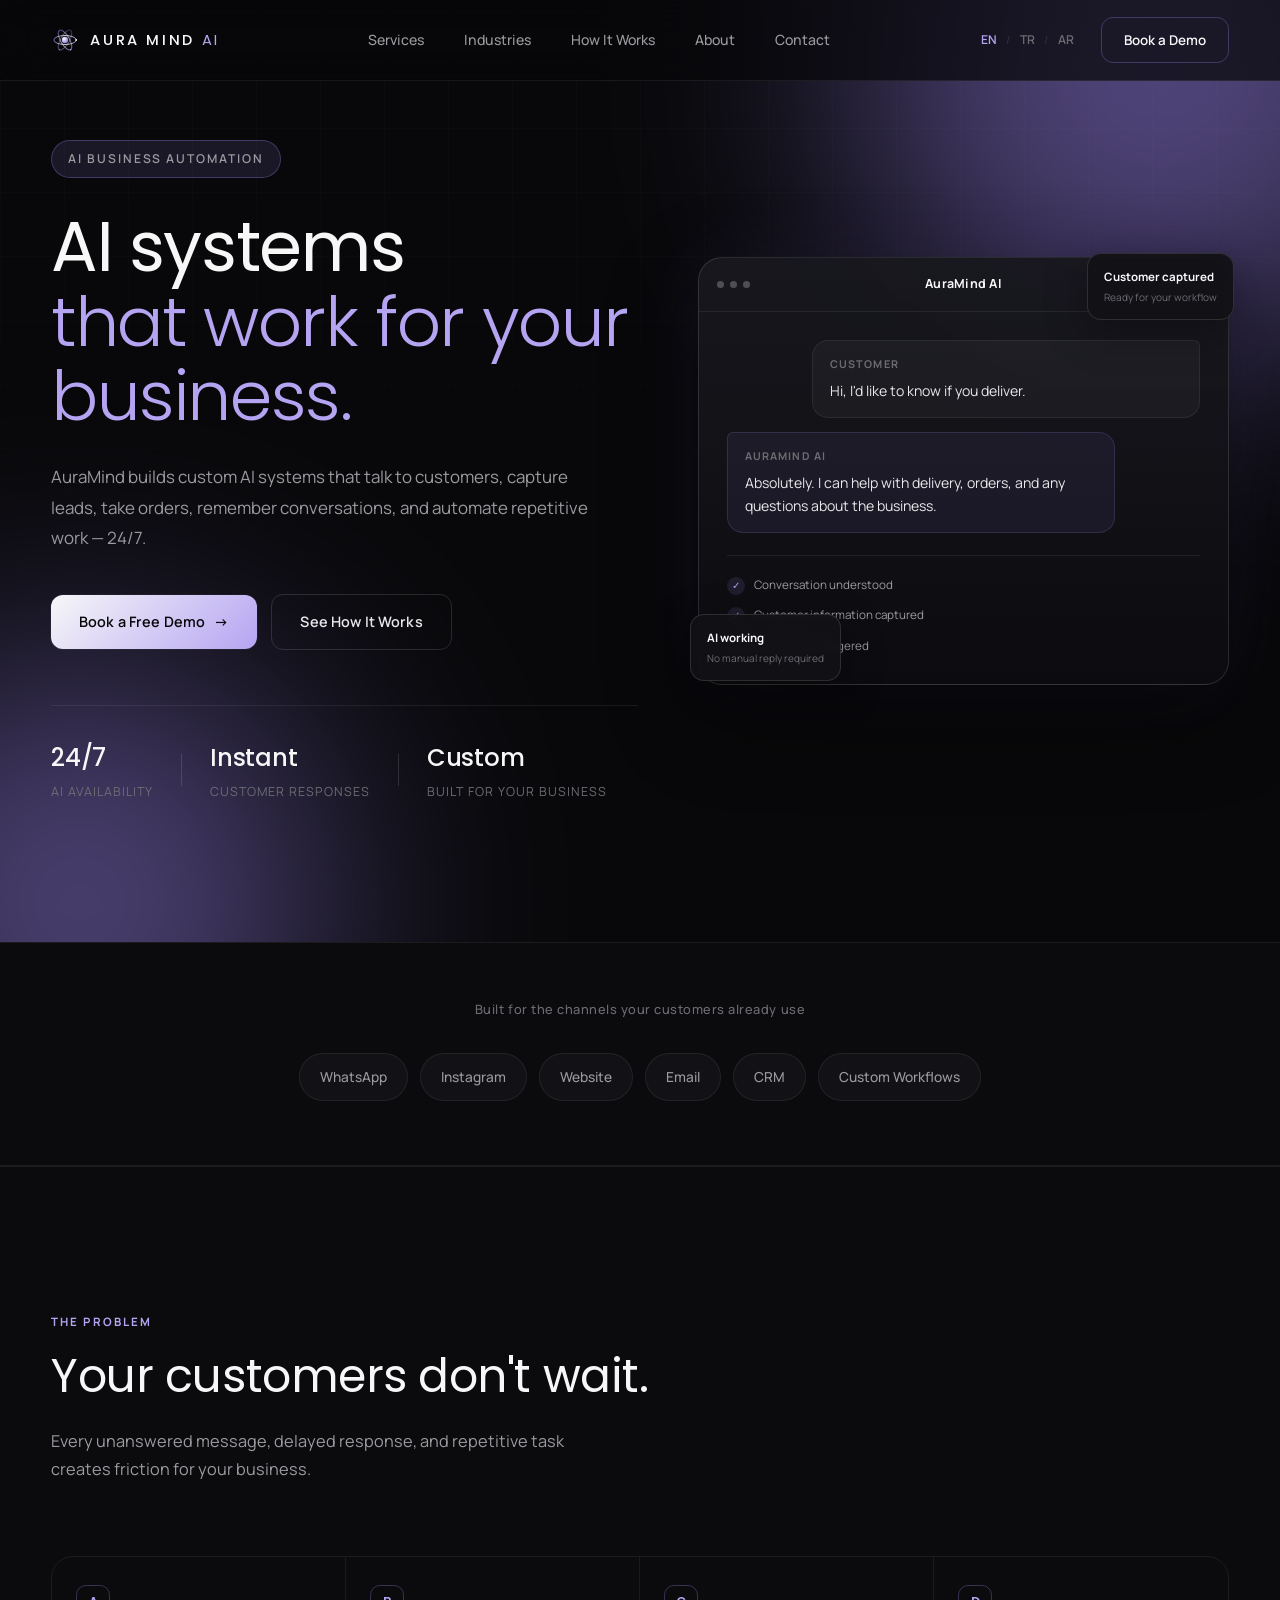
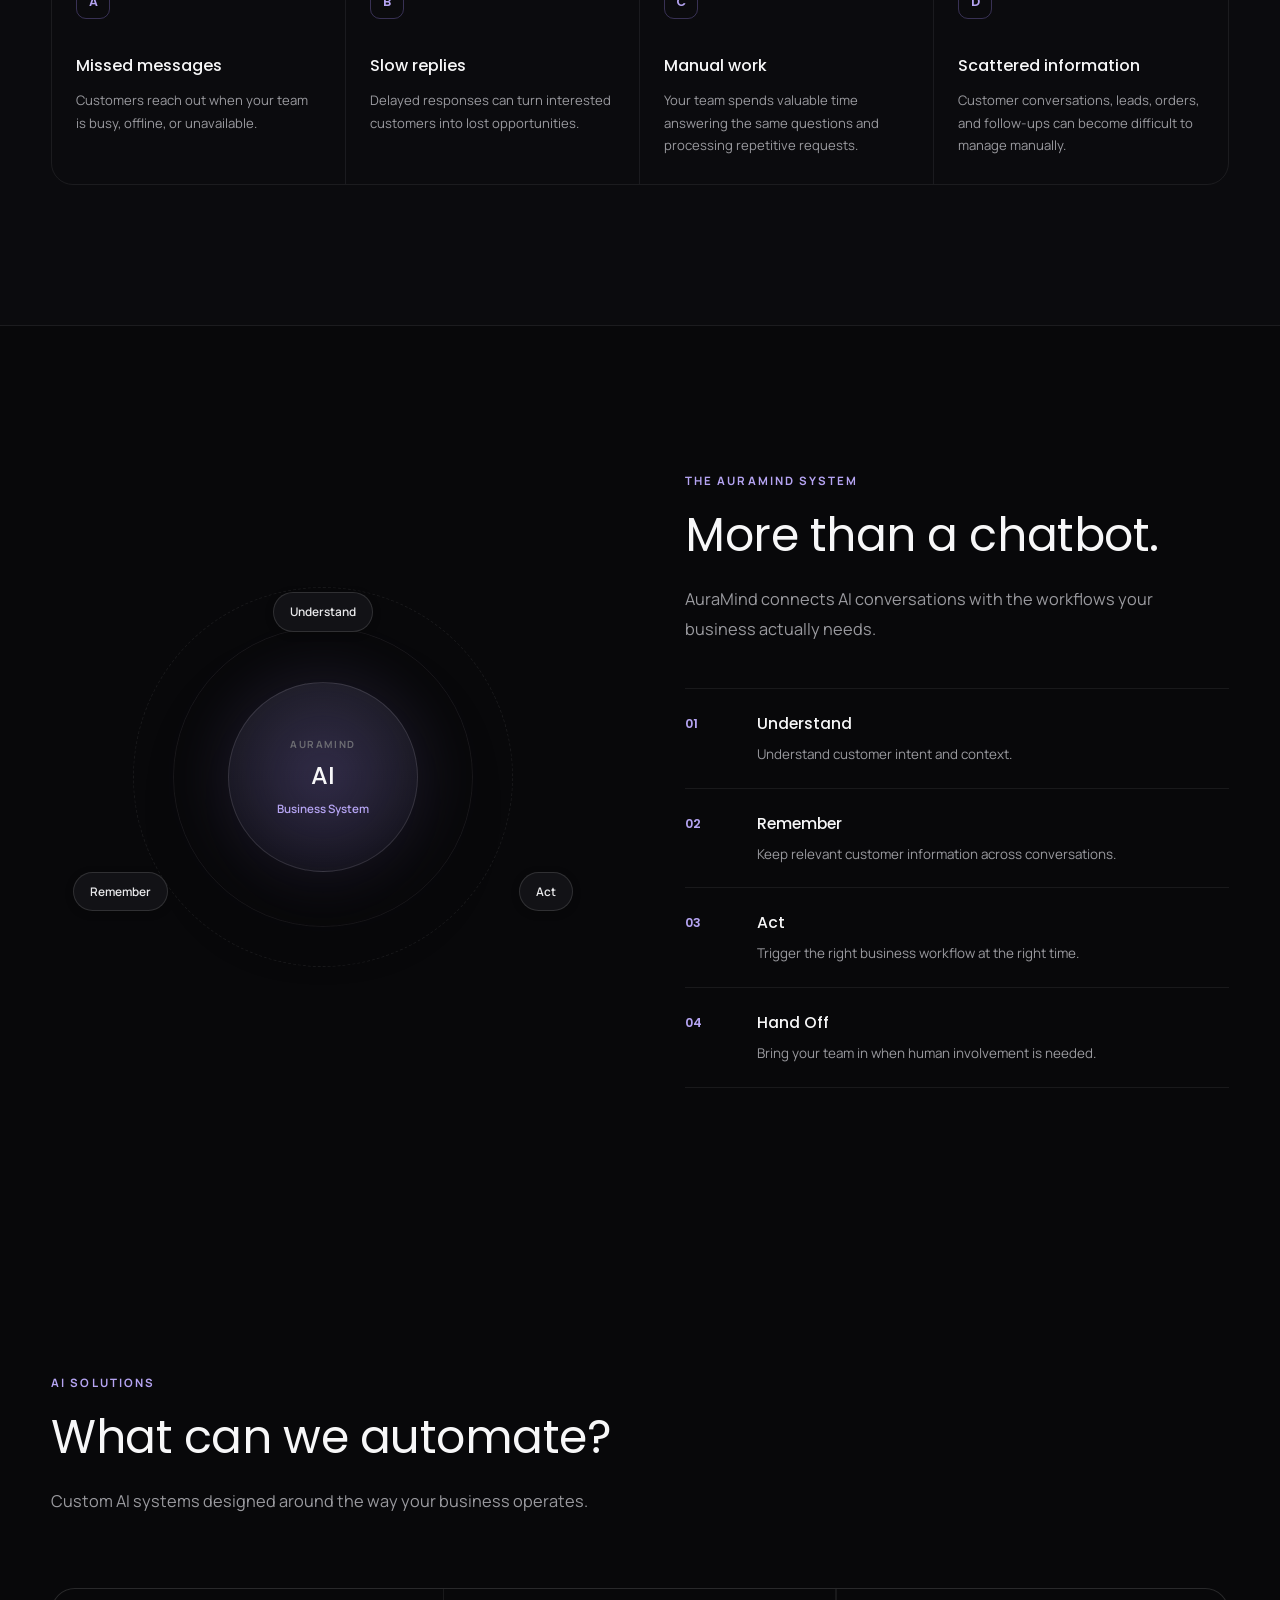
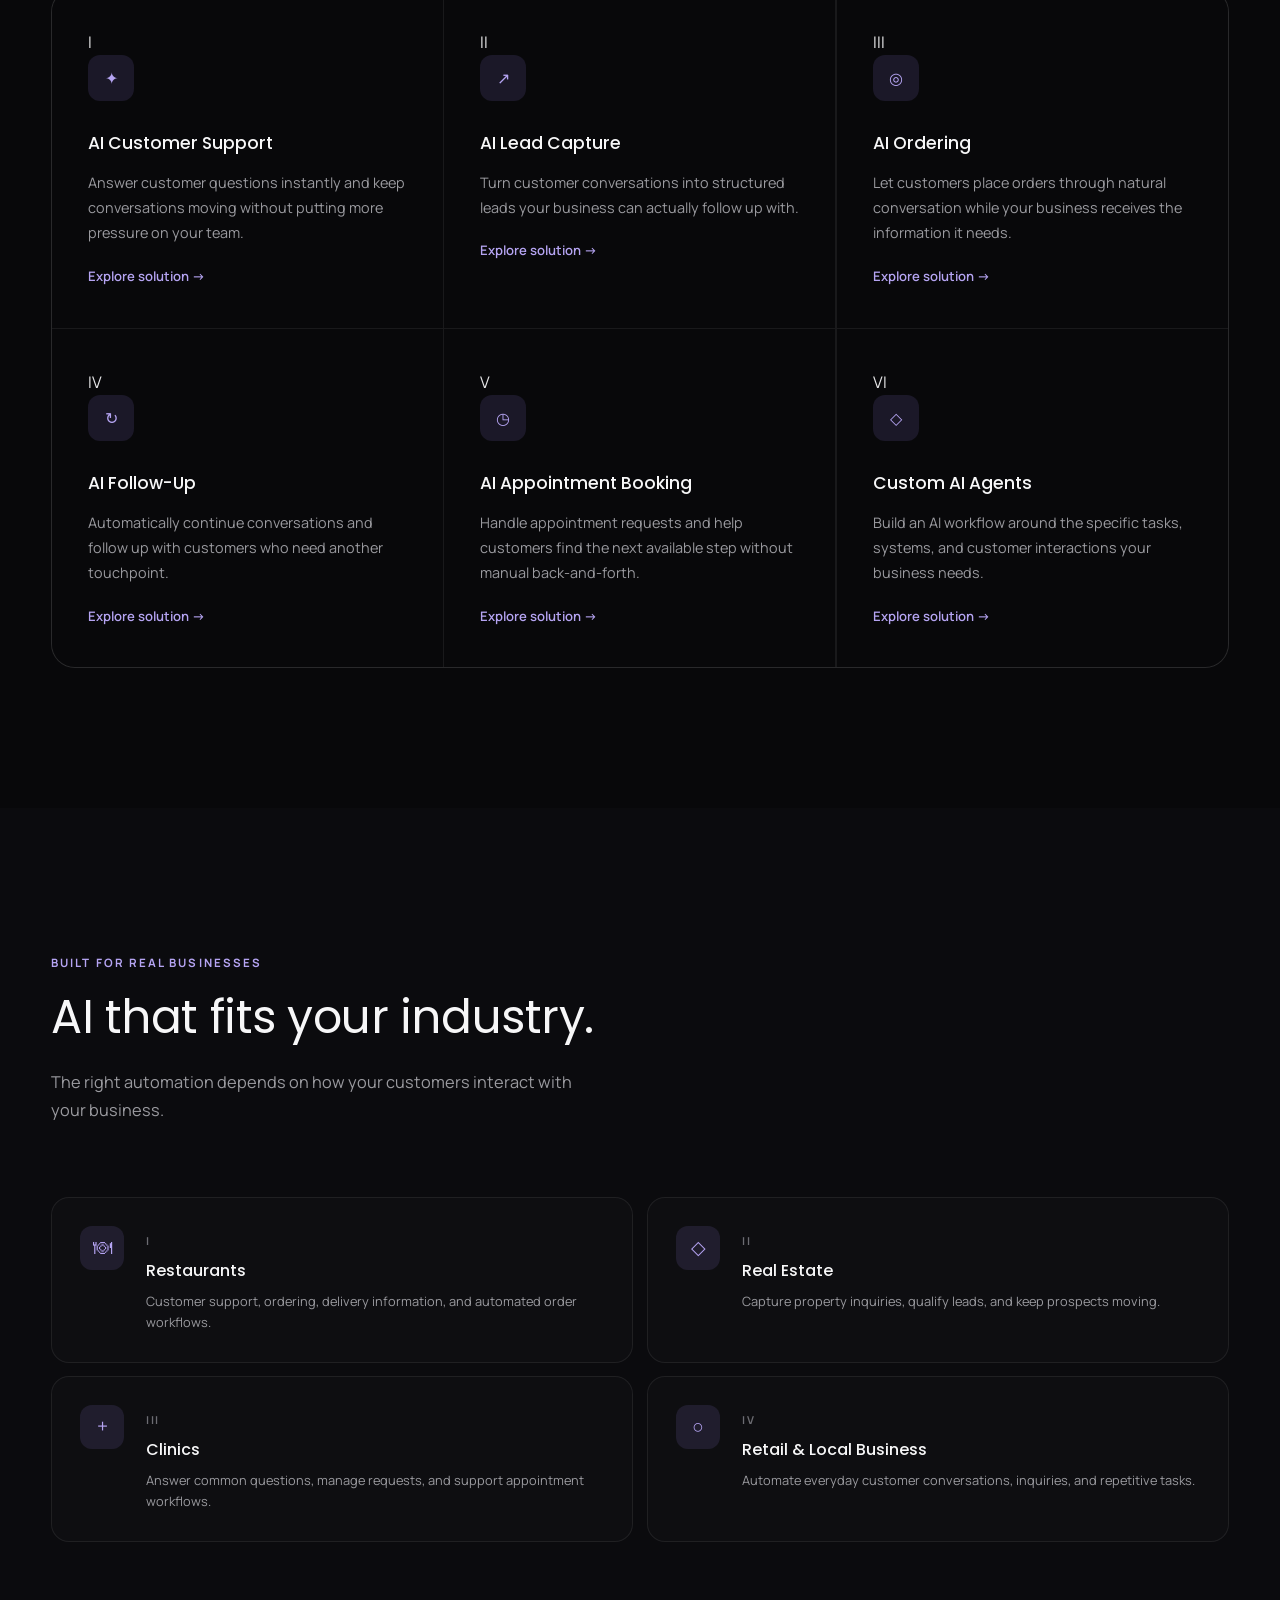
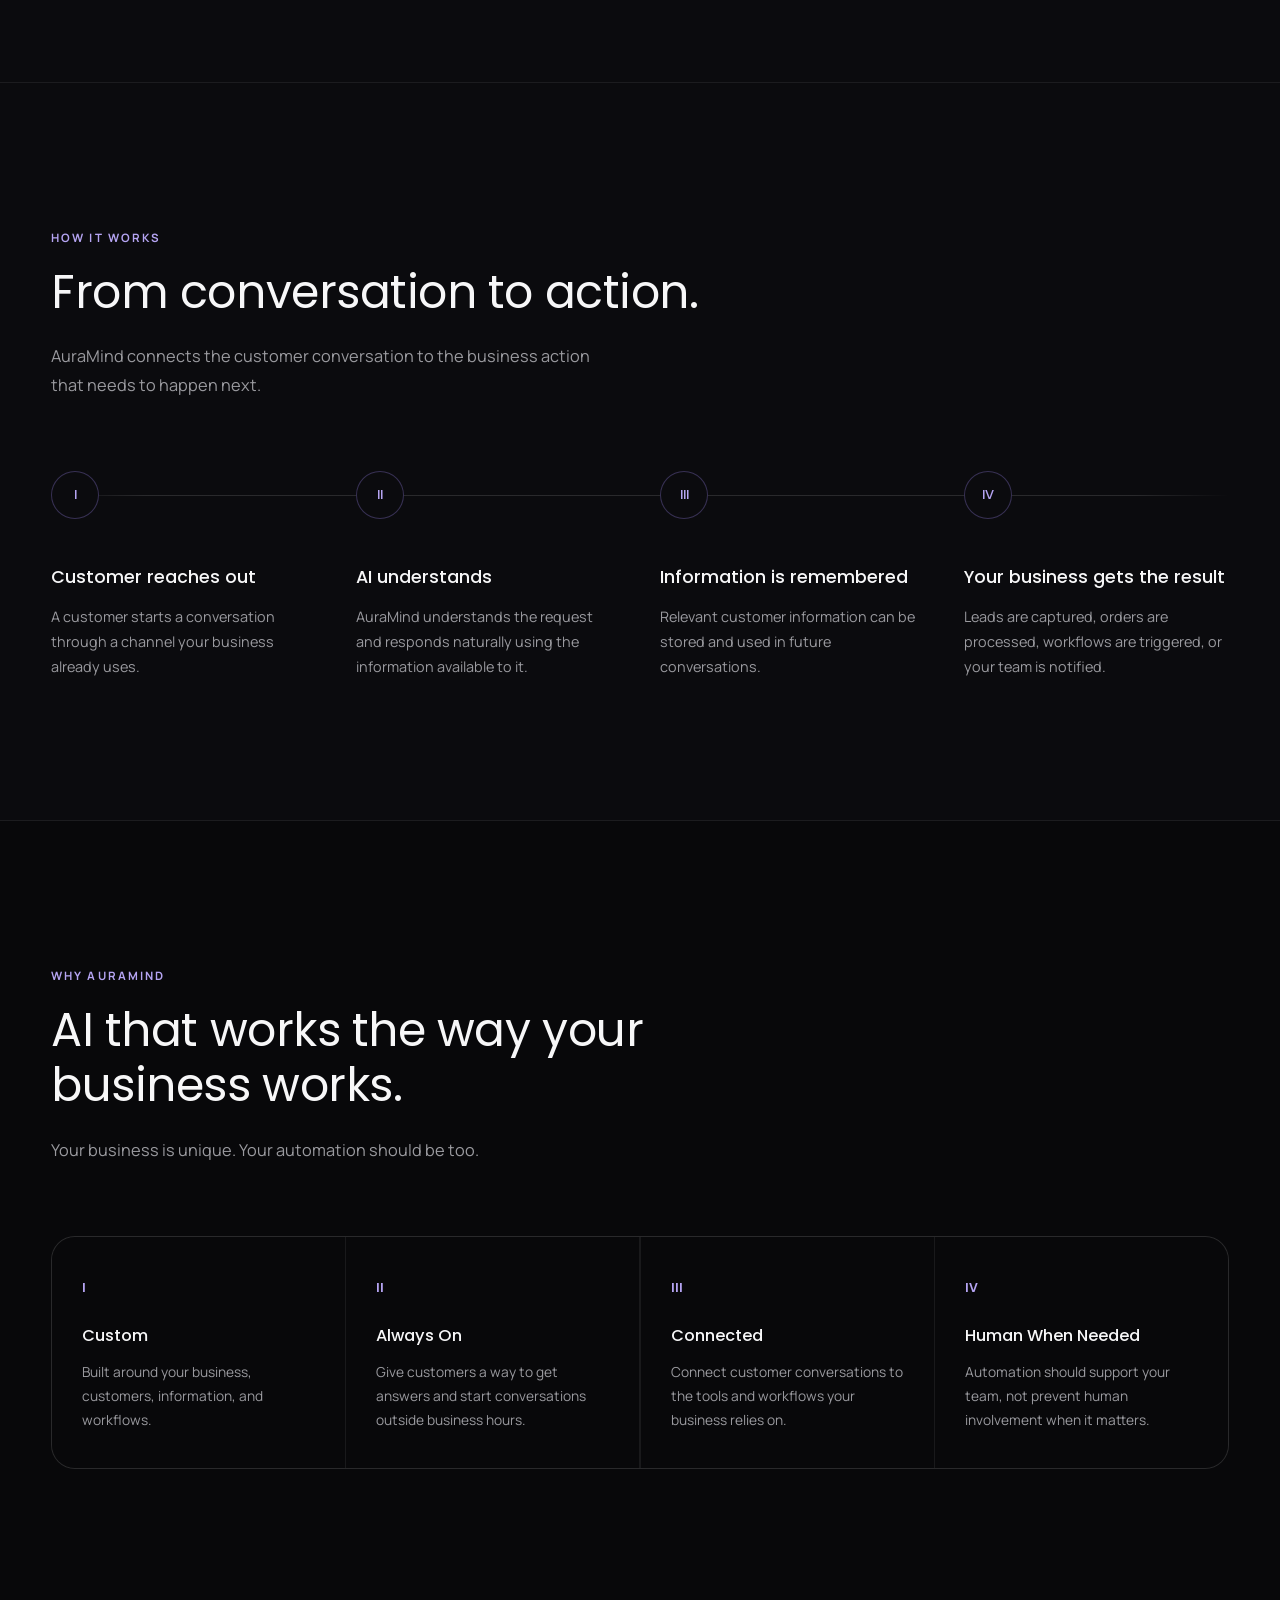
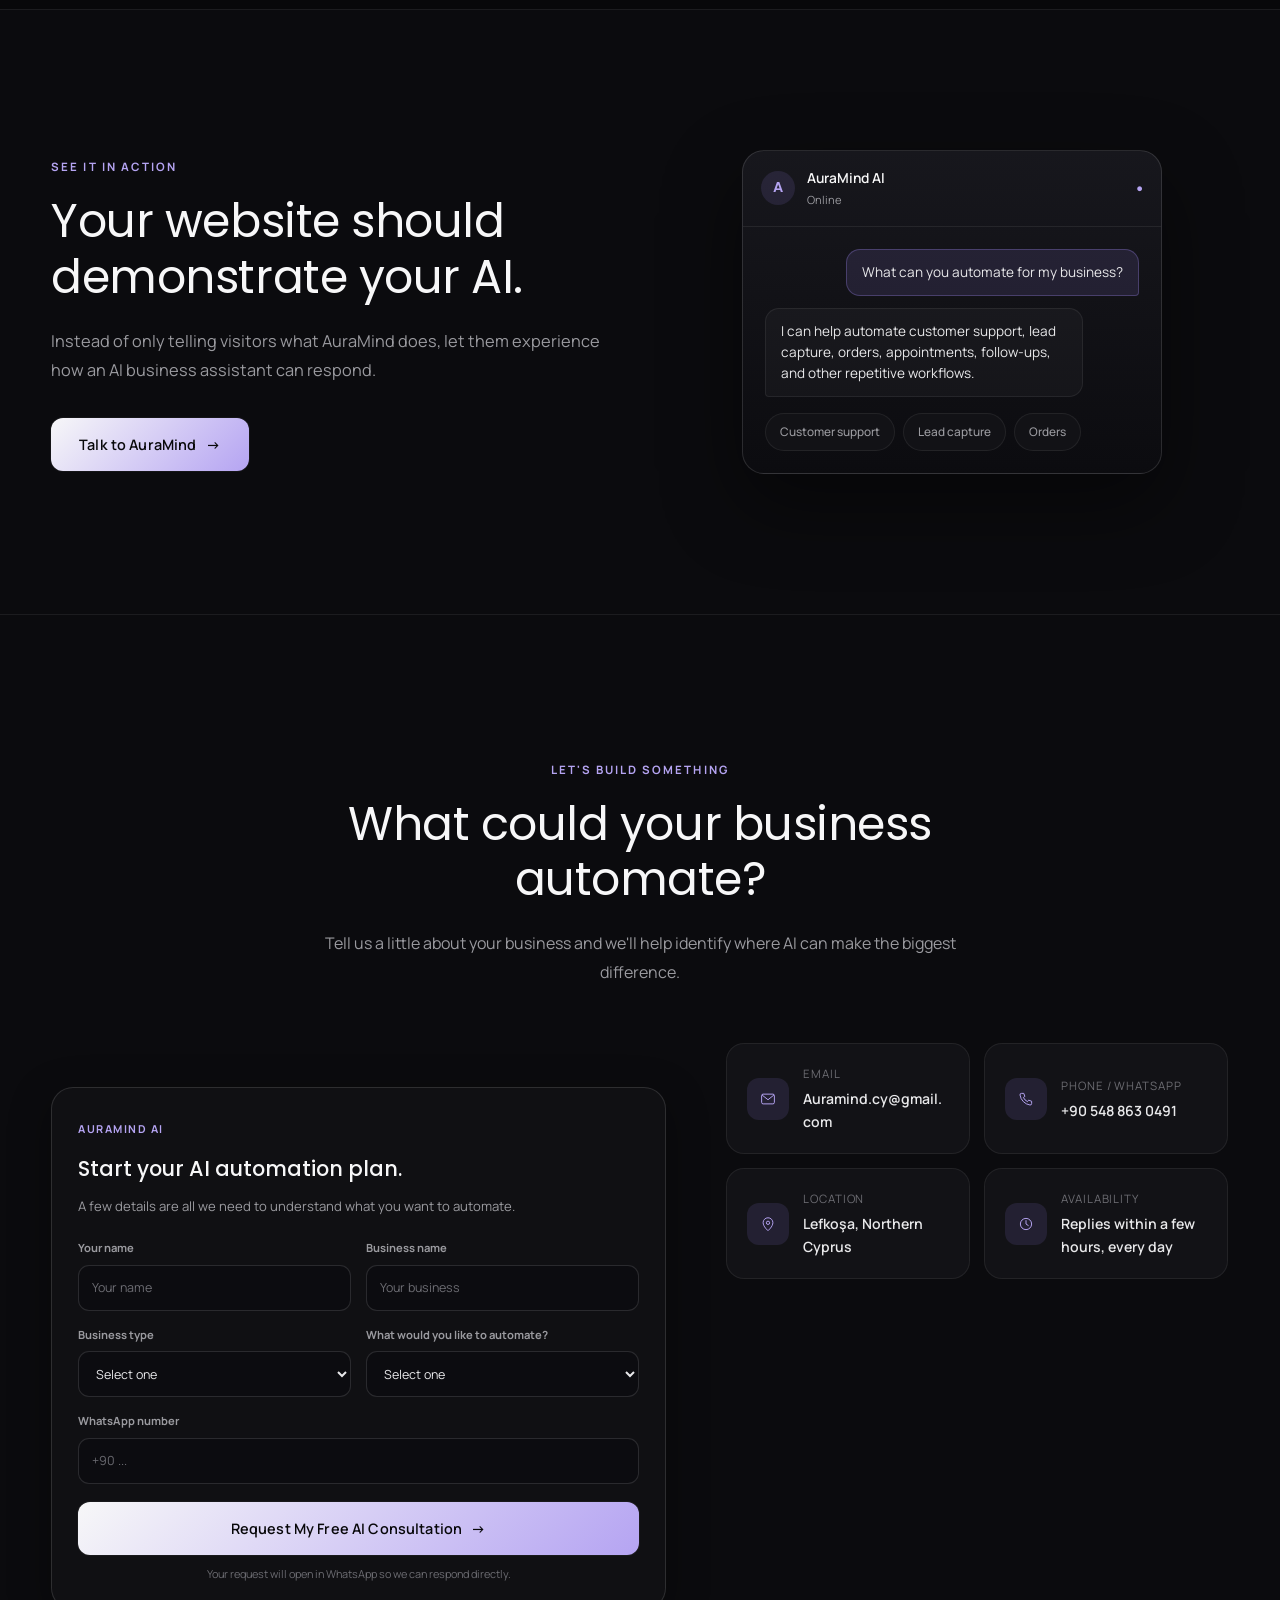
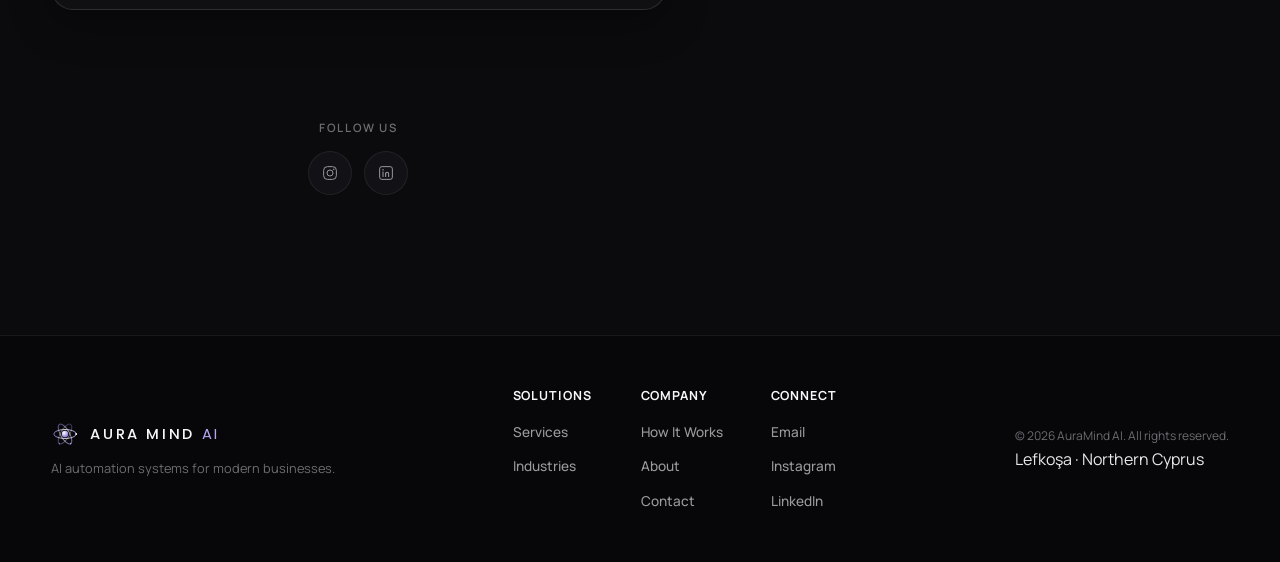
==== index.html @ 12d65007 "Add files via upload" ====
<!DOCTYPE html>
<html lang="en" dir="ltr">
<head>
    <meta charset="UTF-8">
    <meta name="viewport" content="width=device-width, initial-scale=1.0">

    <meta
        name="description"
        content="AuraMind builds custom AI systems that automate customer conversations, capture leads, take orders, and streamline business workflows."
        data-i18n="meta.description"
        data-i18n-attr="content"
    >

    <meta name="theme-color" content="#08080A">

    <title data-i18n="meta.title">AuraMind | AI Automation Agency</title>

    <link rel="preconnect" href="https://fonts.googleapis.com">
    <link rel="preconnect" href="https://fonts.gstatic.com" crossorigin>

    <link
        href="https://fonts.googleapis.com/css2?family=Manrope:wght@400;500;600;700;800&family=Poppins:wght@300;400;500;600&display=swap"
        rel="stylesheet"
    >

    <link rel="stylesheet" href="style.css">

    <meta property="og:title" content="AuraMind | AI Automation Agency">
    <meta
        property="og:description"
        content="Custom AI systems that work for your business."
    >
    <meta property="og:type" content="website">

    <meta name="twitter:card" content="summary_large_image">
</head>

<body>

<!-- =========================================================
     NAVIGATION
========================================================= -->

<header class="navbar">

    <div class="container nav-container">

        <a href="#home" class="logo" aria-label="AuraMind home">

            <svg
                class="logo-mark"
                viewBox="0 0 40 40"
                fill="none"
                aria-hidden="true"
            >
                <ellipse
                    cx="20"
                    cy="20"
                    rx="16"
                    ry="6.4"
                    stroke="url(#navRingGrad)"
                    stroke-width="1.3"
                    opacity="0.95"
                />

                <ellipse
                    cx="20"
                    cy="20"
                    rx="16"
                    ry="6.4"
                    stroke="url(#navRingGrad)"
                    stroke-width="1.3"
                    opacity="0.65"
                    transform="rotate(60 20 20)"
                />

                <ellipse
                    cx="20"
                    cy="20"
                    rx="16"
                    ry="6.4"
                    stroke="url(#navRingGrad)"
                    stroke-width="1.3"
                    opacity="0.4"
                    transform="rotate(120 20 20)"
                />

                <circle
                    cx="20"
                    cy="20"
                    r="4.6"
                    fill="url(#navCoreGrad)"
                />

                <circle
                    cx="36"
                    cy="20"
                    r="1.3"
                    fill="#F7F7F8"
                />

                <circle
                    cx="28"
                    cy="33.9"
                    r="1.1"
                    fill="#B5A4F2"
                />

                <circle
                    cx="12"
                    cy="33.9"
                    r="1"
                    fill="#8D78D8"
                />

                <defs>

                    <linearGradient
                        id="navRingGrad"
                        x1="4"
                        y1="20"
                        x2="36"
                        y2="20"
                        gradientUnits="userSpaceOnUse"
                    >
                        <stop offset="0%" stop-color="#8D78D8"/>
                        <stop offset="50%" stop-color="#F7F7F8"/>
                        <stop offset="100%" stop-color="#B5A4F2"/>
                    </linearGradient>

                    <radialGradient
                        id="navCoreGrad"
                        cx="35%"
                        cy="32%"
                        r="70%"
                    >
                        <stop offset="0%" stop-color="#FFFFFF"/>
                        <stop offset="100%" stop-color="#8D78D8"/>
                    </radialGradient>

                </defs>

            </svg>

            <span class="logo-text">
                AURA MIND<span class="accent"> AI</span>
            </span>

        </a>


        <nav
            class="nav-links"
            aria-label="Main navigation"
        >

            <a
                href="#services"
                data-i18n="nav.services"
            >
                Services
            </a>

            <a
                href="#industries"
                data-i18n="nav.industries"
            >
                Industries
            </a>

            <a
                href="#how-it-works"
                data-i18n="nav.howItWorks"
            >
                How It Works
            </a>

            <a
                href="#about"
                data-i18n="nav.about"
            >
                About
            </a>

            <a
                href="#contact"
                data-i18n="nav.contact"
            >
                Contact
            </a>

        </nav>


        <div class="nav-right">

            <div
                class="lang-switch"
                aria-label="Language selector"
            >

                <button
                    type="button"
                    class="lang-option is-active"
                    data-lang="en"
                    aria-current="true"
                >
                    EN
                </button>

                <span class="lang-divider">/</span>

                <button
                    type="button"
                    class="lang-option"
                    data-lang="tr"
                    aria-current="false"
                >
                    TR
                </button>

                <span class="lang-divider">/</span>

                <button
                    type="button"
                    class="lang-option"
                    data-lang="ar"
                    aria-current="false"
                >
                    AR
                </button>

            </div>


            <a
                href="#contact"
                class="nav-button"
                data-i18n="nav.bookDemo"
            >
                Book a Demo
            </a>

        </div>


        <button
            type="button"
            class="mobile-menu-button"
            id="mobileMenuButton"
            aria-label="Open menu"
            aria-expanded="false"
            aria-controls="mobileNavLinks"
        >
            <span></span>
            <span></span>
            <span></span>
        </button>

    </div>


    <nav
        class="mobile-nav-links"
        id="mobileNavLinks"
        aria-label="Mobile navigation"
        aria-hidden="true"
    >

        <a
            href="#services"
            data-i18n="nav.services"
        >
            Services
        </a>

        <a
            href="#industries"
            data-i18n="nav.industries"
        >
            Industries
        </a>

        <a
            href="#how-it-works"
            data-i18n="nav.howItWorks"
        >
            How It Works
        </a>

        <a
            href="#about"
            data-i18n="nav.about"
        >
            About
        </a>

        <a
            href="#contact"
            data-i18n="nav.contact"
        >
            Contact
        </a>


        <div
            class="lang-switch lang-switch-mobile"
            aria-label="Language selector"
        >

            <button
                type="button"
                class="lang-option is-active"
                data-lang="en"
                aria-current="true"
            >
                EN
            </button>

            <span class="lang-divider">/</span>

            <button
                type="button"
                class="lang-option"
                data-lang="tr"
                aria-current="false"
            >
                TR
            </button>

            <span class="lang-divider">/</span>
            <button
                type="button"
                class="lang-option"
                data-lang="ar"
                aria-current="false"
            >
                AR
            </button>

        </div>


        <a
            href="#contact"
            class="nav-button mobile-demo-button"
            data-i18n="nav.bookDemo"
        >
            Book a Demo
        </a>

    </nav>

</header>


<main>


<!-- =========================================================
     HERO
========================================================= -->

<section
    id="home"
    class="hero section"
>

    <div
        class="hero-background"
        aria-hidden="true"
    >

        <div class="grid-overlay"></div>

        <div class="glow glow-one"></div>

        <div class="glow glow-two"></div>

        <div class="particle-field">

            <span></span>
            <span></span>
            <span></span>
            <span></span>

            <span></span>
            <span></span>
            <span></span>
            <span></span>

        </div>

    </div>


    <div class="container hero-container">


        <div class="hero-content">

            <span
                class="eyebrow"
                data-animate="fade-up"
                data-i18n="hero.eyebrow"
            >
                AI BUSINESS AUTOMATION
            </span>


            <h1
                class="hero-title"
                data-animate="fade-up"
                data-animate-delay="1"
            >

                <span
                    class="hero-title-line1"
                    data-i18n="hero.h1_line1"
                >
                    AI systems
                </span>

                <span
                    class="hero-title-line2"
                    data-i18n="hero.h1_line2"
                >
                    that work for your business.
                </span>

            </h1>


            <p
                class="hero-description"
                data-i18n="hero.description"
                data-animate="fade-up"
                data-animate-delay="2"
            >
                AuraMind builds custom AI systems that talk to customers,
                capture leads, take orders, remember conversations,
                and automate repetitive work — 24/7.
            </p>


            <div
                class="hero-buttons"
                data-animate="fade-up"
                data-animate-delay="3"
            >

                <a
                    href="#contact"
                    class="btn btn-primary"
                >

                    <span data-i18n="hero.btnPrimary">
                        Book a Free Demo
                    </span>

                    <span aria-hidden="true">
                        →
                    </span>

                </a>


                <a
                    href="#how-it-works"
                    class="btn btn-secondary"
                    data-i18n="hero.btnSecondary"
                >
                    See How It Works
                </a>

            </div>


            <div
                class="hero-trust"
                data-animate="fade-up"
                data-animate-delay="4"
            >

                <div class="trust-item">

                    <strong>
                        24/7
                    </strong>

                    <small data-i18n="hero.trustAvailability">
                        AI availability
                    </small>

                </div>


                <div class="trust-divider"></div>


                <div class="trust-item">

                    <strong>
                        Instant
                    </strong>

                    <small data-i18n="hero.trustResponse">
                        Customer responses
                    </small>

                </div>


                <div class="trust-divider"></div>


                <div class="trust-item">

                    <strong>
                        Custom
                    </strong>
                    <small data-i18n="hero.trustCustom">
                        Built for your business
                    </small>

                </div>

            </div>

        </div>


        <!-- =====================================================
             HERO PRODUCT PREVIEW
        ====================================================== -->

        <div
            class="hero-visual hero-system-visual"
            data-animate="zoom-in"
            data-animate-delay="4"
        >

            <div class="system-window">

                <div class="system-window-bar">

                    <div class="window-dots">
                        <span></span>
                        <span></span>
                        <span></span>
                    </div>


                    <div class="window-title">
                        AuraMind AI
                    </div>


                    <div class="window-status">

                        <span class="status-dot"></span>

                        <span data-i18n="hero.online">
                            Online
                        </span>

                    </div>

                </div>


                <div class="system-chat">


                    <div class="system-message customer">

                        <small data-i18n="hero.previewCustomerLabel">
                            Customer
                        </small>

                        <p data-i18n="hero.previewCustomer">
                            Hi, I'd like to know if you deliver.
                        </p>

                    </div>


                    <div class="system-message ai">

                        <small data-i18n="hero.previewAiLabel">
                            AuraMind AI
                        </small>

                        <p data-i18n="hero.previewAi">
                            Absolutely. I can help with delivery,
                            orders, and any questions about the business.
                        </p>

                    </div>


                    <div class="system-actions">

                        <span>

                            <i>✓</i>

                            <span data-i18n="hero.previewAction1">
                                Conversation understood
                            </span>

                        </span>


                        <span>

                            <i>✓</i>

                            <span data-i18n="hero.previewAction2">
                                Customer information captured
                            </span>

                        </span>


                        <span>

                            <i>✓</i>

                            <span data-i18n="hero.previewAction3">
                                Next action triggered
                            </span>

                        </span>

                    </div>

                </div>

            </div>


            <div class="system-float system-float-top">

                <strong data-i18n="hero.floatTopTitle">
                    Customer captured
                </strong>

                <small data-i18n="hero.floatTopText">
                    Ready for your workflow
                </small>

            </div>


            <div class="system-float system-float-bottom">

                <strong data-i18n="hero.floatBottomTitle">
                    AI working
                </strong>

                <small data-i18n="hero.floatBottomText">
                    No manual reply required
                </small>

            </div>

        </div>

    </div>

</section>


<!-- =========================================================
     PLATFORM STRIP
========================================================= -->

<section class="platform-strip">

    <div class="container">

        <p
            class="platform-label"
            data-i18n="platforms.label"
        >
            Built for the channels your customers already use
        </p>


        <div class="platforms-row">
            <span class="platform-tag">
                WhatsApp
            </span>

            <span class="platform-tag">
                Instagram
            </span>

            <span class="platform-tag">
                Website
            </span>

            <span class="platform-tag">
                Email
            </span>

            <span class="platform-tag">
                CRM
            </span>

            <span class="platform-tag">
                Custom Workflows
            </span>

        </div>

    </div>

</section>


<!-- =========================================================
     PROBLEM
========================================================= -->

<section
    id="problem"
    class="problem-section section"
>

    <div class="container">

        <div class="section-heading">

            <span
                class="section-kicker"
                data-i18n="problem.kicker"
            >
                THE PROBLEM
            </span>


            <h2 data-i18n="problem.title">
                Your customers don't wait.
            </h2>


            <p data-i18n="problem.description">
                Every unanswered message, delayed response, and repetitive
                task creates friction for your business.
            </p>

        </div>


        <div class="problem-grid">


            <article
                class="problem-card"
                data-animate="fade-up"
            >

                <div class="problem-number">
                    A
                </div>

                <h3 data-i18n="problem.card1Title">
                    Missed messages
                </h3>

                <p data-i18n="problem.card1Text">
                    Customers reach out when your team is busy,
                    offline, or unavailable.
                </p>

            </article>


            <article
                class="problem-card"
                data-animate="fade-up"
            >

                <div class="problem-number">
                    B
                </div>

                <h3 data-i18n="problem.card2Title">
                    Slow replies
                </h3>

                <p data-i18n="problem.card2Text">
                    Delayed responses can turn interested customers
                    into lost opportunities.
                </p>

            </article>


            <article
                class="problem-card"
                data-animate="fade-up"
            >

                <div class="problem-number">
                    C
                </div>

                <h3 data-i18n="problem.card3Title">
                    Manual work
                </h3>

                <p data-i18n="problem.card3Text">
                    Your team spends valuable time answering the same
                    questions and processing repetitive requests.
                </p>

            </article>


            <article
                class="problem-card"
                data-animate="fade-up"
            >

                <div class="problem-number">
                    D
                </div>

                <h3 data-i18n="problem.card4Title">
                    Scattered information
                </h3>

                <p data-i18n="problem.card4Text">
                    Customer conversations, leads, orders, and follow-ups
                    can become difficult to manage manually.
                </p>

            </article>

        </div>

    </div>

</section>


<!-- =========================================================
     SOLUTION / AI SYSTEM
========================================================= -->

<section
    id="about"
    class="solution-section section"
>

    <div class="container solution-container">


        <div
            class="solution-visual"
            data-animate="zoom-in"
        >

            <div class="solution-core">

                <div class="solution-core-glow"></div>

                <div class="solution-core-content">

                    <span class="solution-core-label">
                        AURAMIND
                    </span>

                    <strong>
                        AI
                    </strong>

                    <small data-i18n="solution.coreText">
                        Business System
                    </small>

                </div>

            </div>


            <div class="solution-orbit solution-orbit-one"></div>

            <div class="solution-orbit solution-orbit-two"></div>

            <div class="solution-node solution-node-one">
                <span data-i18n="solution.item1Title">Understand</span>
            </div>

            <div class="solution-node solution-node-two">
                <span data-i18n="solution.item2Title">Remember</span>
            </div>

            <div class="solution-node solution-node-three">
                <span data-i18n="solution.item3Title">Act</span>
            </div>

        </div>


        <div class="solution-content">

            <span
                class="section-kicker"
                data-i18n="solution.kicker"
            >
                THE AURAMIND SYSTEM
            </span>


            <h2 data-i18n="solution.title">
                More than a chatbot.
            </h2>


            <p data-i18n="solution.description">
                AuraMind connects AI conversations with the workflows
                your business actually needs.
            </p>


            <div class="capability-list">


                <div class="capability-item">

                    <span class="capability-icon">
                        01
                    </span>

                    <div>

                        <h3 data-i18n="solution.item1Title">
                            Understand
                        </h3>

                        <p data-i18n="solution.item1Text">
                            Understand customer intent and context.
                        </p>

                    </div>

                </div>


                <div class="capability-item">

                    <span class="capability-icon">
                        02
                    </span>

                    <div>

                        <h3 data-i18n="solution.item2Title">
                            Remember
                        </h3>

                        <p data-i18n="solution.item2Text">
                            Keep relevant customer information across conversations.
                        </p>

                    </div>

                </div>


                <div class="capability-item">

                    <span class="capability-icon">
                        03
                    </span>

                    <div>

                        <h3 data-i18n="solution.item3Title">
                            Act
                        </h3>

                        <p data-i18n="solution.item3Text">
                            Trigger the right business workflow at the right time.
                        </p>

                    </div>

                </div>


                <div class="capability-item">

                    <span class="capability-icon">
                        04
                    </span>

                    <div>

                        <h3 data-i18n="solution.item4Title">
                            Hand Off
                        </h3>

                        <p data-i18n="solution.item4Text">
                            Bring your team in when human involvement is needed.
                        </p>

                    </div>

                </div>

            </div>

        </div>

    </div>

</section>


<!-- =========================================================
     SERVICES
========================================================= -->

<section
    id="services"
    class="services-section section"
>

    <div class="container">


        <div class="section-heading">

            <span
                class="section-kicker"
                data-i18n="services.kicker"
            >
                AI SOLUTIONS
            </span>


            <h2 data-i18n="services.title">
                What can we automate?
            </h2>
            <p data-i18n="services.description">
                Custom AI systems designed around the way your business operates.
            </p>

        </div>


        <div class="services-grid">


            <article
                class="service-card featured"
                data-animate="fade-up"
            >

                <div class="service-card-top">

                    <span class="service-index">
                        I
                    </span>

                    <div class="service-icon">
                        <span>✦</span>
                    </div>

                </div>


                <h3 data-i18n="services.card1Title">
                    AI Customer Support
                </h3>

                <p data-i18n="services.card1Text">
                    Answer customer questions instantly and keep conversations
                    moving without putting more pressure on your team.
                </p>


                <a
                    href="#contact"
                    class="service-link"
                    data-i18n="services.learnMore"
                >
                    Explore solution →
                </a>

            </article>


            <article
                class="service-card"
                data-animate="fade-up"
            >

                <div class="service-card-top">

                    <span class="service-index">
                        II
                    </span>

                    <div class="service-icon">
                        <span>↗</span>
                    </div>

                </div>


                <h3 data-i18n="services.card2Title">
                    AI Lead Capture
                </h3>

                <p data-i18n="services.card2Text">
                    Turn customer conversations into structured leads
                    your business can actually follow up with.
                </p>


                <a
                    href="#contact"
                    class="service-link"
                    data-i18n="services.learnMore"
                >
                    Explore solution →
                </a>

            </article>


            <article
                class="service-card"
                data-animate="fade-up"
            >

                <div class="service-card-top">

                    <span class="service-index">
                        III
                    </span>

                    <div class="service-icon">
                        <span>◎</span>
                    </div>

                </div>


                <h3 data-i18n="services.card3Title">
                    AI Ordering
                </h3>

                <p data-i18n="services.card3Text">
                    Let customers place orders through natural conversation
                    while your business receives the information it needs.
                </p>


                <a
                    href="#contact"
                    class="service-link"
                    data-i18n="services.learnMore"
                >
                    Explore solution →
                </a>

            </article>


            <article
                class="service-card"
                data-animate="fade-up"
            >

                <div class="service-card-top">

                    <span class="service-index">
                        IV
                    </span>

                    <div class="service-icon">
                        <span>↻</span>
                    </div>

                </div>


                <h3 data-i18n="services.card4Title">
                    AI Follow-Up
                </h3>

                <p data-i18n="services.card4Text">
                    Automatically continue conversations and follow up
                    with customers who need another touchpoint.
                </p>


                <a
                    href="#contact"
                    class="service-link"
                    data-i18n="services.learnMore"
                >
                    Explore solution →
                    </a>

            </article>


            <article
                class="service-card"
                data-animate="fade-up"
            >

                <div class="service-card-top">

                    <span class="service-index">
                        V
                    </span>

                    <div class="service-icon">
                        <span>◷</span>
                    </div>

                </div>


                <h3 data-i18n="services.card5Title">
                    AI Appointment Booking
                </h3>

                <p data-i18n="services.card5Text">
                    Handle appointment requests and help customers
                    find the next available step without manual back-and-forth.
                </p>


                <a
                    href="#contact"
                    class="service-link"
                    data-i18n="services.learnMore"
                >
                    Explore solution →
                </a>

            </article>


            <article
                class="service-card"
                data-animate="fade-up"
            >

                <div class="service-card-top">

                    <span class="service-index">
                        VI
                    </span>

                    <div class="service-icon">
                        <span>◇</span>
                    </div>

                </div>


                <h3 data-i18n="services.card6Title">
                    Custom AI Agents
                </h3>

                <p data-i18n="services.card6Text">
                    Build an AI workflow around the specific tasks,
                    systems, and customer interactions your business needs.
                </p>


                <a
                    href="#contact"
                    class="service-link"
                    data-i18n="services.learnMore"
                >
                    Explore solution →
                </a>

            </article>

        </div>

    </div>

</section>


<!-- =========================================================
     INDUSTRIES
========================================================= -->

<section
    id="industries"
    class="industries-section section"
>

    <div class="container">


        <div class="section-heading">

            <span
                class="section-kicker"
                data-i18n="industries.kicker"
            >
                BUILT FOR REAL BUSINESSES
            </span>


            <h2 data-i18n="industries.title">
                AI that fits your industry.
            </h2>


            <p data-i18n="industries.description">
                The right automation depends on how your customers
                interact with your business.
            </p>

        </div>


        <div class="industries-grid">


            <article
                class="industry-card"
                data-animate="fade-up"
            >

                <div class="industry-icon">
                    🍽
                </div>

                <div>

                    <span class="industry-label">
                        I
                    </span>

                    <h3 data-i18n="industries.restaurantTitle">
                        Restaurants
                    </h3>

                    <p data-i18n="industries.restaurantText">
                        Customer support, ordering, delivery information,
                        and automated order workflows.
                    </p>

                </div>

            </article>


            <article
                class="industry-card"
                data-animate="fade-up"
            >

                <div class="industry-icon">
                    ◇
                </div>

                <div>

                    <span class="industry-label">
                        II
                    </span>

                    <h3 data-i18n="industries.realEstateTitle">
                        Real Estate
                    </h3>
                    <p data-i18n="industries.realEstateText">
                        Capture property inquiries, qualify leads,
                        and keep prospects moving.
                    </p>

                </div>

            </article>


            <article
                class="industry-card"
                data-animate="fade-up"
            >

                <div class="industry-icon">
                    +
                </div>

                <div>

                    <span class="industry-label">
                        III
                    </span>

                    <h3 data-i18n="industries.clinicTitle">
                        Clinics
                    </h3>

                    <p data-i18n="industries.clinicText">
                        Answer common questions, manage requests,
                        and support appointment workflows.
                    </p>

                </div>

            </article>


            <article
                class="industry-card"
                data-animate="fade-up"
            >

                <div class="industry-icon">
                    ○
                </div>

                <div>

                    <span class="industry-label">
                        IV
                    </span>

                    <h3 data-i18n="industries.retailTitle">
                        Retail & Local Business
                    </h3>

                    <p data-i18n="industries.retailText">
                        Automate everyday customer conversations,
                        inquiries, and repetitive tasks.
                    </p>

                </div>

            </article>

        </div>

    </div>

</section>


<!-- =========================================================
     HOW IT WORKS
========================================================= -->

<section
    id="how-it-works"
    class="steps-section section"
>

    <div class="container">


        <div class="section-heading">

            <span
                class="section-kicker"
                data-i18n="steps.kicker"
            >
                HOW IT WORKS
            </span>


            <h2 data-i18n="steps.title">
                From conversation to action.
            </h2>


            <p data-i18n="steps.description">
                AuraMind connects the customer conversation to the
                business action that needs to happen next.
            </p>

        </div>


        <div class="steps-grid">


            <article
                class="step-card"
                data-animate="fade-up"
            >

                <div class="step-marker">
                    <span>I</span>
                </div>

                <div class="step-content">

                    <h3 data-i18n="steps.step1Title">
                        Customer reaches out
                    </h3>

                    <p data-i18n="steps.step1Text">
                        A customer starts a conversation through a channel
                        your business already uses.
                    </p>

                </div>

            </article>


            <article
                class="step-card"
                data-animate="fade-up"
            >

                <div class="step-marker">
                    <span>II</span>
                </div>

                <div class="step-content">

                    <h3 data-i18n="steps.step2Title">
                        AI understands
                    </h3>

                    <p data-i18n="steps.step2Text">
                        AuraMind understands the request and responds
                        naturally using the information available to it.
                    </p>

                </div>

            </article>


            <article
                class="step-card"
                data-animate="fade-up"
            >

                <div class="step-marker">
                    <span>III</span>
                </div>

                <div class="step-content">

                    <h3 data-i18n="steps.step3Title">
                        Information is remembered
                    </h3>

                    <p data-i18n="steps.step3Text">
                        Relevant customer information can be stored
                        and used in future conversations.
                    </p>

                </div>

            </article>


            <article
                class="step-card"
                data-animate="fade-up"
            >

                <div class="step-marker">
                    <span>IV</span>
                </div>

                <div class="step-content">

                    <h3 data-i18n="steps.step4Title">
                        Your business gets the result
                    </h3>

                    <p data-i18n="steps.step4Text">
                        Leads are captured, orders are processed,
                        workflows are triggered, or your team is notified.
                    </p>

                </div>

            </article>

        </div>

    </div>

</section>


<!-- =========================================================
     WHY AURAMIND
========================================================= -->

<section
    class="why-section section"
>

    <div class="container">


        <div class="section-heading">

            <span
                class="section-kicker"
                data-i18n="why.kicker"
            >
                WHY AURAMIND
            </span>


            <h2 data-i18n="why.title">
                AI that works the way your business works.
            </h2>


            <p data-i18n="why.description">
                Your business is unique. Your automation should be too.
            </p>

        </div>


        <div class="why-grid">


            <article
                class="why-card"
                data-animate="fade-up"
            >

                <span class="why-index">
                    I
                </span>

                <h3 data-i18n="why.card1Title">
                    Custom
                </h3>

                <p data-i18n="why.card1Text">
                    Built around your business, customers,
                    information, and workflows.
                </p>

            </article>


            <article
                class="why-card"
                data-animate="fade-up"
            >

                <span class="why-index">
                    II
                </span>

                <h3 data-i18n="why.card2Title">
                    Always On
                </h3>

                <p data-i18n="why.card2Text">
                    Give customers a way to get answers
                    and start conversations outside business hours.
                </p>

            </article>


            <article
                class="why-card"
                data-animate="fade-up"
            >

                <span class="why-index">
                    III
                </span>

                <h3 data-i18n="why.card3Title">
                    Connected
                </h3>

                <p data-i18n="why.card3Text">
                    Connect customer conversations to the tools
                    and workflows your business relies on.
                </p>

            </article>


            <article
                class="why-card"
                data-animate="fade-up"
            >

                <span class="why-index">
                    IV
                </span>

                <h3 data-i18n="why.card4Title">
                    Human When Needed
                </h3>

                <p data-i18n="why.card4Text">
                    Automation should support your team,
                    not prevent human involvement when it matters.
                </p>

            </article>

        </div>

    </div>

</section>


<!-- =========================================================
     AI DEMO
========================================================= -->

<section
    class="demo-section section"
>

    <div class="container">


        <div class="demo-panel">
            <div class="demo-copy">

                <span
                    class="section-kicker"
                    data-i18n="demo.kicker"
                >
                    SEE IT IN ACTION
                </span>


                <h2 data-i18n="demo.title">
                    Your website should demonstrate your AI.
                </h2>


                <p data-i18n="demo.description">
                    Instead of only telling visitors what AuraMind does,
                    let them experience how an AI business assistant can respond.
                </p>


                <a
                    href="#contact"
                    class="btn btn-primary"
                >

                    <span data-i18n="demo.button">
                        Talk to AuraMind
                    </span>

                    <span aria-hidden="true">
                        →
                    </span>

                </a>

            </div>


            <div class="demo-preview">

                <div class="demo-window">

                    <div class="demo-window-header">

                        <div class="demo-window-brand">
                            <span class="demo-avatar">
                                A
                            </span>

                            <div>

                                <strong>
                                    AuraMind AI
                                </strong>

                                <small data-i18n="demo.online">
                                    Online
                                </small>

                            </div>

                        </div>

                        <span class="demo-status">
                            ●
                        </span>

                    </div>


                    <div class="demo-messages">

                        <div class="demo-message visitor">

                            <span data-i18n="demo.message1">
                                What can you automate for my business?
                            </span>

                        </div>


                        <div class="demo-message assistant">

                            <span data-i18n="demo.message2">
                                I can help automate customer support,
                                lead capture, orders, appointments,
                                follow-ups, and other repetitive workflows.
                            </span>

                        </div>


                        <div class="demo-suggestion-row">

                            <span data-i18n="demo.suggestion1">
                                Customer support
                            </span>

                            <span data-i18n="demo.suggestion2">
                                Lead capture
                            </span>

                            <span data-i18n="demo.suggestion3">
                                Orders
                            </span>

                        </div>

                    </div>

                </div>

            </div>

        </div>

    </div>

</section>


<!-- =========================================================
     CONTACT
========================================================= -->

<section
    id="contact"
    class="contact-section section"
>

    <div class="container">


        <div class="contact-header">

            <span
                class="section-kicker"
                data-i18n="contact.kicker"
            >
                LET'S BUILD SOMETHING
            </span>


            <h2 data-i18n="contact.title">
                What could your business automate?
            </h2>


            <p data-i18n="contact.description">
                Tell us a little about your business and we'll help
                identify where AI can make the biggest difference.
            </p>

        </div>


        <div class="contact-container">


            <form
                class="lead-form"
                id="leadForm"
            >
            <div class="lead-form-header">

                    <span class="form-label">
                        AURAMIND AI
                    </span>

                    <h3 data-i18n="contact.formTitle">
                        Start your AI automation plan.
                    </h3>

                    <small data-i18n="contact.formSubtitle">
                        A few details are all we need to understand
                        what you want to automate.
                    </small>

                </div>


                <div class="lead-form-grid">


                    <label>

                        <span data-i18n="contact.formName">
                            Your name
                        </span>

                        <input
                            type="text"
                            name="name"
                            required
                            autocomplete="name"
                            placeholder="Your name"
                            data-i18n-placeholder="contact.formNamePlaceholder"
                        >

                    </label>


                    <label>

                        <span data-i18n="contact.formBusiness">
                            Business name
                        </span>

                        <input
                            type="text"
                            name="business"
                            required
                            autocomplete="organization"
                            placeholder="Your business"
                            data-i18n-placeholder="contact.formBusinessPlaceholder"
                        >

                    </label>


                    <label>

                        <span data-i18n="contact.formType">
                            Business type
                        </span>

                        <select
                            name="type"
                            required
                        >

                            <option
                                value=""
                                data-i18n="contact.formTypePlaceholder"
                            >
                                Select one
                            </option>

                            <option
                                value="Restaurant"
                                data-i18n="contact.typeRestaurant"
                            >
                                Restaurant
                            </option>

                            <option
                                value="Real Estate"
                                data-i18n="contact.typeRealEstate"
                            >
                                Real Estate
                            </option>

                            <option
                                value="Clinic"
                                data-i18n="contact.typeClinic"
                            >
                                Clinic
                            </option>

                            <option
                                value="Retail / Local Business"
                                data-i18n="contact.typeRetail"
                            >
                                Retail / Local Business
                            </option>

                            <option
                                value="Other"
                                data-i18n="contact.typeOther"
                            >
                                Other
                            </option>

                        </select>

                    </label>


                    <label>

                        <span data-i18n="contact.formGoal">
                            What would you like to automate?
                        </span>

                        <select
                            name="goal"
                            required
                        >

                            <option
                                value=""
                                data-i18n="contact.formGoalPlaceholder"
                            >
                                Select one
                            </option>

                            <option
                                value="Customer support"
                                data-i18n="contact.goalSupport"
                            >
                                Customer support
                            </option>

                            <option
                                value="Lead capture"
                                data-i18n="contact.goalLeads"
                            >
                                Lead capture
                            </option>

                            <option
                                value="Orders"
                                data-i18n="contact.goalOrders"
                            >
                                Orders
                            </option>

                            <option
                                value="Appointments"
                                data-i18n="contact.goalAppointments"
                            >
                                Appointments
                            </option>

                            <option
                                value="Other"
                                data-i18n="contact.goalOther"
                            >
                                Other
                            </option>

                        </select>

                    </label>


                    <label class="full">

                        <span data-i18n="contact.formWhatsapp">
                            WhatsApp number
                        </span>

                        <input
                            type="tel"
                            name="phone"
                            required
                            autocomplete="tel"
                            placeholder="+90 ..."
                            data-i18n-placeholder="contact.formWhatsappPlaceholder"
                        >

                    </label>

                </div>


                <button
                    type="submit"
                    class="btn btn-primary form-submit"
                >

                    <span data-i18n="contact.formSubmit">
                        Request My Free AI Consultation
                    </span>

                    <span aria-hidden="true">
                        →
                    </span>

                </button>


                <p
                    class="form-note"
                    data-i18n="contact.formNote"
                >
                    Your request will open in WhatsApp so we can respond directly.
                </p>

            </form>


            <div class="contact-info-grid">


                <a
                    href="mailto:Auramind.cy@gmail.com"
                    class="contact-info-item"
                    data-animate="fade-up"
                >

                    <div class="contact-info-icon">

                        <svg
                            viewBox="0 0 24 24"
                            fill="none"
                        >

                            <rect
                                x="3.5"
                                y="5.5"
                                width="17"
                                height="13"
                                rx="2"
                                stroke="currentColor"
                                stroke-width="1.3"
                            />

                            <path
                                d="M4.5 7l7.5 6 7.5-6"
                                stroke="currentColor"
                                stroke-width="1.3"
                                stroke-linecap="round"
                                stroke-linejoin="round"
                            />

                        </svg>

                    </div>


                    <div class="contact-info-text">
                        <small data-i18n="contact.emailLabel">
                            Email
                        </small>

                        <strong>
                            Auramind.cy@gmail.com
                        </strong>

                    </div>

                </a>


                <a
                    href="tel:+905488630491"
                    class="contact-info-item"
                    data-animate="fade-up"
                >

                    <div class="contact-info-icon">

                        <svg
                            viewBox="0 0 24 24"
                            fill="none"
                        >

                            <path
                                d="M6 4.5h3l1.5 4-2 1.5a11 11 0 0 0 5.5 5.5l1.5-2 4 1.5v3a2 2 0 0 1-2.2 2A16 16 0 0 1 4 6.7 2 2 0 0 1 6 4.5Z"
                                stroke="currentColor"
                                stroke-width="1.3"
                                stroke-linejoin="round"
                            />

                        </svg>

                    </div>


                    <div class="contact-info-text">

                        <small data-i18n="contact.phoneLabel">
                            Phone / WhatsApp
                        </small>

                        <strong>
                            +90 548 863 0491
                        </strong>

                    </div>

                </a>


                <div
                    class="contact-info-item"
                    data-animate="fade-up"
                >

                    <div class="contact-info-icon">

                        <svg
                            viewBox="0 0 24 24"
                            fill="none"
                        >

                            <path
                                d="M12 21s-6.5-5.6-6.5-10.8A6.5 6.5 0 0 1 12 3.7a6.5 6.5 0 0 1 6.5 6.5C18.5 15.4 12 21 12 21Z"
                                stroke="currentColor"
                                stroke-width="1.3"
                                stroke-linejoin="round"
                            />

                            <circle
                                cx="12"
                                cy="10.4"
                                r="2.2"
                                stroke="currentColor"
                                stroke-width="1.3"
                            />

                        </svg>

                    </div>


                    <div class="contact-info-text">

                        <small data-i18n="contact.locationLabel">
                            Location
                        </small>

                        <strong data-i18n="contact.locationValue">
                            Lefkoşa, Northern Cyprus
                        </strong>

                    </div>

                </div>


                <div
                    class="contact-info-item"
                    data-animate="fade-up"
                >

                    <div class="contact-info-icon">

                        <svg
                            viewBox="0 0 24 24"
                            fill="none"
                        >

                            <circle
                                cx="12"
                                cy="12"
                                r="7.5"
                                stroke="currentColor"
                                stroke-width="1.3"
                            />

                            <path
                                d="M12 7.5V12l3 2"
                                stroke="currentColor"
                                stroke-width="1.3"
                                stroke-linecap="round"
                                stroke-linejoin="round"
                            />

                        </svg>

                    </div>


                    <div class="contact-info-text">

                        <small data-i18n="contact.availabilityLabel">
                            Availability
                            </small>

                        <strong data-i18n="contact.availabilityValue">
                            Replies within a few hours, every day
                        </strong>

                    </div>

                </div>

            </div>


            <div
                class="contact-socials"
                data-animate="fade-up"
            >

                <span
                    class="contact-socials-label"
                    data-i18n="contact.followLabel"
                >
                    Follow us
                </span>


                <div class="contact-socials-icons">


                    <a
                        href="https://www.instagram.com/auramind.cy"
                        target="_blank"
                        rel="noopener noreferrer"
                        aria-label="AuraMind on Instagram"
                        class="social-icon"
                    >

                        <svg
                            viewBox="0 0 24 24"
                            fill="none"
                        >

                            <rect
                                x="3.5"
                                y="3.5"
                                width="17"
                                height="17"
                                rx="5"
                                stroke="currentColor"
                                stroke-width="1.3"
                            />

                            <circle
                                cx="12"
                                cy="12"
                                r="4"
                                stroke="currentColor"
                                stroke-width="1.3"
                            />

                            <circle
                                cx="17"
                                cy="7"
                                r="1"
                                fill="currentColor"
                            />

                        </svg>

                    </a>


                    <a
                        href="https://www.linkedin.com/in/auramind-ai-49ab6a429/"
                        target="_blank"
                        rel="noopener noreferrer"
                        aria-label="AuraMind on LinkedIn"
                        class="social-icon"
                    >

                        <svg
                            viewBox="0 0 24 24"
                            fill="none"
                        >

                            <rect
                                x="3.5"
                                y="3.5"
                                width="17"
                                height="17"
                                rx="3"
                                stroke="currentColor"
                                stroke-width="1.3"
                            />

                            <path
                                d="M8 10.5V16.5"
                                stroke="currentColor"
                                stroke-width="1.4"
                                stroke-linecap="round"
                            />

                            <circle
                                cx="8"
                                cy="7.6"
                                r="1"
                                fill="currentColor"
                            />

                            <path
                                d="M11.5 16.5V13a2 2 0 0 1 4 0v3.5"
                                stroke="currentColor"
                                stroke-width="1.4"
                                stroke-linecap="round"
                            />

                            <path
                                d="M11.5 13.2v-0.4"
                                stroke="currentColor"
                                stroke-width="1.4"
                                stroke-linecap="round"
                            />

                        </svg>

                    </a>

                </div>

            </div>
            </div>

    </div>

</section>


</main>


<!-- =========================================================
     FOOTER
========================================================= -->

<footer class="footer">

    <div class="container footer-container">


        <div class="footer-brand">

            <a
                href="#home"
                class="logo"
                aria-label="AuraMind home"
            >

                <svg
                    class="logo-mark"
                    viewBox="0 0 40 40"
                    fill="none"
                    aria-hidden="true"
                >

                    <ellipse
                        cx="20"
                        cy="20"
                        rx="16"
                        ry="6.4"
                        stroke="url(#footerRingGrad)"
                        stroke-width="1.3"
                        opacity="0.95"
                    />

                    <ellipse
                        cx="20"
                        cy="20"
                        rx="16"
                        ry="6.4"
                        stroke="url(#footerRingGrad)"
                        stroke-width="1.3"
                        opacity="0.65"
                        transform="rotate(60 20 20)"
                    />

                    <ellipse
                        cx="20"
                        cy="20"
                        rx="16"
                        ry="6.4"
                        stroke="url(#footerRingGrad)"
                        stroke-width="1.3"
                        opacity="0.4"
                        transform="rotate(120 20 20)"
                    />

                    <circle
                        cx="20"
                        cy="20"
                        r="4.6"
                        fill="url(#footerCoreGrad)"
                    />

                    <circle
                        cx="36"
                        cy="20"
                        r="1.3"
                        fill="#F7F7F8"
                    />

                    <circle
                        cx="28"
                        cy="33.9"
                        r="1.1"
                        fill="#B5A4F2"
                    />

                    <circle
                        cx="12"
                        cy="33.9"
                        r="1"
                        fill="#8D78D8"
                    />

                    <defs>

                        <linearGradient
                            id="footerRingGrad"
                            x1="4"
                            y1="20"
                            x2="36"
                            y2="20"
                            gradientUnits="userSpaceOnUse"
                        >

                            <stop
                                offset="0%"
                                stop-color="#8D78D8"
                            />

                            <stop
                                offset="50%"
                                stop-color="#F7F7F8"
                            />

                            <stop
                                offset="100%"
                                stop-color="#B5A4F2"
                            />

                        </linearGradient>


                        <radialGradient
                            id="footerCoreGrad"
                            cx="35%"
                            cy="32%"
                            r="70%"
                        >

                            <stop
                                offset="0%"
                                stop-color="#FFFFFF"
                            />

                            <stop
                                offset="100%"
                                stop-color="#8D78D8"
                            />

                        </radialGradient>

                    </defs>

                </svg>


                <span class="logo-text">
                    AURA MIND<span class="accent"> AI</span>
                    </span>

            </a>


            <p data-i18n="footer.tagline">
                AI automation systems for modern businesses.
            </p>

        </div>


        <div class="footer-links">

            <div class="footer-link-group">

                <strong data-i18n="footer.solutions">
                    Solutions
                </strong>

                <a
                    href="#services"
                    data-i18n="nav.services"
                >
                    Services
                </a>

                <a
                    href="#industries"
                    data-i18n="nav.industries"
                >
                    Industries
                </a>

            </div>


            <div class="footer-link-group">

                <strong data-i18n="footer.company">
                    Company
                </strong>

                <a
                    href="#how-it-works"
                    data-i18n="nav.howItWorks"
                >
                    How It Works
                </a>

                <a
                    href="#about"
                    data-i18n="nav.about"
                >
                    About
                </a>

                <a
                    href="#contact"
                    data-i18n="nav.contact"
                >
                    Contact
                </a>

            </div>


            <div class="footer-link-group">

                <strong data-i18n="footer.connect">
                    Connect
                </strong>

                <a href="mailto:Auramind.cy@gmail.com">
                    Email
                </a>

                <a href="https://www.instagram.com/auramind.cy" target="_blank" rel="noopener noreferrer">
                    Instagram
                </a>

                <a href="https://www.linkedin.com/in/auramind-ai-49ab6a429/" target="_blank" rel="noopener noreferrer">
                    LinkedIn
                </a>

            </div>

        </div>


        <div class="footer-bottom">

            <p data-i18n="footer.copyright">
                © 2026 AuraMind AI. All rights reserved.
            </p>

            <span data-i18n="footer.location">
                Lefkoşa · Northern Cyprus
            </span>

        </div>

    </div>

</footer>


<script
    type="module"
    src="script.js"
></script>

</body>
</html>
---- style.css ----
/* =========================================================
   AURAMIND — GLOBAL STYLES
   Professional AI company aesthetic
   Brand colors preserved: deep charcoal + violet accent
========================================================= */

:root {
    --bg: #08080A;
    --bg-soft: #0B0B0E;
    --surface: #121216;
    --surface-hover: #17171C;
    --surface-elevated: #1A1A20;

    --primary: #8D78D8;
    --primary-light: #B5A4F2;
    --primary-dim: rgba(141, 120, 216, 0.14);
    --primary-glow: rgba(141, 120, 216, 0.28);

    --white: #F7F7F8;
    --text: #E8E8EA;
    --muted: #9A9A9F;
    --faint: #6C6C72;

    --border: rgba(247, 247, 248, 0.07);
    --border-strong: rgba(247, 247, 248, 0.13);
    --border-primary: rgba(141, 120, 216, 0.35);

    --container: 1200px;

    --radius-sm: 12px;
    --radius: 18px;
    --radius-lg: 24px;
    --radius-xl: 32px;

    --transition: 0.3s cubic-bezier(0.16, 1, 0.3, 1);
    --transition-slow: 0.6s cubic-bezier(0.16, 1, 0.3, 1);

    --shadow-sm: 0 2px 8px rgba(0, 0, 0, 0.2);
    --shadow: 0 12px 40px rgba(0, 0, 0, 0.35);
    --shadow-lg: 0 30px 80px rgba(0, 0, 0, 0.45);
    --shadow-primary: 0 12px 40px rgba(141, 120, 216, 0.22);
}


/* =========================================================
   RESET
========================================================= */

* {
    margin: 0;
    padding: 0;
    box-sizing: border-box;
}

html {
    scroll-behavior: smooth;
    scroll-padding-top: 90px;
}

body {
    font-family: "Manrope", sans-serif;
    background: var(--bg);
    color: var(--text);
    line-height: 1.65;
    overflow-x: hidden;
    -webkit-font-smoothing: antialiased;
    text-rendering: optimizeLegibility;
}

body.menu-open {
    overflow: hidden;
}

a {
    color: inherit;
    text-decoration: none;
    transition:
        color var(--transition),
        border-color var(--transition),
        background var(--transition),
        transform var(--transition);
}

button {
    border: 0;
    cursor: pointer;
    font: inherit;
}

::selection {
    background: var(--primary-dim);
    color: var(--white);
}

:focus-visible {
    outline: 1.5px solid var(--primary-light);
    outline-offset: 3px;
}


/* =========================================================
   SCROLL / ENTRANCE ANIMATIONS
========================================================= */

[data-animate] {
    opacity: 0;
    transform: translateY(30px);
    transition:
        opacity 0.9s cubic-bezier(0.16, 1, 0.3, 1),
        transform 0.9s cubic-bezier(0.16, 1, 0.3, 1);
    will-change: opacity, transform;
}

[data-animate].is-revealed {
    opacity: 1;
    transform: translateY(0);
}

[data-animate="zoom-in"] {
    transform: scale(0.94);
}

[data-animate="zoom-in"].is-revealed {
    transform: scale(1);
}

[data-animate][data-animate-delay="1"] { transition-delay: 0.12s; }
[data-animate][data-animate-delay="2"] { transition-delay: 0.24s; }
[data-animate][data-animate-delay="3"] { transition-delay: 0.36s; }
[data-animate][data-animate-delay="4"] { transition-delay: 0.48s; }

.services-grid .service-card:nth-child(1) { transition-delay: 0s; }
.services-grid .service-card:nth-child(2) { transition-delay: 0.08s; }
.services-grid .service-card:nth-child(3) { transition-delay: 0.16s; }
.services-grid .service-card:nth-child(4) { transition-delay: 0.24s; }
.services-grid .service-card:nth-child(5) { transition-delay: 0.32s; }
.services-grid .service-card:nth-child(6) { transition-delay: 0.4s; }

.steps-grid .step-card:nth-child(1) { transition-delay: 0s; }
.steps-grid .step-card:nth-child(2) { transition-delay: 0.1s; }
.steps-grid .step-card:nth-child(3) { transition-delay: 0.2s; }
.steps-grid .step-card:nth-child(4) { transition-delay: 0.3s; }

.platforms-row .platform-tag:nth-child(1) { transition-delay: 0s; }
.platforms-row .platform-tag:nth-child(2) { transition-delay: 0.06s; }
.platforms-row .platform-tag:nth-child(3) { transition-delay: 0.12s; }
.platforms-row .platform-tag:nth-child(4) { transition-delay: 0.18s; }
.platforms-row .platform-tag:nth-child(5) { transition-delay: 0.24s; }
.platforms-row .platform-tag:nth-child(6) { transition-delay: 0.3s; }

.contact-info-grid .contact-info-item:nth-child(1) { transition-delay: 0s; }
.contact-info-grid .contact-info-item:nth-child(2) { transition-delay: 0.08s; }
.contact-info-grid .contact-info-item:nth-child(3) { transition-delay: 0.16s; }
.contact-info-grid .contact-info-item:nth-child(4) { transition-delay: 0.24s; }

.navbar {
    transition:
        background var(--transition),
        box-shadow var(--transition),
        border-color var(--transition);
}

.navbar.is-scrolled {
    background: rgba(8, 8, 10, 0.92);
    box-shadow: 0 12px 30px rgba(0, 0, 0, 0.4);
    border-bottom-color: var(--border-strong);
}

.nav-links a.is-active {
    color: var(--white);
}

.nav-links a.is-active::after {
    width: 100%;
}

.btn:active {
    transform: scale(0.97);
}

@keyframes pulseGlow {
    0%, 100% {
        box-shadow:
            0 0 60px rgba(141, 120, 216, 0.12),
            inset 0 0 30px rgba(141, 120, 216, 0.08);
    }
    50% {
        box-shadow:
            0 0 100px rgba(141, 120, 216, 0.24),
            inset 0 0 45px rgba(141, 120, 216, 0.16);
    }
}

.hero-core {
    animation: pulseGlow 5s ease-in-out infinite;
}


/* =========================================================
   RTL
========================================================= */

html[dir="rtl"] body {
    font-family: "Manrope", "Arial", sans-serif;
}

html[dir="rtl"] .hero-description,
html[dir="rtl"] .section-heading p,
html[dir="rtl"] .solution-content p,
html[dir="rtl"] .service-card p,
html[dir="rtl"] .step-card p,
html[dir="rtl"] .why-card p,
html[dir="rtl"] .industry-card p,
html[dir="rtl"] .demo-copy p,
html[dir="rtl"] .contact-header p {
    line-height: 1.9;
}

html[dir="rtl"] .hero-buttons,
html[dir="rtl"] .solution-container,
html[dir="rtl"] .floating-card,
html[dir="rtl"] .service-link,
html[dir="rtl"] .contact-info-item,
html[dir="rtl"] .contact-socials,
html[dir="rtl"] .demo-panel {
    direction: rtl;
}

html[dir="rtl"] .contact-info-item {
    text-align: right;
}

html[dir="rtl"] .demo-message.visitor {
    margin-right: auto;
    margin-left: 0;
}

html[dir="rtl"] .demo-message.assistant {
    margin-left: auto;
    margin-right: 0;
}


/* =========================================================
   CONTAINER
========================================================= */

.container {
    width: min(92%, var(--container));
    margin-inline: auto;
}


/* =========================================================
   NAVBAR
========================================================= */

.navbar {
    position: fixed;
    top: 0;
    left: 0;
    width: 100%;
    z-index: 1000;
    background: rgba(8, 8, 10, 0.72);
    backdrop-filter: blur(20px);
    -webkit-backdrop-filter: blur(20px);
    border-bottom: 1px solid var(--border);
}

.nav-container {
    height: 80px;
    display: flex;
    align-items: center;
    justify-content: space-between;
    gap: 24px;
}


/* =========================================================
   LOGO
========================================================= */

.logo {
    display: flex;
    align-items: center;
    gap: 11px;
    flex-shrink: 0;
}

.logo-mark {
    width: 28px;
    height: 28px;
    flex-shrink: 0;
    transition: transform 0.6s cubic-bezier(0.16, 1, 0.3, 1);
}

.logo:hover .logo-mark {
    transform: rotate(25deg) scale(1.1);
}

.logo-text {
    font-family: "Poppins", sans-serif;
    font-weight: 500;
    font-size: 0.92rem;
    letter-spacing: 0.18em;
    color: var(--white);
    white-space: nowrap;
}

.logo-text .accent {
    color: var(--primary-light);
    font-weight: 400;
}


/* =========================================================
   DESKTOP NAV
========================================================= */

.nav-links {
    display: flex;
    align-items: center;
    gap: 40px;
    margin-inline: auto;
}

.nav-links a {
    position: relative;
    color: var(--muted);
    font-size: 0.88rem;
    font-weight: 500;
}

.nav-links a::after {
    content: "";
    position: absolute;
    left: 0;
    bottom: -7px;
    width: 0;
    height: 1.5px;
    background: var(--primary-light);
    border-radius: 2px;
    transition: width var(--transition);
}

.nav-links a:hover {
    color: var(--white);
}

.nav-links a:hover::after {
    width: 100%;
}


/* =========================================================
   NAV RIGHT
========================================================= */

.nav-right {
    display: flex;
    align-items: center;
    gap: 24px;
    flex-shrink: 0;
}


/* =========================================================
   LANGUAGE SWITCH
========================================================= */

.lang-switch {
    display: flex;
    align-items: center;
    gap: 6px;
    font-size: 0.76rem;
    letter-spacing: 0.06em;
}

.lang-option {
    padding: 4px 3px;
    color: var(--faint);
    background: transparent;
    font-weight: 600;
    transition: color var(--transition);
}

.lang-option:hover {
    color: var(--muted);
}

.lang-option.is-active {
    color: var(--primary-light);
}

.lang-divider {
    color: var(--border-strong);
    font-size: 0.7rem;
}


/* =========================================================
   NAV BUTTON
========================================================= */

.nav-button {
    padding: 11px 22px;
    border-radius: var(--radius-sm);
    background: transparent;
    border: 1px solid var(--border-primary);
    color: var(--white);
    font-size: 0.84rem;
    font-weight: 600;
    white-space: nowrap;
    transition:
        background var(--transition),
        border-color var(--transition),
        transform var(--transition);
}

.nav-button:hover {
    background: var(--primary-dim);
    border-color: var(--primary-light);
    transform: translateY(-1px);
}


/* =========================================================
   MOBILE MENU
========================================================= */

.mobile-menu-button {
    display: none;
    flex-direction: column;
    justify-content: center;
    align-items: center;
    width: 40px;
    height: 40px;
    background: transparent;
}

.mobile-menu-button span {
    display: block;
    width: 20px;
    height: 1.5px;
    margin: 3px auto;
    background: var(--text);
    transition: transform var(--transition), opacity var(--transition);
}

.mobile-menu-button.is-active span:nth-child(1) {
    transform: translateY(7px) rotate(45deg);
}
.mobile-menu-button.is-active span:nth-child(2) {
    opacity: 0;
}
.mobile-menu-button.is-active span:nth-child(3) {
    transform: translateY(-7px) rotate(-45deg);
}

.mobile-nav-links {
    display: none;
    flex-direction: column;
    gap: 2px;
    padding: 8px 0 24px;
    background: rgba(8, 8, 10, 0.98);
    backdrop-filter: blur(20px);
    -webkit-backdrop-filter: blur(20px);
    border-bottom: 1px solid var(--border);
}

.mobile-nav-links.open {
    display: flex;
}

.mobile-nav-links a {
    padding: 14px 6%;
    color: var(--muted);
    font-size: 0.95rem;
    font-weight: 500;
}

.mobile-nav-links a:hover {
    color: var(--white);
}

.mobile-demo-button {
    margin: 10px 6% 0;
    width: fit-content;
}

.lang-switch-mobile {
    padding: 12px 6% 4px;
}


/* =========================================================
   BUTTONS
========================================================= */

.btn {
    display: inline-flex;
    align-items: center;
    justify-content: center;
    gap: 9px;
    padding: 15px 28px;
    border-radius: var(--radius-sm);
    font-size: 0.9rem;
    font-weight: 600;
    letter-spacing: 0.01em;
    transition:
        transform var(--transition),
        box-shadow var(--transition),
        background var(--transition),
        border-color var(--transition);
}

.btn > span:last-child {
    transition: transform var(--transition);
}

.btn:hover > span:last-child {
    transform: translateX(4px);
}

html[dir="rtl"] .btn:hover > span:last-child {
    transform: translateX(-4px);
}

.btn-primary {
    position: relative;
    overflow: hidden;
    color: var(--bg);
    background: linear-gradient(135deg, var(--white), var(--primary-light));
    box-shadow: 0 0 0 1px rgba(255, 255, 255, 0.04);
}

.btn-primary::before {
    content: "";
    position: absolute;
    inset: 0;
    background: linear-gradient(115deg, transparent 40%, rgba(255, 255, 255, 0.55) 50%, transparent 60%);
    transform: translateX(-120%);
}

.btn-primary:hover::before {
    transform: translateX(120%);
    transition: transform 0.9s cubic-bezier(0.16, 1, 0.3, 1);
}

.btn-primary:hover {
    box-shadow: var(--shadow-primary);
    transform: translateY(-3px);
}

.btn-secondary {
    color: var(--text);
    background: transparent;
    border: 1px solid var(--border-strong);
}

.btn-secondary:hover {
    border-color: var(--border-primary);
    background: rgba(247, 247, 248, 0.02);
    transform: translateY(-3px);
}


/* =========================================================
   HERO
========================================================= */

.hero {
    position: relative;
    min-height: 100vh;
    display: flex;
    align-items: center;
    padding-top: 140px;
    padding-bottom: 100px;
    overflow: hidden;
}

.hero-background {
    position: absolute;
    inset: 0;
    pointer-events: none;
}

.grid-overlay {
    position: absolute;
    inset: 0;
    background-image:
        linear-gradient(rgba(247, 247, 248, 0.022) 1px, transparent 1px),
        linear-gradient(90deg, rgba(247, 247, 248, 0.022) 1px, transparent 1px);
    background-size: 64px 64px;
    mask-image: linear-gradient(to bottom, black, transparent 72%);
    -webkit-mask-image: linear-gradient(to bottom, black, transparent 72%);
}

.glow {
    position: absolute;
    width: 600px;
    height: 600px;
    border-radius: 50%;
    filter: blur(130px);
    opacity: 0.16;
    background: var(--primary);
}

.glow-one {
    top: -240px;
    right: -180px;
}

.glow-two {
    bottom: -200px;
    left: -160px;
    width: 480px;
    height: 480px;
    opacity: 0.1;
}

.particle-field {
    position: absolute;
    inset: 0;
    overflow: hidden;
}

.particle-field span {
    position: absolute;
    width: 3px;
    height: 3px;
    border-radius: 50%;
    background: var(--primary-light);
    box-shadow: 0 0 6px 1px rgba(181, 164, 242, 0.7);
    opacity: 0;
    animation: particleDrift 9s ease-in-out infinite;
}

.particle-field span:nth-child(1) { top: 14%; left: 16%; animation-delay: 0s; }
.particle-field span:nth-child(2) { top: 68%; left: 9%; animation-delay: 1.1s; }
.particle-field span:nth-child(3) { top: 28%; left: 40%; animation-delay: 2.2s; }
.particle-field span:nth-child(4) { top: 80%; left: 34%; animation-delay: 3.3s; }
.particle-field span:nth-child(5) { top: 18%; left: 60%; animation-delay: 4.4s; }
.particle-field span:nth-child(6) { top: 54%; left: 70%; animation-delay: 5.5s; }
.particle-field span:nth-child(7) { top: 86%; left: 56%; animation-delay: 6.6s; }
.particle-field span:nth-child(8) { top: 40%; left: 86%; animation-delay: 7.7s; }

.hero-container {
    position: relative;
    display: grid;
    grid-template-columns: minmax(0, 1.05fr) minmax(360px, 0.95fr);
    align-items: center;
    gap: 60px;
}

.hero-content {
    position: relative;
    z-index: 2;
}

.eyebrow {
    display: inline-flex;
    align-items: center;
    margin-bottom: 32px;
    padding: 8px 16px;
    border-radius: 100px;
    background: var(--primary-dim);
    border: 1px solid var(--border-primary);
    color: var(--muted);
    font-size: 0.76rem;
    font-weight: 600;
    text-transform: uppercase;
    letter-spacing: 0.16em;
}

.eyebrow .dot {
    color: var(--primary-light);
    margin-inline: 2px;
}

.eyebrow em {
    font-style: normal;
    color: var(--primary-light);
}

.hero-title {
    max-width: 760px;
    font-family: "Poppins", sans-serif;
    font-size: clamp(2.7rem, 5.4vw, 4.6rem);
    line-height: 1.08;
    letter-spacing: -0.02em;
    font-weight: 400;
    color: var(--white);
}

.hero-title-line1,
.hero-title-line2 {
    display: block;
}

.hero-title-line2 {
    color: var(--primary-light);
    font-weight: 300;
}

.hero-description {
    max-width: 560px;
    margin-top: 28px;
    color: var(--muted);
    font-size: 1.06rem;
    line-height: 1.8;
}

.hero-buttons {
    display: flex;
    align-items: center;
    gap: 14px;
    margin-top: 40px;
}

.hero-trust {
    display: flex;
    align-items: center;
    gap: 28px;
    margin-top: 56px;
    padding-top: 32px;
    border-top: 1px solid var(--border);
}

.trust-item {
    display: flex;
    flex-direction: column;
    gap: 4px;
}

.trust-item strong {
    font-family: "Poppins", sans-serif;
    font-size: 1.5rem;
    font-weight: 500;
    color: var(--white);
    letter-spacing: -0.01em;
}

.trust-item small {
    font-size: 0.78rem;
    color: var(--faint);
    text-transform: uppercase;
    letter-spacing: 0.08em;
}

.trust-divider {
    width: 1px;
    height: 32px;
    background: var(--border-strong);
}


/* =========================================================
   HERO VISUAL
========================================================= */

.hero-visual {
    position: relative;
    min-height: 480px;
    display: grid;
    place-items: center;
}

.hero-rings {
    position: absolute;
    inset: 0;
    display: grid;
    place-items: center;
}

.ring {
    position: absolute;
    border-radius: 50%;
    border: 1px solid var(--border);
}

.ring-one {
    width: 300px;
    height: 300px;
}

.ring-two {
    width: 400px;
    height: 400px;
    border-color: rgba(141, 120, 216, 0.14);
    animation: spin 60s linear infinite;
}

.ring-three {
    width: 500px;
    height: 500px;
    border-style: dashed;
    border-color: rgba(247, 247, 248, 0.06);
    animation: spin 90s linear infinite reverse;
}

.ring-tick {
    position: absolute;
    width: 5px;
    height: 5px;
    border-radius: 50%;
    background: var(--primary-light);
    box-shadow: 0 0 8px rgba(181, 164, 242, 0.6);
}

.tick-a {
    top: calc(50% - 200px);
    left: 50%;
    animation: spin 60s linear infinite;
    transform-origin: 0 200px;
}

.tick-b {
    top: 50%;
    left: calc(50% + 250px);
    animation: spin 90s linear infinite reverse;
    transform-origin: -250px 0;
}

.tick-c {
    top: calc(50% + 150px);
    left: calc(50% - 100px);
    opacity: 0.7;
}

.hero-core {
    position: relative;
    width: 180px;
    height: 180px;
    display: grid;
    place-items: center;
    border-radius: 50%;
    background: radial-gradient(circle at 35% 30%, var(--surface-hover), var(--bg) 70%);
    border: 1px solid var(--border-strong);
    z-index: 2;
}

.hero-core svg {
    width: 52px;
    height: 52px;
    animation: spin 34s linear infinite;
}

.floating-card {
    position: absolute;
    display: flex;
    align-items: center;
    gap: 11px;
    padding: 12px 16px;
    min-width: 195px;
    border-radius: var(--radius-sm);
    background: rgba(18, 18, 22, 0.92);
    border: 1px solid var(--border);
    box-shadow: var(--shadow);
    backdrop-filter: blur(14px);
    z-index: 5;
}

.floating-card strong {
    display: block;
    color: var(--white);
    font-size: 0.76rem;
    font-weight: 600;
}

.floating-card small {
    display: block;
    color: var(--faint);
    font-size: 0.68rem;
    margin-top: 2px;
}

.card-icon {
    width: 30px;
    height: 30px;
    display: grid;
    place-items: center;
    border-radius: 8px;
    background: var(--primary-dim);
    color: var(--primary-light);
    flex-shrink: 0;
}

.card-icon svg {
    width: 14px;
    height: 14px;
}

.card-top {
    top: 40px;
    right: -10px;
    animation: float 6s ease-in-out infinite;
}

.card-bottom {
    bottom: 55px;
    left: -10px;
    animation: float 6s ease-in-out infinite reverse;
}


/* =========================================================
   PLATFORMS
========================================================= */

.platform-strip {
    padding: 56px 0 64px;
    border-top: 1px solid var(--border);
    border-bottom: 1px solid var(--border);
    background: var(--bg-soft);
}

.platform-label {
    text-align: center;
    color: var(--faint);
    font-size: 0.8rem;
    font-weight: 500;
    letter-spacing: 0.04em;
    margin-bottom: 32px;
}

.platforms-row {
    display: flex;
    flex-wrap: wrap;
    justify-content: center;
    gap: 12px;
}

.platform-tag {
    display: inline-flex;
    align-items: center;
    gap: 10px;
    padding: 12px 20px;
    border-radius: 100px;
    background: var(--surface);
    border: 1px solid var(--border);
    color: var(--muted);
    font-size: 0.86rem;
    font-weight: 500;
    transition:
        color var(--transition),
        border-color var(--transition),
        background var(--transition),
        transform var(--transition);
}

.platform-tag:hover {
    color: var(--white);
    border-color: var(--border-primary);
    background: var(--surface-hover);
    transform: translateY(-2px);
}

.platform-tag svg {
    width: 18px;
    height: 18px;
    flex-shrink: 0;
}


/* =========================================================
   SECTIONS
========================================================= */

.section {
    padding: 140px 0;
}

.section-heading {
    max-width: 680px;
    margin-bottom: 72px;
}

.section-kicker {
    display: inline-block;
    margin-bottom: 18px;
    color: var(--primary-light);
    font-size: 0.72rem;
    font-weight: 700;
    text-transform: uppercase;
    letter-spacing: 0.18em;
}

.section-heading h2,
.solution-content h2,
.contact-header h2,
.demo-copy h2 {
    font-family: "Poppins", sans-serif;
    font-size: clamp(2rem, 3.6vw, 3.1rem);
    line-height: 1.2;
    letter-spacing: -0.01em;
    font-weight: 400;
    color: var(--white);
}

.heading-line {
    display: block;
}

.heading-muted {
    color: var(--muted);
    font-weight: 300;
}

.section-heading p {
    margin-top: 22px;
    color: var(--muted);
    font-size: 1.02rem;
    max-width: 540px;
    line-height: 1.75;
}


/* =========================================================
   SERVICES
========================================================= */

.services {
    background: var(--bg);
}

.services-grid {
    display: grid;
    grid-template-columns: repeat(3, 1fr);
    gap: 1px;
    background: var(--border);
    border: 1px solid var(--border);
    border-radius: var(--radius-lg);
    overflow: hidden;
}

.service-card {
    padding: 40px 36px;
    min-height: 250px;
    background: var(--bg);
    transition:
        background var(--transition-slow),
        transform var(--transition);
}

.service-card:hover {
    background: var(--surface);
    transform: translateY(-4px);
}

.service-icon {
    width: 46px;
    height: 46px;
    display: grid;
    place-items: center;
    margin-bottom: 28px;
    border-radius: var(--radius-sm);
    background: var(--primary-dim);
    color: var(--primary-light);
    transition:
        background var(--transition),
        transform var(--transition);
}

.service-card:hover .service-icon {
    background: rgba(141, 120, 216, 0.22);
    transform: scale(1.08) rotate(-6deg);
}

.service-icon svg {
    width: 22px;
    height: 22px;
}

.service-card h3 {
    font-family: "Poppins", sans-serif;
    font-weight: 500;
    font-size: 1.08rem;
    color: var(--white);
    margin-bottom: 12px;
}

.service-card p {
    color: var(--muted);
    font-size: 0.9rem;
    line-height: 1.75;
}

.service-link {
    display: inline-flex;
    align-items: center;
    gap: 6px;
    margin-top: 20px;
    color: var(--primary-light);
    font-size: 0.82rem;
    font-weight: 600;
}

.service-link > span:last-child {
    transition: transform var(--transition);
}

.service-link:hover > span:last-child {
    transform: translateX(3px);
}

html[dir="rtl"] .service-link:hover > span:last-child {
    transform: translateX(-3px);
}


/* =========================================================
   HOW IT WORKS
========================================================= */

.how-it-works {
    background: var(--bg-soft);
    border-top: 1px solid var(--border);
    border-bottom: 1px solid var(--border);
}

.steps-grid {
    position: relative;
    display: grid;
    grid-template-columns: repeat(4, 1fr);
    gap: 40px;
}

.steps-grid::before {
    content: "";
    position: absolute;
    top: 24px;
    left: 0;
    right: 0;
    height: 1px;
    background: linear-gradient(90deg, transparent, var(--border-strong) 8%, var(--border-strong) 92%, transparent);
}

.step-card {
    position: relative;
}

.step-number {
    position: relative;
    display: inline-flex;
    align-items: center;
    justify-content: center;
    width: 48px;
    height: 48px;
    margin-bottom: 28px;
    border-radius: 50%;
    background: var(--bg-soft);
    border: 1px solid var(--border-primary);
    color: var(--primary-light);
    font-family: "Poppins", sans-serif;
    font-size: 0.82rem;
    font-weight: 500;
    transition:
        border-color var(--transition),
        box-shadow var(--transition);
}

.step-card:hover .step-number {
    border-color: var(--primary-light);
    box-shadow: 0 0 24px rgba(141, 120, 216, 0.25);
}

.step-card h3 {
    font-family: "Poppins", sans-serif;
    font-weight: 500;
    font-size: 1.1rem;
    color: var(--white);
    margin-bottom: 12px;
}

.step-card p {
    color: var(--muted);
    font-size: 0.9rem;
    line-height: 1.75;
}


/* =========================================================
   ABOUT
========================================================= */

.about {
    background: var(--bg);
}

.about-container {
    display: grid;
    grid-template-columns: 1fr 1fr;
    gap: 90px;
    align-items: center;
}

.about-content p {
    margin-top: 24px;
    color: var(--muted);
    line-height: 1.85;
    font-size: 0.98rem;
}

.about-content .btn {
    margin-top: 36px;
}

.about-visual {
    display: flex;
    justify-content: center;
}

.about-card {
    width: 100%;
    max-width: 400px;
    padding: 26px;
    border-radius: var(--radius-lg);
    background: var(--surface);
    border: 1px solid var(--border);
    box-shadow: var(--shadow-lg);
}

.about-card-header {
    display: flex;
    align-items: center;
    gap: 12px;
    padding-bottom: 18px;
    margin-bottom: 18px;
    border-bottom: 1px solid var(--border);
}

.mini-icon {
    width: 30px;
    height: 30px;
    flex-shrink: 0;
}

.about-card-header strong {
    display: block;
    color: var(--white);
    font-size: 0.86rem;
    font-weight: 600;
}

.about-card-header small {
    display: flex;
    align-items: center;
    gap: 6px;
    margin-top: 3px;
    color: var(--muted);
    font-size: 0.72rem;
}

.status-dot {
    width: 6px;
    height: 6px;
    border-radius: 50%;
    background: var(--primary-light);
    box-shadow: 0 0 8px rgba(181, 164, 242, 0.7);
    animation: pulseDot 2s ease-in-out infinite;
}

@keyframes pulseDot {
    0%, 100% { opacity: 1; }
    50% { opacity: 0.5; }
}

.conversation {
    display: flex;
    flex-direction: column;
    gap: 11px;
}

.message {
    max-width: 85%;
    padding: 12px 15px;
    border-radius: 14px;
    font-size: 0.85rem;
    line-height: 1.55;
}

.customer-message {
    align-self: flex-end;
    background: var(--primary-dim);
    border: 1px solid var(--border-primary);
    color: var(--text);
    border-bottom-right-radius: 4px;
}

.ai-message {
    align-self: flex-start;
    background: rgba(247, 247, 248, 0.03);
    border: 1px solid var(--border);
    color: var(--text);
    border-bottom-left-radius: 4px;
}

html[dir="rtl"] .customer-message {
    border-bottom-right-radius: 14px;
    border-bottom-left-radius: 4px;
}

html[dir="rtl"] .ai-message {
    border-bottom-left-radius: 14px;
    border-bottom-right-radius: 4px;
}


/* =========================================================
   CONTACT
========================================================= */

.contact {
    position: relative;
    background: var(--bg-soft);
    overflow: hidden;
    border-top: 1px solid var(--border);
}

.contact-glow {
    position: absolute;
    top: 50%;
    left: 50%;
    width: 700px;
    height: 700px;
    transform: translate(-50%, -50%);
    background: radial-gradient(circle, rgba(141, 120, 216, 0.14), transparent 65%);
    filter: blur(20px);
    pointer-events: none;
}

.contact-container {
    position: relative;
    display: flex;
    justify-content: center;
}

.contact-content {
    max-width: 640px;
    text-align: center;
}

.contact-content p {
    margin-top: 22px;
    color: var(--muted);
    line-height: 1.8;
}

.contact-accent {
    color: var(--primary-light);
    font-weight: 300;
}

.contact-content .btn {
    margin-top: 0;
}

.contact-buttons {
    display: flex;
    align-items: center;
    justify-content: center;
    flex-wrap: wrap;
    gap: 14px;
    margin-top: 36px;
}

.contact-info-grid {
    display: grid;
    grid-template-columns: repeat(2, 1fr);
    gap: 14px;
    margin-top: 56px;
    text-align: left;
}

html[dir="rtl"] .contact-info-grid {
    text-align: right;
}

.contact-info-item {
    display: flex;
    align-items: center;
    gap: 14px;
    padding: 20px;
    border-radius: var(--radius);
    background: var(--surface);
    border: 1px solid var(--border);
    transition:
        border-color var(--transition),
        background var(--transition),
        transform var(--transition);
}

a.contact-info-item:hover {
    border-color: var(--border-primary);
    background: var(--surface-hover);
    transform: translateY(-3px);
}

.contact-info-icon {
    width: 42px;
    height: 42px;
    flex-shrink: 0;
    display: grid;
    place-items: center;
    border-radius: var(--radius-sm);
    background: var(--primary-dim);
    color: var(--primary-light);
}

.contact-info-icon svg {
    width: 18px;
    height: 18px;
}

.contact-info-text {
    min-width: 0;
}

.contact-info-text small {
    display: block;
    color: var(--faint);
    font-size: 0.72rem;
    text-transform: uppercase;
    letter-spacing: 0.08em;
    margin-bottom: 4px;
}

.contact-info-text strong {
    display: block;
    color: var(--text);
    font-size: 0.88rem;
    font-weight: 600;
    overflow-wrap: anywhere;
}

.contact-socials {
    display: flex;
    flex-direction: column;
    align-items: center;
    gap: 14px;
    margin-top: 48px;
}

.contact-socials-label {
    color: var(--faint);
    font-size: 0.72rem;
    font-weight: 600;
    text-transform: uppercase;
    letter-spacing: 0.14em;
}

.contact-socials-icons {
    display: flex;
    align-items: center;
    gap: 12px;
}

.social-icon {
    width: 44px;
    height: 44px;
    display: grid;
    place-items: center;
    border-radius: 50%;
    background: var(--surface);
    border: 1px solid var(--border);
    color: var(--muted);
    transition:
        color var(--transition),
        border-color var(--transition),
        background var(--transition),
        transform var(--transition);
}

.social-icon svg {
    width: 18px;
    height: 18px;
}

.social-icon:hover {
    color: var(--primary-light);
    border-color: var(--border-primary);
    background: var(--surface-hover);
    transform: translateY(-3px);
}


/* =========================================================
   FOOTER
========================================================= */

.footer {
    padding: 50px 0;
    border-top: 1px solid var(--border);
    background: var(--bg);
}

.footer-container {
    display: flex;
    align-items: center;
    justify-content: space-between;
    flex-wrap: wrap;
    gap: 20px;
}

.footer-brand p {
    margin-top: 10px;
    color: var(--faint);
    font-size: 0.8rem;
}

.footer-links {
    display: flex;
    align-items: center;
    gap: 28px;
    flex-wrap: wrap;
}

.footer-links a {
    color: var(--muted);
    font-size: 0.85rem;
    font-weight: 500;
}

.footer-links a:hover {
    color: var(--white);
}

.footer-bottom p {
    color: var(--faint);
    font-size: 0.75rem;
}


/* =========================================================
   ANIMATIONS
========================================================= */

@keyframes float {
    0%, 100% { transform: translateY(0); }
    50% { transform: translateY(-10px); }
}

@keyframes particleDrift {
    0% { opacity: 0; transform: translateY(0) scale(0.6); }
    15% { opacity: 0.75; }
    50% { opacity: 0.35; transform: translateY(-26px) scale(1); }
    85% { opacity: 0.6; }
    100% { opacity: 0; transform: translateY(-52px) scale(0.6); }
}

@keyframes spin {
    from { transform: rotate(0deg); }
    to { transform: rotate(360deg); }
}

@media (prefers-reduced-motion: reduce) {
    *, *::before, *::after {
        animation-duration: 0.01ms !important;
        animation-iteration-count: 1 !important;
        transition-duration: 0.01ms !important;
        scroll-behavior: auto !important;
    }
}


/* =========================================================
   TABLET
========================================================= */

@media (max-width: 950px) {
    .nav-links,
    .nav-right {
        display: none;
    }

    .mobile-menu-button {
        display: flex;
    }

    .hero-container {
        grid-template-columns: 1fr;
        text-align: center;
    }

    .hero-content {
        display: flex;
        flex-direction: column;
        align-items: center;
    }

    .hero-description {
        max-width: 600px;
    }

    .hero-trust {
        justify-content: center;
    }

    .hero-visual {
        min-height: 400px;
        margin-top: 20px;
    }

    .services-grid {
        grid-template-columns: repeat(2, 1fr);
    }

    .steps-grid {
        grid-template-columns: repeat(2, 1fr);
        gap: 46px 30px;
    }

    .steps-grid::before {
        display: none;
    }

    .about-container {
        grid-template-columns: 1fr;
        gap: 54px;
    }

    .about-content {
        text-align: center;
    }

    .about-content p {
        max-width: 520px;
        margin-inline: auto;
    }

    .about-visual {
        width: 100%;
    }
}


/* =========================================================
   MOBILE
========================================================= */

@media (max-width: 600px) {
    .nav-container {
        height: 70px;
    }

    .logo-text {
        font-size: 0.78rem;
    }

    .hero {
        padding-top: 110px;
    }

    .hero-title {
        font-size: 2.5rem;
    }

    .hero-description {
        font-size: 0.96rem;
    }

    .hero-buttons {
        flex-direction: column;
        width: 100%;
    }

    .hero-buttons .btn {
        width: 100%;
    }

    .hero-trust {
        gap: 20px;
    }

    .trust-item strong {
        font-size: 1.25rem;
    }

    .trust-item small {
        font-size: 0.7rem;
    }

    .hero-visual {
        min-height: 320px;
    }

    .hero-core {
        width: 130px;
        height: 130px;
    }

    .hero-core svg {
        width: 40px;
        height: 40px;
    }

    .ring-one {
        width: 220px;
        height: 220px;
    }

    .ring-two {
        width: 290px;
        height: 290px;
    }

    .ring-three {
        width: 360px;
        height: 360px;
    }

    .floating-card {
        min-width: 160px;
        padding: 10px 12px;
    }

    .card-top {
        right: -8px;
        top: 18px;
    }

    .card-bottom {
        left: -8px;
        bottom: 24px;
    }

    .section {
        padding: 100px 0;
    }

    .section-heading {
        margin-bottom: 52px;
    }

    .services-grid {
        grid-template-columns: 1fr;
        border-radius: var(--radius);
    }

    .steps-grid {
        grid-template-columns: 1fr;
        gap: 40px;
    }

    .about-card {
        padding: 22px;
    }

    .contact-buttons {
        flex-direction: column;
        width: 100%;
    }

    .contact-buttons .btn {
        width: 100%;
    }

    .contact-info-grid {
        grid-template-columns: 1fr;
        margin-top: 40px;
    }

    .footer-container {
        flex-direction: column;
        text-align: center;
        justify-content: center;
    }

    .footer-links {
        justify-content: center;
    }

    .footer-brand .logo {
        justify-content: center;
    }
}


/* =========================================================
   SMALL MOBILE
========================================================= */

@media (max-width: 380px) {
    .logo-text {
        font-size: 0.7rem;
        letter-spacing: 0.13em;
    }

    .hero-title {
        font-size: 2.2rem;
    }

    .floating-card {
        min-width: 145px;
    }

    .floating-card strong {
        font-size: 0.68rem;
    }

    .floating-card small {
        font-size: 0.61rem;
    }

    .hero-trust {
        flex-wrap: wrap;
        gap: 16px 24px;
    }
}


/* =========================================================
   AURAMIND — PROFESSIONAL AI BUSINESS REDESIGN
   Product-led visuals, restrained effects, stronger hierarchy
========================================================= */

.hero-background .particle-field { opacity: 0.18; }
.hero-background .glow { opacity: 0.55; }

.hero-system-visual {
    min-height: 560px;
    display: flex;
    align-items: center;
    justify-content: center;
    position: relative;
}

.system-window {
    width: min(100%, 560px);
    border: 1px solid var(--border-strong);
    background: linear-gradient(180deg, rgba(24,24,30,.96), rgba(12,12,16,.98));
    border-radius: 24px;
    box-shadow: 0 30px 90px rgba(0,0,0,.48), 0 0 80px rgba(141,120,216,.10);
    overflow: hidden;
    position: relative;
    z-index: 2;
}

.system-window-bar {
    height: 54px;
    padding: 0 18px;
    border-bottom: 1px solid var(--border);
    display: grid;
    grid-template-columns: 1fr auto 1fr;
    align-items: center;
    gap: 12px;
}
.window-dots { display:flex; gap:6px; }
.window-dots span { width:7px; height:7px; border-radius:50%; background:rgba(247,247,248,.25); }
.window-title { font-size:.78rem; font-weight:700; letter-spacing:.02em; color:var(--white); }
.window-status { justify-self:end; display:flex; align-items:center; gap:7px; color:var(--muted); font-size:.68rem; }
.system-chat { padding: 28px; }
.system-message { max-width: 82%; padding: 15px 17px; border:1px solid var(--border); border-radius:16px; margin-bottom:14px; }
.system-message.customer { margin-left:auto; background:rgba(255,255,255,.035); border-top-right-radius:6px; }
.system-message.ai { background:rgba(141,120,216,.09); border-color:rgba(141,120,216,.20); border-top-left-radius:6px; }
.system-message small { display:block; color:var(--faint); font-size:.67rem; font-weight:700; text-transform:uppercase; letter-spacing:.1em; margin-bottom:6px; }
.system-message p { color:var(--text); font-size:.88rem; line-height:1.6; }
.system-actions { margin-top:22px; padding-top:20px; border-top:1px solid var(--border); display:grid; gap:11px; }
.system-actions span { display:flex; align-items:center; gap:9px; color:var(--muted); font-size:.73rem; }
.system-actions i { width:18px; height:18px; display:grid; place-items:center; border-radius:50%; background:var(--primary-dim); color:var(--primary-light); font-style:normal; font-size:.65rem; }
.system-float { position:absolute; z-index:3; padding:13px 16px; background:rgba(18,18,22,.92); border:1px solid var(--border-strong); border-radius:14px; box-shadow:var(--shadow); backdrop-filter:blur(12px); }
.system-float strong { display:block; font-size:.72rem; color:var(--white); }
.system-float small { display:block; margin-top:3px; color:var(--faint); font-size:.63rem; }
.system-float-top { top:62px; right:-5px; }
.system-float-bottom { bottom:70px; left:-8px; }

.problem { background: var(--bg-soft); border-top:1px solid var(--border); border-bottom:1px solid var(--border); }
.problem-grid { display:grid; grid-template-columns:repeat(4,1fr); border:1px solid var(--border); border-radius:22px; overflow:hidden; }
.problem-card { padding:28px 24px; border-right:1px solid var(--border); min-height:210px; }
.problem-card:last-child { border-right:0; }
.problem-card > span { color:var(--primary-light); font-size:.7rem; font-weight:800; letter-spacing:.12em; }
.problem-card strong { display:block; margin-top:34px; color:var(--white); font-size:1rem; }
.problem-card p { margin-top:10px; color:var(--muted); font-size:.82rem; line-height:1.7; }

.ai-system { background:var(--bg); }
.ai-system-container { display:grid; grid-template-columns:1fr 1fr; gap:90px; align-items:center; }
.ai-system-copy p { max-width:590px; color:var(--muted); margin-top:26px; }
.ai-capabilities { border-top:1px solid var(--border); }
.capability { display:grid; grid-template-columns:52px 1fr; gap:20px; padding:22px 0; border-bottom:1px solid var(--border); }
.capability > span { color:var(--primary-light); font-size:.72rem; font-weight:800; letter-spacing:.08em; padding-top:3px; }
.capability strong { color:var(--white); font-size:.95rem; }
.capability p { color:var(--muted); font-size:.78rem; margin-top:5px; }

.industries { background:var(--bg-soft); }
.industries-grid { display:grid; grid-template-columns:repeat(2,1fr); gap:14px; }
.industry-card { display:flex; gap:22px; align-items:flex-start; padding:28px; border:1px solid var(--border); border-radius:18px; background:rgba(255,255,255,.015); transition:transform var(--transition), border-color var(--transition), background var(--transition); }
.industry-card:hover { transform:translateY(-3px); border-color:var(--border-primary); background:rgba(141,120,216,.045); }
.industry-index { flex:0 0 auto; width:34px; height:34px; display:grid; place-items:center; border:1px solid var(--border-primary); border-radius:10px; color:var(--primary-light); font-size:.7rem; font-weight:800; }
.industry-card h3 { color:var(--white); font-size:1rem; }
.industry-card p { color:var(--muted); font-size:.8rem; margin-top:7px; }

.step-number { font-family:"Manrope",sans-serif; font-size:2.1rem; font-weight:700; color:var(--primary-light); letter-spacing:.03em; opacity:.95; }
.step-card h3 { margin-top:20px; }

.about { background:var(--bg); }
.about-card { box-shadow:0 24px 70px rgba(0,0,0,.30); }

.lead-form { margin-top:44px; padding:26px; border:1px solid var(--border-strong); border-radius:22px; background:rgba(255,255,255,.025); box-shadow:var(--shadow); }
.lead-form-heading span { display:block; color:var(--white); font-weight:700; font-size:.95rem; }
.lead-form-heading small { display:block; margin-top:6px; color:var(--muted); font-size:.75rem; }
.lead-form-grid { display:grid; grid-template-columns:repeat(2,1fr); gap:15px; margin-top:22px; }
.lead-form label { display:block; }
.lead-form label.full { grid-column:1 / -1; }
.lead-form label > span { display:block; margin-bottom:7px; color:var(--muted); font-size:.7rem; font-weight:700; }
.lead-form input, .lead-form select { width:100%; height:46px; border:1px solid var(--border-strong); border-radius:11px; background:#0c0c10; color:var(--text); padding:0 13px; font:inherit; font-size:.78rem; outline:none; transition:border-color var(--transition), box-shadow var(--transition); }
.lead-form input::placeholder { color:var(--faint); }
.lead-form input:focus, .lead-form select:focus { border-color:var(--border-primary); box-shadow:0 0 0 3px var(--primary-dim); }
.form-submit { margin-top:18px; width:100%; justify-content:center; }
.form-note { margin-top:10px; color:var(--faint); font-size:.68rem; text-align:center; }

.footer { background:#070709; }

@media (max-width: 950px) {
    .problem-grid { grid-template-columns:repeat(2,1fr); }
    .problem-card:nth-child(2) { border-right:0; }
    .problem-card:nth-child(-n+2) { border-bottom:1px solid var(--border); }
    .ai-system-container { grid-template-columns:1fr; gap:55px; }
    .industries-grid { grid-template-columns:1fr 1fr; }
    .system-float-top { right:8px; }
    .system-float-bottom { left:8px; }
}

@media (max-width: 600px) {
    .hero-system-visual { min-height:420px; margin-top:10px; }
    .system-window { border-radius:18px; }
    .system-chat { padding:20px; }
    .system-message { max-width:92%; }
    .system-message p { font-size:.78rem; }
    .system-float { padding:10px 12px; }
    .system-float-top { top:30px; right:-4px; }
    .system-float-bottom { bottom:25px; left:-4px; }
    .problem-grid { grid-template-columns:1fr; }
    .problem-card, .problem-card:nth-child(2) { border-right:0; border-bottom:1px solid var(--border); }
    .problem-card:last-child { border-bottom:0; }
    .problem-card { min-height:auto; }
    .industries-grid { grid-template-columns:1fr; }
    .lead-form { padding:20px; }
    .lead-form-grid { grid-template-columns:1fr; }
    .lead-form label.full { grid-column:auto; }
}


/* =========================================================
   COMPATIBILITY FIXES & NEW SECTION STYLES
   Added to match the current HTML structure — the sections
   below (solution/about, why, demo, industries, contact
   header, footer link groups) previously had no matching
   CSS because the markup had moved on from older selectors.
========================================================= */

/* ---- Section background wrappers (class names now match
   the actual "<name>-section" classes used in the HTML) ---- */

.problem-section {
    background: var(--bg-soft);
    border-top: 1px solid var(--border);
    border-bottom: 1px solid var(--border);
}

.services-section {
    background: var(--bg);
}

.industries-section {
    background: var(--bg-soft);
}

.steps-section {
    background: var(--bg-soft);
    border-top: 1px solid var(--border);
    border-bottom: 1px solid var(--border);
}

.solution-section {
    background: var(--bg);
}

.why-section {
    background: var(--bg);
}

.demo-section {
    background: var(--bg-soft);
    border-top: 1px solid var(--border);
    border-bottom: 1px solid var(--border);
}

.contact-section {
    position: relative;
    background: var(--bg-soft);
    overflow: hidden;
}

.contact-header {
    max-width: 640px;
    margin: 0 auto 56px;
    text-align: center;
}

.contact-header p {
    margin-top: 22px;
    color: var(--muted);
    line-height: 1.8;
}


/* ---- Problem cards: number badge ---- */

.problem-number {
    display: inline-flex;
    align-items: center;
    justify-content: center;
    width: 34px;
    height: 34px;
    border-radius: 10px;
    border: 1px solid var(--border-primary);
    color: var(--primary-light);
    font-family: "Poppins", sans-serif;
    font-size: 0.78rem;
    font-weight: 600;
}

.problem-card h3 {
    margin-top: 34px;
    color: var(--white);
    font-family: "Poppins", sans-serif;
    font-weight: 500;
    font-size: 1rem;
}


/* ---- Solution / "about" section: orbit graphic + capability list ---- */

.solution-container {
    display: grid;
    grid-template-columns: 1fr 1fr;
    gap: 90px;
    align-items: center;
}

.solution-visual {
    position: relative;
    min-height: 420px;
    display: flex;
    align-items: center;
    justify-content: center;
}

.solution-core {
    position: relative;
    width: 190px;
    height: 190px;
    border-radius: 50%;
    display: grid;
    place-items: center;
    background: linear-gradient(180deg, rgba(24, 24, 30, 0.96), rgba(12, 12, 16, 0.98));
    border: 1px solid var(--border-strong);
    box-shadow: var(--shadow-lg);
    z-index: 2;
}

.solution-core-glow {
    position: absolute;
    inset: -40px;
    border-radius: 50%;
    background: radial-gradient(circle, var(--primary-glow), transparent 70%);
    filter: blur(20px);
    animation: pulseGlow 5s ease-in-out infinite;
    z-index: -1;
}

.solution-core-content {
    display: flex;
    flex-direction: column;
    align-items: center;
    text-align: center;
    gap: 2px;
}

.solution-core-label {
    color: var(--faint);
    font-size: 0.62rem;
    font-weight: 700;
    letter-spacing: 0.16em;
}

.solution-core-content strong {
    font-family: "Poppins", sans-serif;
    font-size: 1.5rem;
    font-weight: 500;
    color: var(--white);
    margin: 2px 0;
}

.solution-core-content small {
    color: var(--primary-light);
    font-size: 0.72rem;
    font-weight: 600;
}

.solution-orbit {
    position: absolute;
    border-radius: 50%;
    border: 1px solid var(--border);
    animation: spin 30s linear infinite;
}

.solution-orbit-one {
    width: 300px;
    height: 300px;
}

.solution-orbit-two {
    width: 380px;
    height: 380px;
    border-style: dashed;
    animation-duration: 46s;
    animation-direction: reverse;
}

.solution-node {
    position: absolute;
    display: inline-flex;
    align-items: center;
    padding: 9px 16px;
    border-radius: 100px;
    background: var(--surface);
    border: 1px solid var(--border-strong);
    color: var(--text);
    font-size: 0.74rem;
    font-weight: 600;
    box-shadow: var(--shadow-sm);
    z-index: 3;
}

.solution-node-one {
    top: 6%;
    left: 50%;
    transform: translateX(-50%);
}

.solution-node-two {
    bottom: 18%;
    left: 4%;
}

.solution-node-three {
    bottom: 18%;
    right: 4%;
}

.solution-content .section-kicker {
    margin-bottom: 18px;
}

.solution-content p {
    margin-top: 22px;
    color: var(--muted);
    font-size: 1.02rem;
    line-height: 1.8;
    max-width: 540px;
}

.capability-list {
    margin-top: 44px;
    border-top: 1px solid var(--border);
}

.capability-item {
    display: grid;
    grid-template-columns: 52px 1fr;
    gap: 20px;
    padding: 22px 0;
    border-bottom: 1px solid var(--border);
}

.capability-icon {
    padding-top: 3px;
    color: var(--primary-light);
    font-family: "Poppins", sans-serif;
    font-size: 0.78rem;
    font-weight: 600;
    letter-spacing: 0.04em;
}

.capability-item h3 {
    font-family: "Poppins", sans-serif;
    font-weight: 500;
    font-size: 0.98rem;
    color: var(--white);
}

.capability-item p {
    margin-top: 6px;
    color: var(--muted);
    font-size: 0.84rem;
    line-height: 1.7;
}


/* ---- Industries: icon + roman-numeral label ---- */

.industry-icon {
    flex: 0 0 auto;
    width: 44px;
    height: 44px;
    display: grid;
    place-items: center;
    border-radius: var(--radius-sm);
    background: var(--primary-dim);
    color: var(--primary-light);
    font-size: 1.2rem;
}

.industry-label {
    display: inline-block;
    margin-bottom: 8px;
    color: var(--faint);
    font-size: 0.68rem;
    font-weight: 700;
    letter-spacing: 0.14em;
}

.industry-card h3 {
    font-family: "Poppins", sans-serif;
    font-weight: 500;
    font-size: 1rem;
    color: var(--white);
}


/* ---- Steps: marker circle (replaces old .step-number,
   which no longer has a matching element in the HTML) ---- */

.step-marker {
    position: relative;
    display: inline-flex;
    align-items: center;
    justify-content: center;
    width: 48px;
    height: 48px;
    margin-bottom: 24px;
    border-radius: 50%;
    background: var(--bg-soft);
    border: 1px solid var(--border-primary);
    color: var(--primary-light);
    font-family: "Poppins", sans-serif;
    font-size: 0.82rem;
    font-weight: 500;
    transition:
        border-color var(--transition),
        box-shadow var(--transition);
}

.step-card:hover .step-marker {
    border-color: var(--primary-light);
    box-shadow: 0 0 24px rgba(141, 120, 216, 0.25);
}


/* ---- Why AuraMind cards ---- */

.why-grid {
    display: grid;
    grid-template-columns: repeat(4, 1fr);
    gap: 1px;
    background: var(--border);
    border: 1px solid var(--border);
    border-radius: var(--radius-lg);
    overflow: hidden;
}

.why-card {
    padding: 36px 30px;
    min-height: 220px;
    background: var(--bg);
    transition:
        background var(--transition-slow),
        transform var(--transition);
}

.why-card:hover {
    background: var(--surface);
    transform: translateY(-4px);
}

.why-index {
    display: inline-block;
    margin-bottom: 24px;
    color: var(--primary-light);
    font-family: "Poppins", sans-serif;
    font-size: 0.78rem;
    font-weight: 600;
}

.why-card h3 {
    font-family: "Poppins", sans-serif;
    font-weight: 500;
    font-size: 1.02rem;
    color: var(--white);
    margin-bottom: 10px;
}

.why-card p {
    color: var(--muted);
    font-size: 0.86rem;
    line-height: 1.75;
}


/* ---- Demo / "see it in action" section ---- */

.demo-panel {
    display: grid;
    grid-template-columns: 1fr 1fr;
    gap: 70px;
    align-items: center;
}

.demo-copy p {
    margin-top: 22px;
    color: var(--muted);
    font-size: 1.02rem;
    line-height: 1.8;
}

.demo-copy .btn {
    margin-top: 32px;
}

.demo-preview {
    display: flex;
    justify-content: center;
}

.demo-window {
    width: 100%;
    max-width: 420px;
    border: 1px solid var(--border-strong);
    background: linear-gradient(180deg, rgba(24, 24, 30, 0.96), rgba(12, 12, 16, 0.98));
    border-radius: 22px;
    box-shadow: var(--shadow-lg);
    overflow: hidden;
}

.demo-window-header {
    display: flex;
    align-items: center;
    justify-content: space-between;
    padding: 16px 18px;
    border-bottom: 1px solid var(--border);
}

.demo-window-brand {
    display: flex;
    align-items: center;
    gap: 12px;
}

.demo-avatar {
    width: 34px;
    height: 34px;
    display: grid;
    place-items: center;
    border-radius: 50%;
    background: var(--primary-dim);
    color: var(--primary-light);
    font-family: "Poppins", sans-serif;
    font-weight: 600;
    font-size: 0.9rem;
}

.demo-window-brand strong {
    display: block;
    color: var(--white);
    font-size: 0.86rem;
    font-weight: 600;
}

.demo-window-brand small {
    display: block;
    margin-top: 2px;
    color: var(--muted);
    font-size: 0.7rem;
}

.demo-status {
    color: var(--primary-light);
    font-size: 0.7rem;
    animation: pulseDot 2s ease-in-out infinite;
}

.demo-messages {
    padding: 22px;
    display: flex;
    flex-direction: column;
    gap: 12px;
}

.demo-message {
    max-width: 85%;
    padding: 12px 15px;
    border-radius: 14px;
    font-size: 0.85rem;
    line-height: 1.55;
    color: var(--text);
}

.demo-message.visitor {
    align-self: flex-end;
    margin-left: auto;
    background: var(--primary-dim);
    border: 1px solid var(--border-primary);
    border-bottom-right-radius: 4px;
}

.demo-message.assistant {
    align-self: flex-start;
    background: rgba(247, 247, 248, 0.03);
    border: 1px solid var(--border);
    border-bottom-left-radius: 4px;
}

.demo-suggestion-row {
    display: flex;
    flex-wrap: wrap;
    gap: 8px;
    margin-top: 4px;
}

.demo-suggestion-row span {
    padding: 8px 14px;
    border-radius: 100px;
    background: var(--surface);
    border: 1px solid var(--border);
    color: var(--muted);
    font-size: 0.74rem;
    font-weight: 500;
}


/* ---- Contact / lead form ---- */

.contact-container {
    position: relative;
    display: grid;
    grid-template-columns: 1.1fr 0.9fr;
    gap: 60px;
    align-items: start;
}

.lead-form-header .form-label {
    display: inline-block;
    margin-bottom: 14px;
    color: var(--primary-light);
    font-size: 0.68rem;
    font-weight: 700;
    letter-spacing: 0.14em;
}

.lead-form-header h3 {
    font-family: "Poppins", sans-serif;
    font-weight: 500;
    font-size: 1.3rem;
    color: var(--white);
}

.lead-form-header small {
    display: block;
    margin-top: 10px;
    color: var(--muted);
    font-size: 0.82rem;
    line-height: 1.6;
}

.contact-info-grid {
    margin-top: 0;
}


/* ---- Footer link group spacing ---- */

.footer-link-group {
    display: flex;
    flex-direction: column;
    gap: 12px;
}

.footer-link-group strong {
    color: var(--white);
    font-size: 0.78rem;
    font-weight: 700;
    text-transform: uppercase;
    letter-spacing: 0.08em;
    margin-bottom: 2px;
}

.footer-links {
    align-items: flex-start;
    gap: 48px;
}


/* ---- Responsive adjustments for the new sections ---- */

@media (max-width: 950px) {
    .solution-container {
        grid-template-columns: 1fr;
        gap: 54px;
        text-align: center;
    }

    .solution-visual {
        order: -1;
    }

    .solution-content p {
        margin-inline: auto;
    }

    .capability-item {
        text-align: left;
    }

    .why-grid {
        grid-template-columns: repeat(2, 1fr);
    }

    .demo-panel {
        grid-template-columns: 1fr;
        gap: 48px;
        text-align: center;
    }

    .demo-copy p {
        margin-inline: auto;
        max-width: 520px;
    }

    .demo-preview {
        order: -1;
    }

    .contact-container {
        grid-template-columns: 1fr;
        gap: 48px;
    }
}

@media (max-width: 600px) {
    .why-grid {
        grid-template-columns: 1fr;
        border-radius: var(--radius);
    }

    .industries-grid {
        grid-template-columns: 1fr;
    }

    .solution-visual {
        min-height: 340px;
        transform: scale(0.85);
    }

    .demo-messages {
        padding: 18px;
    }

    .footer-links {
        gap: 32px;
    }
}
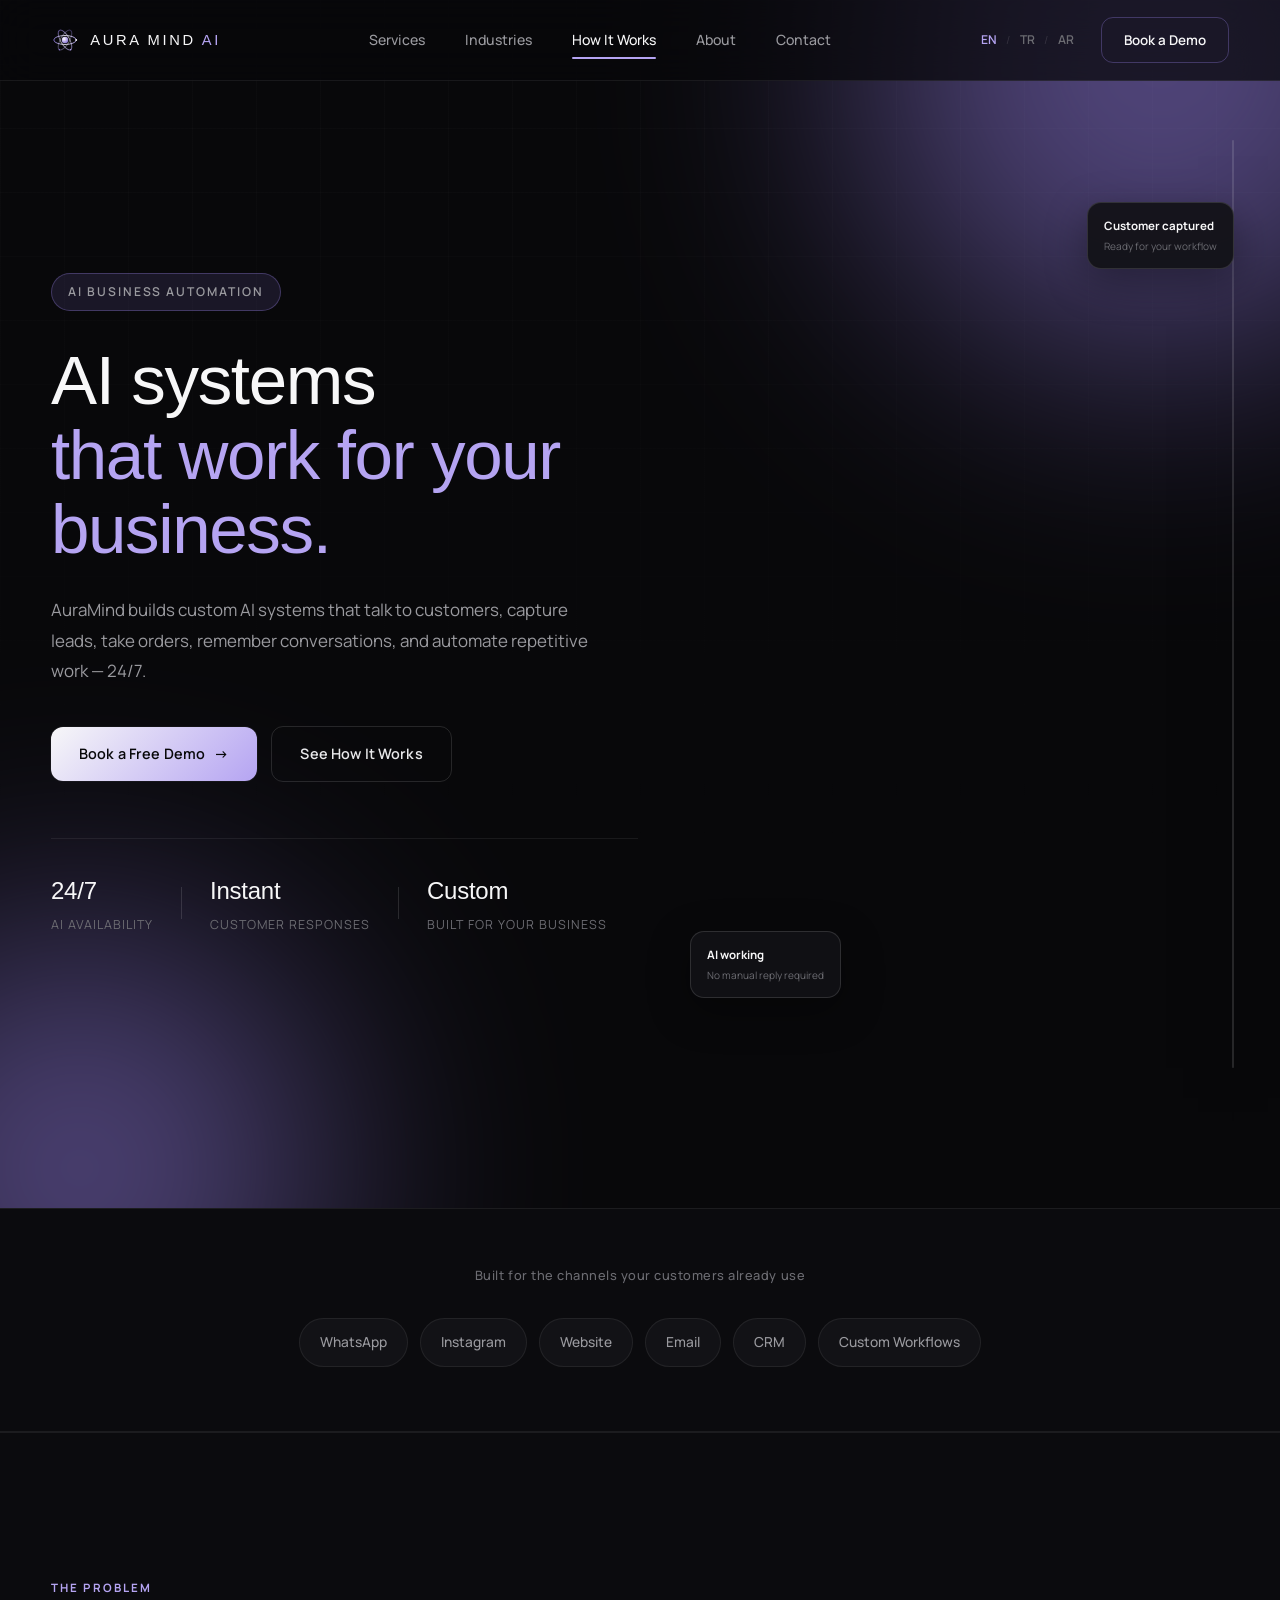
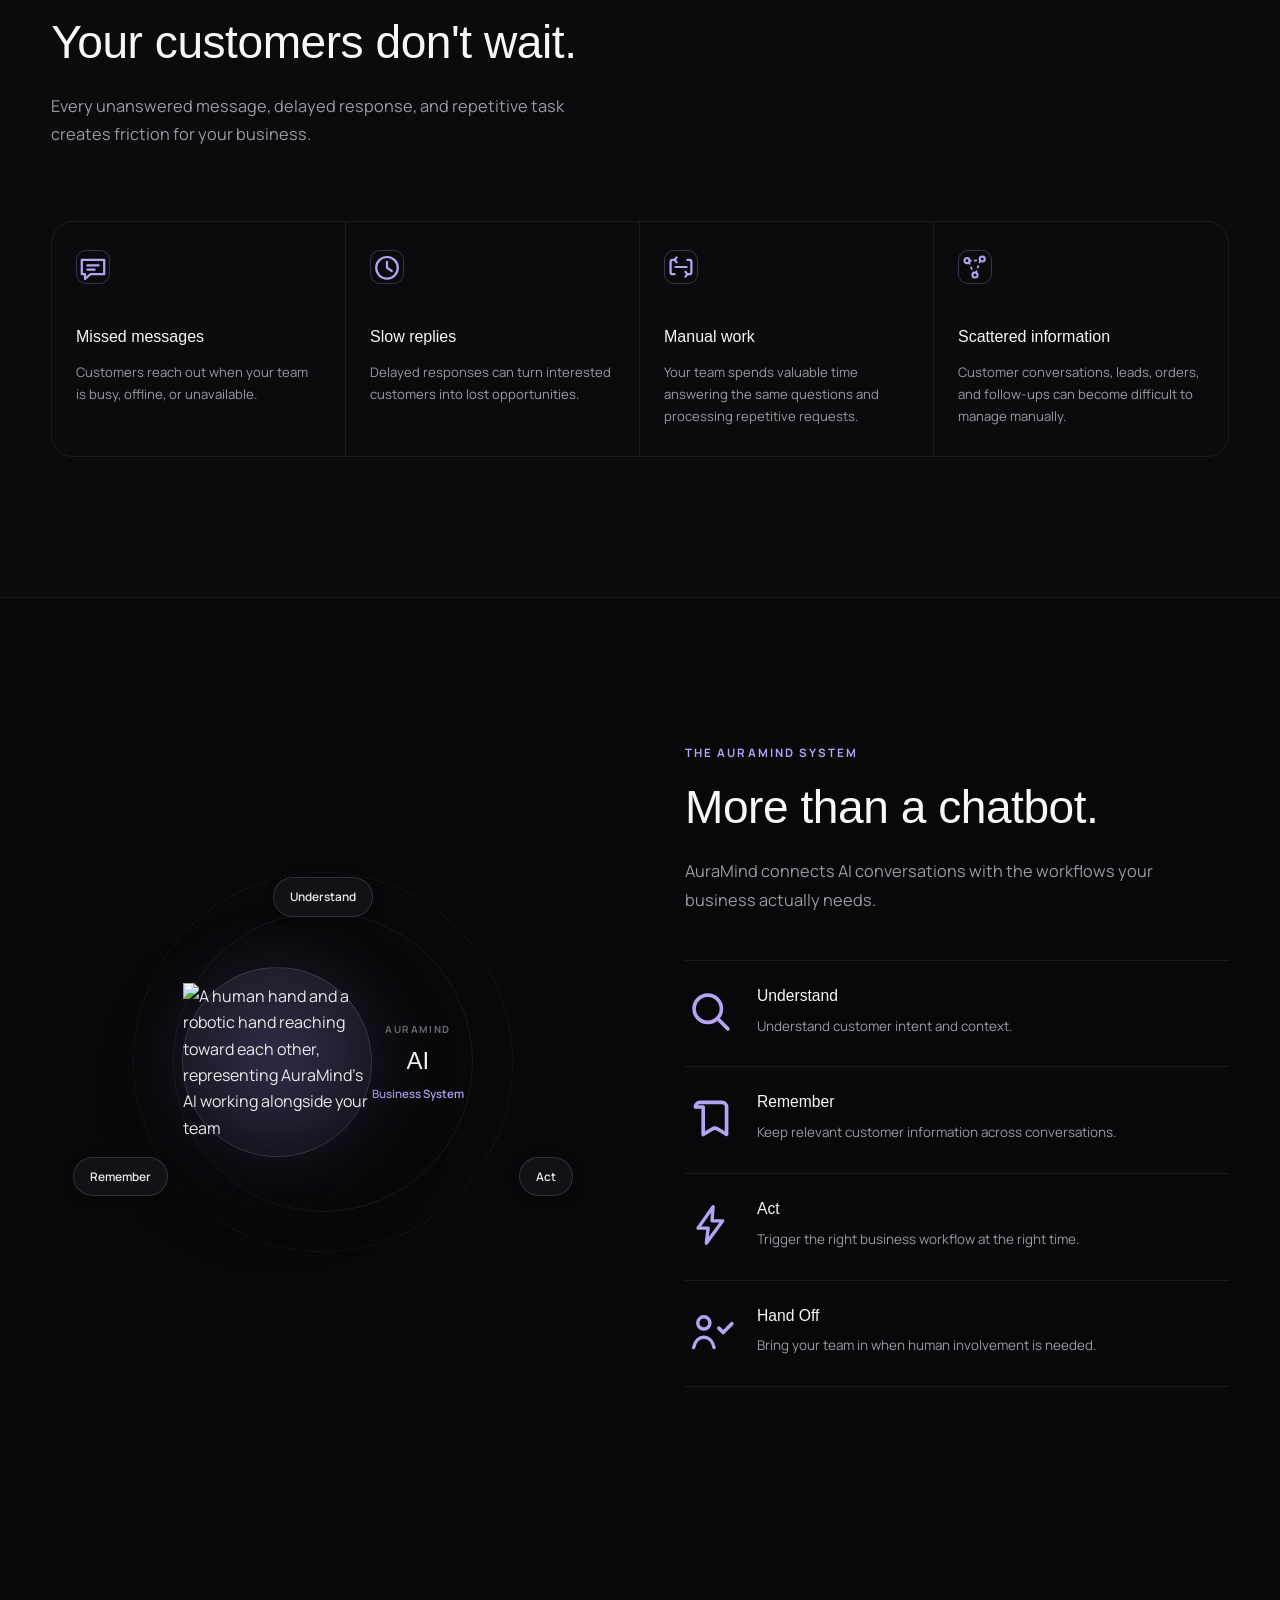
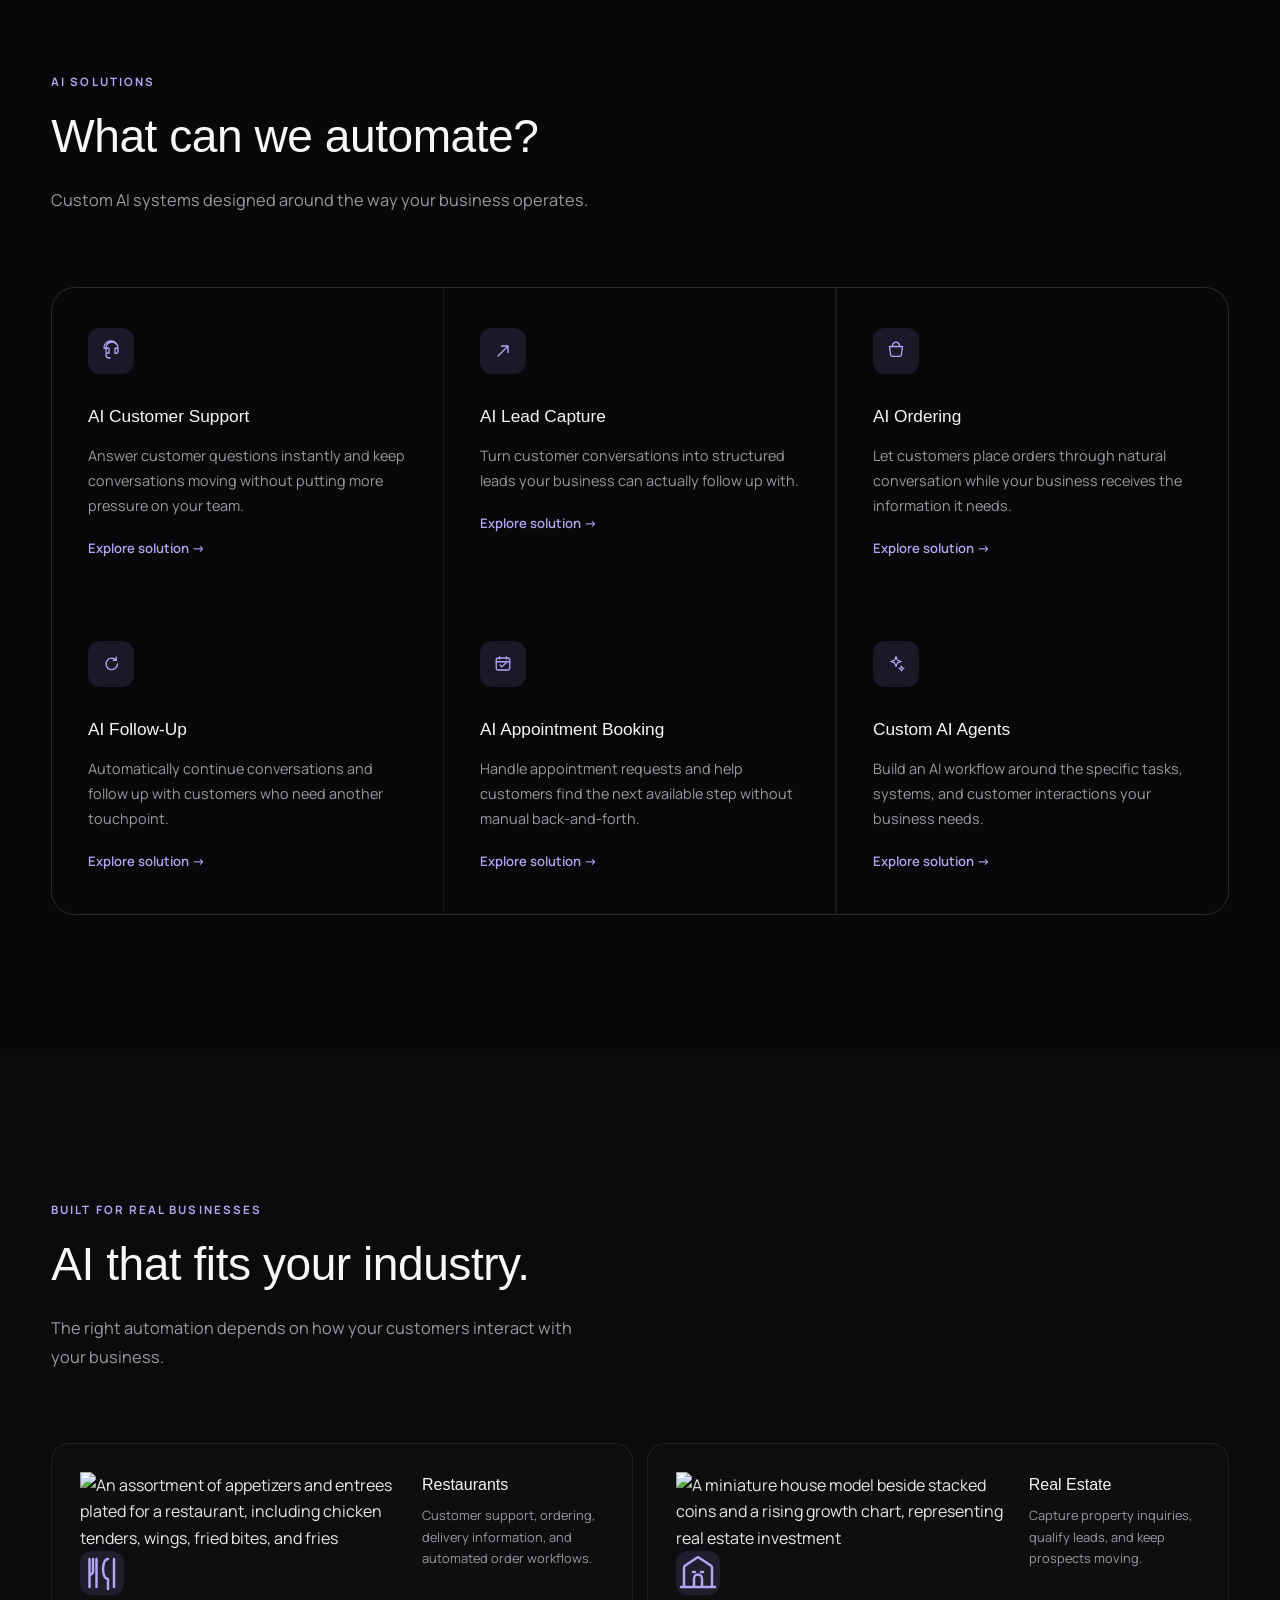
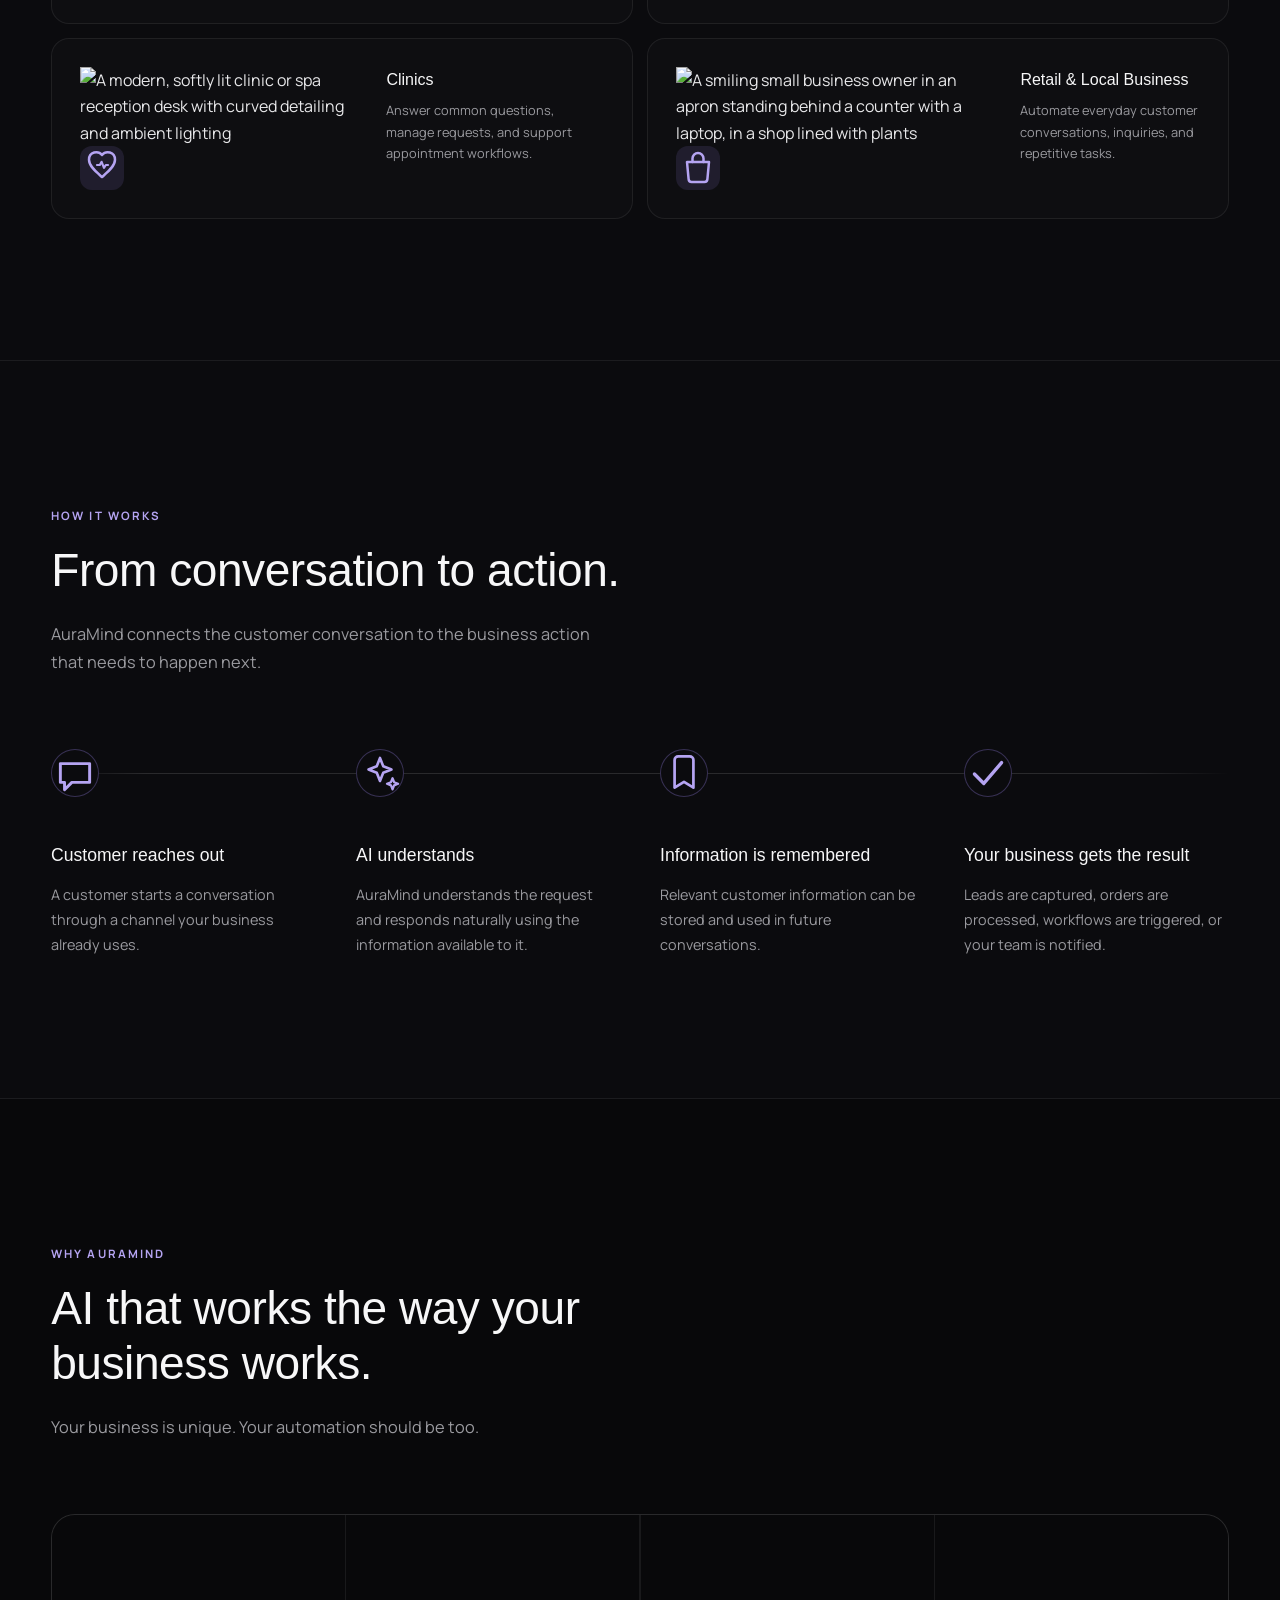
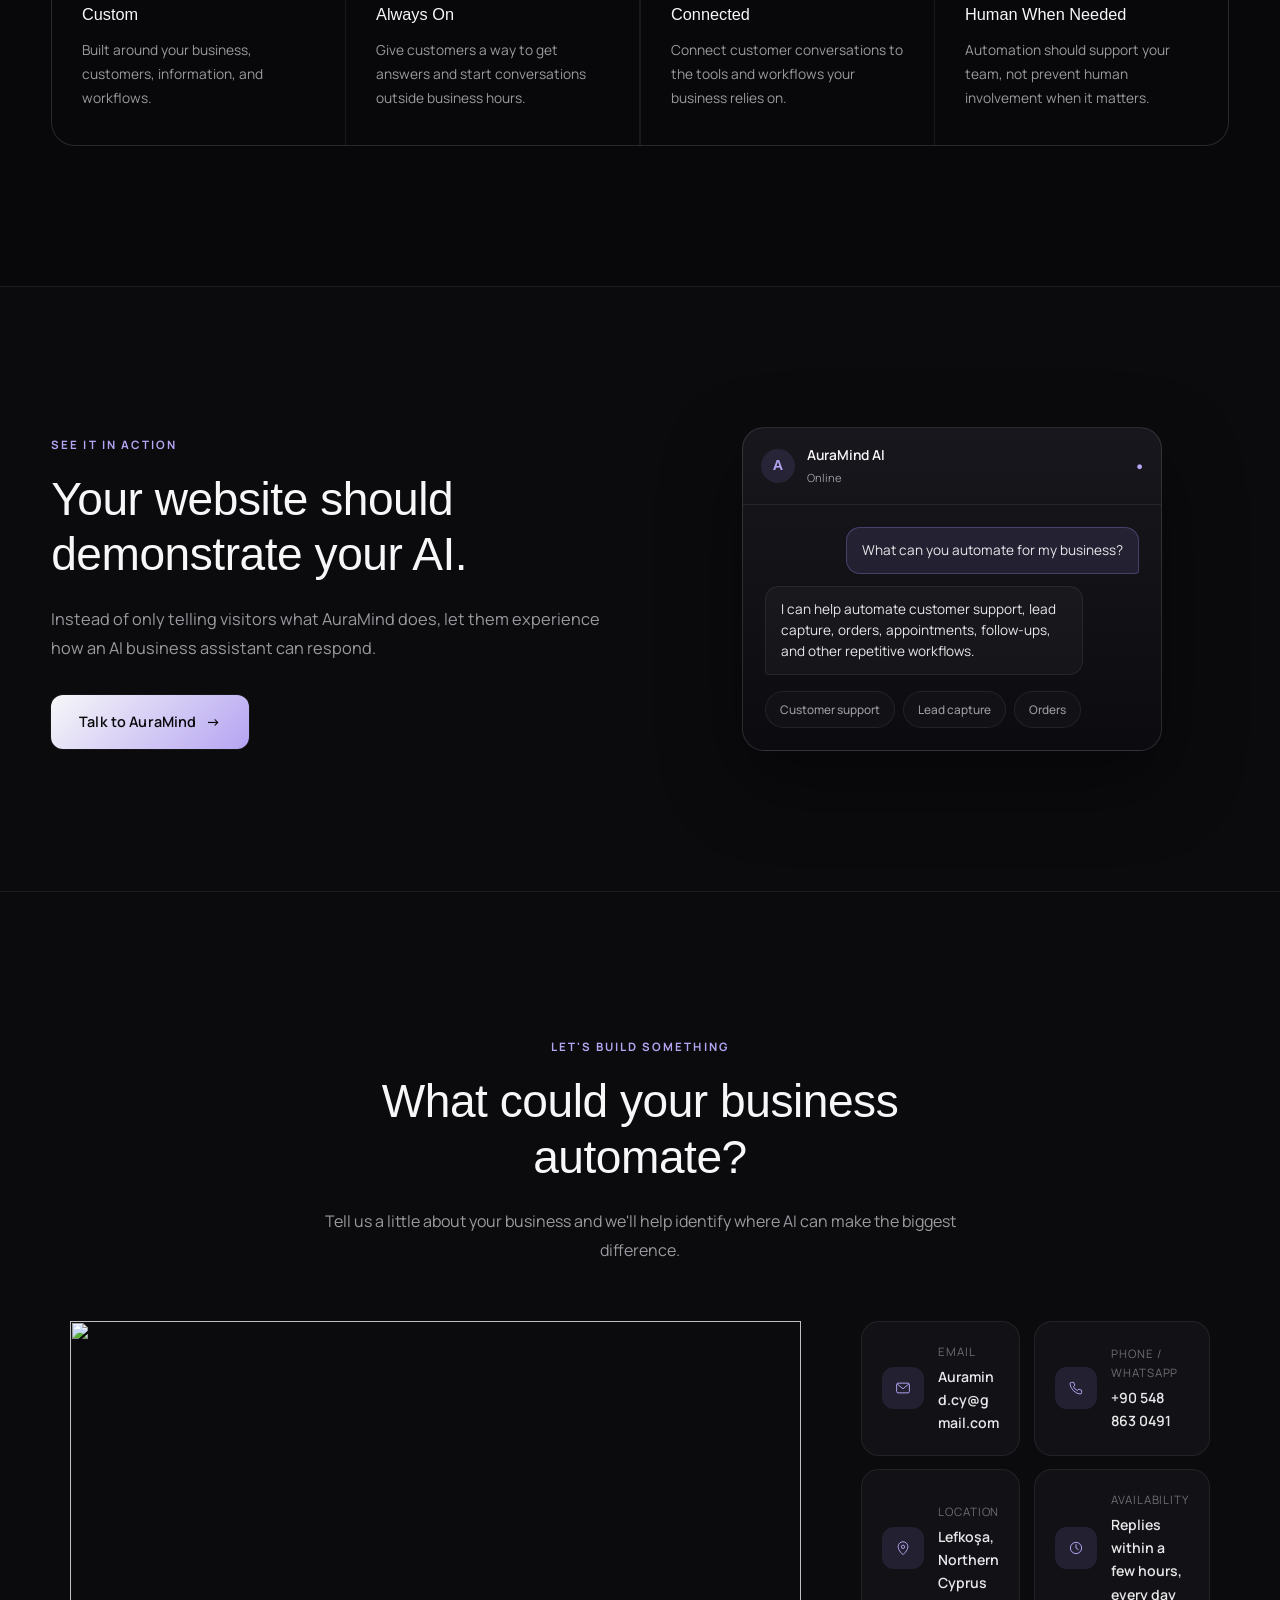
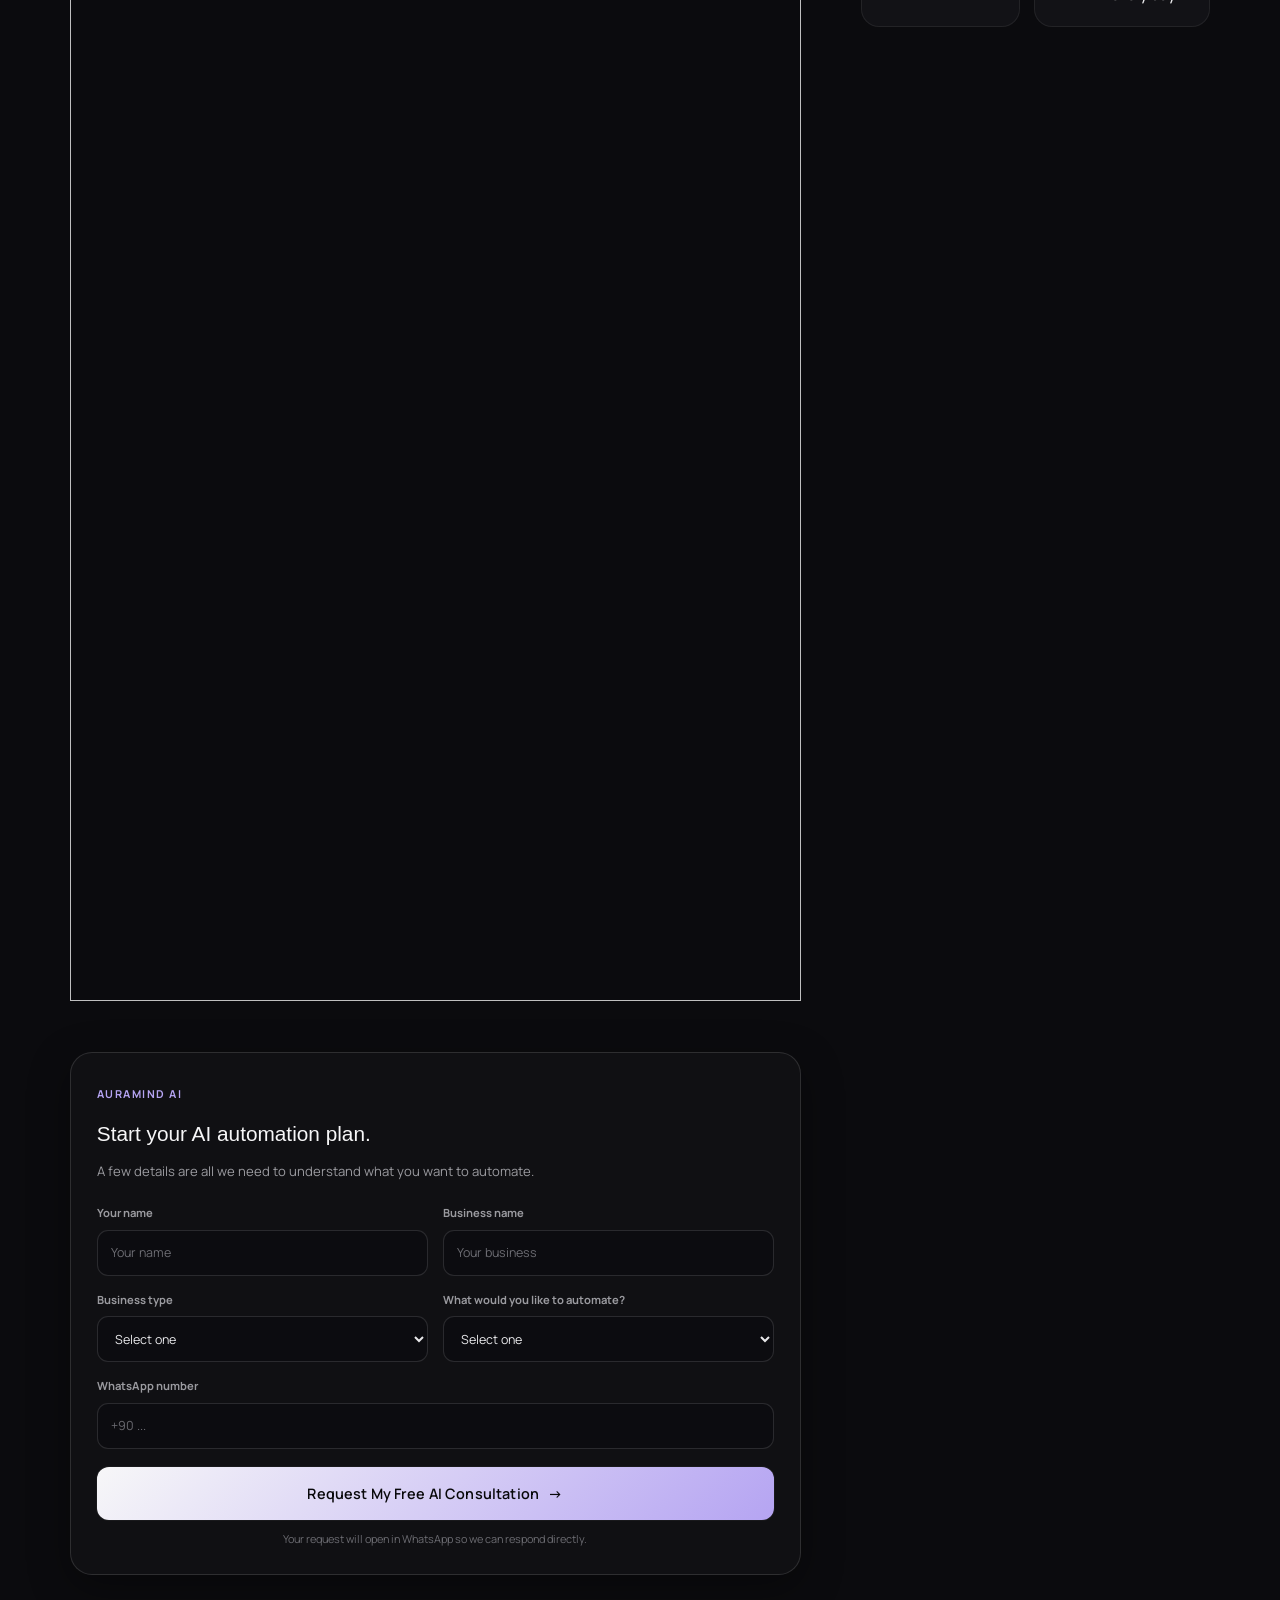
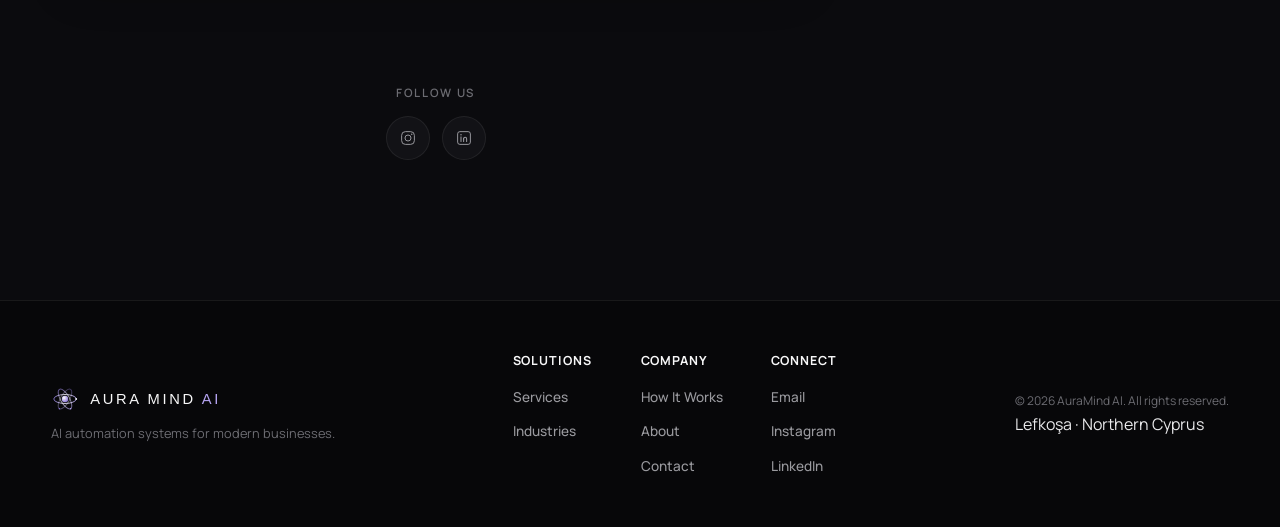
==== commit 73bcf350: "Update print statement from 'Hello' to 'Goodbye'" ====
--- a/index.html
+++ b/index.html
@@ -19,7 +19,7 @@
     <link rel="preconnect" href="https://fonts.gstatic.com" crossorigin>
 
     <link
-        href="https://fonts.googleapis.com/css2?family=Manrope:wght@400;500;600;700;800&family=Poppins:wght@300;400;500;600&display=swap"
+        href="https://fonts.googleapis.com/css2?family=Manrope:wght@400;500;600;700;800&family=Fraunces:ital,opsz,wght@0,9..144,400;0,9..144,500;0,9..144,600;1,9..144,500&family=IBM+Plex+Mono:wght@500;600&family=IBM+Plex+Sans+Arabic:wght@400;500;600;700&display=swap"
         rel="stylesheet"
     >
 
@@ -148,7 +148,6 @@
 
         </a>
 
-
         <nav
             class="nav-links"
             aria-label="Main navigation"
@@ -190,7 +189,6 @@
             </a>
 
         </nav>
-
 
         <div class="nav-right">
 
@@ -232,7 +230,6 @@
 
             </div>
 
-
             <a
                 href="#contact"
                 class="nav-button"
@@ -242,7 +239,6 @@
             </a>
 
         </div>
-
 
         <button
             type="button"
@@ -259,7 +255,6 @@
 
     </div>
 
-
     <nav
         class="mobile-nav-links"
         id="mobileNavLinks"
@@ -302,7 +297,6 @@
             Contact
         </a>
 
-
         <div
             class="lang-switch lang-switch-mobile"
             aria-label="Language selector"
@@ -339,7 +333,6 @@
             </button>
 
         </div>
-
 
         <a
             href="#contact"
@@ -353,9 +346,7 @@
 
 </header>
 
-
 <main>
-
 
 <!-- =========================================================
      HERO
@@ -377,25 +368,9 @@
 
         <div class="glow glow-two"></div>
 
-        <div class="particle-field">
-
-            <span></span>
-            <span></span>
-            <span></span>
-            <span></span>
-
-            <span></span>
-            <span></span>
-            <span></span>
-            <span></span>
-
-        </div>
-
     </div>
 
-
     <div class="container hero-container">
-
 
         <div class="hero-content">
 
@@ -406,7 +381,6 @@
             >
                 AI BUSINESS AUTOMATION
             </span>
-
 
             <h1
                 class="hero-title"
@@ -418,18 +392,17 @@
                     class="hero-title-line1"
                     data-i18n="hero.h1_line1"
                 >
-                    AI systems
+                    AI that answers customers
                 </span>
 
                 <span
                     class="hero-title-line2"
                     data-i18n="hero.h1_line2"
                 >
-                    that work for your business.
+                    so your team can focus on growth.
                 </span>
 
             </h1>
-
 
             <p
                 class="hero-description"
@@ -442,7 +415,6 @@
                 and automate repetitive work — 24/7.
             </p>
 
-
             <div
                 class="hero-buttons"
                 data-animate="fade-up"
@@ -463,7 +435,6 @@
                     </span>
 
                 </a>
-
 
                 <a
                     href="#how-it-works"
@@ -475,7 +446,6 @@
 
             </div>
 
-
             <div
                 class="hero-trust"
                 data-animate="fade-up"
@@ -494,9 +464,7 @@
 
                 </div>
 
-
                 <div class="trust-divider"></div>
-
 
                 <div class="trust-item">
 
@@ -510,9 +478,7 @@
 
                 </div>
 
-
                 <div class="trust-divider"></div>
-
 
                 <div class="trust-item">
 
@@ -529,7 +495,6 @@
 
         </div>
 
-
         <!-- =====================================================
              HERO PRODUCT PREVIEW
         ====================================================== -->
@@ -540,6 +505,19 @@
             data-animate-delay="4"
         >
 
+            <div class="hero-artifact" aria-hidden="true">
+                <video
+                    src="images/hero-nebula.mp4"
+                    autoplay
+                    muted
+                    loop
+                    playsinline
+                    preload="auto"
+                    width="540"
+                    height="540"
+                ></video>
+            </div>
+
             <div class="system-window">
 
                 <div class="system-window-bar">
@@ -550,12 +528,10 @@
                         <span></span>
                     </div>
 
-
                     <div class="window-title">
                         AuraMind AI
                     </div>
 
-
                     <div class="window-status">
 
                         <span class="status-dot"></span>
@@ -568,9 +544,7 @@
 
                 </div>
 
-
                 <div class="system-chat">
-
 
                     <div class="system-message customer">
 
@@ -583,7 +557,6 @@
                         </p>
 
                     </div>
-
 
                     <div class="system-message ai">
 
@@ -598,7 +571,6 @@
 
                     </div>
 
-
                     <div class="system-actions">
 
                         <span>
@@ -611,7 +583,6 @@
 
                         </span>
 
-
                         <span>
 
                             <i>✓</i>
@@ -622,7 +593,6 @@
 
                         </span>
 
-
                         <span>
 
                             <i>✓</i>
@@ -639,7 +609,6 @@
 
             </div>
 
-
             <div class="system-float system-float-top">
 
                 <strong data-i18n="hero.floatTopTitle">
@@ -652,7 +621,6 @@
 
             </div>
 
-
             <div class="system-float system-float-bottom">
 
                 <strong data-i18n="hero.floatBottomTitle">
@@ -670,7 +638,6 @@
     </div>
 
 </section>
-
 
 <!-- =========================================================
      PLATFORM STRIP
@@ -687,7 +654,6 @@
             Built for the channels your customers already use
         </p>
 
-
         <div class="platforms-row">
             <span class="platform-tag">
                 WhatsApp
@@ -719,7 +685,6 @@
 
 </section>
 
-
 <!-- =========================================================
      PROBLEM
 ========================================================= -->
@@ -740,11 +705,9 @@
                 THE PROBLEM
             </span>
 
-
             <h2 data-i18n="problem.title">
                 Your customers don't wait.
             </h2>
-
 
             <p data-i18n="problem.description">
                 Every unanswered message, delayed response, and repetitive
@@ -753,9 +716,7 @@
 
         </div>
 
-
         <div class="problem-grid">
-
 
             <article
                 class="problem-card"
@@ -763,7 +724,10 @@
             >
 
                 <div class="problem-number">
-                    A
+                    <svg viewBox="0 0 20 20" fill="none" aria-hidden="true">
+                        <path d="M3 5.5h14v9H8.5L5 17.5v-3H3v-9Z" stroke="currentColor" stroke-width="1.4" stroke-linejoin="round"/>
+                        <path d="M6.5 9h7M6.5 11.7h4.5" stroke="currentColor" stroke-width="1.4" stroke-linecap="round"/>
+                    </svg>
                 </div>
 
                 <h3 data-i18n="problem.card1Title">
@@ -777,14 +741,16 @@
 
             </article>
 
-
             <article
                 class="problem-card"
                 data-animate="fade-up"
             >
 
                 <div class="problem-number">
-                    B
+                    <svg viewBox="0 0 20 20" fill="none" aria-hidden="true">
+                        <circle cx="10" cy="10.5" r="6.75" stroke="currentColor" stroke-width="1.4"/>
+                        <path d="M10 6.75V10.5l3 2" stroke="currentColor" stroke-width="1.4" stroke-linecap="round" stroke-linejoin="round"/>
+                    </svg>
                 </div>
 
                 <h3 data-i18n="problem.card2Title">
@@ -798,14 +764,17 @@
 
             </article>
 
-
             <article
                 class="problem-card"
                 data-animate="fade-up"
             >
 
                 <div class="problem-number">
-                    C
+                    <svg viewBox="0 0 20 20" fill="none" aria-hidden="true">
+                        <path d="M6 5.5H4.75A1.25 1.25 0 0 0 3.5 6.75v6.5a1.25 1.25 0 0 0 1.25 1.25H6M14 5.5h1.25a1.25 1.25 0 0 1 1.25 1.25v6.5a1.25 1.25 0 0 1-1.25 1.25H14" stroke="currentColor" stroke-width="1.4" stroke-linecap="round"/>
+                        <path d="M7.25 4 6 5.5l1.25 1.5M12.75 16l1.25-1.5-1.25-1.5" stroke="currentColor" stroke-width="1.4" stroke-linecap="round" stroke-linejoin="round"/>
+                        <path d="M6.5 10h7" stroke="currentColor" stroke-width="1.4" stroke-linecap="round"/>
+                    </svg>
                 </div>
 
                 <h3 data-i18n="problem.card3Title">
@@ -819,14 +788,18 @@
 
             </article>
 
-
             <article
                 class="problem-card"
                 data-animate="fade-up"
             >
 
                 <div class="problem-number">
-                    D
+                    <svg viewBox="0 0 20 20" fill="none" aria-hidden="true">
+                        <circle cx="5" cy="6" r="1.6" stroke="currentColor" stroke-width="1.3"/>
+                        <circle cx="14.5" cy="5" r="1.6" stroke="currentColor" stroke-width="1.3"/>
+                        <circle cx="10" cy="15" r="1.6" stroke="currentColor" stroke-width="1.3"/>
+                        <path d="M6.3 7.1 9 13.6M13.2 6.2 10.7 13.4M6.4 6.3l7-.6" stroke="currentColor" stroke-width="1.1" stroke-linecap="round" stroke-dasharray="1 2.4"/>
+                    </svg>
                 </div>
 
                 <h3 data-i18n="problem.card4Title">
@@ -846,7 +819,6 @@
 
 </section>
 
-
 <!-- =========================================================
      SOLUTION / AI SYSTEM
 ========================================================= -->
@@ -858,7 +830,6 @@
 
     <div class="container solution-container">
 
-
         <div
             class="solution-visual"
             data-animate="zoom-in"
@@ -868,28 +839,37 @@
 
                 <div class="solution-core-glow"></div>
 
-                <div class="solution-core-content">
-
-                    <span class="solution-core-label">
-                        AURAMIND
-                    </span>
-
-                    <strong>
-                        AI
-                    </strong>
-
-                    <small data-i18n="solution.coreText">
-                        Business System
-                    </small>
-
+                <div class="solution-core-media">
+                    <img
+                        src="images/ai-human-connection.jpg"
+                        alt="A human hand and a robotic hand reaching toward each other, representing AuraMind's AI working alongside your team"
+                        loading="lazy"
+                        width="700"
+                        height="873"
+                    >
                 </div>
 
             </div>
 
-
             <div class="solution-orbit solution-orbit-one"></div>
 
             <div class="solution-orbit solution-orbit-two"></div>
+
+            <div class="solution-core-content">
+
+                <span class="solution-core-label">
+                    AURAMIND
+                </span>
+
+                <strong>
+                    AI
+                </strong>
+
+                <small data-i18n="solution.coreText">
+                    Business System
+                </small>
+
+            </div>
 
             <div class="solution-node solution-node-one">
                 <span data-i18n="solution.item1Title">Understand</span>
@@ -905,7 +885,6 @@
 
         </div>
 
-
         <div class="solution-content">
 
             <span
@@ -915,25 +894,24 @@
                 THE AURAMIND SYSTEM
             </span>
 
-
             <h2 data-i18n="solution.title">
                 More than a chatbot.
             </h2>
-
 
             <p data-i18n="solution.description">
                 AuraMind connects AI conversations with the workflows
                 your business actually needs.
             </p>
 
-
             <div class="capability-list">
 
-
                 <div class="capability-item">
 
                     <span class="capability-icon">
-                        01
+                        <svg viewBox="0 0 20 20" fill="none" aria-hidden="true">
+                            <circle cx="8.75" cy="8.75" r="5.25" stroke="currentColor" stroke-width="1.4"/>
+                            <path d="M16.5 16.5l-3.6-3.6" stroke="currentColor" stroke-width="1.4" stroke-linecap="round"/>
+                        </svg>
                     </span>
 
                     <div>
@@ -950,11 +928,12 @@
 
                 </div>
 
-
                 <div class="capability-item">
 
                     <span class="capability-icon">
-                        02
+                        <svg viewBox="0 0 20 20" fill="none" aria-hidden="true">
+                            <path d="M4 5.75A1.75 1.75 0 0 1 5.75 4h8.5A1.75 1.75 0 0 1 16 5.75v10.6l-3.4-2.1a2 2 0 0 0-2.1 0L7 16.35V5.75Z" stroke="currentColor" stroke-width="1.4" stroke-linejoin="round"/>
+                        </svg>
                     </span>
 
                     <div>
@@ -971,11 +950,12 @@
 
                 </div>
 
-
                 <div class="capability-item">
 
                     <span class="capability-icon">
-                        03
+                        <svg viewBox="0 0 20 20" fill="none" aria-hidden="true">
+                            <path d="M10.8 3 5 11.2h3.9L8.2 17l6.3-8.6h-4.1L10.8 3Z" stroke="currentColor" stroke-width="1.3" stroke-linejoin="round"/>
+                        </svg>
                     </span>
 
                     <div>
@@ -992,11 +972,14 @@
 
                 </div>
 
-
                 <div class="capability-item">
 
                     <span class="capability-icon">
-                        04
+                        <svg viewBox="0 0 20 20" fill="none" aria-hidden="true">
+                            <circle cx="7.25" cy="6.5" r="2.35" stroke="currentColor" stroke-width="1.3"/>
+                            <path d="M3.3 16c.5-2.6 2.1-4 3.95-4s3.45 1.4 3.95 4" stroke="currentColor" stroke-width="1.3" stroke-linecap="round"/>
+                            <path d="M13 8.5l1.7 1.7L18 6.8" stroke="currentColor" stroke-width="1.4" stroke-linecap="round" stroke-linejoin="round"/>
+                        </svg>
                     </span>
 
                     <div>
@@ -1020,7 +1003,6 @@
     </div>
 
 </section>
-
 
 <!-- =========================================================
      SERVICES
@@ -1033,7 +1015,6 @@
 
     <div class="container">
 
-
         <div class="section-heading">
 
             <span
@@ -1042,7 +1023,6 @@
             >
                 AI SOLUTIONS
             </span>
-
 
             <h2 data-i18n="services.title">
                 What can we automate?
@@ -1053,27 +1033,19 @@
 
         </div>
 
-
         <div class="services-grid">
-
 
             <article
                 class="service-card featured"
                 data-animate="fade-up"
             >
 
-                <div class="service-card-top">
-
-                    <span class="service-index">
-                        I
-                    </span>
-
-                    <div class="service-icon">
-                        <span>✦</span>
-                    </div>
-
-                </div>
-
+                <div class="service-icon">
+                    <svg viewBox="0 0 22 22" fill="none" aria-hidden="true">
+                        <path d="M4 8a7 7 0 0 1 14 0v3.5a1.75 1.75 0 0 1-1.75 1.75H15v-5h3v-.25a6 6 0 0 0-12 0v.25h3v5H7.75A1.75 1.75 0 0 1 6 11.5V8Z" stroke="currentColor" stroke-width="1.3" stroke-linejoin="round"/>
+                        <path d="M6 13.25V15a3 3 0 0 0 3 3h1" stroke="currentColor" stroke-width="1.3" stroke-linecap="round"/>
+                    </svg>
+                </div>
 
                 <h3 data-i18n="services.card1Title">
                     AI Customer Support
@@ -1084,7 +1056,6 @@
                     moving without putting more pressure on your team.
                 </p>
 
-
                 <a
                     href="#contact"
                     class="service-link"
@@ -1095,24 +1066,16 @@
 
             </article>
 
-
             <article
                 class="service-card"
                 data-animate="fade-up"
             >
 
-                <div class="service-card-top">
-
-                    <span class="service-index">
-                        II
-                    </span>
-
-                    <div class="service-icon">
-                        <span>↗</span>
-                    </div>
-
-                </div>
-
+                <div class="service-icon">
+                    <svg viewBox="0 0 22 22" fill="none" aria-hidden="true">
+                        <path d="M6 16 16 6M16 6H9.5M16 6v6.5" stroke="currentColor" stroke-width="1.4" stroke-linecap="round" stroke-linejoin="round"/>
+                    </svg>
+                </div>
 
                 <h3 data-i18n="services.card2Title">
                     AI Lead Capture
@@ -1123,7 +1086,6 @@
                     your business can actually follow up with.
                 </p>
 
-
                 <a
                     href="#contact"
                     class="service-link"
@@ -1134,24 +1096,17 @@
 
             </article>
 
-
             <article
                 class="service-card"
                 data-animate="fade-up"
             >
 
-                <div class="service-card-top">
-
-                    <span class="service-index">
-                        III
-                    </span>
-
-                    <div class="service-icon">
-                        <span>◎</span>
-                    </div>
-
-                </div>
-
+                <div class="service-icon">
+                    <svg viewBox="0 0 22 22" fill="none" aria-hidden="true">
+                        <path d="M4.5 6.5h13l-1.2 8.4a1.75 1.75 0 0 1-1.73 1.5H7.43a1.75 1.75 0 0 1-1.73-1.5L4.5 6.5Z" stroke="currentColor" stroke-width="1.3" stroke-linejoin="round"/>
+                        <path d="M7.5 6.5V5.75a3.5 3.5 0 0 1 7 0V6.5" stroke="currentColor" stroke-width="1.3" stroke-linecap="round"/>
+                    </svg>
+                </div>
 
                 <h3 data-i18n="services.card3Title">
                     AI Ordering
@@ -1162,7 +1117,6 @@
                     while your business receives the information it needs.
                 </p>
 
-
                 <a
                     href="#contact"
                     class="service-link"
@@ -1173,24 +1127,17 @@
 
             </article>
 
-
             <article
                 class="service-card"
                 data-animate="fade-up"
             >
 
-                <div class="service-card-top">
-
-                    <span class="service-index">
-                        IV
-                    </span>
-
-                    <div class="service-icon">
-                        <span>↻</span>
-                    </div>
-
-                </div>
-
+                <div class="service-icon">
+                    <svg viewBox="0 0 22 22" fill="none" aria-hidden="true">
+                        <path d="M16.2 7.2A5.75 5.75 0 1 0 17.5 11" stroke="currentColor" stroke-width="1.4" stroke-linecap="round"/>
+                        <path d="M16.2 4.2v3h-3" stroke="currentColor" stroke-width="1.4" stroke-linecap="round" stroke-linejoin="round"/>
+                    </svg>
+                </div>
 
                 <h3 data-i18n="services.card4Title">
                     AI Follow-Up
@@ -1201,7 +1148,6 @@
                     with customers who need another touchpoint.
                 </p>
 
-
                 <a
                     href="#contact"
                     class="service-link"
@@ -1212,24 +1158,18 @@
 
             </article>
 
-
             <article
                 class="service-card"
                 data-animate="fade-up"
             >
 
-                <div class="service-card-top">
-
-                    <span class="service-index">
-                        V
-                    </span>
-
-                    <div class="service-icon">
-                        <span>◷</span>
-                    </div>
-
-                </div>
-
+                <div class="service-icon">
+                    <svg viewBox="0 0 22 22" fill="none" aria-hidden="true">
+                        <rect x="4.25" y="5" width="13.5" height="12" rx="1.75" stroke="currentColor" stroke-width="1.3"/>
+                        <path d="M4.25 8.75h13.5M7.5 4v2M14.5 4v2" stroke="currentColor" stroke-width="1.3" stroke-linecap="round"/>
+                        <path d="M8 12l1.7 1.7L14 10" stroke="currentColor" stroke-width="1.3" stroke-linecap="round" stroke-linejoin="round"/>
+                    </svg>
+                </div>
 
                 <h3 data-i18n="services.card5Title">
                     AI Appointment Booking
@@ -1240,7 +1180,6 @@
                     find the next available step without manual back-and-forth.
                 </p>
 
-
                 <a
                     href="#contact"
                     class="service-link"
@@ -1251,24 +1190,17 @@
 
             </article>
 
-
             <article
                 class="service-card"
                 data-animate="fade-up"
             >
 
-                <div class="service-card-top">
-
-                    <span class="service-index">
-                        VI
-                    </span>
-
-                    <div class="service-icon">
-                        <span>◇</span>
-                    </div>
-
-                </div>
-
+                <div class="service-icon">
+                    <svg viewBox="0 0 22 22" fill="none" aria-hidden="true">
+                        <path d="M11 3.5l1.4 3.6 3.6 1.4-3.6 1.4L11 13.5 9.6 9.9 6 8.5l3.6-1.4L11 3.5Z" stroke="currentColor" stroke-width="1.2" stroke-linejoin="round"/>
+                        <path d="M16.5 13l.7 1.8 1.8.7-1.8.7-.7 1.8-.7-1.8-1.8-.7 1.8-.7.7-1.8Z" stroke="currentColor" stroke-width="1.1" stroke-linejoin="round"/>
+                    </svg>
+                </div>
 
                 <h3 data-i18n="services.card6Title">
                     Custom AI Agents
@@ -1279,7 +1211,6 @@
                     systems, and customer interactions your business needs.
                 </p>
 
-
                 <a
                     href="#contact"
                     class="service-link"
@@ -1296,7 +1227,6 @@
 
 </section>
 
-
 <!-- =========================================================
      INDUSTRIES
 ========================================================= -->
@@ -1308,7 +1238,6 @@
 
     <div class="container">
 
-
         <div class="section-heading">
 
             <span
@@ -1318,11 +1247,9 @@
                 BUILT FOR REAL BUSINESSES
             </span>
 
-
             <h2 data-i18n="industries.title">
                 AI that fits your industry.
             </h2>
-
 
             <p data-i18n="industries.description">
                 The right automation depends on how your customers
@@ -1331,24 +1258,33 @@
 
         </div>
 
-
         <div class="industries-grid">
-
 
             <article
                 class="industry-card"
                 data-animate="fade-up"
             >
 
-                <div class="industry-icon">
-                    🍽
-                </div>
-
-                <div>
-
-                    <span class="industry-label">
-                        I
+                <div class="industry-media">
+
+                    <img
+                        src="images/industry-restaurants.jpg"
+                        alt="An assortment of appetizers and entrees plated for a restaurant, including chicken tenders, wings, fried bites, and fries"
+                        loading="lazy"
+                        width="734"
+                        height="412"
+                    >
+
+                    <span class="industry-icon">
+                        <svg viewBox="0 0 22 22" fill="none" aria-hidden="true">
+                            <path d="M6.5 4v6.2a1.75 1.75 0 0 1-1.75 1.75V4M4.75 11.95V18M8.25 4v14M14 4c-1.4 0-2.5 2-2.5 5s1.1 5 2.5 5v5" stroke="currentColor" stroke-width="1.25" stroke-linecap="round" stroke-linejoin="round"/>
+                            <path d="M17 4v14" stroke="currentColor" stroke-width="1.25" stroke-linecap="round"/>
+                        </svg>
                     </span>
+
+                </div>
+
+                <div class="industry-body">
 
                     <h3 data-i18n="industries.restaurantTitle">
                         Restaurants
@@ -1363,21 +1299,32 @@
 
             </article>
 
-
             <article
                 class="industry-card"
                 data-animate="fade-up"
             >
 
-                <div class="industry-icon">
-                    ◇
-                </div>
-
-                <div>
-
-                    <span class="industry-label">
-                        II
+                <div class="industry-media">
+
+                    <img
+                        src="images/industry-real-estate.jpg"
+                        alt="A miniature house model beside stacked coins and a rising growth chart, representing real estate investment"
+                        loading="lazy"
+                        width="736"
+                        height="413"
+                    >
+
+                    <span class="industry-icon">
+                        <svg viewBox="0 0 22 22" fill="none" aria-hidden="true">
+                            <path d="M4 18V8.2a1 1 0 0 1 .45-.83l6-4a1 1 0 0 1 1.1 0l6 4a1 1 0 0 1 .45.83V18" stroke="currentColor" stroke-width="1.25" stroke-linejoin="round"/>
+                            <path d="M2.5 18h17M9 18v-4.25a2 2 0 0 1 4 0V18" stroke="currentColor" stroke-width="1.25" stroke-linecap="round" stroke-linejoin="round"/>
+                            <path d="M8.5 10.5h1M12.5 10.5h1" stroke="currentColor" stroke-width="1.25" stroke-linecap="round"/>
+                        </svg>
                     </span>
+
+                </div>
+
+                <div class="industry-body">
 
                     <h3 data-i18n="industries.realEstateTitle">
                         Real Estate
@@ -1391,21 +1338,31 @@
 
             </article>
 
-
             <article
                 class="industry-card"
                 data-animate="fade-up"
             >
 
-                <div class="industry-icon">
-                    +
-                </div>
-
-                <div>
-
-                    <span class="industry-label">
-                        III
+                <div class="industry-media">
+
+                    <img
+                        src="images/industry-clinics.jpg"
+                        alt="A modern, softly lit clinic or spa reception desk with curved detailing and ambient lighting"
+                        loading="lazy"
+                        width="736"
+                        height="736"
+                    >
+
+                    <span class="industry-icon">
+                        <svg viewBox="0 0 22 22" fill="none" aria-hidden="true">
+                            <path d="M11 4.5c-1.9-2.4-6.5-1.7-6.5 2.4 0 3.4 4 6.4 6.5 8.6 2.5-2.2 6.5-5.2 6.5-8.6 0-4.1-4.6-4.8-6.5-2.4Z" stroke="currentColor" stroke-width="1.25" stroke-linejoin="round"/>
+                            <path d="M8.5 9.5h1.4l.9-1.6 1.2 3 .9-1.4h1.1" stroke="currentColor" stroke-width="1.1" stroke-linecap="round" stroke-linejoin="round"/>
+                        </svg>
                     </span>
+
+                </div>
+
+                <div class="industry-body">
 
                     <h3 data-i18n="industries.clinicTitle">
                         Clinics
@@ -1420,21 +1377,31 @@
 
             </article>
 
-
             <article
                 class="industry-card"
                 data-animate="fade-up"
             >
 
-                <div class="industry-icon">
-                    ○
-                </div>
-
-                <div>
-
-                    <span class="industry-label">
-                        IV
+                <div class="industry-media">
+
+                    <img
+                        src="images/industry-retail.jpg"
+                        alt="A smiling small business owner in an apron standing behind a counter with a laptop, in a shop lined with plants"
+                        loading="lazy"
+                        width="735"
+                        height="490"
+                    >
+
+                    <span class="industry-icon">
+                        <svg viewBox="0 0 22 22" fill="none" aria-hidden="true">
+                            <path d="M5.5 8h11l-.8 8.6a1.5 1.5 0 0 1-1.5 1.4H7.8a1.5 1.5 0 0 1-1.5-1.4L5.5 8Z" stroke="currentColor" stroke-width="1.25" stroke-linejoin="round"/>
+                            <path d="M8.25 8V6.25a2.75 2.75 0 0 1 5.5 0V8" stroke="currentColor" stroke-width="1.25" stroke-linecap="round"/>
+                        </svg>
                     </span>
+
+                </div>
+
+                <div class="industry-body">
 
                     <h3 data-i18n="industries.retailTitle">
                         Retail & Local Business
@@ -1455,7 +1422,6 @@
 
 </section>
 
-
 <!-- =========================================================
      HOW IT WORKS
 ========================================================= -->
@@ -1467,7 +1433,6 @@
 
     <div class="container">
 
-
         <div class="section-heading">
 
             <span
@@ -1477,11 +1442,9 @@
                 HOW IT WORKS
             </span>
 
-
             <h2 data-i18n="steps.title">
                 From conversation to action.
             </h2>
-
 
             <p data-i18n="steps.description">
                 AuraMind connects the customer conversation to the
@@ -1490,9 +1453,7 @@
 
         </div>
 
-
         <div class="steps-grid">
-
 
             <article
                 class="step-card"
@@ -1500,7 +1461,9 @@
             >
 
                 <div class="step-marker">
-                    <span>I</span>
+                    <svg viewBox="0 0 22 22" fill="none" aria-hidden="true">
+                        <path d="M4 6.5h14v9H9.5L6 19v-3.5H4v-9Z" stroke="currentColor" stroke-width="1.4" stroke-linejoin="round"/>
+                    </svg>
                 </div>
 
                 <div class="step-content">
@@ -1518,14 +1481,16 @@
 
             </article>
 
-
             <article
                 class="step-card"
                 data-animate="fade-up"
             >
 
                 <div class="step-marker">
-                    <span>II</span>
+                    <svg viewBox="0 0 22 22" fill="none" aria-hidden="true">
+                        <path d="M11 3.8l1.55 3.95L16.5 9.3l-3.95 1.55L11 14.8l-1.55-3.95L5.5 9.3l3.95-1.55L11 3.8Z" stroke="currentColor" stroke-width="1.25" stroke-linejoin="round"/>
+                        <path d="M17 13.5l.75 1.9L19.65 16.15l-1.9.75L17 18.8l-.75-1.9-1.9-.75 1.9-.75.75-1.9Z" stroke="currentColor" stroke-width="1.1" stroke-linejoin="round"/>
+                    </svg>
                 </div>
 
                 <div class="step-content">
@@ -1543,14 +1508,15 @@
 
             </article>
 
-
             <article
                 class="step-card"
                 data-animate="fade-up"
             >
 
                 <div class="step-marker">
-                    <span>III</span>
+                    <svg viewBox="0 0 22 22" fill="none" aria-hidden="true">
+                        <path d="M6.5 4.75A1.75 1.75 0 0 1 8.25 3h5.5a1.75 1.75 0 0 1 1.75 1.75V18l-4.5-2.8L6.5 18V4.75Z" stroke="currentColor" stroke-width="1.3" stroke-linejoin="round"/>
+                    </svg>
                 </div>
 
                 <div class="step-content">
@@ -1568,14 +1534,15 @@
 
             </article>
 
-
             <article
                 class="step-card"
                 data-animate="fade-up"
             >
 
                 <div class="step-marker">
-                    <span>IV</span>
+                    <svg viewBox="0 0 22 22" fill="none" aria-hidden="true">
+                        <path d="M4.5 11.5 9 16l8.5-10" stroke="currentColor" stroke-width="1.6" stroke-linecap="round" stroke-linejoin="round"/>
+                    </svg>
                 </div>
 
                 <div class="step-content">
@@ -1599,7 +1566,6 @@
 
 </section>
 
-
 <!-- =========================================================
      WHY AURAMIND
 ========================================================= -->
@@ -1610,7 +1576,6 @@
 
     <div class="container">
 
-
         <div class="section-heading">
 
             <span
@@ -1620,21 +1585,17 @@
                 WHY AURAMIND
             </span>
 
-
             <h2 data-i18n="why.title">
                 AI that works the way your business works.
             </h2>
 
-
             <p data-i18n="why.description">
                 Your business is unique. Your automation should be too.
             </p>
 
         </div>
 
-
         <div class="why-grid">
-
 
             <article
                 class="why-card"
@@ -1642,7 +1603,10 @@
             >
 
                 <span class="why-index">
-                    I
+                    <svg viewBox="0 0 20 20" fill="none" aria-hidden="true">
+                        <path d="M10 2.5 12 6l3.8.6-2.7 2.7.65 3.8L10 11.3l-3.4 1.8.65-3.8L4.5 6.6 8.3 6 10 2.5Z" stroke="currentColor" stroke-width="1.2" stroke-linejoin="round"/>
+                        <path d="M10 15v2.5M6.5 17.5h7" stroke="currentColor" stroke-width="1.2" stroke-linecap="round"/>
+                    </svg>
                 </span>
 
                 <h3 data-i18n="why.card1Title">
@@ -1656,14 +1620,16 @@
 
             </article>
 
-
             <article
                 class="why-card"
                 data-animate="fade-up"
             >
 
                 <span class="why-index">
-                    II
+                    <svg viewBox="0 0 20 20" fill="none" aria-hidden="true">
+                        <circle cx="10" cy="10" r="7" stroke="currentColor" stroke-width="1.3"/>
+                        <path d="M10 6v4l2.8 1.7" stroke="currentColor" stroke-width="1.3" stroke-linecap="round" stroke-linejoin="round"/>
+                    </svg>
                 </span>
 
                 <h3 data-i18n="why.card2Title">
@@ -1677,14 +1643,16 @@
 
             </article>
 
-
             <article
                 class="why-card"
                 data-animate="fade-up"
             >
 
                 <span class="why-index">
-                    III
+                    <svg viewBox="0 0 20 20" fill="none" aria-hidden="true">
+                        <path d="M8.2 11.8 11.8 8.2" stroke="currentColor" stroke-width="1.3" stroke-linecap="round"/>
+                        <path d="M9.3 6.1 10.7 4.7a2.6 2.6 0 0 1 3.7 3.7l-1.4 1.4M10.7 13.9l-1.4 1.4a2.6 2.6 0 0 1-3.7-3.7l1.4-1.4" stroke="currentColor" stroke-width="1.3" stroke-linecap="round" stroke-linejoin="round"/>
+                    </svg>
                 </span>
 
                 <h3 data-i18n="why.card3Title">
@@ -1698,14 +1666,16 @@
 
             </article>
 
-
             <article
                 class="why-card"
                 data-animate="fade-up"
             >
 
                 <span class="why-index">
-                    IV
+                    <svg viewBox="0 0 20 20" fill="none" aria-hidden="true">
+                        <circle cx="10" cy="6.7" r="2.7" stroke="currentColor" stroke-width="1.3"/>
+                        <path d="M4.8 16.5c.7-3.1 2.7-4.8 5.2-4.8s4.5 1.7 5.2 4.8" stroke="currentColor" stroke-width="1.3" stroke-linecap="round"/>
+                    </svg>
                 </span>
 
                 <h3 data-i18n="why.card4Title">
@@ -1725,7 +1695,6 @@
 
 </section>
 
-
 <!-- =========================================================
      AI DEMO
 ========================================================= -->
@@ -1736,7 +1705,6 @@
 
     <div class="container">
 
-
         <div class="demo-panel">
             <div class="demo-copy">
 
@@ -1747,18 +1715,15 @@
                     SEE IT IN ACTION
                 </span>
 
-
                 <h2 data-i18n="demo.title">
                     Your website should demonstrate your AI.
                 </h2>
-
 
                 <p data-i18n="demo.description">
                     Instead of only telling visitors what AuraMind does,
                     let them experience how an AI business assistant can respond.
                 </p>
 
-
                 <a
                     href="#contact"
                     class="btn btn-primary"
@@ -1775,7 +1740,6 @@
                 </a>
 
             </div>
-
 
             <div class="demo-preview">
 
@@ -1808,7 +1772,6 @@
 
                     </div>
 
-
                     <div class="demo-messages">
 
                         <div class="demo-message visitor">
@@ -1818,7 +1781,6 @@
                             </span>
 
                         </div>
-
 
                         <div class="demo-message assistant">
 
@@ -1830,7 +1792,6 @@
 
                         </div>
 
-
                         <div class="demo-suggestion-row">
 
                             <span data-i18n="demo.suggestion1">
@@ -1858,7 +1819,6 @@
     </div>
 
 </section>
-
 
 <!-- =========================================================
      CONTACT
@@ -1871,7 +1831,6 @@
 
     <div class="container">
 
-
         <div class="contact-header">
 
             <span
@@ -1881,11 +1840,9 @@
                 LET'S BUILD SOMETHING
             </span>
 
-
             <h2 data-i18n="contact.title">
                 What could your business automate?
             </h2>
-
 
             <p data-i18n="contact.description">
                 Tell us a little about your business and we'll help
@@ -1894,9 +1851,19 @@
 
         </div>
 
-
         <div class="contact-container">
 
+            <div class="lead-form-wrap">
+
+                <div class="form-touch" aria-hidden="true">
+                    <img
+                        src="images/robot-hand-star.jpg"
+                        alt=""
+                        loading="lazy"
+                        width="731"
+                        height="1280"
+                    >
+                </div>
 
             <form
                 class="lead-form"
@@ -1919,9 +1886,7 @@
 
                 </div>
 
-
                 <div class="lead-form-grid">
-
 
                     <label>
 
@@ -1940,10 +1905,8 @@
 
                     </label>
 
-
                     <label>
-
-                        <span data-i18n="contact.formBusiness">
+<span data-i18n="contact.formBusiness">
                             Business name
                         </span>
 
@@ -1958,7 +1921,6 @@
 
                     </label>
 
-
                     <label>
 
                         <span data-i18n="contact.formType">
@@ -2016,7 +1978,6 @@
 
                     </label>
 
-
                     <label>
 
                         <span data-i18n="contact.formGoal">
@@ -2073,7 +2034,6 @@
                         </select>
 
                     </label>
-
 
                     <label class="full">
 
@@ -2094,7 +2054,6 @@
 
                 </div>
 
-
                 <button
                     type="submit"
                     class="btn btn-primary form-submit"
@@ -2110,7 +2069,6 @@
 
                 </button>
 
-
                 <p
                     class="form-note"
                     data-i18n="contact.formNote"
@@ -2120,9 +2078,8 @@
 
             </form>
 
-
+            </div>
             <div class="contact-info-grid">
-
 
                 <a
                     href="mailto:Auramind.cy@gmail.com"
@@ -2159,7 +2116,6 @@
 
                     </div>
 
-
                     <div class="contact-info-text">
                         <small data-i18n="contact.emailLabel">
                             Email
@@ -2172,7 +2128,6 @@
                     </div>
 
                 </a>
-
 
                 <a
                     href="tel:+905488630491"
@@ -2198,13 +2153,11 @@
 
                     </div>
 
-
                     <div class="contact-info-text">
 
                         <small data-i18n="contact.phoneLabel">
                             Phone / WhatsApp
                         </small>
-
                         <strong>
                             +90 548 863 0491
                         </strong>
@@ -2212,7 +2165,6 @@
                     </div>
 
                 </a>
-
 
                 <div
                     class="contact-info-item"
@@ -2244,22 +2196,19 @@
                         </svg>
 
                     </div>
-
-
-                    <div class="contact-info-text">
+<div class="contact-info-text">
 
                         <small data-i18n="contact.locationLabel">
                             Location
                         </small>
 
-                        <strong data-i18n="contact.locationValue">
+<strong data-i18n="contact.locationValue">
                             Lefkoşa, Northern Cyprus
                         </strong>
 
                     </div>
 
                 </div>
-
 
                 <div
                     class="contact-info-item"
@@ -2293,7 +2242,6 @@
 
                     </div>
 
-
                     <div class="contact-info-text">
 
                         <small data-i18n="contact.availabilityLabel">
@@ -2310,7 +2258,6 @@
 
             </div>
 
-
             <div
                 class="contact-socials"
                 data-animate="fade-up"
@@ -2323,9 +2270,7 @@
                     Follow us
                 </span>
 
-
                 <div class="contact-socials-icons">
-
 
                     <a
                         href="https://www.instagram.com/auramind.cy"
@@ -2369,7 +2314,6 @@
 
                     </a>
 
-
                     <a
                         href="https://www.linkedin.com/in/auramind-ai-49ab6a429/"
                         target="_blank"
@@ -2434,9 +2378,7 @@
 
 </section>
 
-
 </main>
-
 
 <!-- =========================================================
      FOOTER
@@ -2445,7 +2387,6 @@
 <footer class="footer">
 
     <div class="container footer-container">
-
 
         <div class="footer-brand">
 
@@ -2550,7 +2491,6 @@
 
                         </linearGradient>
 
-
                         <radialGradient
                             id="footerCoreGrad"
                             cx="35%"
@@ -2574,21 +2514,18 @@
 
                 </svg>
 
-
                 <span class="logo-text">
                     AURA MIND<span class="accent"> AI</span>
                     </span>
 
             </a>
 
-
             <p data-i18n="footer.tagline">
                 AI automation systems for modern businesses.
             </p>
 
         </div>
 
-
         <div class="footer-links">
 
             <div class="footer-link-group">
@@ -2613,7 +2550,6 @@
 
             </div>
 
-
             <div class="footer-link-group">
 
                 <strong data-i18n="footer.company">
@@ -2643,7 +2579,6 @@
 
             </div>
 
-
             <div class="footer-link-group">
 
                 <strong data-i18n="footer.connect">
@@ -2666,7 +2601,6 @@
 
         </div>
 
-
         <div class="footer-bottom">
 
             <p data-i18n="footer.copyright">
@@ -2682,7 +2616,6 @@
     </div>
 
 </footer>
-
 
 <script
     type="module"
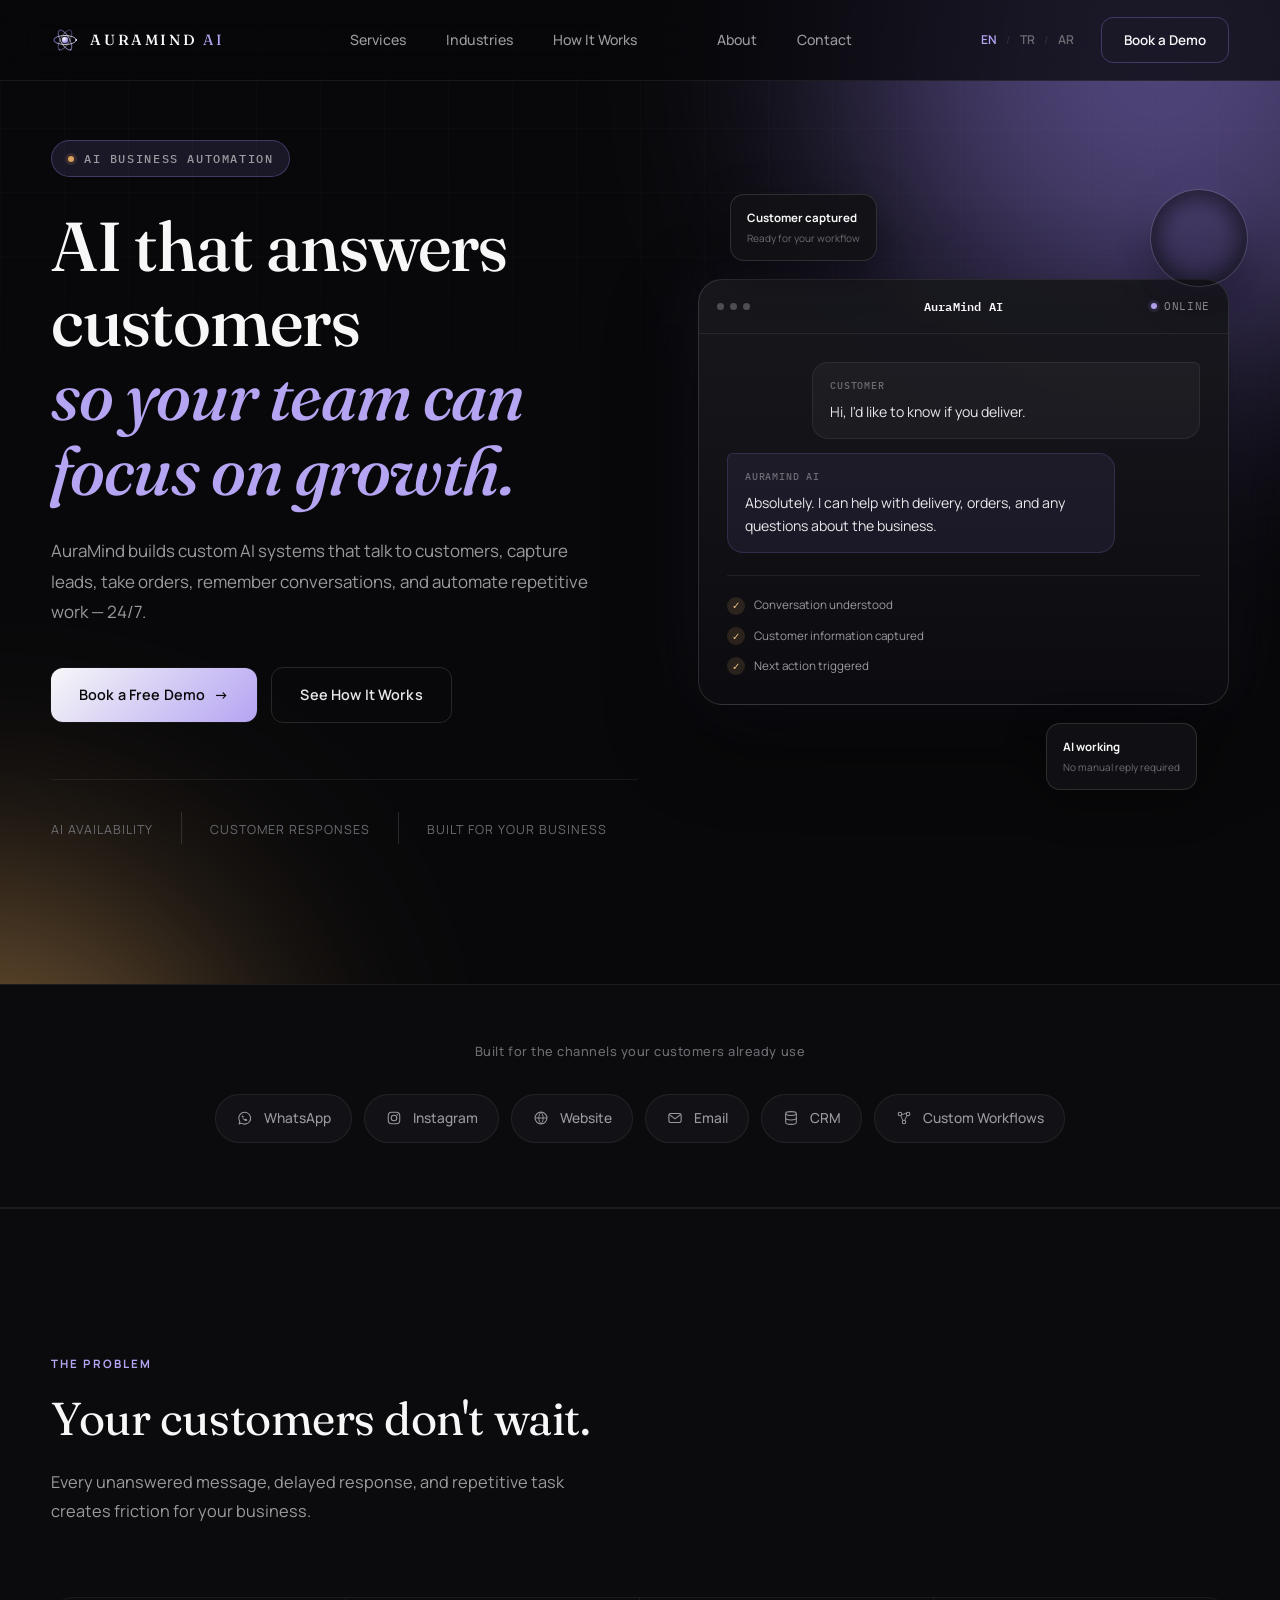
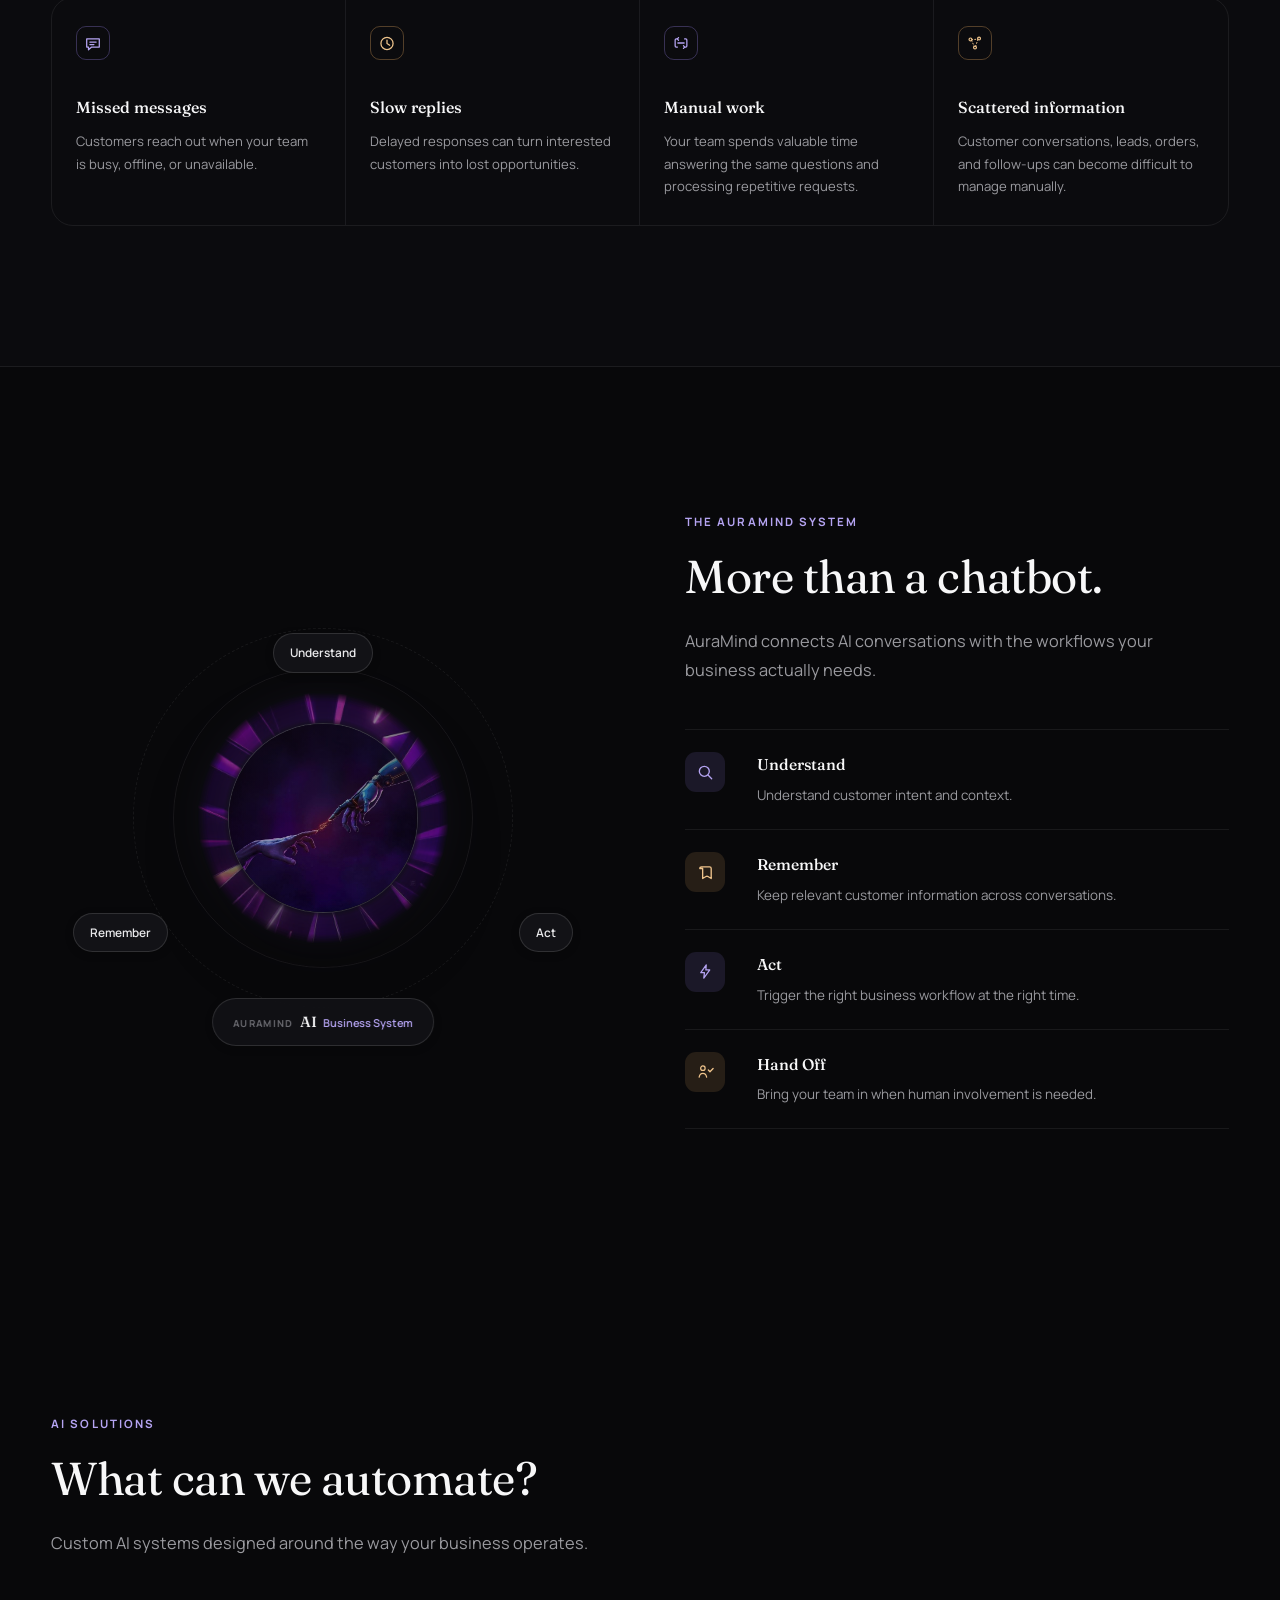
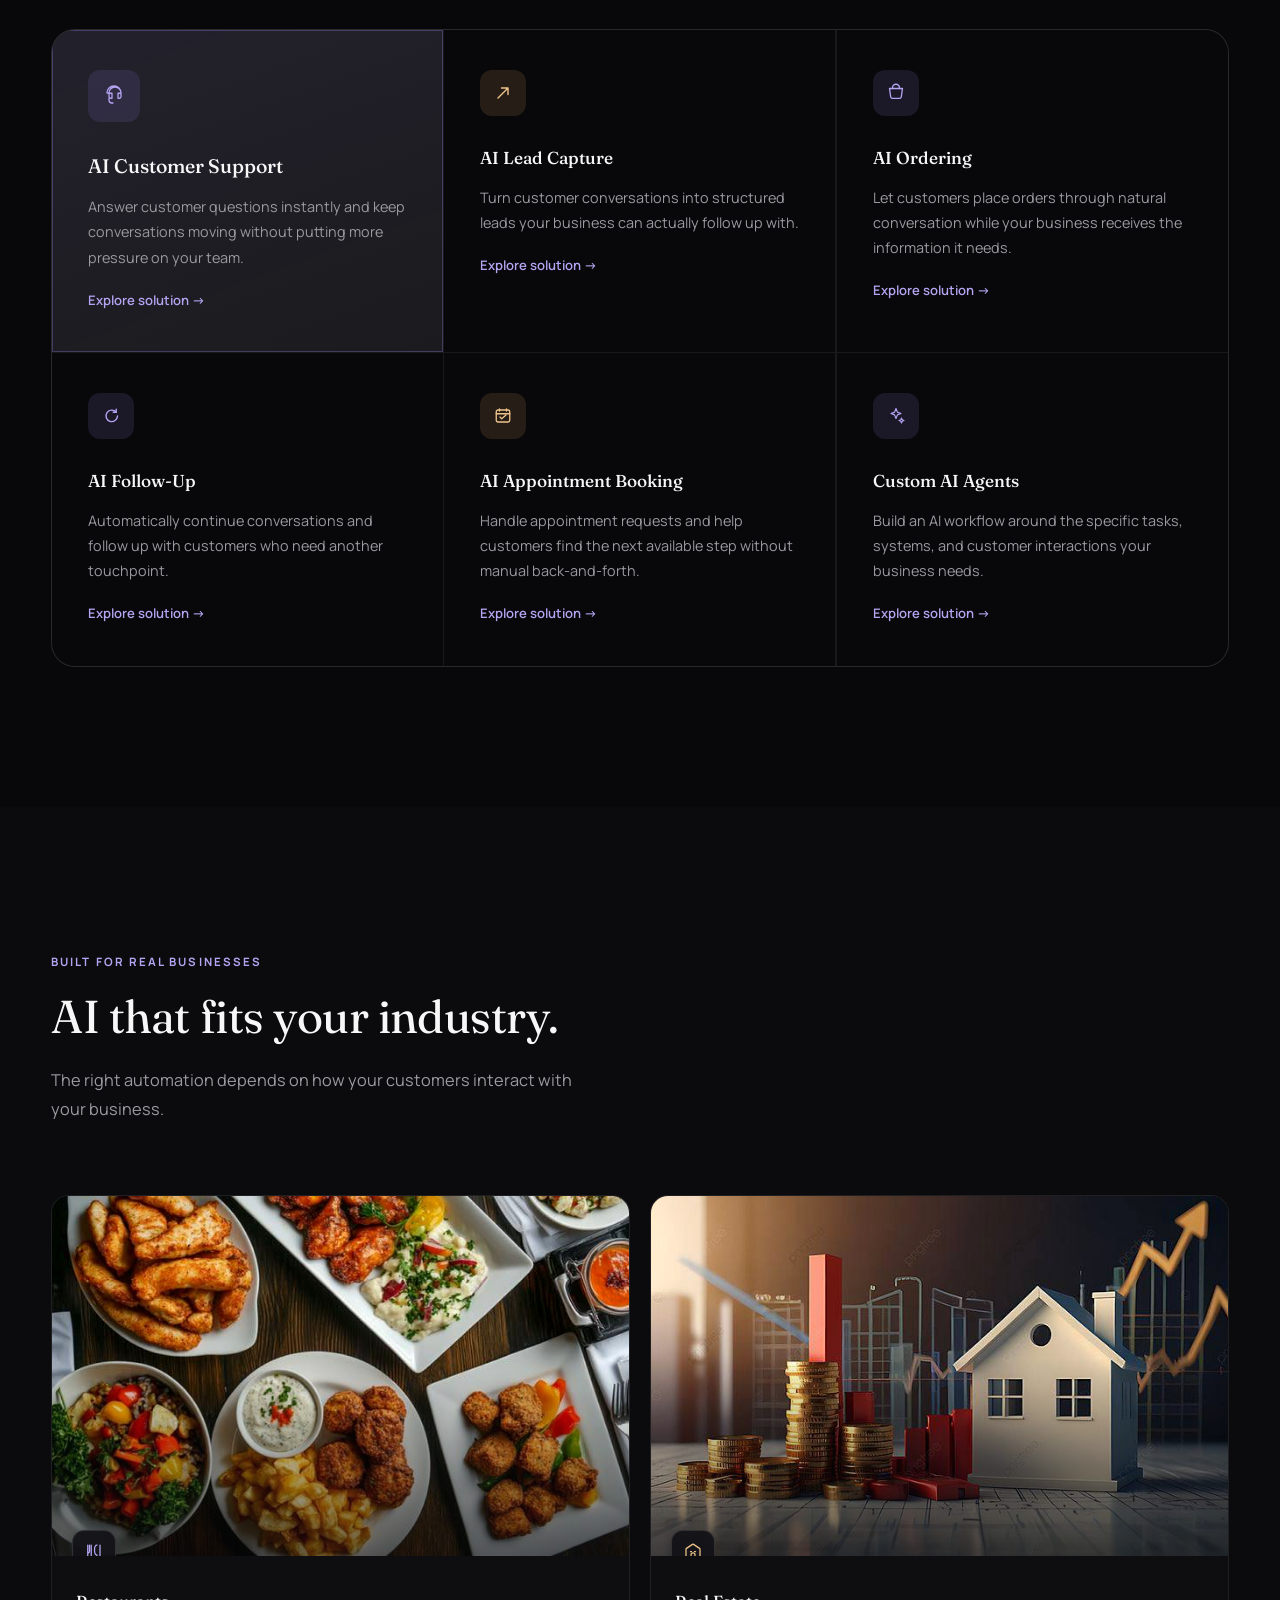
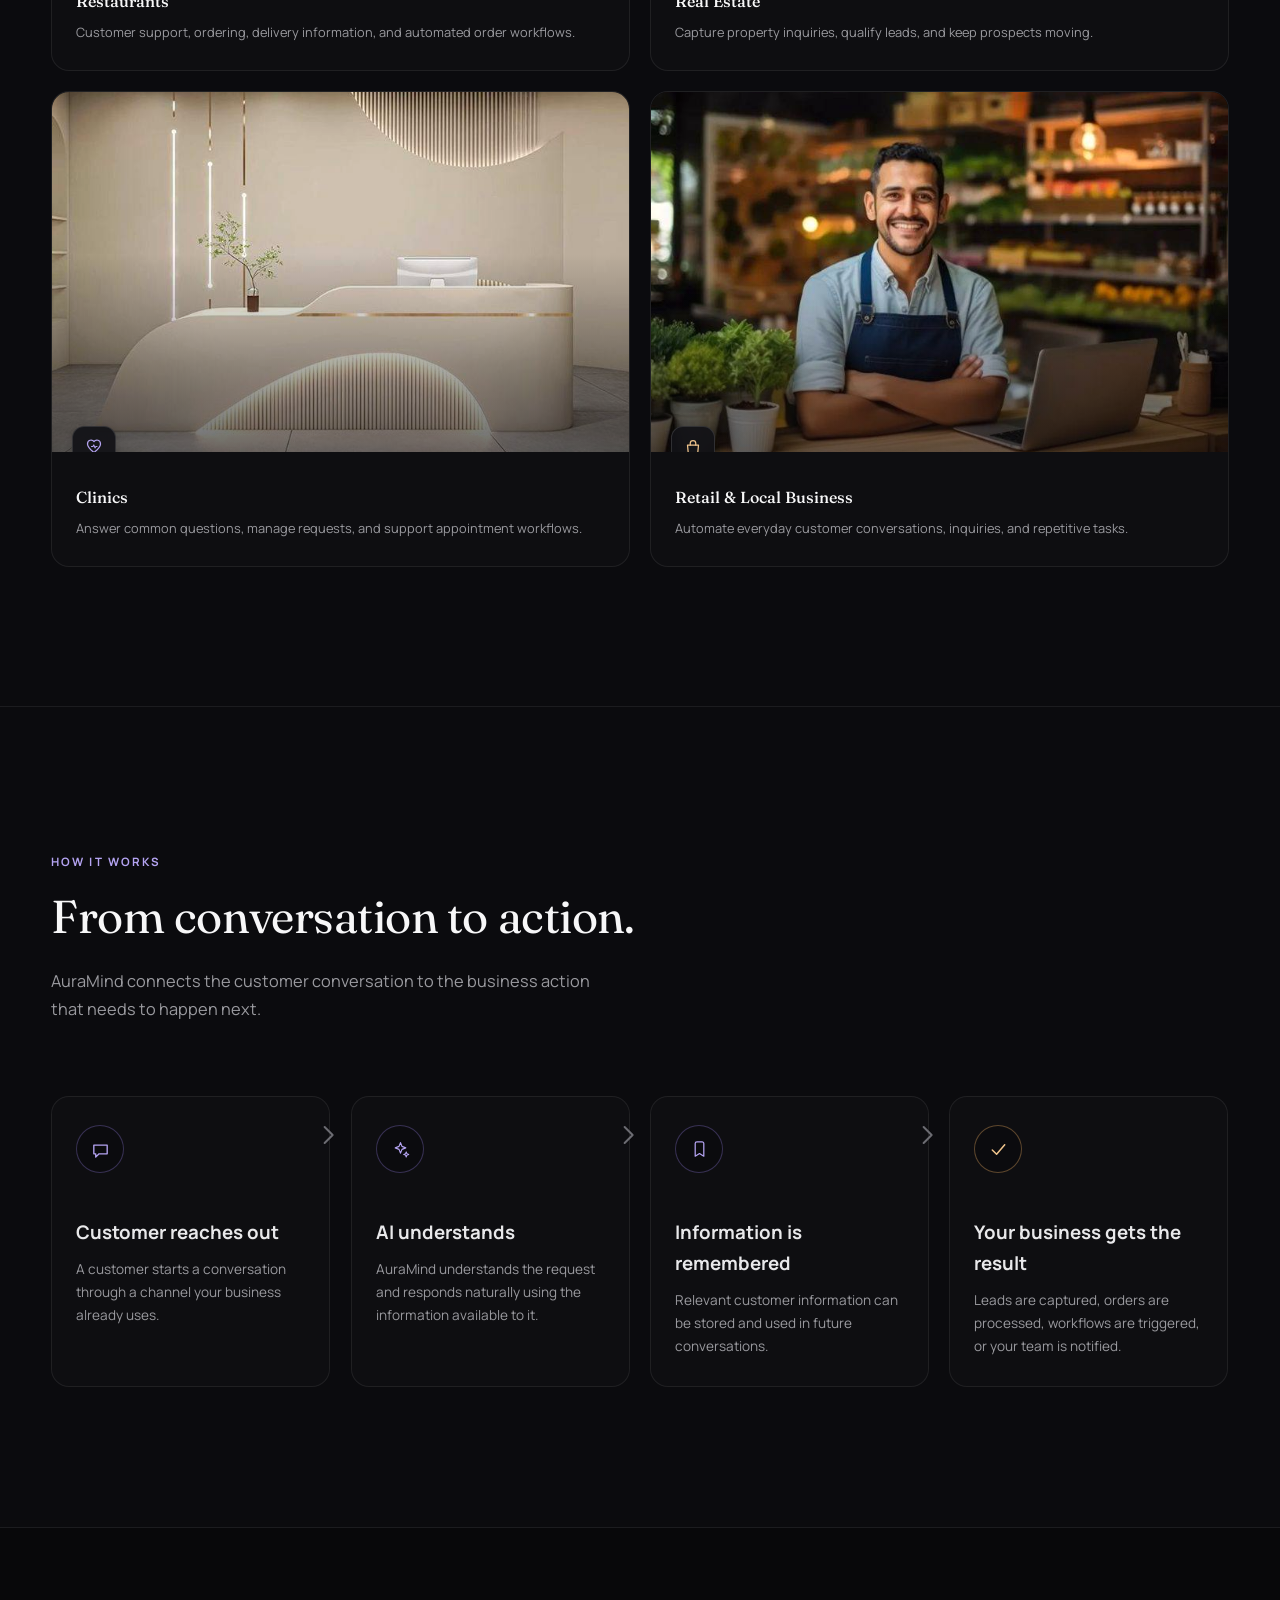
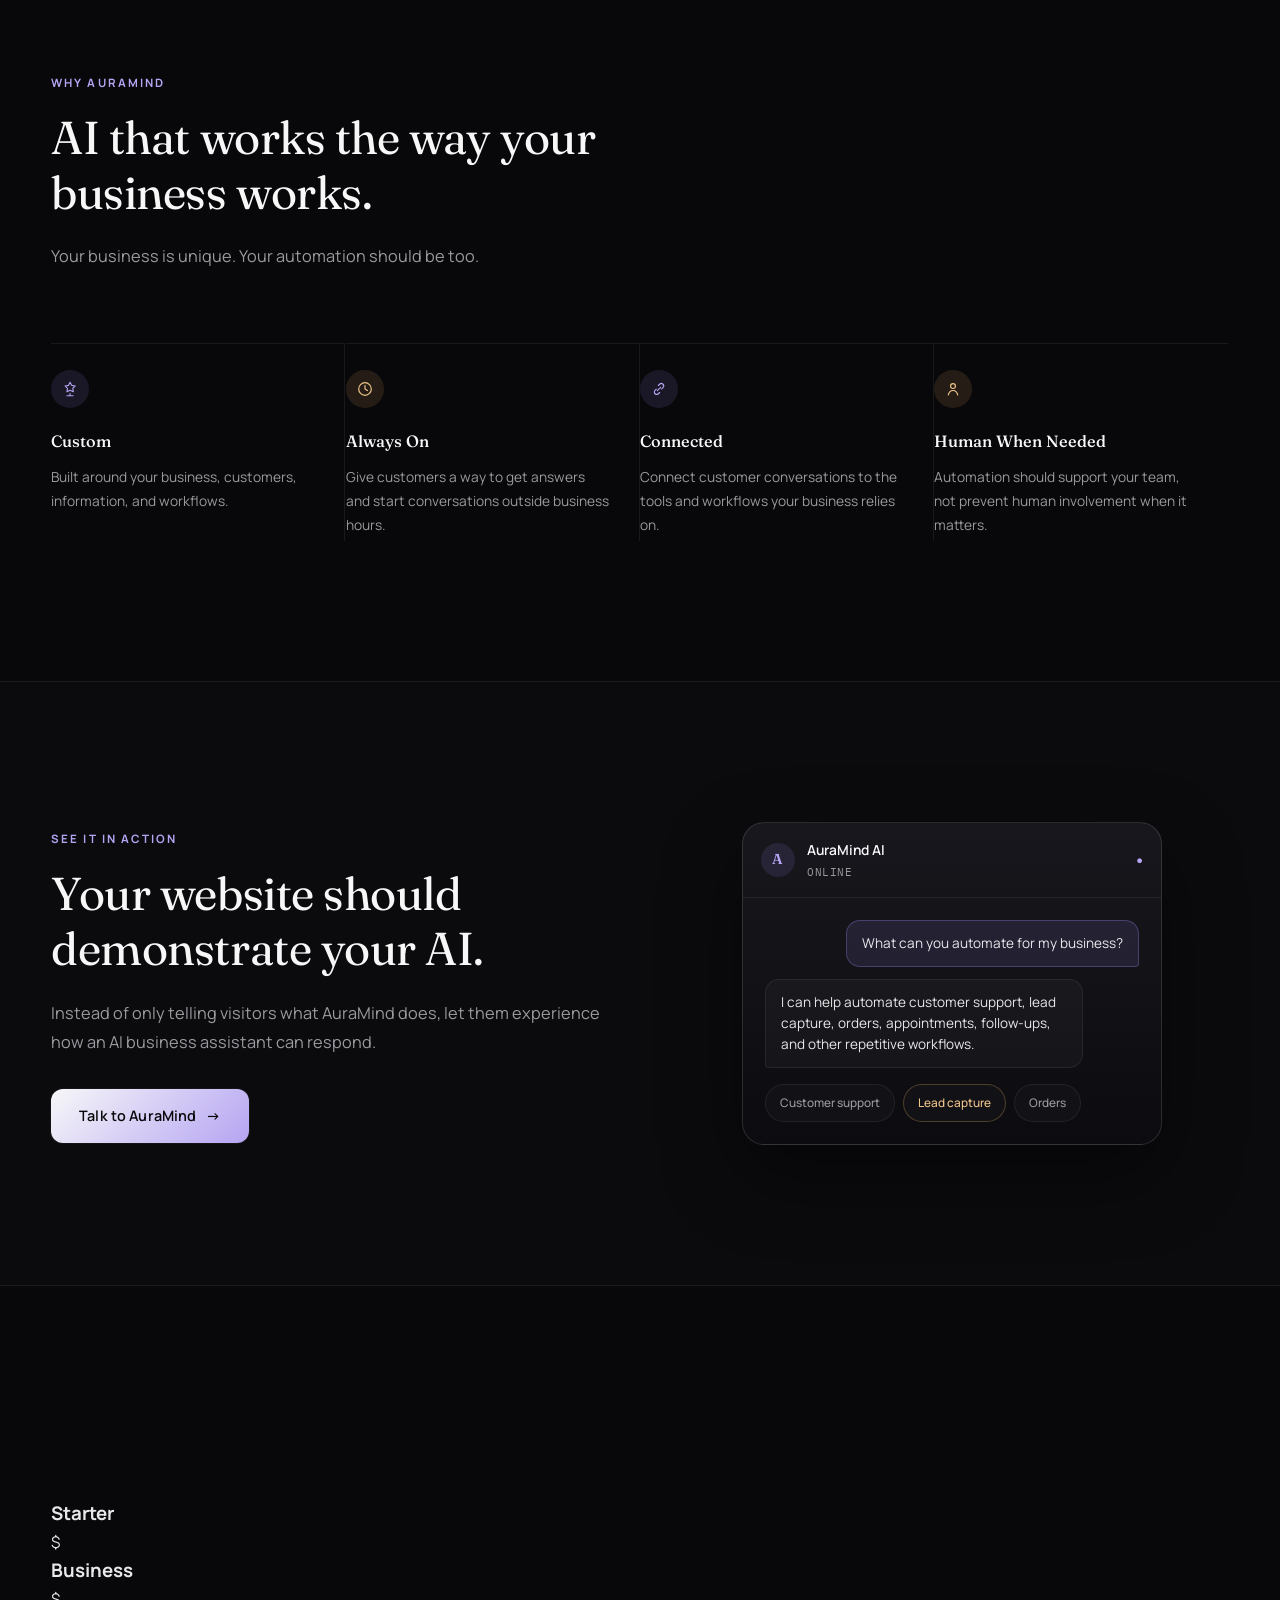
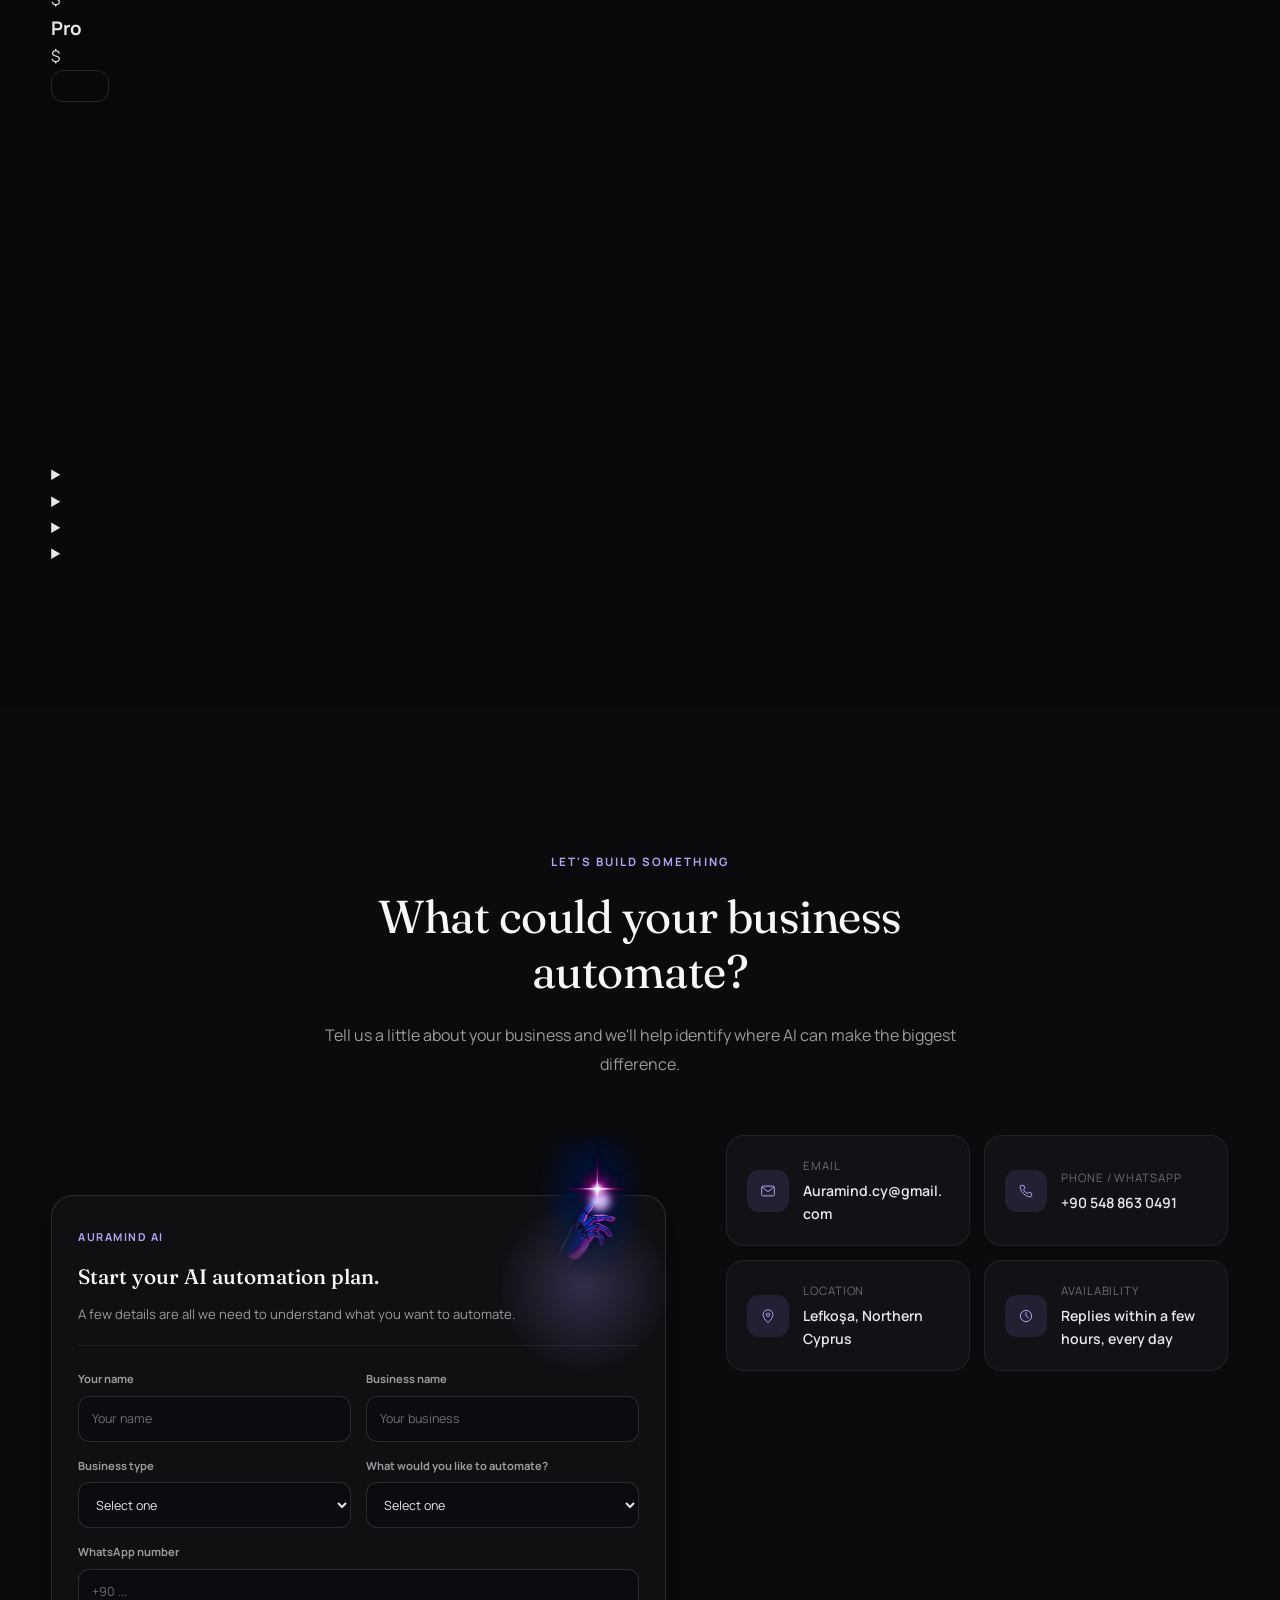
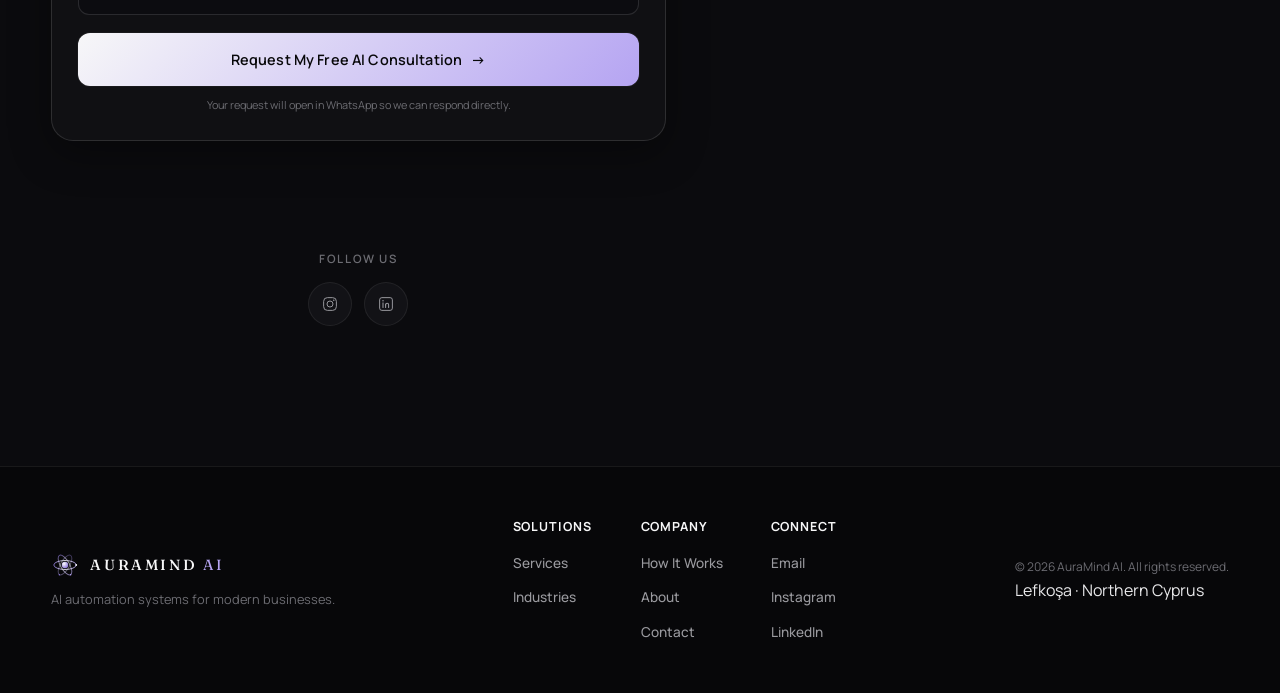
==== commit 01cd021c: "Update" ====
--- a/index.html
+++ b/index.html
@@ -1,2626 +1,1009 @@
 <!DOCTYPE html>
 <html lang="en" dir="ltr">
-<head>
-    <meta charset="UTF-8">
-    <meta name="viewport" content="width=device-width, initial-scale=1.0">
-
-    <meta
-        name="description"
-        content="AuraMind builds custom AI systems that automate customer conversations, capture leads, take orders, and streamline business workflows."
-        data-i18n="meta.description"
-        data-i18n-attr="content"
-    >
-
-    <meta name="theme-color" content="#08080A">
-
-    <title data-i18n="meta.title">AuraMind | AI Automation Agency</title>
-
-    <link rel="preconnect" href="https://fonts.googleapis.com">
-    <link rel="preconnect" href="https://fonts.gstatic.com" crossorigin>
-
-    <link
-        href="https://fonts.googleapis.com/css2?family=Manrope:wght@400;500;600;700;800&family=Fraunces:ital,opsz,wght@0,9..144,400;0,9..144,500;0,9..144,600;1,9..144,500&family=IBM+Plex+Mono:wght@500;600&family=IBM+Plex+Sans+Arabic:wght@400;500;600;700&display=swap"
-        rel="stylesheet"
-    >
-
-    <link rel="stylesheet" href="style.css">
-
-    <meta property="og:title" content="AuraMind | AI Automation Agency">
-    <meta
-        property="og:description"
-        content="Custom AI systems that work for your business."
-    >
-    <meta property="og:type" content="website">
-
-    <meta name="twitter:card" content="summary_large_image">
-</head>
-
-<body>
-
-<!-- =========================================================
+    <head>
+        <meta charset="UTF-8">
+        <meta name="viewport" content="width=device-width, initial-scale=1">
+        <title>AuraMind | AI Automation Agency</title>
+        <meta name="description" content="AuraMind builds custom AI assistants for WhatsApp, Instagram and your website that answer customers, capture leads, take orders and book appointments, 24/7.">
+        <meta name="theme-color" content="#08080A">
+        <meta name="color-scheme" content="dark">
+        <meta name="format-detection" content="telephone=no">
+        <meta name="robots" content="index, follow, max-image-preview:large">
+        <link rel="icon" href="favicon.svg" type="image/svg+xml">
+        <script>
+document.documentElement.classList.add("js");
+        </script>
+        <noscript>
+            <style>
+[data-animate]{opacity:1!important;transform:none!important}
+            </style>
+        </noscript>
+        <link rel="preconnect" href="https://fonts.googleapis.com">
+        <link rel="preconnect" href="https://fonts.gstatic.com" crossorigin>
+        <link rel="preload" as="style" href="https://fonts.googleapis.com/css2?family=Manrope:wght@400;500;600;700&family=Fraunces:ital,opsz,wght@0,9..144,400;0,9..144,500;0,9..144,600;1,9..144,500&family=IBM+Plex+Mono:wght@500;600&family=IBM+Plex+Sans+Arabic:wght@400;500;600;700&display=swap" onload="this.onload=null;this.rel='stylesheet'">
+        <noscript>
+            <link rel="stylesheet" href="https://fonts.googleapis.com/css2?family=Manrope:wght@400;500;600;700&family=Fraunces:ital,opsz,wght@0,9..144,400;0,9..144,500;0,9..144,600;1,9..144,500&family=IBM+Plex+Mono:wght@500;600&family=IBM+Plex+Sans+Arabic:wght@400;500;600;700&display=swap">
+        </noscript>
+        <link rel="stylesheet" href="style.css">
+        <script type="application/ld+json">
+{
+  "@context": "https://schema.org",
+  "@type": "ProfessionalService",
+  "name": "AuraMind AI",
+  "description": "AuraMind builds custom AI assistants for WhatsApp, Instagram and your website that answer customers, capture leads, take orders and book appointments, 24/7.",
+  "email": "auramind.cy@gmail.com",
+  "telephone": "+905488630491",
+  "address": {
+    "@type": "PostalAddress",
+    "addressLocality": "Lefkoşa",
+    "addressRegion": "Northern Cyprus"
+  },
+  "knowsLanguage": [
+    "en",
+    "tr",
+    "ar"
+  ],
+  "serviceType": [
+    "AI customer support automation",
+    "AI lead capture",
+    "AI ordering",
+    "AI appointment booking"
+  ],
+  "sameAs": [
+    "https://www.instagram.com/auramind.cy",
+    "https://www.linkedin.com/in/auramind-ai-49ab6a429/"
+  ]
+}
+        </script>
+        <script type="application/ld+json">
+{
+  "@context": "https://schema.org",
+  "@type": "FAQPage",
+  "mainEntity": [
+    {
+      "@type": "Question",
+      "name": "What does the setup fee cover?",
+      "acceptedAnswer": {
+        "@type": "Answer",
+        "text": "It is a one-time $200 fee that applies to every package. After that, the monthly fee covers hosting, maintenance and small updates."
+      }
+    },
+    {
+      "@type": "Question",
+      "name": "Which languages can the assistant use?",
+      "acceptedAnswer": {
+        "@type": "Answer",
+        "text": "Starter supports up to 2 languages. Business and Pro support English, Turkish and Arabic."
+      }
+    },
+    {
+      "@type": "Question",
+      "name": "Can my team take over a conversation?",
+      "acceptedAnswer": {
+        "@type": "Answer",
+        "text": "Yes. The assistant handles routine questions, and your team steps in whenever a person is needed. On Business and Pro you also get instant lead notifications."
+      }
+    },
+    {
+      "@type": "Question",
+      "name": "How do I get started?",
+      "acceptedAnswer": {
+        "@type": "Answer",
+        "text": "Fill in the short form below. It opens WhatsApp so we can reply directly, usually within a few hours."
+      }
+    }
+  ]
+}
+        </script>
+        <meta property="og:site_name" content="AuraMind AI">
+        <meta property="og:type" content="website">
+        <meta property="og:title" content="AuraMind | AI Automation Agency">
+        <meta property="og:description" content="Custom AI assistants that answer customers, capture leads and take orders, 24/7.">
+        <meta property="og:locale" content="en_US">
+        <meta name="twitter:card" content="summary">
+        <meta name="twitter:title" content="AuraMind | AI Automation Agency">
+        <meta name="twitter:description" content="Custom AI assistants that answer customers, capture leads and take orders, 24/7.">
+    </head>
+    <body data-page="home">
+        <a class="skip-link" href="#main-content" data-i18n="a11y.skip">Skip to content</a>
+        <!-- =========================================================
      NAVIGATION
 ========================================================= -->
-
-<header class="navbar">
-
-    <div class="container nav-container">
-
-        <a href="#home" class="logo" aria-label="AuraMind home">
-
-            <svg
-                class="logo-mark"
-                viewBox="0 0 40 40"
-                fill="none"
-                aria-hidden="true"
-            >
-                <ellipse
-                    cx="20"
-                    cy="20"
-                    rx="16"
-                    ry="6.4"
-                    stroke="url(#navRingGrad)"
-                    stroke-width="1.3"
-                    opacity="0.95"
-                />
-
-                <ellipse
-                    cx="20"
-                    cy="20"
-                    rx="16"
-                    ry="6.4"
-                    stroke="url(#navRingGrad)"
-                    stroke-width="1.3"
-                    opacity="0.65"
-                    transform="rotate(60 20 20)"
-                />
-
-                <ellipse
-                    cx="20"
-                    cy="20"
-                    rx="16"
-                    ry="6.4"
-                    stroke="url(#navRingGrad)"
-                    stroke-width="1.3"
-                    opacity="0.4"
-                    transform="rotate(120 20 20)"
-                />
-
-                <circle
-                    cx="20"
-                    cy="20"
-                    r="4.6"
-                    fill="url(#navCoreGrad)"
-                />
-
-                <circle
-                    cx="36"
-                    cy="20"
-                    r="1.3"
-                    fill="#F7F7F8"
-                />
-
-                <circle
-                    cx="28"
-                    cy="33.9"
-                    r="1.1"
-                    fill="#B5A4F2"
-                />
-
-                <circle
-                    cx="12"
-                    cy="33.9"
-                    r="1"
-                    fill="#8D78D8"
-                />
-
-                <defs>
-
-                    <linearGradient
-                        id="navRingGrad"
-                        x1="4"
-                        y1="20"
-                        x2="36"
-                        y2="20"
-                        gradientUnits="userSpaceOnUse"
-                    >
-                        <stop offset="0%" stop-color="#8D78D8"/>
-                        <stop offset="50%" stop-color="#F7F7F8"/>
-                        <stop offset="100%" stop-color="#B5A4F2"/>
-                    </linearGradient>
-
-                    <radialGradient
-                        id="navCoreGrad"
-                        cx="35%"
-                        cy="32%"
-                        r="70%"
-                    >
-                        <stop offset="0%" stop-color="#FFFFFF"/>
-                        <stop offset="100%" stop-color="#8D78D8"/>
-                    </radialGradient>
-
-                </defs>
-
-            </svg>
-
-            <span class="logo-text">
-                AURA MIND<span class="accent"> AI</span>
-            </span>
-
-        </a>
-
-        <nav
-            class="nav-links"
-            aria-label="Main navigation"
-        >
-
-            <a
-                href="#services"
-                data-i18n="nav.services"
-            >
-                Services
-            </a>
-
-            <a
-                href="#industries"
-                data-i18n="nav.industries"
-            >
-                Industries
-            </a>
-
-            <a
-                href="#how-it-works"
-                data-i18n="nav.howItWorks"
-            >
-                How It Works
-            </a>
-
-            <a
-                href="#about"
-                data-i18n="nav.about"
-            >
-                About
-            </a>
-
-            <a
-                href="#contact"
-                data-i18n="nav.contact"
-            >
-                Contact
-            </a>
-
-        </nav>
-
-        <div class="nav-right">
-
-            <div
-                class="lang-switch"
-                aria-label="Language selector"
-            >
-
-                <button
-                    type="button"
-                    class="lang-option is-active"
-                    data-lang="en"
-                    aria-current="true"
-                >
-                    EN
+        <header class="navbar">
+            <div class="container nav-container">
+                <a href="#home" class="logo" aria-label="AuraMind home" data-i18n="a11y.home" data-i18n-attr="aria-label">
+                    <svg class="logo-mark" viewBox="0 0 40 40" fill="none" aria-hidden="true" focusable="false">
+                        <ellipse cx="20" cy="20" rx="16" ry="6.4" stroke="url(#navRingGrad)" stroke-width="1.3" opacity="0.95"/>
+                        <ellipse cx="20" cy="20" rx="16" ry="6.4" stroke="url(#navRingGrad)" stroke-width="1.3" opacity="0.65" transform="rotate(60 20 20)"/>
+                        <ellipse cx="20" cy="20" rx="16" ry="6.4" stroke="url(#navRingGrad)" stroke-width="1.3" opacity="0.4" transform="rotate(120 20 20)"/>
+                        <circle cx="20" cy="20" r="4.6" fill="url(#navCoreGrad)"/>
+                        <circle cx="36" cy="20" r="1.3" fill="#F7F7F8"/>
+                        <circle cx="28" cy="33.9" r="1.1" fill="#B5A4F2"/>
+                        <circle cx="12" cy="33.9" r="1" fill="#8D78D8"/>
+                        <defs>
+                            <linearGradient id="navRingGrad" x1="4" y1="20" x2="36" y2="20" gradientUnits="userSpaceOnUse">
+                                <stop offset="0%" stop-color="#8D78D8"/>
+                                <stop offset="50%" stop-color="#F7F7F8"/>
+                                <stop offset="100%" stop-color="#B5A4F2"/>
+                            </linearGradient>
+                            <radialGradient id="navCoreGrad" cx="35%" cy="32%" r="70%">
+                                <stop offset="0%" stop-color="#FFFFFF"/>
+                                <stop offset="100%" stop-color="#8D78D8"/>
+                            </radialGradient>
+                        </defs>
+                    </svg>
+                    <span class="logo-text">AURAMIND<span class="accent"> AI</span></span>
+                </a>
+                <nav class="nav-links" aria-label="Main navigation" data-i18n="a11y.mainNav" data-i18n-attr="aria-label">
+                    <a href="#services" data-i18n="nav.services">Services</a>
+                    <a href="#industries" data-i18n="nav.industries">Industries</a>
+                    <a href="#how-it-works" data-i18n="nav.howItWorks">How It Works</a>
+                    <a href="pricing.html" data-i18n="nav.pricing">Pricing</a>
+                    <a href="#about" data-i18n="nav.about">About</a>
+                    <a href="#contact" data-i18n="nav.contact">Contact</a>
+                </nav>
+                <div class="nav-right">
+                    <div class="lang-switch" role="group" aria-label="Language selector" data-i18n="a11y.language" data-i18n-attr="aria-label">
+                        <button type="button" class="lang-option is-active" data-lang="en" lang="en" aria-label="English" aria-pressed="true">EN</button>
+                        <span class="lang-divider">/</span>
+                        <button type="button" class="lang-option" data-lang="tr" lang="tr" aria-label="Türkçe" aria-pressed="false">TR</button>
+                        <span class="lang-divider">/</span>
+                        <button type="button" class="lang-option" data-lang="ar" lang="ar" aria-label="العربية" aria-pressed="false">AR</button>
+                    </div>
+                    <a href="#contact" class="nav-button" data-i18n="nav.bookDemo">Book a Demo</a>
+                </div>
+                <button type="button" class="mobile-menu-button" id="mobileMenuButton" aria-label="Open menu" aria-expanded="false" aria-controls="mobileNavLinks">
+                    <span></span>
+                    <span></span>
+                    <span></span>
                 </button>
-
-                <span class="lang-divider">/</span>
-
-                <button
-                    type="button"
-                    class="lang-option"
-                    data-lang="tr"
-                    aria-current="false"
-                >
-                    TR
-                </button>
-
-                <span class="lang-divider">/</span>
-
-                <button
-                    type="button"
-                    class="lang-option"
-                    data-lang="ar"
-                    aria-current="false"
-                >
-                    AR
-                </button>
-
             </div>
-
-            <a
-                href="#contact"
-                class="nav-button"
-                data-i18n="nav.bookDemo"
-            >
-                Book a Demo
-            </a>
-
-        </div>
-
-        <button
-            type="button"
-            class="mobile-menu-button"
-            id="mobileMenuButton"
-            aria-label="Open menu"
-            aria-expanded="false"
-            aria-controls="mobileNavLinks"
-        >
-            <span></span>
-            <span></span>
-            <span></span>
-        </button>
-
-    </div>
-
-    <nav
-        class="mobile-nav-links"
-        id="mobileNavLinks"
-        aria-label="Mobile navigation"
-        aria-hidden="true"
-    >
-
-        <a
-            href="#services"
-            data-i18n="nav.services"
-        >
-            Services
-        </a>
-
-        <a
-            href="#industries"
-            data-i18n="nav.industries"
-        >
-            Industries
-        </a>
-
-        <a
-            href="#how-it-works"
-            data-i18n="nav.howItWorks"
-        >
-            How It Works
-        </a>
-
-        <a
-            href="#about"
-            data-i18n="nav.about"
-        >
-            About
-        </a>
-
-        <a
-            href="#contact"
-            data-i18n="nav.contact"
-        >
-            Contact
-        </a>
-
-        <div
-            class="lang-switch lang-switch-mobile"
-            aria-label="Language selector"
-        >
-
-            <button
-                type="button"
-                class="lang-option is-active"
-                data-lang="en"
-                aria-current="true"
-            >
-                EN
-            </button>
-
-            <span class="lang-divider">/</span>
-
-            <button
-                type="button"
-                class="lang-option"
-                data-lang="tr"
-                aria-current="false"
-            >
-                TR
-            </button>
-
-            <span class="lang-divider">/</span>
-            <button
-                type="button"
-                class="lang-option"
-                data-lang="ar"
-                aria-current="false"
-            >
-                AR
-            </button>
-
-        </div>
-
-        <a
-            href="#contact"
-            class="nav-button mobile-demo-button"
-            data-i18n="nav.bookDemo"
-        >
-            Book a Demo
-        </a>
-
-    </nav>
-
-</header>
-
-<main>
-
-<!-- =========================================================
+            <nav class="mobile-nav-links" id="mobileNavLinks" aria-label="Mobile navigation" data-i18n="a11y.mobileNav" data-i18n-attr="aria-label" aria-hidden="true">
+                <a href="#services" data-i18n="nav.services">Services</a>
+                <a href="#industries" data-i18n="nav.industries">Industries</a>
+                <a href="#how-it-works" data-i18n="nav.howItWorks">How It Works</a>
+                <a href="pricing.html" data-i18n="nav.pricing">Pricing</a>
+                <a href="#about" data-i18n="nav.about">About</a>
+                <a href="#contact" data-i18n="nav.contact">Contact</a>
+                <div class="lang-switch lang-switch-mobile" role="group" aria-label="Language selector" data-i18n="a11y.language" data-i18n-attr="aria-label">
+                    <button type="button" class="lang-option is-active" data-lang="en" lang="en" aria-label="English" aria-pressed="true">EN</button>
+                    <span class="lang-divider">/</span>
+                    <button type="button" class="lang-option" data-lang="tr" lang="tr" aria-label="Türkçe" aria-pressed="false">TR</button>
+                    <span class="lang-divider">/</span>
+                    <button type="button" class="lang-option" data-lang="ar" lang="ar" aria-label="العربية" aria-pressed="false">AR</button>
+                </div>
+                <a href="#contact" class="nav-button mobile-demo-button" data-i18n="nav.bookDemo">Book a Demo</a>
+            </nav>
+        </header>
+        <main id="main-content" tabindex="-1">
+            <!-- =========================================================
      HERO
 ========================================================= -->
-
-<section
-    id="home"
-    class="hero section"
->
-
-    <div
-        class="hero-background"
-        aria-hidden="true"
-    >
-
-        <div class="grid-overlay"></div>
-
-        <div class="glow glow-one"></div>
-
-        <div class="glow glow-two"></div>
-
-    </div>
-
-    <div class="container hero-container">
-
-        <div class="hero-content">
-
-            <span
-                class="eyebrow"
-                data-animate="fade-up"
-                data-i18n="hero.eyebrow"
-            >
-                AI BUSINESS AUTOMATION
-            </span>
-
-            <h1
-                class="hero-title"
-                data-animate="fade-up"
-                data-animate-delay="1"
-            >
-
-                <span
-                    class="hero-title-line1"
-                    data-i18n="hero.h1_line1"
-                >
-                    AI that answers customers
-                </span>
-
-                <span
-                    class="hero-title-line2"
-                    data-i18n="hero.h1_line2"
-                >
-                    so your team can focus on growth.
-                </span>
-
-            </h1>
-
-            <p
-                class="hero-description"
-                data-i18n="hero.description"
-                data-animate="fade-up"
-                data-animate-delay="2"
-            >
-                AuraMind builds custom AI systems that talk to customers,
-                capture leads, take orders, remember conversations,
-                and automate repetitive work — 24/7.
-            </p>
-
-            <div
-                class="hero-buttons"
-                data-animate="fade-up"
-                data-animate-delay="3"
-            >
-
-                <a
-                    href="#contact"
-                    class="btn btn-primary"
-                >
-
-                    <span data-i18n="hero.btnPrimary">
-                        Book a Free Demo
-                    </span>
-
-                    <span aria-hidden="true">
-                        →
-                    </span>
-
-                </a>
-
-                <a
-                    href="#how-it-works"
-                    class="btn btn-secondary"
-                    data-i18n="hero.btnSecondary"
-                >
-                    See How It Works
-                </a>
-
-            </div>
-
-            <div
-                class="hero-trust"
-                data-animate="fade-up"
-                data-animate-delay="4"
-            >
-
-                <div class="trust-item">
-
-                    <strong>
-                        24/7
-                    </strong>
-
-                    <small data-i18n="hero.trustAvailability">
-                        AI availability
-                    </small>
-
-                </div>
-
-                <div class="trust-divider"></div>
-
-                <div class="trust-item">
-
-                    <strong>
-                        Instant
-                    </strong>
-
-                    <small data-i18n="hero.trustResponse">
-                        Customer responses
-                    </small>
-
-                </div>
-
-                <div class="trust-divider"></div>
-
-                <div class="trust-item">
-
-                    <strong>
-                        Custom
-                    </strong>
-                    <small data-i18n="hero.trustCustom">
-                        Built for your business
-                    </small>
-
-                </div>
-
-            </div>
-
-        </div>
-
-        <!-- =====================================================
+            <section id="home" aria-labelledby="hero-title" class="hero section">
+                <div class="hero-background" aria-hidden="true">
+                    <div class="grid-overlay"></div>
+                    <div class="glow glow-one"></div>
+                    <div class="glow glow-two"></div>
+                </div>
+                <div class="container hero-container">
+                    <div class="hero-content">
+                        <span class="eyebrow" data-animate="fade-up" data-i18n="hero.eyebrow">AI BUSINESS AUTOMATION</span>
+                        <h1 id="hero-title" class="hero-title" data-animate="fade-up" data-animate-delay="1">
+                            <span class="hero-title-line1" data-i18n="hero.h1_line1">AI that answers customers</span>
+                            <span class="hero-title-line2" data-i18n="hero.h1_line2">so your team can focus on growth.</span>
+                        </h1>
+                        <p class="hero-description" data-i18n="hero.description" data-animate="fade-up" data-animate-delay="2">AuraMind builds custom AI systems that talk to customers, capture leads, take orders, remember conversations, and automate repetitive work — 24/7.</p>
+                        <div class="hero-buttons" data-animate="fade-up" data-animate-delay="3">
+                            <a href="#contact" class="btn btn-primary">
+                                <span data-i18n="hero.btnPrimary">Book a Free Demo</span>
+                                <span aria-hidden="true">→</span>
+                            </a>
+                            <a href="#how-it-works" class="btn btn-secondary" data-i18n="hero.btnSecondary">See How It Works</a>
+                        </div>
+                        <div class="hero-trust" data-animate="fade-up" data-animate-delay="4">
+                            <div class="trust-item">
+                                <strong data-i18n="hero.trustAvailabilityValue">24/7</strong>
+                                <small data-i18n="hero.trustAvailability">AI availability</small>
+                            </div>
+                            <div class="trust-divider"></div>
+                            <div class="trust-item">
+                                <strong data-i18n="hero.trustResponseValue">Instant</strong>
+                                <small data-i18n="hero.trustResponse">Customer responses</small>
+                            </div>
+                            <div class="trust-divider"></div>
+                            <div class="trust-item">
+                                <strong data-i18n="hero.trustCustomValue">Custom</strong>
+                                <small data-i18n="hero.trustCustom">Built for your business</small>
+                            </div>
+                        </div>
+                    </div>
+                    <!-- =====================================================
              HERO PRODUCT PREVIEW
         ====================================================== -->
-
-        <div
-            class="hero-visual hero-system-visual"
-            data-animate="zoom-in"
-            data-animate-delay="4"
-        >
-
-            <div class="hero-artifact" aria-hidden="true">
-                <video
-                    src="images/hero-nebula.mp4"
-                    autoplay
-                    muted
-                    loop
-                    playsinline
-                    preload="auto"
-                    width="540"
-                    height="540"
-                ></video>
+                    <div class="hero-visual hero-system-visual" data-animate="zoom-in" data-animate-delay="4">
+                        <div class="hero-artifact" aria-hidden="true">
+                            <video src="images/hero-nebula.mp4" autoplay muted loop playsinline preload="metadata" disablepictureinpicture width="540" height="540"></video>
+                        </div>
+                        <div class="system-window">
+                            <div class="system-window-bar">
+                                <div class="window-dots"><span></span> <span></span> <span></span></div>
+                                <div class="window-title">AuraMind AI</div>
+                                <div class="window-status">
+                                    <span class="status-dot"></span>
+                                    <span data-i18n="hero.online">Online</span>
+                                </div>
+                            </div>
+                            <div class="system-chat">
+                                <div class="system-message customer">
+                                    <small data-i18n="hero.previewCustomerLabel">Customer</small>
+                                    <p data-i18n="hero.previewCustomer">Hi, I'd like to know if you deliver.</p>
+                                </div>
+                                <div class="system-message ai">
+                                    <small data-i18n="hero.previewAiLabel">AuraMind AI</small>
+                                    <p data-i18n="hero.previewAi">Absolutely. I can help with delivery, orders, and any questions about the business.</p>
+                                </div>
+                                <div class="system-actions">
+                                    <span>
+                                        <i aria-hidden="true">✓</i>
+                                        <span data-i18n="hero.previewAction1">Conversation understood</span>
+                                    </span>
+                                    <span>
+                                        <i aria-hidden="true">✓</i>
+                                        <span data-i18n="hero.previewAction2">Customer information captured</span>
+                                    </span>
+                                    <span>
+                                        <i aria-hidden="true">✓</i>
+                                        <span data-i18n="hero.previewAction3">Next action triggered</span>
+                                    </span>
+                                </div>
+                            </div>
+                        </div>
+                        <div class="system-float system-float-top">
+                            <strong data-i18n="hero.floatTopTitle">Customer captured</strong>
+                            <small data-i18n="hero.floatTopText">Ready for your workflow</small>
+                        </div>
+                        <div class="system-float system-float-bottom">
+                            <strong data-i18n="hero.floatBottomTitle">AI working</strong>
+                            <small data-i18n="hero.floatBottomText">No manual reply required</small>
+                        </div>
+                    </div>
+                </div>
+            </section>
+            <!-- =========================================================
+     PLATFORM STRIP
+========================================================= -->
+            <section id="platforms" class="platform-strip" aria-labelledby="platforms-label">
+                <div class="container">
+                    <p class="platform-label" id="platforms-label" data-i18n="platforms.label">Built for the channels your customers already use</p>
+                    <div class="platforms-row">
+                        <span class="platform-tag">
+                            <svg viewBox="0 0 22 22" fill="none" aria-hidden="true" focusable="false">
+                                <path d="M6 17.5 3.8 18.2l.9-2.75A7.25 7.25 0 1 1 11 18.5a7.2 7.2 0 0 1-3.6-.97L6 17.5Z" stroke="currentColor" stroke-width="1.3" stroke-linejoin="round"/>
+                                <path d="M8 9.7c0 3 2.4 5 4.7 5 .5 0 1-.4.9-.9l-.15-.85a.75.75 0 0 0-.5-.58l-1.2-.4a.75.75 0 0 0-.78.2l-.4.42c-.75-.4-1.5-1.15-1.9-1.9l.42-.4a.75.75 0 0 0 .2-.78l-.4-1.2a.75.75 0 0 0-.58-.5L7.9 8.4a.9.9 0 0 0-.9.9v.4Z" fill="currentColor"/>
+                            </svg>
+                            WhatsApp
+                        </span>
+                        <span class="platform-tag">
+                            <svg viewBox="0 0 22 22" fill="none" aria-hidden="true" focusable="false">
+                                <rect x="4" y="4" width="14" height="14" rx="4.2" stroke="currentColor" stroke-width="1.3"/>
+                                <circle cx="11" cy="11" r="3.4" stroke="currentColor" stroke-width="1.3"/>
+                                <circle cx="15.1" cy="6.9" r="0.9" fill="currentColor"/>
+                            </svg>
+                            Instagram
+                        </span>
+                        <span class="platform-tag">
+                            <svg viewBox="0 0 22 22" fill="none" aria-hidden="true" focusable="false">
+                                <circle cx="11" cy="11" r="7.25" stroke="currentColor" stroke-width="1.3"/>
+                                <path d="M4 11h14M11 3.75c1.7 1.9 2.65 4.5 2.65 7.25S12.7 16.35 11 18.25c-1.7-1.9-2.65-4.5-2.65-7.25S9.3 5.65 11 3.75Z" stroke="currentColor" stroke-width="1.15"/>
+                            </svg>
+                            Website
+                        </span>
+                        <span class="platform-tag">
+                            <svg viewBox="0 0 22 22" fill="none" aria-hidden="true" focusable="false">
+                                <rect x="3.5" y="5.5" width="15" height="11" rx="2" stroke="currentColor" stroke-width="1.3"/>
+                                <path d="M4.3 6.8 11 12l6.7-5.2" stroke="currentColor" stroke-width="1.3" stroke-linecap="round" stroke-linejoin="round"/>
+                            </svg>
+                            Email
+                        </span>
+                        <span class="platform-tag">
+                            <svg viewBox="0 0 22 22" fill="none" aria-hidden="true" focusable="false">
+                                <ellipse cx="11" cy="5.6" rx="6.5" ry="2.4" stroke="currentColor" stroke-width="1.25"/>
+                                <path d="M4.5 5.6V11c0 1.33 2.9 2.4 6.5 2.4s6.5-1.07 6.5-2.4V5.6" stroke="currentColor" stroke-width="1.25"/>
+                                <path d="M4.5 11v5.4c0 1.33 2.9 2.4 6.5 2.4s6.5-1.07 6.5-2.4V11" stroke="currentColor" stroke-width="1.25"/>
+                            </svg>
+                            CRM
+                        </span>
+                        <span class="platform-tag">
+                            <svg viewBox="0 0 22 22" fill="none" aria-hidden="true" focusable="false">
+                                <circle cx="6" cy="6" r="2.15" stroke="currentColor" stroke-width="1.25"/>
+                                <circle cx="16" cy="6" r="2.15" stroke="currentColor" stroke-width="1.25"/>
+                                <circle cx="11" cy="16" r="2.15" stroke="currentColor" stroke-width="1.25"/>
+                                <path d="M7.9 7.1 14.1 4.9M14.7 7.9 12 13.5M9.3 13.5 7.2 8" stroke="currentColor" stroke-width="1.1" stroke-linecap="round"/>
+                            </svg>
+                            Custom Workflows
+                        </span>
+                    </div>
+                </div>
+            </section>
+            <!-- =========================================================
+     PROBLEM
+========================================================= -->
+            <section id="problem" aria-labelledby="problem-title" class="problem-section section">
+                <div class="container">
+                    <div class="section-heading">
+                        <span class="section-kicker" data-i18n="problem.kicker">THE PROBLEM</span>
+                        <h2 id="problem-title" data-i18n="problem.title">Your customers don't wait.</h2>
+                        <p data-i18n="problem.description">Every unanswered message, delayed response, and repetitive task creates friction for your business.</p>
+                    </div>
+                    <div class="problem-grid">
+                        <article class="problem-card" data-animate="fade-up">
+                            <div class="problem-number">
+                                <svg viewBox="0 0 20 20" fill="none" aria-hidden="true" focusable="false">
+                                    <path d="M3 5.5h14v9H8.5L5 17.5v-3H3v-9Z" stroke="currentColor" stroke-width="1.4" stroke-linejoin="round"/>
+                                    <path d="M6.5 9h7M6.5 11.7h4.5" stroke="currentColor" stroke-width="1.4" stroke-linecap="round"/>
+                                </svg>
+                            </div>
+                            <h3 data-i18n="problem.card1Title">Missed messages</h3>
+                            <p data-i18n="problem.card1Text">Customers reach out when your team is busy, offline, or unavailable.</p>
+                        </article>
+                        <article class="problem-card" data-animate="fade-up">
+                            <div class="problem-number">
+                                <svg viewBox="0 0 20 20" fill="none" aria-hidden="true" focusable="false">
+                                    <circle cx="10" cy="10.5" r="6.75" stroke="currentColor" stroke-width="1.4"/>
+                                    <path d="M10 6.75V10.5l3 2" stroke="currentColor" stroke-width="1.4" stroke-linecap="round" stroke-linejoin="round"/>
+                                </svg>
+                            </div>
+                            <h3 data-i18n="problem.card2Title">Slow replies</h3>
+                            <p data-i18n="problem.card2Text">Delayed responses can turn interested customers into lost opportunities.</p>
+                        </article>
+                        <article class="problem-card" data-animate="fade-up">
+                            <div class="problem-number">
+                                <svg viewBox="0 0 20 20" fill="none" aria-hidden="true" focusable="false">
+                                    <path d="M6 5.5H4.75A1.25 1.25 0 0 0 3.5 6.75v6.5a1.25 1.25 0 0 0 1.25 1.25H6M14 5.5h1.25a1.25 1.25 0 0 1 1.25 1.25v6.5a1.25 1.25 0 0 1-1.25 1.25H14" stroke="currentColor" stroke-width="1.4" stroke-linecap="round"/>
+                                    <path d="M7.25 4 6 5.5l1.25 1.5M12.75 16l1.25-1.5-1.25-1.5" stroke="currentColor" stroke-width="1.4" stroke-linecap="round" stroke-linejoin="round"/>
+                                    <path d="M6.5 10h7" stroke="currentColor" stroke-width="1.4" stroke-linecap="round"/>
+                                </svg>
+                            </div>
+                            <h3 data-i18n="problem.card3Title">Manual work</h3>
+                            <p data-i18n="problem.card3Text">Your team spends valuable time answering the same questions and processing repetitive requests.</p>
+                        </article>
+                        <article class="problem-card" data-animate="fade-up">
+                            <div class="problem-number">
+                                <svg viewBox="0 0 20 20" fill="none" aria-hidden="true" focusable="false">
+                                    <circle cx="5" cy="6" r="1.6" stroke="currentColor" stroke-width="1.3"/>
+                                    <circle cx="14.5" cy="5" r="1.6" stroke="currentColor" stroke-width="1.3"/>
+                                    <circle cx="10" cy="15" r="1.6" stroke="currentColor" stroke-width="1.3"/>
+                                    <path d="M6.3 7.1 9 13.6M13.2 6.2 10.7 13.4M6.4 6.3l7-.6" stroke="currentColor" stroke-width="1.1" stroke-linecap="round" stroke-dasharray="1 2.4"/>
+                                </svg>
+                            </div>
+                            <h3 data-i18n="problem.card4Title">Scattered information</h3>
+                            <p data-i18n="problem.card4Text">Customer conversations, leads, orders, and follow-ups can become difficult to manage manually.</p>
+                        </article>
+                    </div>
+                </div>
+            </section>
+            <!-- =========================================================
+     SOLUTION / AI SYSTEM
+========================================================= -->
+            <section id="about" aria-labelledby="solution-title" class="solution-section section">
+                <div class="container solution-container">
+                    <div class="solution-visual" data-animate="zoom-in">
+                        <div class="solution-core">
+                            <div class="solution-core-glow"></div>
+                            <div class="solution-core-media"><img src="images/ai-human-connection.jpg" alt="A human hand and a robotic hand reaching toward each other, representing AuraMind’s AI working alongside your team" data-i18n="alt.solution" data-i18n-attr="alt" loading="lazy" width="700" height="873" decoding="async"></div>
+                        </div>
+                        <div class="solution-orbit solution-orbit-one"></div>
+                        <div class="solution-orbit solution-orbit-two"></div>
+                        <div class="solution-core-content">
+                            <span class="solution-core-label">AURAMIND</span>
+                            <strong>AI</strong>
+                            <small data-i18n="solution.coreText">Business System</small>
+                        </div>
+                        <div class="solution-node solution-node-one"><span data-i18n="solution.item1Title">Understand</span></div>
+                        <div class="solution-node solution-node-two"><span data-i18n="solution.item2Title">Remember</span></div>
+                        <div class="solution-node solution-node-three"><span data-i18n="solution.item3Title">Act</span></div>
+                    </div>
+                    <div class="solution-content">
+                        <span class="section-kicker" data-i18n="solution.kicker">THE AURAMIND SYSTEM</span>
+                        <h2 id="solution-title" data-i18n="solution.title">More than a chatbot.</h2>
+                        <p data-i18n="solution.description">AuraMind connects AI conversations with the workflows your business actually needs.</p>
+                        <div class="capability-list">
+                            <div class="capability-item">
+                                <span class="capability-icon">
+                                    <svg viewBox="0 0 20 20" fill="none" aria-hidden="true" focusable="false">
+                                        <circle cx="8.75" cy="8.75" r="5.25" stroke="currentColor" stroke-width="1.4"/>
+                                        <path d="M16.5 16.5l-3.6-3.6" stroke="currentColor" stroke-width="1.4" stroke-linecap="round"/>
+                                    </svg>
+                                </span>
+                                <div>
+                                    <h3 data-i18n="solution.item1Title">Understand</h3>
+                                    <p data-i18n="solution.item1Text">Understand customer intent and context.</p>
+                                </div>
+                            </div>
+                            <div class="capability-item">
+                                <span class="capability-icon">
+                                    <svg viewBox="0 0 20 20" fill="none" aria-hidden="true" focusable="false"><path d="M4 5.75A1.75 1.75 0 0 1 5.75 4h8.5A1.75 1.75 0 0 1 16 5.75v10.6l-3.4-2.1a2 2 0 0 0-2.1 0L7 16.35V5.75Z" stroke="currentColor" stroke-width="1.4" stroke-linejoin="round"/></svg>
+                                </span>
+                                <div>
+                                    <h3 data-i18n="solution.item2Title">Remember</h3>
+                                    <p data-i18n="solution.item2Text">Keep relevant customer information across conversations.</p>
+                                </div>
+                            </div>
+                            <div class="capability-item">
+                                <span class="capability-icon">
+                                    <svg viewBox="0 0 20 20" fill="none" aria-hidden="true" focusable="false"><path d="M10.8 3 5 11.2h3.9L8.2 17l6.3-8.6h-4.1L10.8 3Z" stroke="currentColor" stroke-width="1.3" stroke-linejoin="round"/></svg>
+                                </span>
+                                <div>
+                                    <h3 data-i18n="solution.item3Title">Act</h3>
+                                    <p data-i18n="solution.item3Text">Trigger the right business workflow at the right time.</p>
+                                </div>
+                            </div>
+                            <div class="capability-item">
+                                <span class="capability-icon">
+                                    <svg viewBox="0 0 20 20" fill="none" aria-hidden="true" focusable="false">
+                                        <circle cx="7.25" cy="6.5" r="2.35" stroke="currentColor" stroke-width="1.3"/>
+                                        <path d="M3.3 16c.5-2.6 2.1-4 3.95-4s3.45 1.4 3.95 4" stroke="currentColor" stroke-width="1.3" stroke-linecap="round"/>
+                                        <path d="M13 8.5l1.7 1.7L18 6.8" stroke="currentColor" stroke-width="1.4" stroke-linecap="round" stroke-linejoin="round"/>
+                                    </svg>
+                                </span>
+                                <div>
+                                    <h3 data-i18n="solution.item4Title">Hand Off</h3>
+                                    <p data-i18n="solution.item4Text">Bring your team in when human involvement is needed.</p>
+                                </div>
+                            </div>
+                        </div>
+                    </div>
+                </div>
+            </section>
+            <!-- =========================================================
+     SERVICES
+========================================================= -->
+            <section id="services" aria-labelledby="services-title" class="services-section section">
+                <div class="container">
+                    <div class="section-heading">
+                        <span class="section-kicker" data-i18n="services.kicker">AI SOLUTIONS</span>
+                        <h2 id="services-title" data-i18n="services.title">What can we automate?</h2>
+                        <p data-i18n="services.description">Custom AI systems designed around the way your business operates.</p>
+                    </div>
+                    <div class="services-grid">
+                        <article class="service-card featured" data-animate="fade-up">
+                            <div class="service-icon">
+                                <svg viewBox="0 0 22 22" fill="none" aria-hidden="true" focusable="false">
+                                    <path d="M4 8a7 7 0 0 1 14 0v3.5a1.75 1.75 0 0 1-1.75 1.75H15v-5h3v-.25a6 6 0 0 0-12 0v.25h3v5H7.75A1.75 1.75 0 0 1 6 11.5V8Z" stroke="currentColor" stroke-width="1.3" stroke-linejoin="round"/>
+                                    <path d="M6 13.25V15a3 3 0 0 0 3 3h1" stroke="currentColor" stroke-width="1.3" stroke-linecap="round"/>
+                                </svg>
+                            </div>
+                            <h3 data-i18n="services.card1Title">AI Customer Support</h3>
+                            <p data-i18n="services.card1Text">Answer customer questions instantly and keep conversations moving without putting more pressure on your team.</p>
+                            <a href="#contact" class="service-link" data-i18n="services.learnMore">Explore solution →</a>
+                        </article>
+                        <article class="service-card" data-animate="fade-up">
+                            <div class="service-icon">
+                                <svg viewBox="0 0 22 22" fill="none" aria-hidden="true" focusable="false"><path d="M6 16 16 6M16 6H9.5M16 6v6.5" stroke="currentColor" stroke-width="1.4" stroke-linecap="round" stroke-linejoin="round"/></svg>
+                            </div>
+                            <h3 data-i18n="services.card2Title">AI Lead Capture</h3>
+                            <p data-i18n="services.card2Text">Turn customer conversations into structured leads your business can actually follow up with.</p>
+                            <a href="#contact" class="service-link" data-i18n="services.learnMore">Explore solution →</a>
+                        </article>
+                        <article class="service-card" data-animate="fade-up">
+                            <div class="service-icon">
+                                <svg viewBox="0 0 22 22" fill="none" aria-hidden="true" focusable="false">
+                                    <path d="M4.5 6.5h13l-1.2 8.4a1.75 1.75 0 0 1-1.73 1.5H7.43a1.75 1.75 0 0 1-1.73-1.5L4.5 6.5Z" stroke="currentColor" stroke-width="1.3" stroke-linejoin="round"/>
+                                    <path d="M7.5 6.5V5.75a3.5 3.5 0 0 1 7 0V6.5" stroke="currentColor" stroke-width="1.3" stroke-linecap="round"/>
+                                </svg>
+                            </div>
+                            <h3 data-i18n="services.card3Title">AI Ordering</h3>
+                            <p data-i18n="services.card3Text">Let customers place orders through natural conversation while your business receives the information it needs.</p>
+                            <a href="#contact" class="service-link" data-i18n="services.learnMore">Explore solution →</a>
+                        </article>
+                        <article class="service-card" data-animate="fade-up">
+                            <div class="service-icon">
+                                <svg viewBox="0 0 22 22" fill="none" aria-hidden="true" focusable="false">
+                                    <path d="M16.2 7.2A5.75 5.75 0 1 0 17.5 11" stroke="currentColor" stroke-width="1.4" stroke-linecap="round"/>
+                                    <path d="M16.2 4.2v3h-3" stroke="currentColor" stroke-width="1.4" stroke-linecap="round" stroke-linejoin="round"/>
+                                </svg>
+                            </div>
+                            <h3 data-i18n="services.card4Title">AI Follow-Up</h3>
+                            <p data-i18n="services.card4Text">Automatically continue conversations and follow up with customers who need another touchpoint.</p>
+                            <a href="#contact" class="service-link" data-i18n="services.learnMore">Explore solution →</a>
+                        </article>
+                        <article class="service-card" data-animate="fade-up">
+                            <div class="service-icon">
+                                <svg viewBox="0 0 22 22" fill="none" aria-hidden="true" focusable="false">
+                                    <rect x="4.25" y="5" width="13.5" height="12" rx="1.75" stroke="currentColor" stroke-width="1.3"/>
+                                    <path d="M4.25 8.75h13.5M7.5 4v2M14.5 4v2" stroke="currentColor" stroke-width="1.3" stroke-linecap="round"/>
+                                    <path d="M8 12l1.7 1.7L14 10" stroke="currentColor" stroke-width="1.3" stroke-linecap="round" stroke-linejoin="round"/>
+                                </svg>
+                            </div>
+                            <h3 data-i18n="services.card5Title">AI Appointment Booking</h3>
+                            <p data-i18n="services.card5Text">Handle appointment requests and help customers find the next available step without manual back-and-forth.</p>
+                            <a href="#contact" class="service-link" data-i18n="services.learnMore">Explore solution →</a>
+                        </article>
+                        <article class="service-card" data-animate="fade-up">
+                            <div class="service-icon">
+                                <svg viewBox="0 0 22 22" fill="none" aria-hidden="true" focusable="false">
+                                    <path d="M11 3.5l1.4 3.6 3.6 1.4-3.6 1.4L11 13.5 9.6 9.9 6 8.5l3.6-1.4L11 3.5Z" stroke="currentColor" stroke-width="1.2" stroke-linejoin="round"/>
+                                    <path d="M16.5 13l.7 1.8 1.8.7-1.8.7-.7 1.8-.7-1.8-1.8-.7 1.8-.7.7-1.8Z" stroke="currentColor" stroke-width="1.1" stroke-linejoin="round"/>
+                                </svg>
+                            </div>
+                            <h3 data-i18n="services.card6Title">Custom AI Agents</h3>
+                            <p data-i18n="services.card6Text">Build an AI workflow around the specific tasks, systems, and customer interactions your business needs.</p>
+                            <a href="#contact" class="service-link" data-i18n="services.learnMore">Explore solution →</a>
+                        </article>
+                    </div>
+                </div>
+            </section>
+            <!-- =========================================================
+     INDUSTRIES
+========================================================= -->
+            <section id="industries" aria-labelledby="industries-title" class="industries-section section">
+                <div class="container">
+                    <div class="section-heading">
+                        <span class="section-kicker" data-i18n="industries.kicker">BUILT FOR REAL BUSINESSES</span>
+                        <h2 id="industries-title" data-i18n="industries.title">AI that fits your industry.</h2>
+                        <p data-i18n="industries.description">The right automation depends on how your customers interact with your business.</p>
+                    </div>
+                    <div class="industries-grid">
+                        <article class="industry-card featured" data-animate="fade-up">
+                            <div class="industry-media">
+                                <img src="images/industry-restaurants.jpg" alt="An assortment of appetizers and entrees plated for a restaurant, including chicken tenders, wings, fried bites and fries" data-i18n="alt.restaurants" data-i18n-attr="alt" loading="lazy" width="734" height="412" decoding="async">
+                                <span class="industry-icon">
+                                    <svg viewBox="0 0 22 22" fill="none" aria-hidden="true" focusable="false">
+                                        <path d="M6.5 4v6.2a1.75 1.75 0 0 1-1.75 1.75V4M4.75 11.95V18M8.25 4v14M14 4c-1.4 0-2.5 2-2.5 5s1.1 5 2.5 5v5" stroke="currentColor" stroke-width="1.25" stroke-linecap="round" stroke-linejoin="round"/>
+                                        <path d="M17 4v14" stroke="currentColor" stroke-width="1.25" stroke-linecap="round"/>
+                                    </svg>
+                                </span>
+                            </div>
+                            <div class="industry-body">
+                                <h3 data-i18n="industries.restaurantTitle">Restaurants</h3>
+                                <p data-i18n="industries.restaurantText">Customer support, ordering, delivery information, and automated order workflows.</p>
+                            </div>
+                        </article>
+                        <article class="industry-card" data-animate="fade-up">
+                            <div class="industry-media">
+                                <img src="images/industry-real-estate.jpg" alt="A miniature house model beside stacked coins and a rising growth chart, representing real estate investment" data-i18n="alt.realEstate" data-i18n-attr="alt" loading="lazy" width="736" height="413" decoding="async">
+                                <span class="industry-icon">
+                                    <svg viewBox="0 0 22 22" fill="none" aria-hidden="true" focusable="false">
+                                        <path d="M4 18V8.2a1 1 0 0 1 .45-.83l6-4a1 1 0 0 1 1.1 0l6 4a1 1 0 0 1 .45.83V18" stroke="currentColor" stroke-width="1.25" stroke-linejoin="round"/>
+                                        <path d="M2.5 18h17M9 18v-4.25a2 2 0 0 1 4 0V18" stroke="currentColor" stroke-width="1.25" stroke-linecap="round" stroke-linejoin="round"/>
+                                        <path d="M8.5 10.5h1M12.5 10.5h1" stroke="currentColor" stroke-width="1.25" stroke-linecap="round"/>
+                                    </svg>
+                                </span>
+                            </div>
+                            <div class="industry-body">
+                                <h3 data-i18n="industries.realEstateTitle">Real Estate</h3>
+                                <p data-i18n="industries.realEstateText">Capture property inquiries, qualify leads, and keep prospects moving.</p>
+                            </div>
+                        </article>
+                        <article class="industry-card" data-animate="fade-up">
+                            <div class="industry-media">
+                                <img src="images/industry-clinics.jpg" alt="A modern, softly lit clinic reception desk with curved detailing and ambient lighting" data-i18n="alt.clinics" data-i18n-attr="alt" loading="lazy" width="736" height="736" decoding="async">
+                                <span class="industry-icon">
+                                    <svg viewBox="0 0 22 22" fill="none" aria-hidden="true" focusable="false">
+                                        <path d="M11 4.5c-1.9-2.4-6.5-1.7-6.5 2.4 0 3.4 4 6.4 6.5 8.6 2.5-2.2 6.5-5.2 6.5-8.6 0-4.1-4.6-4.8-6.5-2.4Z" stroke="currentColor" stroke-width="1.25" stroke-linejoin="round"/>
+                                        <path d="M8.5 9.5h1.4l.9-1.6 1.2 3 .9-1.4h1.1" stroke="currentColor" stroke-width="1.1" stroke-linecap="round" stroke-linejoin="round"/>
+                                    </svg>
+                                </span>
+                            </div>
+                            <div class="industry-body">
+                                <h3 data-i18n="industries.clinicTitle">Clinics</h3>
+                                <p data-i18n="industries.clinicText">Answer common questions, manage requests, and support appointment workflows.</p>
+                            </div>
+                        </article>
+                        <article class="industry-card" data-animate="fade-up">
+                            <div class="industry-media">
+                                <img src="images/industry-retail.jpg" alt="A smiling small business owner in an apron standing behind a counter with a laptop, in a shop lined with plants" data-i18n="alt.retail" data-i18n-attr="alt" loading="lazy" width="735" height="490" decoding="async">
+                                <span class="industry-icon">
+                                    <svg viewBox="0 0 22 22" fill="none" aria-hidden="true" focusable="false">
+                                        <path d="M5.5 8h11l-.8 8.6a1.5 1.5 0 0 1-1.5 1.4H7.8a1.5 1.5 0 0 1-1.5-1.4L5.5 8Z" stroke="currentColor" stroke-width="1.25" stroke-linejoin="round"/>
+                                        <path d="M8.25 8V6.25a2.75 2.75 0 0 1 5.5 0V8" stroke="currentColor" stroke-width="1.25" stroke-linecap="round"/>
+                                    </svg>
+                                </span>
+                            </div>
+                            <div class="industry-body">
+                                <h3 data-i18n="industries.retailTitle">Retail & Local Business</h3>
+                                <p data-i18n="industries.retailText">Automate everyday customer conversations, inquiries, and repetitive tasks.</p>
+                            </div>
+                        </article>
+                    </div>
+                </div>
+            </section>
+            <!-- =========================================================
+     HOW IT WORKS
+========================================================= -->
+            <section id="how-it-works" aria-labelledby="steps-title" class="steps-section section">
+                <div class="container">
+                    <div class="section-heading">
+                        <span class="section-kicker" data-i18n="steps.kicker">HOW IT WORKS</span>
+                        <h2 id="steps-title" data-i18n="steps.title">From conversation to action.</h2>
+                        <p data-i18n="steps.description">AuraMind connects the customer conversation to the business action that needs to happen next.</p>
+                    </div>
+                    <div class="steps-grid">
+                        <article class="step-card" data-animate="fade-up">
+                            <div class="step-marker">
+                                <svg viewBox="0 0 22 22" fill="none" aria-hidden="true" focusable="false"><path d="M4 6.5h14v9H9.5L6 19v-3.5H4v-9Z" stroke="currentColor" stroke-width="1.4" stroke-linejoin="round"/></svg>
+                            </div>
+                            <div class="step-content">
+                                <h3 data-i18n="steps.step1Title">Customer reaches out</h3>
+                                <p data-i18n="steps.step1Text">A customer starts a conversation through a channel your business already uses.</p>
+                            </div>
+                        </article>
+                        <article class="step-card" data-animate="fade-up">
+                            <div class="step-marker">
+                                <svg viewBox="0 0 22 22" fill="none" aria-hidden="true" focusable="false">
+                                    <path d="M11 3.8l1.55 3.95L16.5 9.3l-3.95 1.55L11 14.8l-1.55-3.95L5.5 9.3l3.95-1.55L11 3.8Z" stroke="currentColor" stroke-width="1.25" stroke-linejoin="round"/>
+                                    <path d="M17 13.5l.75 1.9L19.65 16.15l-1.9.75L17 18.8l-.75-1.9-1.9-.75 1.9-.75.75-1.9Z" stroke="currentColor" stroke-width="1.1" stroke-linejoin="round"/>
+                                </svg>
+                            </div>
+                            <div class="step-content">
+                                <h3 data-i18n="steps.step2Title">AI understands</h3>
+                                <p data-i18n="steps.step2Text">AuraMind understands the request and responds naturally using the information available to it.</p>
+                            </div>
+                        </article>
+                        <article class="step-card" data-animate="fade-up">
+                            <div class="step-marker">
+                                <svg viewBox="0 0 22 22" fill="none" aria-hidden="true" focusable="false"><path d="M6.5 4.75A1.75 1.75 0 0 1 8.25 3h5.5a1.75 1.75 0 0 1 1.75 1.75V18l-4.5-2.8L6.5 18V4.75Z" stroke="currentColor" stroke-width="1.3" stroke-linejoin="round"/></svg>
+                            </div>
+                            <div class="step-content">
+                                <h3 data-i18n="steps.step3Title">Information is remembered</h3>
+                                <p data-i18n="steps.step3Text">Relevant customer information can be stored and used in future conversations.</p>
+                            </div>
+                        </article>
+                        <article class="step-card" data-animate="fade-up">
+                            <div class="step-marker">
+                                <svg viewBox="0 0 22 22" fill="none" aria-hidden="true" focusable="false"><path d="M4.5 11.5 9 16l8.5-10" stroke="currentColor" stroke-width="1.6" stroke-linecap="round" stroke-linejoin="round"/></svg>
+                            </div>
+                            <div class="step-content">
+                                <h3 data-i18n="steps.step4Title">Your business gets the result</h3>
+                                <p data-i18n="steps.step4Text">Leads are captured, orders are processed, workflows are triggered, or your team is notified.</p>
+                            </div>
+                        </article>
+                    </div>
+                </div>
+            </section>
+            <!-- =========================================================
+     WHY AURAMIND
+========================================================= -->
+            <section id="why-aura-mind" aria-labelledby="why-title" class="why-section section">
+                <div class="container">
+                    <div class="section-heading">
+                        <span class="section-kicker" data-i18n="why.kicker">WHY AURAMIND</span>
+                        <h2 id="why-title" data-i18n="why.title">AI that works the way your business works.</h2>
+                        <p data-i18n="why.description">Your business is unique. Your automation should be too.</p>
+                    </div>
+                    <div class="why-grid">
+                        <article class="why-card" data-animate="fade-up">
+                            <span class="why-index">
+                                <svg viewBox="0 0 20 20" fill="none" aria-hidden="true" focusable="false">
+                                    <path d="M10 2.5 12 6l3.8.6-2.7 2.7.65 3.8L10 11.3l-3.4 1.8.65-3.8L4.5 6.6 8.3 6 10 2.5Z" stroke="currentColor" stroke-width="1.2" stroke-linejoin="round"/>
+                                    <path d="M10 15v2.5M6.5 17.5h7" stroke="currentColor" stroke-width="1.2" stroke-linecap="round"/>
+                                </svg>
+                            </span>
+                            <h3 data-i18n="why.card1Title">Custom</h3>
+                            <p data-i18n="why.card1Text">Built around your business, customers, information, and workflows.</p>
+                        </article>
+                        <article class="why-card" data-animate="fade-up">
+                            <span class="why-index">
+                                <svg viewBox="0 0 20 20" fill="none" aria-hidden="true" focusable="false">
+                                    <circle cx="10" cy="10" r="7" stroke="currentColor" stroke-width="1.3"/>
+                                    <path d="M10 6v4l2.8 1.7" stroke="currentColor" stroke-width="1.3" stroke-linecap="round" stroke-linejoin="round"/>
+                                </svg>
+                            </span>
+                            <h3 data-i18n="why.card2Title">Always On</h3>
+                            <p data-i18n="why.card2Text">Give customers a way to get answers and start conversations outside business hours.</p>
+                        </article>
+                        <article class="why-card" data-animate="fade-up">
+                            <span class="why-index">
+                                <svg viewBox="0 0 20 20" fill="none" aria-hidden="true" focusable="false">
+                                    <path d="M8.2 11.8 11.8 8.2" stroke="currentColor" stroke-width="1.3" stroke-linecap="round"/>
+                                    <path d="M9.3 6.1 10.7 4.7a2.6 2.6 0 0 1 3.7 3.7l-1.4 1.4M10.7 13.9l-1.4 1.4a2.6 2.6 0 0 1-3.7-3.7l1.4-1.4" stroke="currentColor" stroke-width="1.3" stroke-linecap="round" stroke-linejoin="round"/>
+                                </svg>
+                            </span>
+                            <h3 data-i18n="why.card3Title">Connected</h3>
+                            <p data-i18n="why.card3Text">Connect customer conversations to the tools and workflows your business relies on.</p>
+                        </article>
+                        <article class="why-card" data-animate="fade-up">
+                            <span class="why-index">
+                                <svg viewBox="0 0 20 20" fill="none" aria-hidden="true" focusable="false">
+                                    <circle cx="10" cy="6.7" r="2.7" stroke="currentColor" stroke-width="1.3"/>
+                                    <path d="M4.8 16.5c.7-3.1 2.7-4.8 5.2-4.8s4.5 1.7 5.2 4.8" stroke="currentColor" stroke-width="1.3" stroke-linecap="round"/>
+                                </svg>
+                            </span>
+                            <h3 data-i18n="why.card4Title">Human When Needed</h3>
+                            <p data-i18n="why.card4Text">Automation should support your team, not prevent human involvement when it matters.</p>
+                        </article>
+                    </div>
+                </div>
+            </section>
+            <!-- =========================================================
+     AI DEMO
+========================================================= -->
+            <section id="demo" aria-labelledby="demo-title" class="demo-section section">
+                <div class="container">
+                    <div class="demo-panel">
+                        <div class="demo-copy">
+                            <span class="section-kicker" data-i18n="demo.kicker">SEE IT IN ACTION</span>
+                            <h2 id="demo-title" data-i18n="demo.title">Your website should demonstrate your AI.</h2>
+                            <p data-i18n="demo.description">Instead of only telling visitors what AuraMind does, let them experience how an AI business assistant can respond.</p>
+                            <a href="#contact" class="btn btn-primary">
+                                <span data-i18n="demo.button">Talk to AuraMind</span>
+                                <span aria-hidden="true">→</span>
+                            </a>
+                        </div>
+                        <div class="demo-preview">
+                            <div class="demo-window">
+                                <div class="demo-window-header">
+                                    <div class="demo-window-brand">
+                                        <span class="demo-avatar" aria-hidden="true">A</span>
+                                        <div>
+                                            <strong>AuraMind AI</strong>
+                                            <small data-i18n="demo.online">Online</small>
+                                        </div>
+                                    </div>
+                                    <span class="demo-status" aria-hidden="true">●</span>
+                                </div>
+                                <div class="demo-messages">
+                                    <div class="demo-message visitor"><span data-i18n="demo.message1">What can you automate for my business?</span></div>
+                                    <div class="demo-message assistant"><span data-i18n="demo.message2">I can help automate customer support, lead capture, orders, appointments, follow-ups, and other repetitive workflows.</span></div>
+                                    <div class="demo-suggestion-row">
+                                        <span data-i18n="demo.suggestion1">Customer support</span>
+                                        <span data-i18n="demo.suggestion2">Lead capture</span>
+                                        <span data-i18n="demo.suggestion3">Orders</span>
+                                    </div>
+                                </div>
+                            </div>
+                        </div>
+                    </div>
+                </div>
+            </section>
+            <section id="pricing" class="section pricing-preview" aria-labelledby="pricing-title">
+                <div class="container">
+                    <div class="section-heading">
+                        <h2 id="pricing-title" data-i18n="preview.title">Simple, transparent pricing</h2>
+                        <p data-i18n="preview.description">Three packages, one setup fee. Hosting, maintenance and small updates are always included.</p>
+                    </div>
+                    <div class="x-grid">
+                        <a class="x-card" href="pricing.html">
+                            <h3 class="x-name">Starter</h3>
+                            <div class="x-price">$<b dir="ltr" data-i18n="pricing.starterPrice">99.90</b><span data-i18n="pricing.perMonth">/ month</span></div>
+                            <p data-i18n="preview.d1">WhatsApp AI assistant, FAQs and lead capture.</p>
+                        </a>
+                        <a class="x-card f" href="pricing.html">
+                            <span class="x-pop" data-i18n="pricing.popular">Most popular</span>
+                            <h3 class="x-name">Business</h3>
+                            <div class="x-price">$<b dir="ltr" data-i18n="pricing.businessPrice">199.90</b><span data-i18n="pricing.perMonth">/ month</span></div>
+                            <p data-i18n="preview.d2">Everything in Starter, plus three languages, booking and instant lead alerts.</p>
+                        </a>
+                        <a class="x-card" href="pricing.html">
+                            <h3 class="x-name">Pro</h3>
+                            <div class="x-price">$<b dir="ltr" data-i18n="pricing.proPrice">300.00</b><span data-i18n="pricing.perMonth">/ month</span></div>
+                            <p data-i18n="preview.d3">Everything in Business, plus CRM / Google Sheets, follow-ups and priority support.</p>
+                        </a>
+                    </div>
+                    <div class="x-foot">
+                        <small data-i18n="preview.setup">+ $200 one-time setup fee on every package</small>
+                        <a class="btn btn-secondary" href="pricing.html" data-i18n="preview.all">See full pricing</a>
+                    </div>
+                </div>
+            </section>
+            <section id="faq" class="section faq-section" aria-labelledby="faq-title">
+                <div class="container">
+                    <div class="section-heading">
+                        <h2 id="faq-title" data-i18n="faq.title">Common questions</h2>
+                        <p data-i18n="faq.description">Straight answers before you get in touch.</p>
+                    </div>
+                    <div class="x-faq">
+                        <details>
+                            <summary data-i18n="faq.q1">What does the setup fee cover?</summary>
+                            <p data-i18n="faq.a1">It is a one-time $200 fee that applies to every package. After that, the monthly fee covers hosting, maintenance and small updates.</p>
+                        </details>
+                        <details>
+                            <summary data-i18n="faq.q2">Which languages can the assistant use?</summary>
+                            <p data-i18n="faq.a2">Starter supports up to 2 languages. Business and Pro support English, Turkish and Arabic.</p>
+                        </details>
+                        <details>
+                            <summary data-i18n="faq.q3">Can my team take over a conversation?</summary>
+                            <p data-i18n="faq.a3">Yes. The assistant handles routine questions, and your team steps in whenever a person is needed. On Business and Pro you also get instant lead notifications.</p>
+                        </details>
+                        <details>
+                            <summary data-i18n="faq.q4">How do I get started?</summary>
+                            <p data-i18n="faq.a4">Fill in the short form below. It opens WhatsApp so we can reply directly, usually within a few hours.</p>
+                        </details>
+                    </div>
+                </div>
+            </section>
+            <!-- =========================================================
+     CONTACT
+========================================================= -->
+            <section id="contact" aria-labelledby="contact-title" class="contact-section section">
+                <div class="container">
+                    <div class="contact-header">
+                        <span class="section-kicker" data-i18n="contact.kicker">LET'S BUILD SOMETHING</span>
+                        <h2 id="contact-title" data-i18n="contact.title">What could your business automate?</h2>
+                        <p data-i18n="contact.description">Tell us a little about your business and we'll help identify where AI can make the biggest difference.</p>
+                    </div>
+                    <div class="contact-container">
+                        <div class="lead-form-wrap">
+                            <div class="form-touch" aria-hidden="true"><img src="images/robot-hand-star.jpg" alt="" loading="lazy" width="731" height="1280" decoding="async"></div>
+                            <form class="lead-form" id="leadForm" aria-labelledby="form-title">
+                                <div class="lead-form-header">
+                                    <span class="form-label">AURAMIND AI</span>
+                                    <h3 id="form-title" data-i18n="contact.formTitle">Start your AI automation plan.</h3>
+                                    <small id="form-subtitle" data-i18n="contact.formSubtitle">A few details are all we need to understand what you want to automate.</small>
+                                </div>
+                                <div class="lead-form-grid">
+                                    <label for="name">
+                                        <span data-i18n="contact.formName">Your name</span>
+                                        <input type="text" id="name" name="name" required maxlength="80" autocomplete="name" placeholder="Your name" data-i18n-placeholder="contact.formNamePlaceholder">
+                                    </label>
+                                    <label for="business">
+                                        <span data-i18n="contact.formBusiness">Business name</span>
+                                        <input type="text" id="business" name="business" required maxlength="80" autocomplete="organization" placeholder="Your business" data-i18n-placeholder="contact.formBusinessPlaceholder">
+                                    </label>
+                                    <label for="business-type">
+                                        <span data-i18n="contact.formType">Business type</span>
+                                        <select id="business-type" name="type" required>
+                                            <option value="" data-i18n="contact.formTypePlaceholder">Select one</option>
+                                            <option value="Restaurant" data-i18n="contact.typeRestaurant">Restaurant</option>
+                                            <option value="Real Estate" data-i18n="contact.typeRealEstate">Real Estate</option>
+                                            <option value="Clinic" data-i18n="contact.typeClinic">Clinic</option>
+                                            <option value="Retail & Local Business" data-i18n="contact.typeRetail">Retail / Local Business</option>
+                                            <option value="Other" data-i18n="contact.typeOther">Other</option>
+                                        </select>
+                                    </label>
+                                    <label for="automation-goal">
+                                        <span data-i18n="contact.formGoal">What would you like to automate?</span>
+                                        <select id="automation-goal" name="goal" required>
+                                            <option value="" data-i18n="contact.formGoalPlaceholder">Select one</option>
+                                            <option value="Customer support" data-i18n="contact.goalSupport">Customer support</option>
+                                            <option value="Lead capture" data-i18n="contact.goalLeads">Lead capture</option>
+                                            <option value="Orders" data-i18n="contact.goalOrders">Orders</option>
+                                            <option value="Appointments" data-i18n="contact.goalAppointments">Appointments</option>
+                                            <option value="Other" data-i18n="contact.goalOther">Other</option>
+                                        </select>
+                                    </label>
+                                    <label class="full" for="phone">
+                                        <span data-i18n="contact.formWhatsapp">WhatsApp number</span>
+                                        <input type="tel" id="phone" name="phone" required inputmode="tel" minlength="7" maxlength="24" autocomplete="tel" placeholder="+90 ..." data-i18n-placeholder="contact.formWhatsappPlaceholder">
+                                    </label>
+                                </div>
+                                <button type="submit" class="btn btn-primary form-submit">
+                                    <span data-i18n="contact.formSubmit">Request My Free AI Consultation</span>
+                                    <span aria-hidden="true">→</span>
+                                </button>
+                                <p class="form-note" data-i18n="contact.formNote">Your request will open in WhatsApp so we can respond directly.</p>
+                                <p class="form-status" id="formStatus" role="status" aria-live="polite"></p>
+                            </form>
+                        </div>
+                        <div class="contact-info-grid">
+                            <a href="mailto:Auramind.cy@gmail.com" class="contact-info-item" data-animate="fade-up">
+                                <div class="contact-info-icon">
+                                    <svg viewBox="0 0 24 24" fill="none">
+                                        <rect x="3.5" y="5.5" width="17" height="13" rx="2" stroke="currentColor" stroke-width="1.3"/>
+                                        <path d="M4.5 7l7.5 6 7.5-6" stroke="currentColor" stroke-width="1.3" stroke-linecap="round" stroke-linejoin="round"/>
+                                    </svg>
+                                </div>
+                                <div class="contact-info-text">
+                                    <small data-i18n="contact.emailLabel">Email</small>
+                                    <strong>Auramind.cy@gmail.com</strong>
+                                </div>
+                            </a>
+                            <a href="tel:+905488630491" class="contact-info-item" data-animate="fade-up">
+                                <div class="contact-info-icon">
+                                    <svg viewBox="0 0 24 24" fill="none"><path d="M6 4.5h3l1.5 4-2 1.5a11 11 0 0 0 5.5 5.5l1.5-2 4 1.5v3a2 2 0 0 1-2.2 2A16 16 0 0 1 4 6.7 2 2 0 0 1 6 4.5Z" stroke="currentColor" stroke-width="1.3" stroke-linejoin="round"/></svg>
+                                </div>
+                                <div class="contact-info-text">
+                                    <small data-i18n="contact.phoneLabel">Phone / WhatsApp</small>
+                                    <strong>+90 548 863 0491</strong>
+                                </div>
+                            </a>
+                            <div class="contact-info-item" data-animate="fade-up">
+                                <div class="contact-info-icon">
+                                    <svg viewBox="0 0 24 24" fill="none">
+                                        <path d="M12 21s-6.5-5.6-6.5-10.8A6.5 6.5 0 0 1 12 3.7a6.5 6.5 0 0 1 6.5 6.5C18.5 15.4 12 21 12 21Z" stroke="currentColor" stroke-width="1.3" stroke-linejoin="round"/>
+                                        <circle cx="12" cy="10.4" r="2.2" stroke="currentColor" stroke-width="1.3"/>
+                                    </svg>
+                                </div>
+                                <div class="contact-info-text">
+                                    <small data-i18n="contact.locationLabel">Location</small>
+                                    <strong data-i18n="contact.locationValue">Lefkoşa, Northern Cyprus</strong>
+                                </div>
+                            </div>
+                            <div class="contact-info-item" data-animate="fade-up">
+                                <div class="contact-info-icon">
+                                    <svg viewBox="0 0 24 24" fill="none">
+                                        <circle cx="12" cy="12" r="7.5" stroke="currentColor" stroke-width="1.3"/>
+                                        <path d="M12 7.5V12l3 2" stroke="currentColor" stroke-width="1.3" stroke-linecap="round" stroke-linejoin="round"/>
+                                    </svg>
+                                </div>
+                                <div class="contact-info-text">
+                                    <small data-i18n="contact.availabilityLabel">Availability</small>
+                                    <strong data-i18n="contact.availabilityValue">Replies within a few hours, every day</strong>
+                                </div>
+                            </div>
+                        </div>
+                        <div class="contact-socials" data-animate="fade-up">
+                            <span class="contact-socials-label" data-i18n="contact.followLabel">Follow us</span>
+                            <div class="contact-socials-icons">
+                                <a href="https://www.instagram.com/auramind.cy" target="_blank" rel="noopener noreferrer" aria-label="AuraMind on Instagram" class="social-icon">
+                                    <svg viewBox="0 0 24 24" fill="none">
+                                        <rect x="3.5" y="3.5" width="17" height="17" rx="5" stroke="currentColor" stroke-width="1.3"/>
+                                        <circle cx="12" cy="12" r="4" stroke="currentColor" stroke-width="1.3"/>
+                                        <circle cx="17" cy="7" r="1" fill="currentColor"/>
+                                    </svg>
+                                </a>
+                                <a href="https://www.linkedin.com/in/auramind-ai-49ab6a429/" target="_blank" rel="noopener noreferrer" aria-label="AuraMind on LinkedIn" class="social-icon">
+                                    <svg viewBox="0 0 24 24" fill="none">
+                                        <rect x="3.5" y="3.5" width="17" height="17" rx="3" stroke="currentColor" stroke-width="1.3"/>
+                                        <path d="M8 10.5V16.5" stroke="currentColor" stroke-width="1.4" stroke-linecap="round"/>
+                                        <circle cx="8" cy="7.6" r="1" fill="currentColor"/>
+                                        <path d="M11.5 16.5V13a2 2 0 0 1 4 0v3.5" stroke="currentColor" stroke-width="1.4" stroke-linecap="round"/>
+                                        <path d="M11.5 13.2v-0.4" stroke="currentColor" stroke-width="1.4" stroke-linecap="round"/>
+                                    </svg>
+                                </a>
+                            </div>
+                        </div>
+                    </div>
+                </div>
+            </section>
+        </main>
+        <!-- =========================================================
+     FOOTER
+========================================================= -->
+        <footer class="footer">
+            <div class="container footer-container">
+                <div class="footer-brand">
+                    <a href="#home" class="logo" aria-label="AuraMind home" data-i18n="a11y.home" data-i18n-attr="aria-label">
+                        <svg class="logo-mark" viewBox="0 0 40 40" fill="none" aria-hidden="true" focusable="false">
+                            <ellipse cx="20" cy="20" rx="16" ry="6.4" stroke="url(#footerRingGrad)" stroke-width="1.3" opacity="0.95"/>
+                            <ellipse cx="20" cy="20" rx="16" ry="6.4" stroke="url(#footerRingGrad)" stroke-width="1.3" opacity="0.65" transform="rotate(60 20 20)"/>
+                            <ellipse cx="20" cy="20" rx="16" ry="6.4" stroke="url(#footerRingGrad)" stroke-width="1.3" opacity="0.4" transform="rotate(120 20 20)"/>
+                            <circle cx="20" cy="20" r="4.6" fill="url(#footerCoreGrad)"/>
+                            <circle cx="36" cy="20" r="1.3" fill="#F7F7F8"/>
+                            <circle cx="28" cy="33.9" r="1.1" fill="#B5A4F2"/>
+                            <circle cx="12" cy="33.9" r="1" fill="#8D78D8"/>
+                            <defs>
+                                <linearGradient id="footerRingGrad" x1="4" y1="20" x2="36" y2="20" gradientUnits="userSpaceOnUse">
+                                    <stop offset="0%" stop-color="#8D78D8"/>
+                                    <stop offset="50%" stop-color="#F7F7F8"/>
+                                    <stop offset="100%" stop-color="#B5A4F2"/>
+                                </linearGradient>
+                                <radialGradient id="footerCoreGrad" cx="35%" cy="32%" r="70%">
+                                    <stop offset="0%" stop-color="#FFFFFF"/>
+                                    <stop offset="100%" stop-color="#8D78D8"/>
+                                </radialGradient>
+                            </defs>
+                        </svg>
+                        <span class="logo-text">AURAMIND<span class="accent"> AI</span></span>
+                    </a>
+                    <p data-i18n="footer.tagline">AI automation systems for modern businesses.</p>
+                </div>
+                <div class="footer-links">
+                    <div class="footer-link-group">
+                        <strong data-i18n="footer.solutions">Solutions</strong>
+                        <a href="#services" data-i18n="nav.services">Services</a>
+                        <a href="#industries" data-i18n="nav.industries">Industries</a>
+                        <a href="pricing.html" data-i18n="nav.pricing">Pricing</a>
+                    </div>
+                    <div class="footer-link-group">
+                        <strong data-i18n="footer.company">Company</strong>
+                        <a href="#how-it-works" data-i18n="nav.howItWorks">How It Works</a>
+                        <a href="#about" data-i18n="nav.about">About</a>
+                        <a href="#contact" data-i18n="nav.contact">Contact</a>
+                    </div>
+                    <div class="footer-link-group">
+                        <strong data-i18n="footer.connect">Connect</strong>
+                        <a href="mailto:Auramind.cy@gmail.com" data-i18n="contact.emailLabel">Email</a>
+                        <a href="https://www.instagram.com/auramind.cy" target="_blank" rel="noopener noreferrer">Instagram</a>
+                        <a href="https://www.linkedin.com/in/auramind-ai-49ab6a429/" target="_blank" rel="noopener noreferrer">LinkedIn</a>
+                    </div>
+                </div>
+                <div class="footer-bottom">
+                    <p data-i18n="footer.copyright">© 2026 AuraMind AI. All rights reserved.</p>
+                    <span data-i18n="footer.location">Lefkoşa · Northern Cyprus</span>
+                </div>
             </div>
-
-            <div class="system-window">
-
-                <div class="system-window-bar">
-
-                    <div class="window-dots">
-                        <span></span>
-                        <span></span>
-                        <span></span>
-                    </div>
-
-                    <div class="window-title">
-                        AuraMind AI
-                    </div>
-
-                    <div class="window-status">
-
-                        <span class="status-dot"></span>
-
-                        <span data-i18n="hero.online">
-                            Online
-                        </span>
-
-                    </div>
-
-                </div>
-
-                <div class="system-chat">
-
-                    <div class="system-message customer">
-
-                        <small data-i18n="hero.previewCustomerLabel">
-                            Customer
-                        </small>
-
-                        <p data-i18n="hero.previewCustomer">
-                            Hi, I'd like to know if you deliver.
-                        </p>
-
-                    </div>
-
-                    <div class="system-message ai">
-
-                        <small data-i18n="hero.previewAiLabel">
-                            AuraMind AI
-                        </small>
-
-                        <p data-i18n="hero.previewAi">
-                            Absolutely. I can help with delivery,
-                            orders, and any questions about the business.
-                        </p>
-
-                    </div>
-
-                    <div class="system-actions">
-
-                        <span>
-
-                            <i>✓</i>
-
-                            <span data-i18n="hero.previewAction1">
-                                Conversation understood
-                            </span>
-
-                        </span>
-
-                        <span>
-
-                            <i>✓</i>
-
-                            <span data-i18n="hero.previewAction2">
-                                Customer information captured
-                            </span>
-
-                        </span>
-
-                        <span>
-
-                            <i>✓</i>
-
-                            <span data-i18n="hero.previewAction3">
-                                Next action triggered
-                            </span>
-
-                        </span>
-
-                    </div>
-
-                </div>
-
-            </div>
-
-            <div class="system-float system-float-top">
-
-                <strong data-i18n="hero.floatTopTitle">
-                    Customer captured
-                </strong>
-
-                <small data-i18n="hero.floatTopText">
-                    Ready for your workflow
-                </small>
-
-            </div>
-
-            <div class="system-float system-float-bottom">
-
-                <strong data-i18n="hero.floatBottomTitle">
-                    AI working
-                </strong>
-
-                <small data-i18n="hero.floatBottomText">
-                    No manual reply required
-                </small>
-
-            </div>
-
-        </div>
-
-    </div>
-
-</section>
-
-<!-- =========================================================
-     PLATFORM STRIP
-========================================================= -->
-
-<section class="platform-strip">
-
-    <div class="container">
-
-        <p
-            class="platform-label"
-            data-i18n="platforms.label"
-        >
-            Built for the channels your customers already use
-        </p>
-
-        <div class="platforms-row">
-            <span class="platform-tag">
-                WhatsApp
-            </span>
-
-            <span class="platform-tag">
-                Instagram
-            </span>
-
-            <span class="platform-tag">
-                Website
-            </span>
-
-            <span class="platform-tag">
-                Email
-            </span>
-
-            <span class="platform-tag">
-                CRM
-            </span>
-
-            <span class="platform-tag">
-                Custom Workflows
-            </span>
-
-        </div>
-
-    </div>
-
-</section>
-
-<!-- =========================================================
-     PROBLEM
-========================================================= -->
-
-<section
-    id="problem"
-    class="problem-section section"
->
-
-    <div class="container">
-
-        <div class="section-heading">
-
-            <span
-                class="section-kicker"
-                data-i18n="problem.kicker"
-            >
-                THE PROBLEM
-            </span>
-
-            <h2 data-i18n="problem.title">
-                Your customers don't wait.
-            </h2>
-
-            <p data-i18n="problem.description">
-                Every unanswered message, delayed response, and repetitive
-                task creates friction for your business.
-            </p>
-
-        </div>
-
-        <div class="problem-grid">
-
-            <article
-                class="problem-card"
-                data-animate="fade-up"
-            >
-
-                <div class="problem-number">
-                    <svg viewBox="0 0 20 20" fill="none" aria-hidden="true">
-                        <path d="M3 5.5h14v9H8.5L5 17.5v-3H3v-9Z" stroke="currentColor" stroke-width="1.4" stroke-linejoin="round"/>
-                        <path d="M6.5 9h7M6.5 11.7h4.5" stroke="currentColor" stroke-width="1.4" stroke-linecap="round"/>
-                    </svg>
-                </div>
-
-                <h3 data-i18n="problem.card1Title">
-                    Missed messages
-                </h3>
-
-                <p data-i18n="problem.card1Text">
-                    Customers reach out when your team is busy,
-                    offline, or unavailable.
-                </p>
-
-            </article>
-
-            <article
-                class="problem-card"
-                data-animate="fade-up"
-            >
-
-                <div class="problem-number">
-                    <svg viewBox="0 0 20 20" fill="none" aria-hidden="true">
-                        <circle cx="10" cy="10.5" r="6.75" stroke="currentColor" stroke-width="1.4"/>
-                        <path d="M10 6.75V10.5l3 2" stroke="currentColor" stroke-width="1.4" stroke-linecap="round" stroke-linejoin="round"/>
-                    </svg>
-                </div>
-
-                <h3 data-i18n="problem.card2Title">
-                    Slow replies
-                </h3>
-
-                <p data-i18n="problem.card2Text">
-                    Delayed responses can turn interested customers
-                    into lost opportunities.
-                </p>
-
-            </article>
-
-            <article
-                class="problem-card"
-                data-animate="fade-up"
-            >
-
-                <div class="problem-number">
-                    <svg viewBox="0 0 20 20" fill="none" aria-hidden="true">
-                        <path d="M6 5.5H4.75A1.25 1.25 0 0 0 3.5 6.75v6.5a1.25 1.25 0 0 0 1.25 1.25H6M14 5.5h1.25a1.25 1.25 0 0 1 1.25 1.25v6.5a1.25 1.25 0 0 1-1.25 1.25H14" stroke="currentColor" stroke-width="1.4" stroke-linecap="round"/>
-                        <path d="M7.25 4 6 5.5l1.25 1.5M12.75 16l1.25-1.5-1.25-1.5" stroke="currentColor" stroke-width="1.4" stroke-linecap="round" stroke-linejoin="round"/>
-                        <path d="M6.5 10h7" stroke="currentColor" stroke-width="1.4" stroke-linecap="round"/>
-                    </svg>
-                </div>
-
-                <h3 data-i18n="problem.card3Title">
-                    Manual work
-                </h3>
-
-                <p data-i18n="problem.card3Text">
-                    Your team spends valuable time answering the same
-                    questions and processing repetitive requests.
-                </p>
-
-            </article>
-
-            <article
-                class="problem-card"
-                data-animate="fade-up"
-            >
-
-                <div class="problem-number">
-                    <svg viewBox="0 0 20 20" fill="none" aria-hidden="true">
-                        <circle cx="5" cy="6" r="1.6" stroke="currentColor" stroke-width="1.3"/>
-                        <circle cx="14.5" cy="5" r="1.6" stroke="currentColor" stroke-width="1.3"/>
-                        <circle cx="10" cy="15" r="1.6" stroke="currentColor" stroke-width="1.3"/>
-                        <path d="M6.3 7.1 9 13.6M13.2 6.2 10.7 13.4M6.4 6.3l7-.6" stroke="currentColor" stroke-width="1.1" stroke-linecap="round" stroke-dasharray="1 2.4"/>
-                    </svg>
-                </div>
-
-                <h3 data-i18n="problem.card4Title">
-                    Scattered information
-                </h3>
-
-                <p data-i18n="problem.card4Text">
-                    Customer conversations, leads, orders, and follow-ups
-                    can become difficult to manage manually.
-                </p>
-
-            </article>
-
-        </div>
-
-    </div>
-
-</section>
-
-<!-- =========================================================
-     SOLUTION / AI SYSTEM
-========================================================= -->
-
-<section
-    id="about"
-    class="solution-section section"
->
-
-    <div class="container solution-container">
-
-        <div
-            class="solution-visual"
-            data-animate="zoom-in"
-        >
-
-            <div class="solution-core">
-
-                <div class="solution-core-glow"></div>
-
-                <div class="solution-core-media">
-                    <img
-                        src="images/ai-human-connection.jpg"
-                        alt="A human hand and a robotic hand reaching toward each other, representing AuraMind's AI working alongside your team"
-                        loading="lazy"
-                        width="700"
-                        height="873"
-                    >
-                </div>
-
-            </div>
-
-            <div class="solution-orbit solution-orbit-one"></div>
-
-            <div class="solution-orbit solution-orbit-two"></div>
-
-            <div class="solution-core-content">
-
-                <span class="solution-core-label">
-                    AURAMIND
-                </span>
-
-                <strong>
-                    AI
-                </strong>
-
-                <small data-i18n="solution.coreText">
-                    Business System
-                </small>
-
-            </div>
-
-            <div class="solution-node solution-node-one">
-                <span data-i18n="solution.item1Title">Understand</span>
-            </div>
-
-            <div class="solution-node solution-node-two">
-                <span data-i18n="solution.item2Title">Remember</span>
-            </div>
-
-            <div class="solution-node solution-node-three">
-                <span data-i18n="solution.item3Title">Act</span>
-            </div>
-
-        </div>
-
-        <div class="solution-content">
-
-            <span
-                class="section-kicker"
-                data-i18n="solution.kicker"
-            >
-                THE AURAMIND SYSTEM
-            </span>
-
-            <h2 data-i18n="solution.title">
-                More than a chatbot.
-            </h2>
-
-            <p data-i18n="solution.description">
-                AuraMind connects AI conversations with the workflows
-                your business actually needs.
-            </p>
-
-            <div class="capability-list">
-
-                <div class="capability-item">
-
-                    <span class="capability-icon">
-                        <svg viewBox="0 0 20 20" fill="none" aria-hidden="true">
-                            <circle cx="8.75" cy="8.75" r="5.25" stroke="currentColor" stroke-width="1.4"/>
-                            <path d="M16.5 16.5l-3.6-3.6" stroke="currentColor" stroke-width="1.4" stroke-linecap="round"/>
-                        </svg>
-                    </span>
-
-                    <div>
-
-                        <h3 data-i18n="solution.item1Title">
-                            Understand
-                        </h3>
-
-                        <p data-i18n="solution.item1Text">
-                            Understand customer intent and context.
-                        </p>
-
-                    </div>
-
-                </div>
-
-                <div class="capability-item">
-
-                    <span class="capability-icon">
-                        <svg viewBox="0 0 20 20" fill="none" aria-hidden="true">
-                            <path d="M4 5.75A1.75 1.75 0 0 1 5.75 4h8.5A1.75 1.75 0 0 1 16 5.75v10.6l-3.4-2.1a2 2 0 0 0-2.1 0L7 16.35V5.75Z" stroke="currentColor" stroke-width="1.4" stroke-linejoin="round"/>
-                        </svg>
-                    </span>
-
-                    <div>
-
-                        <h3 data-i18n="solution.item2Title">
-                            Remember
-                        </h3>
-
-                        <p data-i18n="solution.item2Text">
-                            Keep relevant customer information across conversations.
-                        </p>
-
-                    </div>
-
-                </div>
-
-                <div class="capability-item">
-
-                    <span class="capability-icon">
-                        <svg viewBox="0 0 20 20" fill="none" aria-hidden="true">
-                            <path d="M10.8 3 5 11.2h3.9L8.2 17l6.3-8.6h-4.1L10.8 3Z" stroke="currentColor" stroke-width="1.3" stroke-linejoin="round"/>
-                        </svg>
-                    </span>
-
-                    <div>
-
-                        <h3 data-i18n="solution.item3Title">
-                            Act
-                        </h3>
-
-                        <p data-i18n="solution.item3Text">
-                            Trigger the right business workflow at the right time.
-                        </p>
-
-                    </div>
-
-                </div>
-
-                <div class="capability-item">
-
-                    <span class="capability-icon">
-                        <svg viewBox="0 0 20 20" fill="none" aria-hidden="true">
-                            <circle cx="7.25" cy="6.5" r="2.35" stroke="currentColor" stroke-width="1.3"/>
-                            <path d="M3.3 16c.5-2.6 2.1-4 3.95-4s3.45 1.4 3.95 4" stroke="currentColor" stroke-width="1.3" stroke-linecap="round"/>
-                            <path d="M13 8.5l1.7 1.7L18 6.8" stroke="currentColor" stroke-width="1.4" stroke-linecap="round" stroke-linejoin="round"/>
-                        </svg>
-                    </span>
-
-                    <div>
-
-                        <h3 data-i18n="solution.item4Title">
-                            Hand Off
-                        </h3>
-
-                        <p data-i18n="solution.item4Text">
-                            Bring your team in when human involvement is needed.
-                        </p>
-
-                    </div>
-
-                </div>
-
-            </div>
-
-        </div>
-
-    </div>
-
-</section>
-
-<!-- =========================================================
-     SERVICES
-========================================================= -->
-
-<section
-    id="services"
-    class="services-section section"
->
-
-    <div class="container">
-
-        <div class="section-heading">
-
-            <span
-                class="section-kicker"
-                data-i18n="services.kicker"
-            >
-                AI SOLUTIONS
-            </span>
-
-            <h2 data-i18n="services.title">
-                What can we automate?
-            </h2>
-            <p data-i18n="services.description">
-                Custom AI systems designed around the way your business operates.
-            </p>
-
-        </div>
-
-        <div class="services-grid">
-
-            <article
-                class="service-card featured"
-                data-animate="fade-up"
-            >
-
-                <div class="service-icon">
-                    <svg viewBox="0 0 22 22" fill="none" aria-hidden="true">
-                        <path d="M4 8a7 7 0 0 1 14 0v3.5a1.75 1.75 0 0 1-1.75 1.75H15v-5h3v-.25a6 6 0 0 0-12 0v.25h3v5H7.75A1.75 1.75 0 0 1 6 11.5V8Z" stroke="currentColor" stroke-width="1.3" stroke-linejoin="round"/>
-                        <path d="M6 13.25V15a3 3 0 0 0 3 3h1" stroke="currentColor" stroke-width="1.3" stroke-linecap="round"/>
-                    </svg>
-                </div>
-
-                <h3 data-i18n="services.card1Title">
-                    AI Customer Support
-                </h3>
-
-                <p data-i18n="services.card1Text">
-                    Answer customer questions instantly and keep conversations
-                    moving without putting more pressure on your team.
-                </p>
-
-                <a
-                    href="#contact"
-                    class="service-link"
-                    data-i18n="services.learnMore"
-                >
-                    Explore solution →
-                </a>
-
-            </article>
-
-            <article
-                class="service-card"
-                data-animate="fade-up"
-            >
-
-                <div class="service-icon">
-                    <svg viewBox="0 0 22 22" fill="none" aria-hidden="true">
-                        <path d="M6 16 16 6M16 6H9.5M16 6v6.5" stroke="currentColor" stroke-width="1.4" stroke-linecap="round" stroke-linejoin="round"/>
-                    </svg>
-                </div>
-
-                <h3 data-i18n="services.card2Title">
-                    AI Lead Capture
-                </h3>
-
-                <p data-i18n="services.card2Text">
-                    Turn customer conversations into structured leads
-                    your business can actually follow up with.
-                </p>
-
-                <a
-                    href="#contact"
-                    class="service-link"
-                    data-i18n="services.learnMore"
-                >
-                    Explore solution →
-                </a>
-
-            </article>
-
-            <article
-                class="service-card"
-                data-animate="fade-up"
-            >
-
-                <div class="service-icon">
-                    <svg viewBox="0 0 22 22" fill="none" aria-hidden="true">
-                        <path d="M4.5 6.5h13l-1.2 8.4a1.75 1.75 0 0 1-1.73 1.5H7.43a1.75 1.75 0 0 1-1.73-1.5L4.5 6.5Z" stroke="currentColor" stroke-width="1.3" stroke-linejoin="round"/>
-                        <path d="M7.5 6.5V5.75a3.5 3.5 0 0 1 7 0V6.5" stroke="currentColor" stroke-width="1.3" stroke-linecap="round"/>
-                    </svg>
-                </div>
-
-                <h3 data-i18n="services.card3Title">
-                    AI Ordering
-                </h3>
-
-                <p data-i18n="services.card3Text">
-                    Let customers place orders through natural conversation
-                    while your business receives the information it needs.
-                </p>
-
-                <a
-                    href="#contact"
-                    class="service-link"
-                    data-i18n="services.learnMore"
-                >
-                    Explore solution →
-                </a>
-
-            </article>
-
-            <article
-                class="service-card"
-                data-animate="fade-up"
-            >
-
-                <div class="service-icon">
-                    <svg viewBox="0 0 22 22" fill="none" aria-hidden="true">
-                        <path d="M16.2 7.2A5.75 5.75 0 1 0 17.5 11" stroke="currentColor" stroke-width="1.4" stroke-linecap="round"/>
-                        <path d="M16.2 4.2v3h-3" stroke="currentColor" stroke-width="1.4" stroke-linecap="round" stroke-linejoin="round"/>
-                    </svg>
-                </div>
-
-                <h3 data-i18n="services.card4Title">
-                    AI Follow-Up
-                </h3>
-
-                <p data-i18n="services.card4Text">
-                    Automatically continue conversations and follow up
-                    with customers who need another touchpoint.
-                </p>
-
-                <a
-                    href="#contact"
-                    class="service-link"
-                    data-i18n="services.learnMore"
-                >
-                    Explore solution →
-                    </a>
-
-            </article>
-
-            <article
-                class="service-card"
-                data-animate="fade-up"
-            >
-
-                <div class="service-icon">
-                    <svg viewBox="0 0 22 22" fill="none" aria-hidden="true">
-                        <rect x="4.25" y="5" width="13.5" height="12" rx="1.75" stroke="currentColor" stroke-width="1.3"/>
-                        <path d="M4.25 8.75h13.5M7.5 4v2M14.5 4v2" stroke="currentColor" stroke-width="1.3" stroke-linecap="round"/>
-                        <path d="M8 12l1.7 1.7L14 10" stroke="currentColor" stroke-width="1.3" stroke-linecap="round" stroke-linejoin="round"/>
-                    </svg>
-                </div>
-
-                <h3 data-i18n="services.card5Title">
-                    AI Appointment Booking
-                </h3>
-
-                <p data-i18n="services.card5Text">
-                    Handle appointment requests and help customers
-                    find the next available step without manual back-and-forth.
-                </p>
-
-                <a
-                    href="#contact"
-                    class="service-link"
-                    data-i18n="services.learnMore"
-                >
-                    Explore solution →
-                </a>
-
-            </article>
-
-            <article
-                class="service-card"
-                data-animate="fade-up"
-            >
-
-                <div class="service-icon">
-                    <svg viewBox="0 0 22 22" fill="none" aria-hidden="true">
-                        <path d="M11 3.5l1.4 3.6 3.6 1.4-3.6 1.4L11 13.5 9.6 9.9 6 8.5l3.6-1.4L11 3.5Z" stroke="currentColor" stroke-width="1.2" stroke-linejoin="round"/>
-                        <path d="M16.5 13l.7 1.8 1.8.7-1.8.7-.7 1.8-.7-1.8-1.8-.7 1.8-.7.7-1.8Z" stroke="currentColor" stroke-width="1.1" stroke-linejoin="round"/>
-                    </svg>
-                </div>
-
-                <h3 data-i18n="services.card6Title">
-                    Custom AI Agents
-                </h3>
-
-                <p data-i18n="services.card6Text">
-                    Build an AI workflow around the specific tasks,
-                    systems, and customer interactions your business needs.
-                </p>
-
-                <a
-                    href="#contact"
-                    class="service-link"
-                    data-i18n="services.learnMore"
-                >
-                    Explore solution →
-                </a>
-
-            </article>
-
-        </div>
-
-    </div>
-
-</section>
-
-<!-- =========================================================
-     INDUSTRIES
-========================================================= -->
-
-<section
-    id="industries"
-    class="industries-section section"
->
-
-    <div class="container">
-
-        <div class="section-heading">
-
-            <span
-                class="section-kicker"
-                data-i18n="industries.kicker"
-            >
-                BUILT FOR REAL BUSINESSES
-            </span>
-
-            <h2 data-i18n="industries.title">
-                AI that fits your industry.
-            </h2>
-
-            <p data-i18n="industries.description">
-                The right automation depends on how your customers
-                interact with your business.
-            </p>
-
-        </div>
-
-        <div class="industries-grid">
-
-            <article
-                class="industry-card"
-                data-animate="fade-up"
-            >
-
-                <div class="industry-media">
-
-                    <img
-                        src="images/industry-restaurants.jpg"
-                        alt="An assortment of appetizers and entrees plated for a restaurant, including chicken tenders, wings, fried bites, and fries"
-                        loading="lazy"
-                        width="734"
-                        height="412"
-                    >
-
-                    <span class="industry-icon">
-                        <svg viewBox="0 0 22 22" fill="none" aria-hidden="true">
-                            <path d="M6.5 4v6.2a1.75 1.75 0 0 1-1.75 1.75V4M4.75 11.95V18M8.25 4v14M14 4c-1.4 0-2.5 2-2.5 5s1.1 5 2.5 5v5" stroke="currentColor" stroke-width="1.25" stroke-linecap="round" stroke-linejoin="round"/>
-                            <path d="M17 4v14" stroke="currentColor" stroke-width="1.25" stroke-linecap="round"/>
-                        </svg>
-                    </span>
-
-                </div>
-
-                <div class="industry-body">
-
-                    <h3 data-i18n="industries.restaurantTitle">
-                        Restaurants
-                    </h3>
-
-                    <p data-i18n="industries.restaurantText">
-                        Customer support, ordering, delivery information,
-                        and automated order workflows.
-                    </p>
-
-                </div>
-
-            </article>
-
-            <article
-                class="industry-card"
-                data-animate="fade-up"
-            >
-
-                <div class="industry-media">
-
-                    <img
-                        src="images/industry-real-estate.jpg"
-                        alt="A miniature house model beside stacked coins and a rising growth chart, representing real estate investment"
-                        loading="lazy"
-                        width="736"
-                        height="413"
-                    >
-
-                    <span class="industry-icon">
-                        <svg viewBox="0 0 22 22" fill="none" aria-hidden="true">
-                            <path d="M4 18V8.2a1 1 0 0 1 .45-.83l6-4a1 1 0 0 1 1.1 0l6 4a1 1 0 0 1 .45.83V18" stroke="currentColor" stroke-width="1.25" stroke-linejoin="round"/>
-                            <path d="M2.5 18h17M9 18v-4.25a2 2 0 0 1 4 0V18" stroke="currentColor" stroke-width="1.25" stroke-linecap="round" stroke-linejoin="round"/>
-                            <path d="M8.5 10.5h1M12.5 10.5h1" stroke="currentColor" stroke-width="1.25" stroke-linecap="round"/>
-                        </svg>
-                    </span>
-
-                </div>
-
-                <div class="industry-body">
-
-                    <h3 data-i18n="industries.realEstateTitle">
-                        Real Estate
-                    </h3>
-                    <p data-i18n="industries.realEstateText">
-                        Capture property inquiries, qualify leads,
-                        and keep prospects moving.
-                    </p>
-
-                </div>
-
-            </article>
-
-            <article
-                class="industry-card"
-                data-animate="fade-up"
-            >
-
-                <div class="industry-media">
-
-                    <img
-                        src="images/industry-clinics.jpg"
-                        alt="A modern, softly lit clinic or spa reception desk with curved detailing and ambient lighting"
-                        loading="lazy"
-                        width="736"
-                        height="736"
-                    >
-
-                    <span class="industry-icon">
-                        <svg viewBox="0 0 22 22" fill="none" aria-hidden="true">
-                            <path d="M11 4.5c-1.9-2.4-6.5-1.7-6.5 2.4 0 3.4 4 6.4 6.5 8.6 2.5-2.2 6.5-5.2 6.5-8.6 0-4.1-4.6-4.8-6.5-2.4Z" stroke="currentColor" stroke-width="1.25" stroke-linejoin="round"/>
-                            <path d="M8.5 9.5h1.4l.9-1.6 1.2 3 .9-1.4h1.1" stroke="currentColor" stroke-width="1.1" stroke-linecap="round" stroke-linejoin="round"/>
-                        </svg>
-                    </span>
-
-                </div>
-
-                <div class="industry-body">
-
-                    <h3 data-i18n="industries.clinicTitle">
-                        Clinics
-                    </h3>
-
-                    <p data-i18n="industries.clinicText">
-                        Answer common questions, manage requests,
-                        and support appointment workflows.
-                    </p>
-
-                </div>
-
-            </article>
-
-            <article
-                class="industry-card"
-                data-animate="fade-up"
-            >
-
-                <div class="industry-media">
-
-                    <img
-                        src="images/industry-retail.jpg"
-                        alt="A smiling small business owner in an apron standing behind a counter with a laptop, in a shop lined with plants"
-                        loading="lazy"
-                        width="735"
-                        height="490"
-                    >
-
-                    <span class="industry-icon">
-                        <svg viewBox="0 0 22 22" fill="none" aria-hidden="true">
-                            <path d="M5.5 8h11l-.8 8.6a1.5 1.5 0 0 1-1.5 1.4H7.8a1.5 1.5 0 0 1-1.5-1.4L5.5 8Z" stroke="currentColor" stroke-width="1.25" stroke-linejoin="round"/>
-                            <path d="M8.25 8V6.25a2.75 2.75 0 0 1 5.5 0V8" stroke="currentColor" stroke-width="1.25" stroke-linecap="round"/>
-                        </svg>
-                    </span>
-
-                </div>
-
-                <div class="industry-body">
-
-                    <h3 data-i18n="industries.retailTitle">
-                        Retail & Local Business
-                    </h3>
-
-                    <p data-i18n="industries.retailText">
-                        Automate everyday customer conversations,
-                        inquiries, and repetitive tasks.
-                    </p>
-
-                </div>
-
-            </article>
-
-        </div>
-
-    </div>
-
-</section>
-
-<!-- =========================================================
-     HOW IT WORKS
-========================================================= -->
-
-<section
-    id="how-it-works"
-    class="steps-section section"
->
-
-    <div class="container">
-
-        <div class="section-heading">
-
-            <span
-                class="section-kicker"
-                data-i18n="steps.kicker"
-            >
-                HOW IT WORKS
-            </span>
-
-            <h2 data-i18n="steps.title">
-                From conversation to action.
-            </h2>
-
-            <p data-i18n="steps.description">
-                AuraMind connects the customer conversation to the
-                business action that needs to happen next.
-            </p>
-
-        </div>
-
-        <div class="steps-grid">
-
-            <article
-                class="step-card"
-                data-animate="fade-up"
-            >
-
-                <div class="step-marker">
-                    <svg viewBox="0 0 22 22" fill="none" aria-hidden="true">
-                        <path d="M4 6.5h14v9H9.5L6 19v-3.5H4v-9Z" stroke="currentColor" stroke-width="1.4" stroke-linejoin="round"/>
-                    </svg>
-                </div>
-
-                <div class="step-content">
-
-                    <h3 data-i18n="steps.step1Title">
-                        Customer reaches out
-                    </h3>
-
-                    <p data-i18n="steps.step1Text">
-                        A customer starts a conversation through a channel
-                        your business already uses.
-                    </p>
-
-                </div>
-
-            </article>
-
-            <article
-                class="step-card"
-                data-animate="fade-up"
-            >
-
-                <div class="step-marker">
-                    <svg viewBox="0 0 22 22" fill="none" aria-hidden="true">
-                        <path d="M11 3.8l1.55 3.95L16.5 9.3l-3.95 1.55L11 14.8l-1.55-3.95L5.5 9.3l3.95-1.55L11 3.8Z" stroke="currentColor" stroke-width="1.25" stroke-linejoin="round"/>
-                        <path d="M17 13.5l.75 1.9L19.65 16.15l-1.9.75L17 18.8l-.75-1.9-1.9-.75 1.9-.75.75-1.9Z" stroke="currentColor" stroke-width="1.1" stroke-linejoin="round"/>
-                    </svg>
-                </div>
-
-                <div class="step-content">
-
-                    <h3 data-i18n="steps.step2Title">
-                        AI understands
-                    </h3>
-
-                    <p data-i18n="steps.step2Text">
-                        AuraMind understands the request and responds
-                        naturally using the information available to it.
-                    </p>
-
-                </div>
-
-            </article>
-
-            <article
-                class="step-card"
-                data-animate="fade-up"
-            >
-
-                <div class="step-marker">
-                    <svg viewBox="0 0 22 22" fill="none" aria-hidden="true">
-                        <path d="M6.5 4.75A1.75 1.75 0 0 1 8.25 3h5.5a1.75 1.75 0 0 1 1.75 1.75V18l-4.5-2.8L6.5 18V4.75Z" stroke="currentColor" stroke-width="1.3" stroke-linejoin="round"/>
-                    </svg>
-                </div>
-
-                <div class="step-content">
-
-                    <h3 data-i18n="steps.step3Title">
-                        Information is remembered
-                    </h3>
-
-                    <p data-i18n="steps.step3Text">
-                        Relevant customer information can be stored
-                        and used in future conversations.
-                    </p>
-
-                </div>
-
-            </article>
-
-            <article
-                class="step-card"
-                data-animate="fade-up"
-            >
-
-                <div class="step-marker">
-                    <svg viewBox="0 0 22 22" fill="none" aria-hidden="true">
-                        <path d="M4.5 11.5 9 16l8.5-10" stroke="currentColor" stroke-width="1.6" stroke-linecap="round" stroke-linejoin="round"/>
-                    </svg>
-                </div>
-
-                <div class="step-content">
-
-                    <h3 data-i18n="steps.step4Title">
-                        Your business gets the result
-                    </h3>
-
-                    <p data-i18n="steps.step4Text">
-                        Leads are captured, orders are processed,
-                        workflows are triggered, or your team is notified.
-                    </p>
-
-                </div>
-
-            </article>
-
-        </div>
-
-    </div>
-
-</section>
-
-<!-- =========================================================
-     WHY AURAMIND
-========================================================= -->
-
-<section
-    class="why-section section"
->
-
-    <div class="container">
-
-        <div class="section-heading">
-
-            <span
-                class="section-kicker"
-                data-i18n="why.kicker"
-            >
-                WHY AURAMIND
-            </span>
-
-            <h2 data-i18n="why.title">
-                AI that works the way your business works.
-            </h2>
-
-            <p data-i18n="why.description">
-                Your business is unique. Your automation should be too.
-            </p>
-
-        </div>
-
-        <div class="why-grid">
-
-            <article
-                class="why-card"
-                data-animate="fade-up"
-            >
-
-                <span class="why-index">
-                    <svg viewBox="0 0 20 20" fill="none" aria-hidden="true">
-                        <path d="M10 2.5 12 6l3.8.6-2.7 2.7.65 3.8L10 11.3l-3.4 1.8.65-3.8L4.5 6.6 8.3 6 10 2.5Z" stroke="currentColor" stroke-width="1.2" stroke-linejoin="round"/>
-                        <path d="M10 15v2.5M6.5 17.5h7" stroke="currentColor" stroke-width="1.2" stroke-linecap="round"/>
-                    </svg>
-                </span>
-
-                <h3 data-i18n="why.card1Title">
-                    Custom
-                </h3>
-
-                <p data-i18n="why.card1Text">
-                    Built around your business, customers,
-                    information, and workflows.
-                </p>
-
-            </article>
-
-            <article
-                class="why-card"
-                data-animate="fade-up"
-            >
-
-                <span class="why-index">
-                    <svg viewBox="0 0 20 20" fill="none" aria-hidden="true">
-                        <circle cx="10" cy="10" r="7" stroke="currentColor" stroke-width="1.3"/>
-                        <path d="M10 6v4l2.8 1.7" stroke="currentColor" stroke-width="1.3" stroke-linecap="round" stroke-linejoin="round"/>
-                    </svg>
-                </span>
-
-                <h3 data-i18n="why.card2Title">
-                    Always On
-                </h3>
-
-                <p data-i18n="why.card2Text">
-                    Give customers a way to get answers
-                    and start conversations outside business hours.
-                </p>
-
-            </article>
-
-            <article
-                class="why-card"
-                data-animate="fade-up"
-            >
-
-                <span class="why-index">
-                    <svg viewBox="0 0 20 20" fill="none" aria-hidden="true">
-                        <path d="M8.2 11.8 11.8 8.2" stroke="currentColor" stroke-width="1.3" stroke-linecap="round"/>
-                        <path d="M9.3 6.1 10.7 4.7a2.6 2.6 0 0 1 3.7 3.7l-1.4 1.4M10.7 13.9l-1.4 1.4a2.6 2.6 0 0 1-3.7-3.7l1.4-1.4" stroke="currentColor" stroke-width="1.3" stroke-linecap="round" stroke-linejoin="round"/>
-                    </svg>
-                </span>
-
-                <h3 data-i18n="why.card3Title">
-                    Connected
-                </h3>
-
-                <p data-i18n="why.card3Text">
-                    Connect customer conversations to the tools
-                    and workflows your business relies on.
-                </p>
-
-            </article>
-
-            <article
-                class="why-card"
-                data-animate="fade-up"
-            >
-
-                <span class="why-index">
-                    <svg viewBox="0 0 20 20" fill="none" aria-hidden="true">
-                        <circle cx="10" cy="6.7" r="2.7" stroke="currentColor" stroke-width="1.3"/>
-                        <path d="M4.8 16.5c.7-3.1 2.7-4.8 5.2-4.8s4.5 1.7 5.2 4.8" stroke="currentColor" stroke-width="1.3" stroke-linecap="round"/>
-                    </svg>
-                </span>
-
-                <h3 data-i18n="why.card4Title">
-                    Human When Needed
-                </h3>
-
-                <p data-i18n="why.card4Text">
-                    Automation should support your team,
-                    not prevent human involvement when it matters.
-                </p>
-
-            </article>
-
-        </div>
-
-    </div>
-
-</section>
-
-<!-- =========================================================
-     AI DEMO
-========================================================= -->
-
-<section
-    class="demo-section section"
->
-
-    <div class="container">
-
-        <div class="demo-panel">
-            <div class="demo-copy">
-
-                <span
-                    class="section-kicker"
-                    data-i18n="demo.kicker"
-                >
-                    SEE IT IN ACTION
-                </span>
-
-                <h2 data-i18n="demo.title">
-                    Your website should demonstrate your AI.
-                </h2>
-
-                <p data-i18n="demo.description">
-                    Instead of only telling visitors what AuraMind does,
-                    let them experience how an AI business assistant can respond.
-                </p>
-
-                <a
-                    href="#contact"
-                    class="btn btn-primary"
-                >
-
-                    <span data-i18n="demo.button">
-                        Talk to AuraMind
-                    </span>
-
-                    <span aria-hidden="true">
-                        →
-                    </span>
-
-                </a>
-
-            </div>
-
-            <div class="demo-preview">
-
-                <div class="demo-window">
-
-                    <div class="demo-window-header">
-
-                        <div class="demo-window-brand">
-                            <span class="demo-avatar">
-                                A
-                            </span>
-
-                            <div>
-
-                                <strong>
-                                    AuraMind AI
-                                </strong>
-
-                                <small data-i18n="demo.online">
-                                    Online
-                                </small>
-
-                            </div>
-
-                        </div>
-
-                        <span class="demo-status">
-                            ●
-                        </span>
-
-                    </div>
-
-                    <div class="demo-messages">
-
-                        <div class="demo-message visitor">
-
-                            <span data-i18n="demo.message1">
-                                What can you automate for my business?
-                            </span>
-
-                        </div>
-
-                        <div class="demo-message assistant">
-
-                            <span data-i18n="demo.message2">
-                                I can help automate customer support,
-                                lead capture, orders, appointments,
-                                follow-ups, and other repetitive workflows.
-                            </span>
-
-                        </div>
-
-                        <div class="demo-suggestion-row">
-
-                            <span data-i18n="demo.suggestion1">
-                                Customer support
-                            </span>
-
-                            <span data-i18n="demo.suggestion2">
-                                Lead capture
-                            </span>
-
-                            <span data-i18n="demo.suggestion3">
-                                Orders
-                            </span>
-
-                        </div>
-
-                    </div>
-
-                </div>
-
-            </div>
-
-        </div>
-
-    </div>
-
-</section>
-
-<!-- =========================================================
-     CONTACT
-========================================================= -->
-
-<section
-    id="contact"
-    class="contact-section section"
->
-
-    <div class="container">
-
-        <div class="contact-header">
-
-            <span
-                class="section-kicker"
-                data-i18n="contact.kicker"
-            >
-                LET'S BUILD SOMETHING
-            </span>
-
-            <h2 data-i18n="contact.title">
-                What could your business automate?
-            </h2>
-
-            <p data-i18n="contact.description">
-                Tell us a little about your business and we'll help
-                identify where AI can make the biggest difference.
-            </p>
-
-        </div>
-
-        <div class="contact-container">
-
-            <div class="lead-form-wrap">
-
-                <div class="form-touch" aria-hidden="true">
-                    <img
-                        src="images/robot-hand-star.jpg"
-                        alt=""
-                        loading="lazy"
-                        width="731"
-                        height="1280"
-                    >
-                </div>
-
-            <form
-                class="lead-form"
-                id="leadForm"
-            >
-            <div class="lead-form-header">
-
-                    <span class="form-label">
-                        AURAMIND AI
-                    </span>
-
-                    <h3 data-i18n="contact.formTitle">
-                        Start your AI automation plan.
-                    </h3>
-
-                    <small data-i18n="contact.formSubtitle">
-                        A few details are all we need to understand
-                        what you want to automate.
-                    </small>
-
-                </div>
-
-                <div class="lead-form-grid">
-
-                    <label>
-
-                        <span data-i18n="contact.formName">
-                            Your name
-                        </span>
-
-                        <input
-                            type="text"
-                            name="name"
-                            required
-                            autocomplete="name"
-                            placeholder="Your name"
-                            data-i18n-placeholder="contact.formNamePlaceholder"
-                        >
-
-                    </label>
-
-                    <label>
-<span data-i18n="contact.formBusiness">
-                            Business name
-                        </span>
-
-                        <input
-                            type="text"
-                            name="business"
-                            required
-                            autocomplete="organization"
-                            placeholder="Your business"
-                            data-i18n-placeholder="contact.formBusinessPlaceholder"
-                        >
-
-                    </label>
-
-                    <label>
-
-                        <span data-i18n="contact.formType">
-                            Business type
-                        </span>
-
-                        <select
-                            name="type"
-                            required
-                        >
-
-                            <option
-                                value=""
-                                data-i18n="contact.formTypePlaceholder"
-                            >
-                                Select one
-                            </option>
-
-                            <option
-                                value="Restaurant"
-                                data-i18n="contact.typeRestaurant"
-                            >
-                                Restaurant
-                            </option>
-
-                            <option
-                                value="Real Estate"
-                                data-i18n="contact.typeRealEstate"
-                            >
-                                Real Estate
-                            </option>
-
-                            <option
-                                value="Clinic"
-                                data-i18n="contact.typeClinic"
-                            >
-                                Clinic
-                            </option>
-
-                            <option
-                                value="Retail / Local Business"
-                                data-i18n="contact.typeRetail"
-                            >
-                                Retail / Local Business
-                            </option>
-
-                            <option
-                                value="Other"
-                                data-i18n="contact.typeOther"
-                            >
-                                Other
-                            </option>
-
-                        </select>
-
-                    </label>
-
-                    <label>
-
-                        <span data-i18n="contact.formGoal">
-                            What would you like to automate?
-                        </span>
-
-                        <select
-                            name="goal"
-                            required
-                        >
-
-                            <option
-                                value=""
-                                data-i18n="contact.formGoalPlaceholder"
-                            >
-                                Select one
-                            </option>
-
-                            <option
-                                value="Customer support"
-                                data-i18n="contact.goalSupport"
-                            >
-                                Customer support
-                            </option>
-
-                            <option
-                                value="Lead capture"
-                                data-i18n="contact.goalLeads"
-                            >
-                                Lead capture
-                            </option>
-
-                            <option
-                                value="Orders"
-                                data-i18n="contact.goalOrders"
-                            >
-                                Orders
-                            </option>
-
-                            <option
-                                value="Appointments"
-                                data-i18n="contact.goalAppointments"
-                            >
-                                Appointments
-                            </option>
-
-                            <option
-                                value="Other"
-                                data-i18n="contact.goalOther"
-                            >
-                                Other
-                            </option>
-
-                        </select>
-
-                    </label>
-
-                    <label class="full">
-
-                        <span data-i18n="contact.formWhatsapp">
-                            WhatsApp number
-                        </span>
-
-                        <input
-                            type="tel"
-                            name="phone"
-                            required
-                            autocomplete="tel"
-                            placeholder="+90 ..."
-                            data-i18n-placeholder="contact.formWhatsappPlaceholder"
-                        >
-
-                    </label>
-
-                </div>
-
-                <button
-                    type="submit"
-                    class="btn btn-primary form-submit"
-                >
-
-                    <span data-i18n="contact.formSubmit">
-                        Request My Free AI Consultation
-                    </span>
-
-                    <span aria-hidden="true">
-                        →
-                    </span>
-
-                </button>
-
-                <p
-                    class="form-note"
-                    data-i18n="contact.formNote"
-                >
-                    Your request will open in WhatsApp so we can respond directly.
-                </p>
-
-            </form>
-
-            </div>
-            <div class="contact-info-grid">
-
-                <a
-                    href="mailto:Auramind.cy@gmail.com"
-                    class="contact-info-item"
-                    data-animate="fade-up"
-                >
-
-                    <div class="contact-info-icon">
-
-                        <svg
-                            viewBox="0 0 24 24"
-                            fill="none"
-                        >
-
-                            <rect
-                                x="3.5"
-                                y="5.5"
-                                width="17"
-                                height="13"
-                                rx="2"
-                                stroke="currentColor"
-                                stroke-width="1.3"
-                            />
-
-                            <path
-                                d="M4.5 7l7.5 6 7.5-6"
-                                stroke="currentColor"
-                                stroke-width="1.3"
-                                stroke-linecap="round"
-                                stroke-linejoin="round"
-                            />
-
-                        </svg>
-
-                    </div>
-
-                    <div class="contact-info-text">
-                        <small data-i18n="contact.emailLabel">
-                            Email
-                        </small>
-
-                        <strong>
-                            Auramind.cy@gmail.com
-                        </strong>
-
-                    </div>
-
-                </a>
-
-                <a
-                    href="tel:+905488630491"
-                    class="contact-info-item"
-                    data-animate="fade-up"
-                >
-
-                    <div class="contact-info-icon">
-
-                        <svg
-                            viewBox="0 0 24 24"
-                            fill="none"
-                        >
-
-                            <path
-                                d="M6 4.5h3l1.5 4-2 1.5a11 11 0 0 0 5.5 5.5l1.5-2 4 1.5v3a2 2 0 0 1-2.2 2A16 16 0 0 1 4 6.7 2 2 0 0 1 6 4.5Z"
-                                stroke="currentColor"
-                                stroke-width="1.3"
-                                stroke-linejoin="round"
-                            />
-
-                        </svg>
-
-                    </div>
-
-                    <div class="contact-info-text">
-
-                        <small data-i18n="contact.phoneLabel">
-                            Phone / WhatsApp
-                        </small>
-                        <strong>
-                            +90 548 863 0491
-                        </strong>
-
-                    </div>
-
-                </a>
-
-                <div
-                    class="contact-info-item"
-                    data-animate="fade-up"
-                >
-
-                    <div class="contact-info-icon">
-
-                        <svg
-                            viewBox="0 0 24 24"
-                            fill="none"
-                        >
-
-                            <path
-                                d="M12 21s-6.5-5.6-6.5-10.8A6.5 6.5 0 0 1 12 3.7a6.5 6.5 0 0 1 6.5 6.5C18.5 15.4 12 21 12 21Z"
-                                stroke="currentColor"
-                                stroke-width="1.3"
-                                stroke-linejoin="round"
-                            />
-
-                            <circle
-                                cx="12"
-                                cy="10.4"
-                                r="2.2"
-                                stroke="currentColor"
-                                stroke-width="1.3"
-                            />
-
-                        </svg>
-
-                    </div>
-<div class="contact-info-text">
-
-                        <small data-i18n="contact.locationLabel">
-                            Location
-                        </small>
-
-<strong data-i18n="contact.locationValue">
-                            Lefkoşa, Northern Cyprus
-                        </strong>
-
-                    </div>
-
-                </div>
-
-                <div
-                    class="contact-info-item"
-                    data-animate="fade-up"
-                >
-
-                    <div class="contact-info-icon">
-
-                        <svg
-                            viewBox="0 0 24 24"
-                            fill="none"
-                        >
-
-                            <circle
-                                cx="12"
-                                cy="12"
-                                r="7.5"
-                                stroke="currentColor"
-                                stroke-width="1.3"
-                            />
-
-                            <path
-                                d="M12 7.5V12l3 2"
-                                stroke="currentColor"
-                                stroke-width="1.3"
-                                stroke-linecap="round"
-                                stroke-linejoin="round"
-                            />
-
-                        </svg>
-
-                    </div>
-
-                    <div class="contact-info-text">
-
-                        <small data-i18n="contact.availabilityLabel">
-                            Availability
-                            </small>
-
-                        <strong data-i18n="contact.availabilityValue">
-                            Replies within a few hours, every day
-                        </strong>
-
-                    </div>
-
-                </div>
-
-            </div>
-
-            <div
-                class="contact-socials"
-                data-animate="fade-up"
-            >
-
-                <span
-                    class="contact-socials-label"
-                    data-i18n="contact.followLabel"
-                >
-                    Follow us
-                </span>
-
-                <div class="contact-socials-icons">
-
-                    <a
-                        href="https://www.instagram.com/auramind.cy"
-                        target="_blank"
-                        rel="noopener noreferrer"
-                        aria-label="AuraMind on Instagram"
-                        class="social-icon"
-                    >
-
-                        <svg
-                            viewBox="0 0 24 24"
-                            fill="none"
-                        >
-
-                            <rect
-                                x="3.5"
-                                y="3.5"
-                                width="17"
-                                height="17"
-                                rx="5"
-                                stroke="currentColor"
-                                stroke-width="1.3"
-                            />
-
-                            <circle
-                                cx="12"
-                                cy="12"
-                                r="4"
-                                stroke="currentColor"
-                                stroke-width="1.3"
-                            />
-
-                            <circle
-                                cx="17"
-                                cy="7"
-                                r="1"
-                                fill="currentColor"
-                            />
-
-                        </svg>
-
-                    </a>
-
-                    <a
-                        href="https://www.linkedin.com/in/auramind-ai-49ab6a429/"
-                        target="_blank"
-                        rel="noopener noreferrer"
-                        aria-label="AuraMind on LinkedIn"
-                        class="social-icon"
-                    >
-
-                        <svg
-                            viewBox="0 0 24 24"
-                            fill="none"
-                        >
-
-                            <rect
-                                x="3.5"
-                                y="3.5"
-                                width="17"
-                                height="17"
-                                rx="3"
-                                stroke="currentColor"
-                                stroke-width="1.3"
-                            />
-
-                            <path
-                                d="M8 10.5V16.5"
-                                stroke="currentColor"
-                                stroke-width="1.4"
-                                stroke-linecap="round"
-                            />
-
-                            <circle
-                                cx="8"
-                                cy="7.6"
-                                r="1"
-                                fill="currentColor"
-                            />
-
-                            <path
-                                d="M11.5 16.5V13a2 2 0 0 1 4 0v3.5"
-                                stroke="currentColor"
-                                stroke-width="1.4"
-                                stroke-linecap="round"
-                            />
-
-                            <path
-                                d="M11.5 13.2v-0.4"
-                                stroke="currentColor"
-                                stroke-width="1.4"
-                                stroke-linecap="round"
-                            />
-
-                        </svg>
-
-                    </a>
-
-                </div>
-
-            </div>
-            </div>
-
-    </div>
-
-</section>
-
-</main>
-
-<!-- =========================================================
-     FOOTER
-========================================================= -->
-
-<footer class="footer">
-
-    <div class="container footer-container">
-
-        <div class="footer-brand">
-
-            <a
-                href="#home"
-                class="logo"
-                aria-label="AuraMind home"
-            >
-
-                <svg
-                    class="logo-mark"
-                    viewBox="0 0 40 40"
-                    fill="none"
-                    aria-hidden="true"
-                >
-
-                    <ellipse
-                        cx="20"
-                        cy="20"
-                        rx="16"
-                        ry="6.4"
-                        stroke="url(#footerRingGrad)"
-                        stroke-width="1.3"
-                        opacity="0.95"
-                    />
-
-                    <ellipse
-                        cx="20"
-                        cy="20"
-                        rx="16"
-                        ry="6.4"
-                        stroke="url(#footerRingGrad)"
-                        stroke-width="1.3"
-                        opacity="0.65"
-                        transform="rotate(60 20 20)"
-                    />
-
-                    <ellipse
-                        cx="20"
-                        cy="20"
-                        rx="16"
-                        ry="6.4"
-                        stroke="url(#footerRingGrad)"
-                        stroke-width="1.3"
-                        opacity="0.4"
-                        transform="rotate(120 20 20)"
-                    />
-
-                    <circle
-                        cx="20"
-                        cy="20"
-                        r="4.6"
-                        fill="url(#footerCoreGrad)"
-                    />
-
-                    <circle
-                        cx="36"
-                        cy="20"
-                        r="1.3"
-                        fill="#F7F7F8"
-                    />
-
-                    <circle
-                        cx="28"
-                        cy="33.9"
-                        r="1.1"
-                        fill="#B5A4F2"
-                    />
-
-                    <circle
-                        cx="12"
-                        cy="33.9"
-                        r="1"
-                        fill="#8D78D8"
-                    />
-
-                    <defs>
-
-                        <linearGradient
-                            id="footerRingGrad"
-                            x1="4"
-                            y1="20"
-                            x2="36"
-                            y2="20"
-                            gradientUnits="userSpaceOnUse"
-                        >
-
-                            <stop
-                                offset="0%"
-                                stop-color="#8D78D8"
-                            />
-
-                            <stop
-                                offset="50%"
-                                stop-color="#F7F7F8"
-                            />
-
-                            <stop
-                                offset="100%"
-                                stop-color="#B5A4F2"
-                            />
-
-                        </linearGradient>
-
-                        <radialGradient
-                            id="footerCoreGrad"
-                            cx="35%"
-                            cy="32%"
-                            r="70%"
-                        >
-
-                            <stop
-                                offset="0%"
-                                stop-color="#FFFFFF"
-                            />
-
-                            <stop
-                                offset="100%"
-                                stop-color="#8D78D8"
-                            />
-
-                        </radialGradient>
-
-                    </defs>
-
-                </svg>
-
-                <span class="logo-text">
-                    AURA MIND<span class="accent"> AI</span>
-                    </span>
-
-            </a>
-
-            <p data-i18n="footer.tagline">
-                AI automation systems for modern businesses.
-            </p>
-
-        </div>
-
-        <div class="footer-links">
-
-            <div class="footer-link-group">
-
-                <strong data-i18n="footer.solutions">
-                    Solutions
-                </strong>
-
-                <a
-                    href="#services"
-                    data-i18n="nav.services"
-                >
-                    Services
-                </a>
-
-                <a
-                    href="#industries"
-                    data-i18n="nav.industries"
-                >
-                    Industries
-                </a>
-
-            </div>
-
-            <div class="footer-link-group">
-
-                <strong data-i18n="footer.company">
-                    Company
-                </strong>
-
-                <a
-                    href="#how-it-works"
-                    data-i18n="nav.howItWorks"
-                >
-                    How It Works
-                </a>
-
-                <a
-                    href="#about"
-                    data-i18n="nav.about"
-                >
-                    About
-                </a>
-
-                <a
-                    href="#contact"
-                    data-i18n="nav.contact"
-                >
-                    Contact
-                </a>
-
-            </div>
-
-            <div class="footer-link-group">
-
-                <strong data-i18n="footer.connect">
-                    Connect
-                </strong>
-
-                <a href="mailto:Auramind.cy@gmail.com">
-                    Email
-                </a>
-
-                <a href="https://www.instagram.com/auramind.cy" target="_blank" rel="noopener noreferrer">
-                    Instagram
-                </a>
-
-                <a href="https://www.linkedin.com/in/auramind-ai-49ab6a429/" target="_blank" rel="noopener noreferrer">
-                    LinkedIn
-                </a>
-
-            </div>
-
-        </div>
-
-        <div class="footer-bottom">
-
-            <p data-i18n="footer.copyright">
-                © 2026 AuraMind AI. All rights reserved.
-            </p>
-
-            <span data-i18n="footer.location">
-                Lefkoşa · Northern Cyprus
-            </span>
-
-        </div>
-
-    </div>
-
-</footer>
-
-<script
-    type="module"
-    src="script.js"
-></script>
-
-</body>
+        </footer>
+        <script src="script.js" charset="utf-8" defer></script>
+    </body>
 </html>
--- a/style.css
+++ b/style.css
@@ -16,6 +16,10 @@
     --primary-dim: rgba(141, 120, 216, 0.14);
     --primary-glow: rgba(141, 120, 216, 0.28);
 
+    --gold: #D9A15C;
+    --gold-light: #EFC48C;
+    --gold-dim: rgba(217, 161, 92, 0.14);
+
     --white: #F7F7F8;
     --text: #E8E8EA;
     --muted: #9A9A9F;
@@ -25,6 +29,10 @@
     --border-strong: rgba(247, 247, 248, 0.13);
     --border-primary: rgba(141, 120, 216, 0.35);
 
+    --font-display: "Fraunces", "Georgia", serif;
+    --font-body: "Manrope", sans-serif;
+    --font-mono: "IBM Plex Mono", "SFMono-Regular", monospace;
+
     --container: 1200px;
 
     --radius-sm: 12px;
@@ -41,7 +49,6 @@
     --shadow-primary: 0 12px 40px rgba(141, 120, 216, 0.22);
 }
 
-
 /* =========================================================
    RESET
 ========================================================= */
@@ -58,7 +65,7 @@
 }
 
 body {
-    font-family: "Manrope", sans-serif;
+    font-family: var(--font-body);
     background: var(--bg);
     color: var(--text);
     line-height: 1.65;
@@ -97,7 +104,6 @@
     outline-offset: 3px;
 }
 
-
 /* =========================================================
    SCROLL / ENTRANCE ANIMATIONS
 ========================================================= */
@@ -195,13 +201,18 @@
     animation: pulseGlow 5s ease-in-out infinite;
 }
 
-
 /* =========================================================
    RTL
 ========================================================= */
 
+html[dir="rtl"] {
+    --font-display: "IBM Plex Sans Arabic", "Manrope", sans-serif;
+    --font-body: "IBM Plex Sans Arabic", "Manrope", sans-serif;
+    --font-mono: "IBM Plex Sans Arabic", "Manrope", sans-serif;
+}
+
 html[dir="rtl"] body {
-    font-family: "Manrope", "Arial", sans-serif;
+    font-family: var(--font-body);
 }
 
 html[dir="rtl"] .hero-description,
@@ -240,7 +251,6 @@
     margin-right: 0;
 }
 
-
 /* =========================================================
    CONTAINER
 ========================================================= */
@@ -249,7 +259,6 @@
     width: min(92%, var(--container));
     margin-inline: auto;
 }
-
 
 /* =========================================================
    NAVBAR
@@ -275,7 +284,6 @@
     gap: 24px;
 }
 
-
 /* =========================================================
    LOGO
 ========================================================= */
@@ -299,7 +307,7 @@
 }
 
 .logo-text {
-    font-family: "Poppins", sans-serif;
+    font-family: var(--font-display);
     font-weight: 500;
     font-size: 0.92rem;
     letter-spacing: 0.18em;
@@ -311,7 +319,6 @@
     color: var(--primary-light);
     font-weight: 400;
 }
-
 
 /* =========================================================
    DESKTOP NAV
@@ -351,7 +358,6 @@
     width: 100%;
 }
 
-
 /* =========================================================
    NAV RIGHT
 ========================================================= */
@@ -362,7 +368,6 @@
     gap: 24px;
     flex-shrink: 0;
 }
-
 
 /* =========================================================
    LANGUAGE SWITCH
@@ -396,7 +401,6 @@
     color: var(--border-strong);
     font-size: 0.7rem;
 }
-
 
 /* =========================================================
    NAV BUTTON
@@ -423,7 +427,6 @@
     transform: translateY(-1px);
 }
 
-
 /* =========================================================
    MOBILE MENU
 ========================================================= */
@@ -491,7 +494,6 @@
 .lang-switch-mobile {
     padding: 12px 6% 4px;
 }
-
 
 /* =========================================================
    BUTTONS
@@ -564,7 +566,6 @@
     transform: translateY(-3px);
 }
 
-
 /* =========================================================
    HERO
 ========================================================= */
@@ -612,38 +613,13 @@
 }
 
 .glow-two {
-    bottom: -200px;
-    left: -160px;
+    bottom: -380px;
+    left: -260px;
     width: 480px;
     height: 480px;
-    opacity: 0.1;
-}
-
-.particle-field {
-    position: absolute;
-    inset: 0;
-    overflow: hidden;
-}
-
-.particle-field span {
-    position: absolute;
-    width: 3px;
-    height: 3px;
-    border-radius: 50%;
-    background: var(--primary-light);
-    box-shadow: 0 0 6px 1px rgba(181, 164, 242, 0.7);
-    opacity: 0;
-    animation: particleDrift 9s ease-in-out infinite;
-}
-
-.particle-field span:nth-child(1) { top: 14%; left: 16%; animation-delay: 0s; }
-.particle-field span:nth-child(2) { top: 68%; left: 9%; animation-delay: 1.1s; }
-.particle-field span:nth-child(3) { top: 28%; left: 40%; animation-delay: 2.2s; }
-.particle-field span:nth-child(4) { top: 80%; left: 34%; animation-delay: 3.3s; }
-.particle-field span:nth-child(5) { top: 18%; left: 60%; animation-delay: 4.4s; }
-.particle-field span:nth-child(6) { top: 54%; left: 70%; animation-delay: 5.5s; }
-.particle-field span:nth-child(7) { top: 86%; left: 56%; animation-delay: 6.6s; }
-.particle-field span:nth-child(8) { top: 40%; left: 86%; animation-delay: 7.7s; }
+    opacity: 0.07;
+    background: var(--gold);
+}
 
 .hero-container {
     position: relative;
@@ -661,16 +637,32 @@
 .eyebrow {
     display: inline-flex;
     align-items: center;
+    gap: 10px;
     margin-bottom: 32px;
     padding: 8px 16px;
     border-radius: 100px;
     background: var(--primary-dim);
     border: 1px solid var(--border-primary);
     color: var(--muted);
-    font-size: 0.76rem;
-    font-weight: 600;
+    font-family: var(--font-mono);
+    font-size: 0.72rem;
+    font-weight: 500;
     text-transform: uppercase;
-    letter-spacing: 0.16em;
+    letter-spacing: 0.14em;
+}
+
+.eyebrow::before {
+    content: "";
+    width: 6px;
+    height: 6px;
+    border-radius: 50%;
+    background: var(--gold);
+    box-shadow: 0 0 0 3px var(--gold-dim);
+    flex-shrink: 0;
+}
+
+html[dir="rtl"] .eyebrow {
+    letter-spacing: 0;
 }
 
 .eyebrow .dot {
@@ -685,11 +677,11 @@
 
 .hero-title {
     max-width: 760px;
-    font-family: "Poppins", sans-serif;
+    font-family: var(--font-display);
     font-size: clamp(2.7rem, 5.4vw, 4.6rem);
     line-height: 1.08;
-    letter-spacing: -0.02em;
-    font-weight: 400;
+    letter-spacing: -0.015em;
+    font-weight: 500;
     color: var(--white);
 }
 
@@ -700,7 +692,12 @@
 
 .hero-title-line2 {
     color: var(--primary-light);
-    font-weight: 300;
+    font-style: italic;
+    font-weight: 500;
+}
+
+html[dir="rtl"] .hero-title-line2 {
+    font-style: normal;
 }
 
 .hero-description {
@@ -734,7 +731,7 @@
 }
 
 .trust-item strong {
-    font-family: "Poppins", sans-serif;
+    font-family: var(--font-display);
     font-size: 1.5rem;
     font-weight: 500;
     color: var(--white);
@@ -753,7 +750,6 @@
     height: 32px;
     background: var(--border-strong);
 }
-
 
 /* =========================================================
    HERO VISUAL
@@ -902,7 +898,6 @@
     left: -10px;
     animation: float 6s ease-in-out infinite reverse;
 }
-
 
 /* =========================================================
    PLATFORMS
@@ -962,7 +957,6 @@
     flex-shrink: 0;
 }
 
-
 /* =========================================================
    SECTIONS
 ========================================================= */
@@ -990,7 +984,7 @@
 .solution-content h2,
 .contact-header h2,
 .demo-copy h2 {
-    font-family: "Poppins", sans-serif;
+    font-family: var(--font-display);
     font-size: clamp(2rem, 3.6vw, 3.1rem);
     line-height: 1.2;
     letter-spacing: -0.01em;
@@ -1015,14 +1009,9 @@
     line-height: 1.75;
 }
 
-
 /* =========================================================
    SERVICES
 ========================================================= */
-
-.services {
-    background: var(--bg);
-}
 
 .services-grid {
     display: grid;
@@ -1046,6 +1035,32 @@
 .service-card:hover {
     background: var(--surface);
     transform: translateY(-4px);
+}
+
+.service-card.featured {
+    background: linear-gradient(160deg, rgba(141, 120, 216, 0.09), rgba(141, 120, 216, 0.02));
+    position: relative;
+}
+
+.service-card.featured::before {
+    content: "";
+    position: absolute;
+    inset: 0;
+    border: 1px solid var(--border-primary);
+    pointer-events: none;
+}
+
+.service-card.featured:hover {
+    background: linear-gradient(160deg, rgba(141, 120, 216, 0.14), rgba(141, 120, 216, 0.03));
+}
+
+.service-card.featured .service-icon {
+    width: 52px;
+    height: 52px;
+}
+
+.service-card.featured h3 {
+    font-size: 1.22rem;
 }
 
 .service-icon {
@@ -1072,8 +1087,17 @@
     height: 22px;
 }
 
+.service-card:nth-child(3n+2) .service-icon {
+    background: var(--gold-dim);
+    color: var(--gold-light);
+}
+
+.service-card:nth-child(3n+2):hover .service-icon {
+    background: rgba(217, 161, 92, 0.22);
+}
+
 .service-card h3 {
-    font-family: "Poppins", sans-serif;
+    font-family: var(--font-display);
     font-weight: 500;
     font-size: 1.08rem;
     color: var(--white);
@@ -1108,156 +1132,977 @@
     transform: translateX(-3px);
 }
 
-
 /* =========================================================
-   HOW IT WORKS
+   ANIMATIONS
 ========================================================= */
 
-.how-it-works {
+@keyframes float {
+    0%, 100% { transform: translateY(0); }
+    50% { transform: translateY(-10px); }
+}
+
+@keyframes spin {
+    from { transform: rotate(0deg); }
+    to { transform: rotate(360deg); }
+}
+
+@media (prefers-reduced-motion: reduce) {
+    *, *::before, *::after {
+        animation-duration: 0.01ms !important;
+        animation-iteration-count: 1 !important;
+        transition-duration: 0.01ms !important;
+        scroll-behavior: auto !important;
+    }
+}
+
+/* =========================================================
+   TABLET
+========================================================= */
+
+@media (max-width: 950px) {
+    .nav-links,
+    .nav-right {
+        display: none;
+    }
+
+    .mobile-menu-button {
+        display: flex;
+    }
+
+    .hero-container {
+        grid-template-columns: 1fr;
+        text-align: center;
+    }
+
+    .hero-content {
+        display: flex;
+        flex-direction: column;
+        align-items: center;
+    }
+
+    .hero-description {
+        max-width: 600px;
+    }
+
+    .hero-trust {
+        justify-content: center;
+    }
+
+    .hero-visual {
+        min-height: 400px;
+        margin-top: 20px;
+    }
+
+    .services-grid {
+        grid-template-columns: repeat(2, 1fr);
+    }
+}
+
+/* =========================================================
+   MOBILE
+========================================================= */
+
+@media (max-width: 600px) {
+    .nav-container {
+        height: 70px;
+    }
+
+    .logo-text {
+        font-size: 0.78rem;
+    }
+
+    .hero {
+        padding-top: 110px;
+    }
+
+    .hero-title {
+        font-size: 2.5rem;
+    }
+
+    .hero-description {
+        font-size: 0.96rem;
+    }
+
+    .hero-buttons {
+        flex-direction: column;
+        width: 100%;
+    }
+
+    .hero-buttons .btn {
+        width: 100%;
+    }
+
+    .hero-trust {
+        gap: 20px;
+    }
+
+    .trust-item strong {
+        font-size: 1.25rem;
+    }
+
+    .trust-item small {
+        font-size: 0.7rem;
+    }
+
+    .hero-visual {
+        min-height: 320px;
+    }
+
+    .hero-core {
+        width: 130px;
+        height: 130px;
+    }
+
+    .hero-core svg {
+        width: 40px;
+        height: 40px;
+    }
+
+    .ring-one {
+        width: 220px;
+        height: 220px;
+    }
+
+    .ring-two {
+        width: 290px;
+        height: 290px;
+    }
+
+    .ring-three {
+        width: 360px;
+        height: 360px;
+    }
+
+    .floating-card {
+        min-width: 160px;
+        padding: 10px 12px;
+    }
+
+    .card-top {
+        right: -8px;
+        top: 18px;
+    }
+
+    .card-bottom {
+        left: -8px;
+        bottom: 24px;
+    }
+
+    .section {
+        padding: 100px 0;
+    }
+
+    .section-heading {
+        margin-bottom: 52px;
+    }
+
+    .services-grid {
+        grid-template-columns: 1fr;
+        border-radius: var(--radius);
+    }
+
+    .footer-container {
+        flex-direction: column;
+        text-align: center;
+        justify-content: center;
+    }
+
+    .footer-links {
+        justify-content: center;
+    }
+
+    .footer-brand .logo {
+        justify-content: center;
+    }
+}
+
+/* =========================================================
+   SMALL MOBILE
+========================================================= */
+
+@media (max-width: 380px) {
+    .logo-text {
+        font-size: 0.7rem;
+        letter-spacing: 0.13em;
+    }
+
+    .hero-title {
+        font-size: 2.2rem;
+    }
+
+    .floating-card {
+        min-width: 145px;
+    }
+
+    .floating-card strong {
+        font-size: 0.68rem;
+    }
+
+    .floating-card small {
+        font-size: 0.61rem;
+    }
+
+    .hero-trust {
+        flex-wrap: wrap;
+        gap: 16px 24px;
+    }
+}
+
+/* =========================================================
+   AURAMIND — PROFESSIONAL AI BUSINESS REDESIGN
+   Product-led visuals, restrained effects, stronger hierarchy
+========================================================= */
+
+.hero-background .glow { opacity: 0.55; }
+
+.hero-system-visual {
+    min-height: 560px;
+    max-width: 560px;
+    margin-inline: auto;
+    display: flex;
+    align-items: center;
+    justify-content: center;
+    position: relative;
+}
+
+.system-window {
+    width: min(100%, 560px);
+    border: 1px solid var(--border-strong);
+    background: linear-gradient(180deg, rgba(24,24,30,.96), rgba(12,12,16,.98));
+    border-radius: 24px;
+    box-shadow: 0 30px 90px rgba(0,0,0,.48), 0 0 80px rgba(141,120,216,.10);
+    overflow: hidden;
+    position: relative;
+    z-index: 2;
+}
+
+.system-window-bar {
+    height: 54px;
+    padding: 0 18px;
+    border-bottom: 1px solid var(--border);
+    display: grid;
+    grid-template-columns: 1fr auto 1fr;
+    align-items: center;
+    gap: 12px;
+}
+.window-dots { display:flex; gap:6px; }
+.window-dots span { width:7px; height:7px; border-radius:50%; background:rgba(247,247,248,.25); }
+.window-title { font-family:var(--font-mono); font-size:.74rem; font-weight:600; letter-spacing:.02em; color:var(--white); }
+.window-status { justify-self:end; display:flex; align-items:center; gap:7px; color:var(--muted); font-family:var(--font-mono); font-size:.66rem; text-transform:uppercase; letter-spacing:.06em; }
+.status-dot { width:6px; height:6px; border-radius:50%; background:var(--primary-light); box-shadow:0 0 0 3px var(--primary-dim); animation:pulseDot 2s ease-in-out infinite; }
+.system-chat { padding: 28px; }
+.system-message { max-width: 82%; padding: 15px 17px; border:1px solid var(--border); border-radius:16px; margin-bottom:14px; }
+.system-message.customer { margin-left:auto; background:rgba(255,255,255,.035); border-top-right-radius:6px; }
+.system-message.ai { background:rgba(141,120,216,.09); border-color:rgba(141,120,216,.20); border-top-left-radius:6px; }
+.system-message small { display:block; color:var(--faint); font-family:var(--font-mono); font-size:.64rem; font-weight:500; text-transform:uppercase; letter-spacing:.08em; margin-bottom:6px; }
+.system-message p { color:var(--text); font-size:.88rem; line-height:1.6; }
+.system-actions { margin-top:22px; padding-top:20px; border-top:1px solid var(--border); display:grid; gap:11px; }
+.system-actions span { display:flex; align-items:center; gap:9px; color:var(--muted); font-size:.73rem; }
+.system-actions i { width:18px; height:18px; display:grid; place-items:center; border-radius:50%; background:var(--gold-dim); color:var(--gold-light); font-style:normal; font-size:.65rem; }
+.system-float { position:absolute; z-index:3; padding:13px 16px; background:rgba(18,18,22,.92); border:1px solid var(--border-strong); border-radius:14px; box-shadow:var(--shadow); backdrop-filter:blur(12px); }
+.system-float strong { display:block; font-size:.72rem; color:var(--white); }
+.system-float small { display:block; margin-top:3px; color:var(--faint); font-size:.63rem; }
+.system-float-top { top:-18px; left:32px; }
+.system-float-bottom { bottom:-18px; right:32px; }
+
+.problem-grid { display:grid; grid-template-columns:repeat(4,1fr); border:1px solid var(--border); border-radius:22px; overflow:hidden; }
+.problem-card { padding:28px 24px; border-right:1px solid var(--border); min-height:210px; }
+.problem-card:last-child { border-right:0; }
+.problem-card > span { color:var(--primary-light); font-size:.7rem; font-weight:800; letter-spacing:.12em; }
+.problem-card strong { display:block; margin-top:34px; color:var(--white); font-size:1rem; }
+.problem-card p { margin-top:10px; color:var(--muted); font-size:.82rem; line-height:1.7; }
+
+.capability { display:grid; grid-template-columns:52px 1fr; gap:20px; padding:22px 0; border-bottom:1px solid var(--border); }
+.capability > span { color:var(--primary-light); font-size:.72rem; font-weight:800; letter-spacing:.08em; padding-top:3px; }
+.capability strong { color:var(--white); font-size:.95rem; }
+.capability p { color:var(--muted); font-size:.78rem; margin-top:5px; }
+
+.industries-grid { display:grid; grid-template-columns:repeat(2,1fr); gap:20px; }
+.industry-card { display:flex; flex-direction:column; border:1px solid var(--border); border-radius:18px; background:rgba(255,255,255,.015); overflow:hidden; transition:transform var(--transition), border-color var(--transition), background var(--transition); }
+.industry-card:hover { transform:translateY(-3px); border-color:var(--border-primary); background:rgba(141,120,216,.045); }
+.industry-card h3 { color:var(--white); font-size:1rem; }
+.industry-card p { color:var(--muted); font-size:.8rem; margin-top:7px; line-height:1.7; }
+
+.step-number { font-family:"Manrope",sans-serif; font-size:2.1rem; font-weight:700; color:var(--primary-light); letter-spacing:.03em; opacity:.95; }
+
+.steps-grid { display:grid; grid-template-columns:repeat(4,1fr); gap:20px; }
+.step-card { position:relative; padding:28px 24px; border:1px solid var(--border); border-radius:18px; background:rgba(255,255,255,.015); transition:transform var(--transition), border-color var(--transition), background var(--transition); }
+.step-card:hover { transform:translateY(-3px); border-color:var(--border-primary); background:rgba(141,120,216,.045); }
+.step-card h3 { margin-top:20px; }
+.step-card p { margin-top:10px; color:var(--muted); font-size:.85rem; line-height:1.7; }
+
+.lead-form { margin-top:44px; padding:26px; border:1px solid var(--border-strong); border-radius:22px; background:rgba(255,255,255,.025); box-shadow:var(--shadow); }
+.lead-form-header { margin-bottom:24px; padding-bottom:20px; border-bottom:1px solid var(--border); }
+.lead-form-grid { display:grid; grid-template-columns:repeat(2,1fr); gap:15px; margin-top:22px; }
+.lead-form label { display:block; }
+.lead-form label.full { grid-column:1 / -1; }
+.lead-form label > span { display:block; margin-bottom:7px; color:var(--muted); font-size:.7rem; font-weight:700; }
+.lead-form input, .lead-form select { width:100%; height:46px; border:1px solid var(--border-strong); border-radius:11px; background:#0c0c10; color:var(--text); padding:0 13px; font:inherit; font-size:.78rem; outline:none; transition:border-color var(--transition), box-shadow var(--transition); }
+.lead-form input::placeholder { color:var(--faint); }
+.lead-form input:focus, .lead-form select:focus { border-color:var(--border-primary); box-shadow:0 0 0 3px var(--primary-dim); }
+.form-submit { margin-top:18px; width:100%; justify-content:center; }
+.form-note { margin-top:10px; color:var(--faint); font-size:.68rem; text-align:center; }
+
+/* ---- Robot hand "touch" visual on the lead form ---- */
+
+.lead-form-wrap {
+    position: relative;
+    margin-top: 60px;
+}
+
+.lead-form {
+    position: relative;
+    z-index: 1;
+    margin-top: 0;
+}
+
+.lead-form-header {
+    position: relative;
+}
+
+.lead-form-header::before {
+    content: "";
+    position: absolute;
+    top: -20px;
+    right: -30px;
+    width: 170px;
+    height: 170px;
+    background: radial-gradient(circle, var(--primary-glow) 0%, rgba(141, 120, 216, 0.1) 45%, transparent 72%);
+    filter: blur(2px);
+    pointer-events: none;
+    z-index: 0;
+    animation: formTouchPulse 3.6s ease-in-out infinite;
+}
+
+.lead-form-header > * {
+    position: relative;
+    z-index: 1;
+}
+
+.form-touch {
+    position: absolute;
+    top: -58px;
+    right: 26px;
+    width: 132px;
+    z-index: 2;
+    pointer-events: none;
+    animation: formTouchFloat 6.5s ease-in-out infinite;
+}
+
+html[dir="rtl"] .form-touch {
+    right: auto;
+    left: 26px;
+}
+
+.form-touch img {
+    display: block;
+    width: 100%;
+    height: auto;
+    -webkit-mask-image: radial-gradient(ellipse 58% 52% at 64% 24%, #000 22%, rgba(0, 0, 0, 0.45) 48%, transparent 72%);
+    mask-image: radial-gradient(ellipse 58% 52% at 64% 24%, #000 22%, rgba(0, 0, 0, 0.45) 48%, transparent 72%);
+}
+
+html[dir="rtl"] .form-touch img {
+    -webkit-mask-image: radial-gradient(ellipse 58% 52% at 36% 24%, #000 22%, rgba(0, 0, 0, 0.45) 48%, transparent 72%);
+    mask-image: radial-gradient(ellipse 58% 52% at 36% 24%, #000 22%, rgba(0, 0, 0, 0.45) 48%, transparent 72%);
+}
+
+.form-touch::after {
+    content: "";
+    position: absolute;
+    top: 22%;
+    right: 20%;
+    width: 26px;
+    height: 26px;
+    background: radial-gradient(circle, rgba(247, 247, 248, 0.9) 0%, var(--primary-light) 35%, transparent 72%);
+    border-radius: 50%;
+    filter: blur(3px);
+    mix-blend-mode: screen;
+    animation: formTouchSpark 3.6s ease-in-out infinite;
+}
+
+html[dir="rtl"] .form-touch::after {
+    right: auto;
+    left: 20%;
+}
+
+.form-touch {
+    --mirror: 1;
+}
+
+html[dir="rtl"] .form-touch {
+    --mirror: -1;
+}
+
+@keyframes formTouchFloat {
+    0%, 100% { transform: scaleX(var(--mirror)) translateY(0) rotate(-1.5deg); }
+    50% { transform: scaleX(var(--mirror)) translateY(-9px) rotate(1deg); }
+}
+
+@keyframes formTouchPulse {
+    0%, 100% { opacity: 0.7; transform: scale(1); }
+    50% { opacity: 1; transform: scale(1.08); }
+}
+
+@keyframes formTouchSpark {
+    0%, 100% { opacity: 0.55; transform: scale(0.9); }
+    50% { opacity: 1; transform: scale(1.15); }
+}
+
+@media (prefers-reduced-motion: reduce) {
+    .form-touch,
+    .lead-form-header::before,
+    .form-touch::after {
+        animation: none;
+    }
+}
+
+@media (max-width: 720px) {
+    .form-touch {
+        width: 120px;
+        top: -78px;
+        right: -4px;
+    }
+    .lead-form-header::before {
+        width: 150px;
+        height: 150px;
+        top: -34px;
+        right: -20px;
+    }
+}
+
+@media (max-width: 950px) {
+    .problem-grid { grid-template-columns:repeat(2,1fr); }
+    .problem-card:nth-child(2) { border-right:0; }
+    .problem-card:nth-child(-n+2) { border-bottom:1px solid var(--border); }
+    .industries-grid { grid-template-columns:1fr 1fr; }
+    .system-float-top { left:20px; }
+    .system-float-bottom { right:20px; }
+    .steps-grid { grid-template-columns:repeat(2,1fr); }
+    .step-card:not(:last-child)::after { display:none; }
+}
+
+@media (max-width: 600px) {
+    .hero-system-visual { min-height:420px; margin-top:10px; }
+    .system-window { border-radius:18px; }
+    .system-chat { padding:20px; }
+    .system-message { max-width:92%; }
+    .system-message p { font-size:.78rem; }
+    .system-float { padding:10px 12px; }
+    .system-float-top { top:-14px; left:16px; }
+    .system-float-bottom { bottom:-14px; right:16px; }
+    .problem-grid { grid-template-columns:1fr; }
+    .problem-card, .problem-card:nth-child(2) { border-right:0; border-bottom:1px solid var(--border); }
+    .problem-card:last-child { border-bottom:0; }
+    .problem-card { min-height:auto; }
+    .industries-grid { grid-template-columns:1fr; }
+    .steps-grid { grid-template-columns:1fr; }
+    .lead-form { padding:20px; }
+    .lead-form-grid { grid-template-columns:1fr; }
+    .lead-form label.full { grid-column:auto; }
+}
+
+/* =========================================================
+   SECTION BACKGROUND WRAPPERS
+   (class names match the "<name>-section" wrappers in the HTML)
+========================================================= */
+
+.problem-section {
     background: var(--bg-soft);
     border-top: 1px solid var(--border);
     border-bottom: 1px solid var(--border);
 }
 
-.steps-grid {
+.services-section {
+    background: var(--bg);
+}
+
+.industries-section {
+    background: var(--bg-soft);
+}
+
+.steps-section {
+    background: var(--bg-soft);
+    border-top: 1px solid var(--border);
+    border-bottom: 1px solid var(--border);
+}
+
+.solution-section {
+    background: var(--bg);
+}
+
+.why-section {
+    background: var(--bg);
+}
+
+.demo-section {
+    background: var(--bg-soft);
+    border-top: 1px solid var(--border);
+    border-bottom: 1px solid var(--border);
+}
+
+.contact-section {
     position: relative;
+    background: var(--bg-soft);
+    overflow: hidden;
+}
+
+.contact-header {
+    max-width: 640px;
+    margin: 0 auto 56px;
+    text-align: center;
+}
+
+.contact-header p {
+    margin-top: 22px;
+    color: var(--muted);
+    line-height: 1.8;
+}
+
+/* ---- Problem cards: number badge ---- */
+
+.problem-number {
+    display: inline-flex;
+    align-items: center;
+    justify-content: center;
+    width: 34px;
+    height: 34px;
+    border-radius: 10px;
+    border: 1px solid var(--border-primary);
+    color: var(--primary-light);
+}
+
+.problem-number svg {
+    width: 18px;
+    height: 18px;
+}
+
+.problem-card:nth-child(2n) .problem-number {
+    border-color: rgba(217, 161, 92, 0.35);
+    color: var(--gold-light);
+}
+
+.problem-card h3 {
+    margin-top: 34px;
+    color: var(--white);
+    font-family: var(--font-display);
+    font-weight: 500;
+    font-size: 1rem;
+}
+
+/* ---- Solution / "about" section: orbit graphic + capability list ---- */
+
+.solution-container {
     display: grid;
-    grid-template-columns: repeat(4, 1fr);
-    gap: 40px;
-}
-
-.steps-grid::before {
+    grid-template-columns: 1fr 1fr;
+    gap: 90px;
+    align-items: center;
+}
+
+.solution-visual {
+    position: relative;
+    min-height: 420px;
+    display: flex;
+    align-items: center;
+    justify-content: center;
+}
+
+.solution-core {
+    position: relative;
+    width: 190px;
+    height: 190px;
+    border-radius: 50%;
+    display: grid;
+    place-items: center;
+    background: linear-gradient(180deg, rgba(24, 24, 30, 0.96), rgba(12, 12, 16, 0.98));
+    border: 1px solid var(--border-strong);
+    box-shadow: var(--shadow-lg);
+    z-index: 2;
+}
+
+.solution-core-glow {
+    position: absolute;
+    inset: -40px;
+    border-radius: 50%;
+    background: radial-gradient(circle, var(--primary-glow), transparent 70%);
+    filter: blur(20px);
+    animation: pulseGlow 5s ease-in-out infinite;
+    z-index: -1;
+}
+
+.solution-orbit {
+    position: absolute;
+    border-radius: 50%;
+    border: 1px solid var(--border);
+    animation: spin 30s linear infinite;
+}
+
+.solution-orbit-one {
+    width: 300px;
+    height: 300px;
+}
+
+.solution-orbit-two {
+    width: 380px;
+    height: 380px;
+    border-style: dashed;
+    animation-duration: 46s;
+    animation-direction: reverse;
+}
+
+.solution-node {
+    position: absolute;
+    display: inline-flex;
+    align-items: center;
+    padding: 9px 16px;
+    border-radius: 100px;
+    background: var(--surface);
+    border: 1px solid var(--border-strong);
+    color: var(--text);
+    font-size: 0.74rem;
+    font-weight: 600;
+    box-shadow: var(--shadow-sm);
+    z-index: 3;
+}
+
+.solution-node-one {
+    top: 6%;
+    left: 50%;
+    transform: translateX(-50%);
+}
+
+.solution-node-two {
+    bottom: 18%;
+    left: 4%;
+}
+
+.solution-node-three {
+    bottom: 18%;
+    right: 4%;
+}
+
+.solution-content .section-kicker {
+    margin-bottom: 18px;
+}
+
+.solution-content p {
+    margin-top: 22px;
+    color: var(--muted);
+    font-size: 1.02rem;
+    line-height: 1.8;
+    max-width: 540px;
+}
+
+.capability-list {
+    margin-top: 44px;
+    border-top: 1px solid var(--border);
+}
+
+.capability-item {
+    display: grid;
+    grid-template-columns: 52px 1fr;
+    gap: 20px;
+    padding: 22px 0;
+    border-bottom: 1px solid var(--border);
+}
+
+.capability-icon {
+    display: flex;
+    align-items: center;
+    justify-content: center;
+    width: 40px;
+    height: 40px;
+    border-radius: 11px;
+    background: var(--primary-dim);
+    color: var(--primary-light);
+}
+
+.capability-icon svg {
+    width: 19px;
+    height: 19px;
+}
+
+.capability-item:nth-child(2n) .capability-icon {
+    background: var(--gold-dim);
+    color: var(--gold-light);
+}
+
+.capability-item h3 {
+    font-family: var(--font-display);
+    font-weight: 500;
+    font-size: 0.98rem;
+    color: var(--white);
+}
+
+.capability-item p {
+    margin-top: 6px;
+    color: var(--muted);
+    font-size: 0.84rem;
+    line-height: 1.7;
+}
+
+/* ---- Industries: photo + icon badge ---- */
+
+.industry-media {
+    position: relative;
+    aspect-ratio: 16 / 10;
+    overflow: hidden;
+    background: var(--bg-soft);
+}
+
+.industry-media img {
+    width: 100%;
+    height: 100%;
+    object-fit: cover;
+    display: block;
+    filter: saturate(1.05) contrast(1.03);
+    transition: transform var(--transition-slow);
+}
+
+.industry-card:hover .industry-media img {
+    transform: scale(1.06);
+}
+
+.industry-media::after {
     content: "";
     position: absolute;
-    top: 24px;
-    left: 0;
-    right: 0;
-    height: 1px;
-    background: linear-gradient(90deg, transparent, var(--border-strong) 8%, var(--border-strong) 92%, transparent);
-}
-
-.step-card {
-    position: relative;
-}
-
-.step-number {
+    inset: 0;
+    background: linear-gradient(180deg, rgba(8, 8, 10, 0) 45%, rgba(8, 8, 10, 0.6) 100%);
+    pointer-events: none;
+}
+
+.industry-icon {
+    position: absolute;
+    left: 20px;
+    bottom: -18px;
+    width: 44px;
+    height: 44px;
+    display: grid;
+    place-items: center;
+    border-radius: var(--radius-sm);
+    background: rgba(18, 18, 22, 0.92);
+    backdrop-filter: blur(10px);
+    -webkit-backdrop-filter: blur(10px);
+    border: 1px solid var(--border-strong);
+    color: var(--primary-light);
+    box-shadow: var(--shadow-sm);
+    z-index: 2;
+}
+
+.industry-icon svg {
+    width: 22px;
+    height: 22px;
+}
+
+.industry-card:nth-child(2n) .industry-icon {
+    color: var(--gold-light);
+}
+
+.industry-body {
+    padding: 32px 24px 26px;
+}
+
+.industry-card h3 {
+    font-family: var(--font-display);
+    font-weight: 500;
+    font-size: 1rem;
+    color: var(--white);
+}
+
+/* ---- Steps: marker circle ---- */
+
+.step-marker {
     position: relative;
     display: inline-flex;
     align-items: center;
     justify-content: center;
     width: 48px;
     height: 48px;
-    margin-bottom: 28px;
+    margin-bottom: 24px;
     border-radius: 50%;
     background: var(--bg-soft);
     border: 1px solid var(--border-primary);
     color: var(--primary-light);
-    font-family: "Poppins", sans-serif;
-    font-size: 0.82rem;
-    font-weight: 500;
     transition:
         border-color var(--transition),
         box-shadow var(--transition);
 }
 
-.step-card:hover .step-number {
+.step-marker svg {
+    width: 21px;
+    height: 21px;
+}
+
+.step-card:hover .step-marker {
     border-color: var(--primary-light);
     box-shadow: 0 0 24px rgba(141, 120, 216, 0.25);
 }
 
-.step-card h3 {
-    font-family: "Poppins", sans-serif;
+.step-card:last-child .step-marker {
+    border-color: rgba(217, 161, 92, 0.4);
+    color: var(--gold-light);
+}
+
+.step-card:last-child:hover .step-marker {
+    border-color: var(--gold-light);
+    box-shadow: 0 0 24px rgba(217, 161, 92, 0.25);
+}
+
+.step-card:not(:last-child)::after {
+    content: "";
+    position: absolute;
+    top: 22px;
+    left: calc(100% - 16px);
+    width: 32px;
+    height: 32px;
+    background-image: url("data:image/svg+xml,%3Csvg xmlns='http://www.w3.org/2000/svg' viewBox='0 0 22 22' fill='none'%3E%3Cpath d='M8 5.5 13.5 11 8 16.5' stroke='%236C6C72' stroke-width='1.4' stroke-linecap='round' stroke-linejoin='round'/%3E%3C/svg%3E");
+    background-repeat: no-repeat;
+    background-position: center;
+    pointer-events: none;
+}
+
+html[dir="rtl"] .step-card:not(:last-child)::after {
+    transform: scaleX(-1);
+    left: auto;
+    right: calc(100% - 16px);
+}
+
+/* ---- Why AuraMind cards ---- */
+
+.why-grid {
+    display: grid;
+    grid-template-columns: repeat(4, 1fr);
+    gap: 0;
+}
+
+.why-card {
+    padding: 26px 28px 4px 0;
+    border-top: 1px solid var(--border);
+    background: transparent;
+}
+
+.why-card:not(:last-child) {
+    border-right: 1px solid var(--border);
+}
+
+.why-index {
+    display: inline-flex;
+    align-items: center;
+    justify-content: center;
+    width: 38px;
+    height: 38px;
+    margin-bottom: 20px;
+    border-radius: 50%;
+    background: var(--primary-dim);
+    color: var(--primary-light);
+}
+
+.why-index svg {
+    width: 18px;
+    height: 18px;
+}
+
+.why-card:nth-child(2n) .why-index {
+    background: var(--gold-dim);
+    color: var(--gold-light);
+}
+
+.why-card h3 {
+    font-family: var(--font-display);
     font-weight: 500;
-    font-size: 1.1rem;
+    font-size: 1.02rem;
     color: var(--white);
-    margin-bottom: 12px;
-}
-
-.step-card p {
+    margin-bottom: 10px;
+}
+
+.why-card p {
     color: var(--muted);
-    font-size: 0.9rem;
+    font-size: 0.86rem;
     line-height: 1.75;
 }
 
-
-/* =========================================================
-   ABOUT
-========================================================= */
-
-.about {
-    background: var(--bg);
-}
-
-.about-container {
+/* ---- Demo / "see it in action" section ---- */
+
+.demo-panel {
     display: grid;
     grid-template-columns: 1fr 1fr;
-    gap: 90px;
-    align-items: center;
-}
-
-.about-content p {
-    margin-top: 24px;
+    gap: 70px;
+    align-items: center;
+}
+
+.demo-copy p {
+    margin-top: 22px;
     color: var(--muted);
-    line-height: 1.85;
-    font-size: 0.98rem;
-}
-
-.about-content .btn {
-    margin-top: 36px;
-}
-
-.about-visual {
+    font-size: 1.02rem;
+    line-height: 1.8;
+}
+
+.demo-copy .btn {
+    margin-top: 32px;
+}
+
+.demo-preview {
     display: flex;
     justify-content: center;
 }
 
-.about-card {
+.demo-window {
     width: 100%;
-    max-width: 400px;
-    padding: 26px;
-    border-radius: var(--radius-lg);
-    background: var(--surface);
-    border: 1px solid var(--border);
+    max-width: 420px;
+    border: 1px solid var(--border-strong);
+    background: linear-gradient(180deg, rgba(24, 24, 30, 0.96), rgba(12, 12, 16, 0.98));
+    border-radius: 22px;
     box-shadow: var(--shadow-lg);
-}
-
-.about-card-header {
+    overflow: hidden;
+}
+
+.demo-window-header {
     display: flex;
     align-items: center;
+    justify-content: space-between;
+    padding: 16px 18px;
+    border-bottom: 1px solid var(--border);
+}
+
+.demo-window-brand {
+    display: flex;
+    align-items: center;
     gap: 12px;
-    padding-bottom: 18px;
-    margin-bottom: 18px;
-    border-bottom: 1px solid var(--border);
-}
-
-.mini-icon {
-    width: 30px;
-    height: 30px;
-    flex-shrink: 0;
-}
-
-.about-card-header strong {
+}
+
+.demo-avatar {
+    width: 34px;
+    height: 34px;
+    display: grid;
+    place-items: center;
+    border-radius: 50%;
+    background: var(--primary-dim);
+    color: var(--primary-light);
+    font-family: var(--font-display);
+    font-weight: 600;
+    font-size: 0.9rem;
+}
+
+.demo-window-brand strong {
     display: block;
     color: var(--white);
     font-size: 0.86rem;
     font-weight: 600;
 }
 
-.about-card-header small {
-    display: flex;
-    align-items: center;
-    gap: 6px;
-    margin-top: 3px;
+.demo-window-brand small {
+    display: block;
+    margin-top: 2px;
     color: var(--muted);
-    font-size: 0.72rem;
-}
-
-.status-dot {
-    width: 6px;
-    height: 6px;
-    border-radius: 50%;
-    background: var(--primary-light);
-    box-shadow: 0 0 8px rgba(181, 164, 242, 0.7);
+    font-family: var(--font-mono);
+    font-size: 0.66rem;
+    text-transform: uppercase;
+    letter-spacing: 0.06em;
+}
+
+.demo-status {
+    color: var(--primary-light);
+    font-size: 0.7rem;
     animation: pulseDot 2s ease-in-out infinite;
 }
 
@@ -1266,110 +2111,97 @@
     50% { opacity: 0.5; }
 }
 
-.conversation {
+.demo-messages {
+    padding: 22px;
     display: flex;
     flex-direction: column;
-    gap: 11px;
-}
-
-.message {
+    gap: 12px;
+}
+
+.demo-message {
     max-width: 85%;
     padding: 12px 15px;
     border-radius: 14px;
     font-size: 0.85rem;
     line-height: 1.55;
-}
-
-.customer-message {
+    color: var(--text);
+}
+
+.demo-message.visitor {
     align-self: flex-end;
+    margin-left: auto;
     background: var(--primary-dim);
     border: 1px solid var(--border-primary);
-    color: var(--text);
     border-bottom-right-radius: 4px;
 }
 
-.ai-message {
+.demo-message.assistant {
     align-self: flex-start;
     background: rgba(247, 247, 248, 0.03);
     border: 1px solid var(--border);
-    color: var(--text);
     border-bottom-left-radius: 4px;
 }
 
-html[dir="rtl"] .customer-message {
-    border-bottom-right-radius: 14px;
-    border-bottom-left-radius: 4px;
-}
-
-html[dir="rtl"] .ai-message {
-    border-bottom-left-radius: 14px;
-    border-bottom-right-radius: 4px;
-}
-
-
-/* =========================================================
-   CONTACT
-========================================================= */
-
-.contact {
-    position: relative;
-    background: var(--bg-soft);
-    overflow: hidden;
-    border-top: 1px solid var(--border);
-}
-
-.contact-glow {
-    position: absolute;
-    top: 50%;
-    left: 50%;
-    width: 700px;
-    height: 700px;
-    transform: translate(-50%, -50%);
-    background: radial-gradient(circle, rgba(141, 120, 216, 0.14), transparent 65%);
-    filter: blur(20px);
-    pointer-events: none;
-}
+.demo-suggestion-row {
+    display: flex;
+    flex-wrap: wrap;
+    gap: 8px;
+    margin-top: 4px;
+}
+
+.demo-suggestion-row span {
+    padding: 8px 14px;
+    border-radius: 100px;
+    background: var(--surface);
+    border: 1px solid var(--border);
+    color: var(--muted);
+    font-size: 0.74rem;
+    font-weight: 500;
+}
+.demo-suggestion-row span:nth-child(2) {
+    border-color: rgba(217, 161, 92, 0.3);
+    color: var(--gold-light);
+}
+
+/* ---- Contact / lead form ---- */
 
 .contact-container {
     position: relative;
-    display: flex;
-    justify-content: center;
-}
-
-.contact-content {
-    max-width: 640px;
-    text-align: center;
-}
-
-.contact-content p {
-    margin-top: 22px;
+    display: grid;
+    grid-template-columns: 1.1fr 0.9fr;
+    gap: 60px;
+    align-items: start;
+}
+
+.lead-form-header .form-label {
+    display: inline-block;
+    margin-bottom: 14px;
+    color: var(--primary-light);
+    font-size: 0.68rem;
+    font-weight: 700;
+    letter-spacing: 0.14em;
+}
+
+.lead-form-header h3 {
+    font-family: var(--font-display);
+    font-weight: 500;
+    font-size: 1.3rem;
+    color: var(--white);
+}
+
+.lead-form-header small {
+    display: block;
+    margin-top: 10px;
     color: var(--muted);
-    line-height: 1.8;
-}
-
-.contact-accent {
-    color: var(--primary-light);
-    font-weight: 300;
-}
-
-.contact-content .btn {
-    margin-top: 0;
-}
-
-.contact-buttons {
-    display: flex;
-    align-items: center;
-    justify-content: center;
-    flex-wrap: wrap;
-    gap: 14px;
-    margin-top: 36px;
+    font-size: 0.82rem;
+    line-height: 1.6;
 }
 
 .contact-info-grid {
     display: grid;
     grid-template-columns: repeat(2, 1fr);
     gap: 14px;
-    margin-top: 56px;
+    margin-top: 0;
     text-align: left;
 }
 
@@ -1484,15 +2316,12 @@
     transform: translateY(-3px);
 }
 
-
-/* =========================================================
-   FOOTER
-========================================================= */
+/* ---- Footer link group spacing ---- */
 
 .footer {
     padding: 50px 0;
     border-top: 1px solid var(--border);
-    background: var(--bg);
+    background: #070709;
 }
 
 .footer-container {
@@ -1511,975 +2340,10 @@
 
 .footer-links {
     display: flex;
-    align-items: center;
-    gap: 28px;
+    align-items: flex-start;
+    gap: 48px;
     flex-wrap: wrap;
 }
-
-.footer-links a {
-    color: var(--muted);
-    font-size: 0.85rem;
-    font-weight: 500;
-}
-
-.footer-links a:hover {
-    color: var(--white);
-}
-
-.footer-bottom p {
-    color: var(--faint);
-    font-size: 0.75rem;
-}
-
-
-/* =========================================================
-   ANIMATIONS
-========================================================= */
-
-@keyframes float {
-    0%, 100% { transform: translateY(0); }
-    50% { transform: translateY(-10px); }
-}
-
-@keyframes particleDrift {
-    0% { opacity: 0; transform: translateY(0) scale(0.6); }
-    15% { opacity: 0.75; }
-    50% { opacity: 0.35; transform: translateY(-26px) scale(1); }
-    85% { opacity: 0.6; }
-    100% { opacity: 0; transform: translateY(-52px) scale(0.6); }
-}
-
-@keyframes spin {
-    from { transform: rotate(0deg); }
-    to { transform: rotate(360deg); }
-}
-
-@media (prefers-reduced-motion: reduce) {
-    *, *::before, *::after {
-        animation-duration: 0.01ms !important;
-        animation-iteration-count: 1 !important;
-        transition-duration: 0.01ms !important;
-        scroll-behavior: auto !important;
-    }
-}
-
-
-/* =========================================================
-   TABLET
-========================================================= */
-
-@media (max-width: 950px) {
-    .nav-links,
-    .nav-right {
-        display: none;
-    }
-
-    .mobile-menu-button {
-        display: flex;
-    }
-
-    .hero-container {
-        grid-template-columns: 1fr;
-        text-align: center;
-    }
-
-    .hero-content {
-        display: flex;
-        flex-direction: column;
-        align-items: center;
-    }
-
-    .hero-description {
-        max-width: 600px;
-    }
-
-    .hero-trust {
-        justify-content: center;
-    }
-
-    .hero-visual {
-        min-height: 400px;
-        margin-top: 20px;
-    }
-
-    .services-grid {
-        grid-template-columns: repeat(2, 1fr);
-    }
-
-    .steps-grid {
-        grid-template-columns: repeat(2, 1fr);
-        gap: 46px 30px;
-    }
-
-    .steps-grid::before {
-        display: none;
-    }
-
-    .about-container {
-        grid-template-columns: 1fr;
-        gap: 54px;
-    }
-
-    .about-content {
-        text-align: center;
-    }
-
-    .about-content p {
-        max-width: 520px;
-        margin-inline: auto;
-    }
-
-    .about-visual {
-        width: 100%;
-    }
-}
-
-
-/* =========================================================
-   MOBILE
-========================================================= */
-
-@media (max-width: 600px) {
-    .nav-container {
-        height: 70px;
-    }
-
-    .logo-text {
-        font-size: 0.78rem;
-    }
-
-    .hero {
-        padding-top: 110px;
-    }
-
-    .hero-title {
-        font-size: 2.5rem;
-    }
-
-    .hero-description {
-        font-size: 0.96rem;
-    }
-
-    .hero-buttons {
-        flex-direction: column;
-        width: 100%;
-    }
-
-    .hero-buttons .btn {
-        width: 100%;
-    }
-
-    .hero-trust {
-        gap: 20px;
-    }
-
-    .trust-item strong {
-        font-size: 1.25rem;
-    }
-
-    .trust-item small {
-        font-size: 0.7rem;
-    }
-
-    .hero-visual {
-        min-height: 320px;
-    }
-
-    .hero-core {
-        width: 130px;
-        height: 130px;
-    }
-
-    .hero-core svg {
-        width: 40px;
-        height: 40px;
-    }
-
-    .ring-one {
-        width: 220px;
-        height: 220px;
-    }
-
-    .ring-two {
-        width: 290px;
-        height: 290px;
-    }
-
-    .ring-three {
-        width: 360px;
-        height: 360px;
-    }
-
-    .floating-card {
-        min-width: 160px;
-        padding: 10px 12px;
-    }
-
-    .card-top {
-        right: -8px;
-        top: 18px;
-    }
-
-    .card-bottom {
-        left: -8px;
-        bottom: 24px;
-    }
-
-    .section {
-        padding: 100px 0;
-    }
-
-    .section-heading {
-        margin-bottom: 52px;
-    }
-
-    .services-grid {
-        grid-template-columns: 1fr;
-        border-radius: var(--radius);
-    }
-
-    .steps-grid {
-        grid-template-columns: 1fr;
-        gap: 40px;
-    }
-
-    .about-card {
-        padding: 22px;
-    }
-
-    .contact-buttons {
-        flex-direction: column;
-        width: 100%;
-    }
-
-    .contact-buttons .btn {
-        width: 100%;
-    }
-
-    .contact-info-grid {
-        grid-template-columns: 1fr;
-        margin-top: 40px;
-    }
-
-    .footer-container {
-        flex-direction: column;
-        text-align: center;
-        justify-content: center;
-    }
-
-    .footer-links {
-        justify-content: center;
-    }
-
-    .footer-brand .logo {
-        justify-content: center;
-    }
-}
-
-
-/* =========================================================
-   SMALL MOBILE
-========================================================= */
-
-@media (max-width: 380px) {
-    .logo-text {
-        font-size: 0.7rem;
-        letter-spacing: 0.13em;
-    }
-
-    .hero-title {
-        font-size: 2.2rem;
-    }
-
-    .floating-card {
-        min-width: 145px;
-    }
-
-    .floating-card strong {
-        font-size: 0.68rem;
-    }
-
-    .floating-card small {
-        font-size: 0.61rem;
-    }
-
-    .hero-trust {
-        flex-wrap: wrap;
-        gap: 16px 24px;
-    }
-}
-
-
-/* =========================================================
-   AURAMIND — PROFESSIONAL AI BUSINESS REDESIGN
-   Product-led visuals, restrained effects, stronger hierarchy
-========================================================= */
-
-.hero-background .particle-field { opacity: 0.18; }
-.hero-background .glow { opacity: 0.55; }
-
-.hero-system-visual {
-    min-height: 560px;
-    display: flex;
-    align-items: center;
-    justify-content: center;
-    position: relative;
-}
-
-.system-window {
-    width: min(100%, 560px);
-    border: 1px solid var(--border-strong);
-    background: linear-gradient(180deg, rgba(24,24,30,.96), rgba(12,12,16,.98));
-    border-radius: 24px;
-    box-shadow: 0 30px 90px rgba(0,0,0,.48), 0 0 80px rgba(141,120,216,.10);
-    overflow: hidden;
-    position: relative;
-    z-index: 2;
-}
-
-.system-window-bar {
-    height: 54px;
-    padding: 0 18px;
-    border-bottom: 1px solid var(--border);
-    display: grid;
-    grid-template-columns: 1fr auto 1fr;
-    align-items: center;
-    gap: 12px;
-}
-.window-dots { display:flex; gap:6px; }
-.window-dots span { width:7px; height:7px; border-radius:50%; background:rgba(247,247,248,.25); }
-.window-title { font-size:.78rem; font-weight:700; letter-spacing:.02em; color:var(--white); }
-.window-status { justify-self:end; display:flex; align-items:center; gap:7px; color:var(--muted); font-size:.68rem; }
-.system-chat { padding: 28px; }
-.system-message { max-width: 82%; padding: 15px 17px; border:1px solid var(--border); border-radius:16px; margin-bottom:14px; }
-.system-message.customer { margin-left:auto; background:rgba(255,255,255,.035); border-top-right-radius:6px; }
-.system-message.ai { background:rgba(141,120,216,.09); border-color:rgba(141,120,216,.20); border-top-left-radius:6px; }
-.system-message small { display:block; color:var(--faint); font-size:.67rem; font-weight:700; text-transform:uppercase; letter-spacing:.1em; margin-bottom:6px; }
-.system-message p { color:var(--text); font-size:.88rem; line-height:1.6; }
-.system-actions { margin-top:22px; padding-top:20px; border-top:1px solid var(--border); display:grid; gap:11px; }
-.system-actions span { display:flex; align-items:center; gap:9px; color:var(--muted); font-size:.73rem; }
-.system-actions i { width:18px; height:18px; display:grid; place-items:center; border-radius:50%; background:var(--primary-dim); color:var(--primary-light); font-style:normal; font-size:.65rem; }
-.system-float { position:absolute; z-index:3; padding:13px 16px; background:rgba(18,18,22,.92); border:1px solid var(--border-strong); border-radius:14px; box-shadow:var(--shadow); backdrop-filter:blur(12px); }
-.system-float strong { display:block; font-size:.72rem; color:var(--white); }
-.system-float small { display:block; margin-top:3px; color:var(--faint); font-size:.63rem; }
-.system-float-top { top:62px; right:-5px; }
-.system-float-bottom { bottom:70px; left:-8px; }
-
-.problem { background: var(--bg-soft); border-top:1px solid var(--border); border-bottom:1px solid var(--border); }
-.problem-grid { display:grid; grid-template-columns:repeat(4,1fr); border:1px solid var(--border); border-radius:22px; overflow:hidden; }
-.problem-card { padding:28px 24px; border-right:1px solid var(--border); min-height:210px; }
-.problem-card:last-child { border-right:0; }
-.problem-card > span { color:var(--primary-light); font-size:.7rem; font-weight:800; letter-spacing:.12em; }
-.problem-card strong { display:block; margin-top:34px; color:var(--white); font-size:1rem; }
-.problem-card p { margin-top:10px; color:var(--muted); font-size:.82rem; line-height:1.7; }
-
-.ai-system { background:var(--bg); }
-.ai-system-container { display:grid; grid-template-columns:1fr 1fr; gap:90px; align-items:center; }
-.ai-system-copy p { max-width:590px; color:var(--muted); margin-top:26px; }
-.ai-capabilities { border-top:1px solid var(--border); }
-.capability { display:grid; grid-template-columns:52px 1fr; gap:20px; padding:22px 0; border-bottom:1px solid var(--border); }
-.capability > span { color:var(--primary-light); font-size:.72rem; font-weight:800; letter-spacing:.08em; padding-top:3px; }
-.capability strong { color:var(--white); font-size:.95rem; }
-.capability p { color:var(--muted); font-size:.78rem; margin-top:5px; }
-
-.industries { background:var(--bg-soft); }
-.industries-grid { display:grid; grid-template-columns:repeat(2,1fr); gap:14px; }
-.industry-card { display:flex; gap:22px; align-items:flex-start; padding:28px; border:1px solid var(--border); border-radius:18px; background:rgba(255,255,255,.015); transition:transform var(--transition), border-color var(--transition), background var(--transition); }
-.industry-card:hover { transform:translateY(-3px); border-color:var(--border-primary); background:rgba(141,120,216,.045); }
-.industry-index { flex:0 0 auto; width:34px; height:34px; display:grid; place-items:center; border:1px solid var(--border-primary); border-radius:10px; color:var(--primary-light); font-size:.7rem; font-weight:800; }
-.industry-card h3 { color:var(--white); font-size:1rem; }
-.industry-card p { color:var(--muted); font-size:.8rem; margin-top:7px; }
-
-.step-number { font-family:"Manrope",sans-serif; font-size:2.1rem; font-weight:700; color:var(--primary-light); letter-spacing:.03em; opacity:.95; }
-.step-card h3 { margin-top:20px; }
-
-.about { background:var(--bg); }
-.about-card { box-shadow:0 24px 70px rgba(0,0,0,.30); }
-
-.lead-form { margin-top:44px; padding:26px; border:1px solid var(--border-strong); border-radius:22px; background:rgba(255,255,255,.025); box-shadow:var(--shadow); }
-.lead-form-heading span { display:block; color:var(--white); font-weight:700; font-size:.95rem; }
-.lead-form-heading small { display:block; margin-top:6px; color:var(--muted); font-size:.75rem; }
-.lead-form-grid { display:grid; grid-template-columns:repeat(2,1fr); gap:15px; margin-top:22px; }
-.lead-form label { display:block; }
-.lead-form label.full { grid-column:1 / -1; }
-.lead-form label > span { display:block; margin-bottom:7px; color:var(--muted); font-size:.7rem; font-weight:700; }
-.lead-form input, .lead-form select { width:100%; height:46px; border:1px solid var(--border-strong); border-radius:11px; background:#0c0c10; color:var(--text); padding:0 13px; font:inherit; font-size:.78rem; outline:none; transition:border-color var(--transition), box-shadow var(--transition); }
-.lead-form input::placeholder { color:var(--faint); }
-.lead-form input:focus, .lead-form select:focus { border-color:var(--border-primary); box-shadow:0 0 0 3px var(--primary-dim); }
-.form-submit { margin-top:18px; width:100%; justify-content:center; }
-.form-note { margin-top:10px; color:var(--faint); font-size:.68rem; text-align:center; }
-
-.footer { background:#070709; }
-
-@media (max-width: 950px) {
-    .problem-grid { grid-template-columns:repeat(2,1fr); }
-    .problem-card:nth-child(2) { border-right:0; }
-    .problem-card:nth-child(-n+2) { border-bottom:1px solid var(--border); }
-    .ai-system-container { grid-template-columns:1fr; gap:55px; }
-    .industries-grid { grid-template-columns:1fr 1fr; }
-    .system-float-top { right:8px; }
-    .system-float-bottom { left:8px; }
-}
-
-@media (max-width: 600px) {
-    .hero-system-visual { min-height:420px; margin-top:10px; }
-    .system-window { border-radius:18px; }
-    .system-chat { padding:20px; }
-    .system-message { max-width:92%; }
-    .system-message p { font-size:.78rem; }
-    .system-float { padding:10px 12px; }
-    .system-float-top { top:30px; right:-4px; }
-    .system-float-bottom { bottom:25px; left:-4px; }
-    .problem-grid { grid-template-columns:1fr; }
-    .problem-card, .problem-card:nth-child(2) { border-right:0; border-bottom:1px solid var(--border); }
-    .problem-card:last-child { border-bottom:0; }
-    .problem-card { min-height:auto; }
-    .industries-grid { grid-template-columns:1fr; }
-    .lead-form { padding:20px; }
-    .lead-form-grid { grid-template-columns:1fr; }
-    .lead-form label.full { grid-column:auto; }
-}
-
-
-/* =========================================================
-   COMPATIBILITY FIXES & NEW SECTION STYLES
-   Added to match the current HTML structure — the sections
-   below (solution/about, why, demo, industries, contact
-   header, footer link groups) previously had no matching
-   CSS because the markup had moved on from older selectors.
-========================================================= */
-
-/* ---- Section background wrappers (class names now match
-   the actual "<name>-section" classes used in the HTML) ---- */
-
-.problem-section {
-    background: var(--bg-soft);
-    border-top: 1px solid var(--border);
-    border-bottom: 1px solid var(--border);
-}
-
-.services-section {
-    background: var(--bg);
-}
-
-.industries-section {
-    background: var(--bg-soft);
-}
-
-.steps-section {
-    background: var(--bg-soft);
-    border-top: 1px solid var(--border);
-    border-bottom: 1px solid var(--border);
-}
-
-.solution-section {
-    background: var(--bg);
-}
-
-.why-section {
-    background: var(--bg);
-}
-
-.demo-section {
-    background: var(--bg-soft);
-    border-top: 1px solid var(--border);
-    border-bottom: 1px solid var(--border);
-}
-
-.contact-section {
-    position: relative;
-    background: var(--bg-soft);
-    overflow: hidden;
-}
-
-.contact-header {
-    max-width: 640px;
-    margin: 0 auto 56px;
-    text-align: center;
-}
-
-.contact-header p {
-    margin-top: 22px;
-    color: var(--muted);
-    line-height: 1.8;
-}
-
-
-/* ---- Problem cards: number badge ---- */
-
-.problem-number {
-    display: inline-flex;
-    align-items: center;
-    justify-content: center;
-    width: 34px;
-    height: 34px;
-    border-radius: 10px;
-    border: 1px solid var(--border-primary);
-    color: var(--primary-light);
-    font-family: "Poppins", sans-serif;
-    font-size: 0.78rem;
-    font-weight: 600;
-}
-
-.problem-card h3 {
-    margin-top: 34px;
-    color: var(--white);
-    font-family: "Poppins", sans-serif;
-    font-weight: 500;
-    font-size: 1rem;
-}
-
-
-/* ---- Solution / "about" section: orbit graphic + capability list ---- */
-
-.solution-container {
-    display: grid;
-    grid-template-columns: 1fr 1fr;
-    gap: 90px;
-    align-items: center;
-}
-
-.solution-visual {
-    position: relative;
-    min-height: 420px;
-    display: flex;
-    align-items: center;
-    justify-content: center;
-}
-
-.solution-core {
-    position: relative;
-    width: 190px;
-    height: 190px;
-    border-radius: 50%;
-    display: grid;
-    place-items: center;
-    background: linear-gradient(180deg, rgba(24, 24, 30, 0.96), rgba(12, 12, 16, 0.98));
-    border: 1px solid var(--border-strong);
-    box-shadow: var(--shadow-lg);
-    z-index: 2;
-}
-
-.solution-core-glow {
-    position: absolute;
-    inset: -40px;
-    border-radius: 50%;
-    background: radial-gradient(circle, var(--primary-glow), transparent 70%);
-    filter: blur(20px);
-    animation: pulseGlow 5s ease-in-out infinite;
-    z-index: -1;
-}
-
-.solution-core-content {
-    display: flex;
-    flex-direction: column;
-    align-items: center;
-    text-align: center;
-    gap: 2px;
-}
-
-.solution-core-label {
-    color: var(--faint);
-    font-size: 0.62rem;
-    font-weight: 700;
-    letter-spacing: 0.16em;
-}
-
-.solution-core-content strong {
-    font-family: "Poppins", sans-serif;
-    font-size: 1.5rem;
-    font-weight: 500;
-    color: var(--white);
-    margin: 2px 0;
-}
-
-.solution-core-content small {
-    color: var(--primary-light);
-    font-size: 0.72rem;
-    font-weight: 600;
-}
-
-.solution-orbit {
-    position: absolute;
-    border-radius: 50%;
-    border: 1px solid var(--border);
-    animation: spin 30s linear infinite;
-}
-
-.solution-orbit-one {
-    width: 300px;
-    height: 300px;
-}
-
-.solution-orbit-two {
-    width: 380px;
-    height: 380px;
-    border-style: dashed;
-    animation-duration: 46s;
-    animation-direction: reverse;
-}
-
-.solution-node {
-    position: absolute;
-    display: inline-flex;
-    align-items: center;
-    padding: 9px 16px;
-    border-radius: 100px;
-    background: var(--surface);
-    border: 1px solid var(--border-strong);
-    color: var(--text);
-    font-size: 0.74rem;
-    font-weight: 600;
-    box-shadow: var(--shadow-sm);
-    z-index: 3;
-}
-
-.solution-node-one {
-    top: 6%;
-    left: 50%;
-    transform: translateX(-50%);
-}
-
-.solution-node-two {
-    bottom: 18%;
-    left: 4%;
-}
-
-.solution-node-three {
-    bottom: 18%;
-    right: 4%;
-}
-
-.solution-content .section-kicker {
-    margin-bottom: 18px;
-}
-
-.solution-content p {
-    margin-top: 22px;
-    color: var(--muted);
-    font-size: 1.02rem;
-    line-height: 1.8;
-    max-width: 540px;
-}
-
-.capability-list {
-    margin-top: 44px;
-    border-top: 1px solid var(--border);
-}
-
-.capability-item {
-    display: grid;
-    grid-template-columns: 52px 1fr;
-    gap: 20px;
-    padding: 22px 0;
-    border-bottom: 1px solid var(--border);
-}
-
-.capability-icon {
-    padding-top: 3px;
-    color: var(--primary-light);
-    font-family: "Poppins", sans-serif;
-    font-size: 0.78rem;
-    font-weight: 600;
-    letter-spacing: 0.04em;
-}
-
-.capability-item h3 {
-    font-family: "Poppins", sans-serif;
-    font-weight: 500;
-    font-size: 0.98rem;
-    color: var(--white);
-}
-
-.capability-item p {
-    margin-top: 6px;
-    color: var(--muted);
-    font-size: 0.84rem;
-    line-height: 1.7;
-}
-
-
-/* ---- Industries: icon + roman-numeral label ---- */
-
-.industry-icon {
-    flex: 0 0 auto;
-    width: 44px;
-    height: 44px;
-    display: grid;
-    place-items: center;
-    border-radius: var(--radius-sm);
-    background: var(--primary-dim);
-    color: var(--primary-light);
-    font-size: 1.2rem;
-}
-
-.industry-label {
-    display: inline-block;
-    margin-bottom: 8px;
-    color: var(--faint);
-    font-size: 0.68rem;
-    font-weight: 700;
-    letter-spacing: 0.14em;
-}
-
-.industry-card h3 {
-    font-family: "Poppins", sans-serif;
-    font-weight: 500;
-    font-size: 1rem;
-    color: var(--white);
-}
-
-
-/* ---- Steps: marker circle (replaces old .step-number,
-   which no longer has a matching element in the HTML) ---- */
-
-.step-marker {
-    position: relative;
-    display: inline-flex;
-    align-items: center;
-    justify-content: center;
-    width: 48px;
-    height: 48px;
-    margin-bottom: 24px;
-    border-radius: 50%;
-    background: var(--bg-soft);
-    border: 1px solid var(--border-primary);
-    color: var(--primary-light);
-    font-family: "Poppins", sans-serif;
-    font-size: 0.82rem;
-    font-weight: 500;
-    transition:
-        border-color var(--transition),
-        box-shadow var(--transition);
-}
-
-.step-card:hover .step-marker {
-    border-color: var(--primary-light);
-    box-shadow: 0 0 24px rgba(141, 120, 216, 0.25);
-}
-
-
-/* ---- Why AuraMind cards ---- */
-
-.why-grid {
-    display: grid;
-    grid-template-columns: repeat(4, 1fr);
-    gap: 1px;
-    background: var(--border);
-    border: 1px solid var(--border);
-    border-radius: var(--radius-lg);
-    overflow: hidden;
-}
-
-.why-card {
-    padding: 36px 30px;
-    min-height: 220px;
-    background: var(--bg);
-    transition:
-        background var(--transition-slow),
-        transform var(--transition);
-}
-
-.why-card:hover {
-    background: var(--surface);
-    transform: translateY(-4px);
-}
-
-.why-index {
-    display: inline-block;
-    margin-bottom: 24px;
-    color: var(--primary-light);
-    font-family: "Poppins", sans-serif;
-    font-size: 0.78rem;
-    font-weight: 600;
-}
-
-.why-card h3 {
-    font-family: "Poppins", sans-serif;
-    font-weight: 500;
-    font-size: 1.02rem;
-    color: var(--white);
-    margin-bottom: 10px;
-}
-
-.why-card p {
-    color: var(--muted);
-    font-size: 0.86rem;
-    line-height: 1.75;
-}
-
-
-/* ---- Demo / "see it in action" section ---- */
-
-.demo-panel {
-    display: grid;
-    grid-template-columns: 1fr 1fr;
-    gap: 70px;
-    align-items: center;
-}
-
-.demo-copy p {
-    margin-top: 22px;
-    color: var(--muted);
-    font-size: 1.02rem;
-    line-height: 1.8;
-}
-
-.demo-copy .btn {
-    margin-top: 32px;
-}
-
-.demo-preview {
-    display: flex;
-    justify-content: center;
-}
-
-.demo-window {
-    width: 100%;
-    max-width: 420px;
-    border: 1px solid var(--border-strong);
-    background: linear-gradient(180deg, rgba(24, 24, 30, 0.96), rgba(12, 12, 16, 0.98));
-    border-radius: 22px;
-    box-shadow: var(--shadow-lg);
-    overflow: hidden;
-}
-
-.demo-window-header {
-    display: flex;
-    align-items: center;
-    justify-content: space-between;
-    padding: 16px 18px;
-    border-bottom: 1px solid var(--border);
-}
-
-.demo-window-brand {
-    display: flex;
-    align-items: center;
-    gap: 12px;
-}
-
-.demo-avatar {
-    width: 34px;
-    height: 34px;
-    display: grid;
-    place-items: center;
-    border-radius: 50%;
-    background: var(--primary-dim);
-    color: var(--primary-light);
-    font-family: "Poppins", sans-serif;
-    font-weight: 600;
-    font-size: 0.9rem;
-}
-
-.demo-window-brand strong {
-    display: block;
-    color: var(--white);
-    font-size: 0.86rem;
-    font-weight: 600;
-}
-
-.demo-window-brand small {
-    display: block;
-    margin-top: 2px;
-    color: var(--muted);
-    font-size: 0.7rem;
-}
-
-.demo-status {
-    color: var(--primary-light);
-    font-size: 0.7rem;
-    animation: pulseDot 2s ease-in-out infinite;
-}
-
-.demo-messages {
-    padding: 22px;
-    display: flex;
-    flex-direction: column;
-    gap: 12px;
-}
-
-.demo-message {
-    max-width: 85%;
-    padding: 12px 15px;
-    border-radius: 14px;
-    font-size: 0.85rem;
-    line-height: 1.55;
-    color: var(--text);
-}
-
-.demo-message.visitor {
-    align-self: flex-end;
-    margin-left: auto;
-    background: var(--primary-dim);
-    border: 1px solid var(--border-primary);
-    border-bottom-right-radius: 4px;
-}
-
-.demo-message.assistant {
-    align-self: flex-start;
-    background: rgba(247, 247, 248, 0.03);
-    border: 1px solid var(--border);
-    border-bottom-left-radius: 4px;
-}
-
-.demo-suggestion-row {
-    display: flex;
-    flex-wrap: wrap;
-    gap: 8px;
-    margin-top: 4px;
-}
-
-.demo-suggestion-row span {
-    padding: 8px 14px;
-    border-radius: 100px;
-    background: var(--surface);
-    border: 1px solid var(--border);
-    color: var(--muted);
-    font-size: 0.74rem;
-    font-weight: 500;
-}
-
-
-/* ---- Contact / lead form ---- */
-
-.contact-container {
-    position: relative;
-    display: grid;
-    grid-template-columns: 1.1fr 0.9fr;
-    gap: 60px;
-    align-items: start;
-}
-
-.lead-form-header .form-label {
-    display: inline-block;
-    margin-bottom: 14px;
-    color: var(--primary-light);
-    font-size: 0.68rem;
-    font-weight: 700;
-    letter-spacing: 0.14em;
-}
-
-.lead-form-header h3 {
-    font-family: "Poppins", sans-serif;
-    font-weight: 500;
-    font-size: 1.3rem;
-    color: var(--white);
-}
-
-.lead-form-header small {
-    display: block;
-    margin-top: 10px;
-    color: var(--muted);
-    font-size: 0.82rem;
-    line-height: 1.6;
-}
-
-.contact-info-grid {
-    margin-top: 0;
-}
-
-
-/* ---- Footer link group spacing ---- */
 
 .footer-link-group {
     display: flex;
@@ -2496,11 +2360,20 @@
     margin-bottom: 2px;
 }
 
-.footer-links {
-    align-items: flex-start;
-    gap: 48px;
-}
-
+.footer-links a {
+    color: var(--muted);
+    font-size: 0.85rem;
+    font-weight: 500;
+}
+
+.footer-links a:hover {
+    color: var(--white);
+}
+
+.footer-bottom p {
+    color: var(--faint);
+    font-size: 0.75rem;
+}
 
 /* ---- Responsive adjustments for the new sections ---- */
 
@@ -2527,6 +2400,10 @@
         grid-template-columns: repeat(2, 1fr);
     }
 
+    .why-card:nth-child(2n) {
+        border-right: 0;
+    }
+
     .demo-panel {
         grid-template-columns: 1fr;
         gap: 48px;
@@ -2551,7 +2428,11 @@
 @media (max-width: 600px) {
     .why-grid {
         grid-template-columns: 1fr;
-        border-radius: var(--radius);
+    }
+
+    .why-card {
+        border-right: 0 !important;
+        padding-right: 0;
     }
 
     .industries-grid {
@@ -2571,3 +2452,186 @@
         gap: 32px;
     }
 }
+
+/* =========================================================
+   IMAGE INTEGRATION
+   Photography layered into the existing dark/purple system.
+========================================================= */
+
+/* ---- Solution / About: AI + human hand-off portrait ----
+   The circle becomes a real photograph, framed by the same
+   glow + orbit rings already in place. The label floats as a
+   pill badge overlapping the lower edge of the circle. */
+
+.solution-core {
+    overflow: visible;
+}
+
+.solution-core-media {
+    position: absolute;
+    inset: 0;
+    border-radius: 50%;
+    overflow: hidden;
+    background: var(--bg-soft);
+}
+
+.solution-core-media img {
+    width: 100%;
+    height: 100%;
+    object-fit: cover;
+    object-position: 60% 35%;
+    filter: saturate(1.08) contrast(1.04);
+}
+
+.solution-core-media::after {
+    content: "";
+    position: absolute;
+    inset: 0;
+    background: radial-gradient(circle at 50% 100%, rgba(8, 8, 10, 0.05) 0%, rgba(8, 8, 10, 0.65) 100%);
+}
+
+.solution-core-content {
+    position: absolute;
+    bottom: -18px;
+    left: 50%;
+    transform: translateX(-50%);
+    display: flex;
+    flex-direction: row;
+    align-items: baseline;
+    gap: 6px;
+    padding: 11px 20px;
+    border-radius: 100px;
+    background: rgba(18, 18, 22, 0.92);
+    backdrop-filter: blur(10px);
+    -webkit-backdrop-filter: blur(10px);
+    border: 1px solid var(--border-strong);
+    box-shadow: var(--shadow-sm);
+    white-space: nowrap;
+    z-index: 4;
+    text-align: left;
+}
+
+.solution-core-label {
+    color: var(--faint);
+    font-size: 0.6rem;
+    font-weight: 700;
+    letter-spacing: 0.14em;
+}
+
+.solution-core-content strong {
+    font-family: var(--font-display);
+    font-size: 0.92rem;
+    font-weight: 500;
+    color: var(--white);
+}
+
+.solution-core-content small {
+    color: var(--primary-light);
+    font-size: 0.68rem;
+    font-weight: 600;
+}
+
+html[dir="rtl"] .solution-core-content {
+    text-align: right;
+}
+
+html[dir="rtl"] .industry-icon {
+    left: auto;
+    right: 20px;
+}
+
+/* ---- Hero: the nebula clip as a quiet companion object ----
+   Sits on the window's own top-right corner (hero-system-visual
+   is now capped at the window's width, so this anchors to a
+   real edge instead of floating in open space). Small, calm
+   float, no oversized glow — a detail, not a distraction. */
+
+.hero-artifact {
+    position: absolute;
+    top: -22px;
+    right: -18px;
+    width: 96px;
+    height: 96px;
+    border-radius: 50%;
+    overflow: hidden;
+    z-index: 4;
+    box-shadow:
+        0 0 0 1px var(--border-strong),
+        0 14px 34px rgba(0, 0, 0, 0.45),
+        0 0 30px rgba(141, 120, 216, 0.22);
+    animation: float 8s ease-in-out infinite;
+}
+
+.hero-artifact::after {
+    content: "";
+    position: absolute;
+    inset: 0;
+    border-radius: 50%;
+    box-shadow: inset 0 0 20px 8px rgba(8, 8, 10, 0.55);
+    pointer-events: none;
+}
+
+.hero-artifact img,
+.hero-artifact video {
+    width: 100%;
+    height: 100%;
+    object-fit: cover;
+    display: block;
+}
+
+/* ---- Solution visual: a soft glow behind the orbit ----
+   Sits behind the rings/core, additive-blended and heavily
+   masked so it reads as ambient light rather than a visible
+   picture — a quiet accent, not a second focal point. */
+
+.solution-visual {
+    isolation: isolate;
+}
+
+.solution-visual::before {
+    content: "";
+    position: absolute;
+    top: 50%;
+    left: 50%;
+    width: 280px;
+    height: 280px;
+    margin: -140px 0 0 -140px;
+    background-image: url("images/orbit-rays.jpg");
+    background-size: cover;
+    background-position: center;
+    mix-blend-mode: screen;
+    opacity: 0.55;
+    -webkit-mask-image: radial-gradient(circle, transparent 92px, black 100px, black 116px, transparent 126px);
+    mask-image: radial-gradient(circle, transparent 92px, black 100px, black 116px, transparent 126px);
+    animation: spin 40s linear infinite reverse;
+    pointer-events: none;
+    z-index: 1;
+}
+
+/* ---- Responsive: keep the image accents calm on small screens ---- */
+
+@media (max-width: 950px) {
+    .hero-artifact {
+        top: -14px;
+        right: -10px;
+        width: 82px;
+        height: 82px;
+    }
+}
+
+@media (max-width: 600px) {
+    .solution-core-content {
+        padding: 9px 16px;
+    }
+
+    .solution-core-content strong {
+        font-size: 0.84rem;
+    }
+
+    .hero-artifact {
+        top: -10px;
+        right: -6px;
+        width: 64px;
+        height: 64px;
+    }
+}
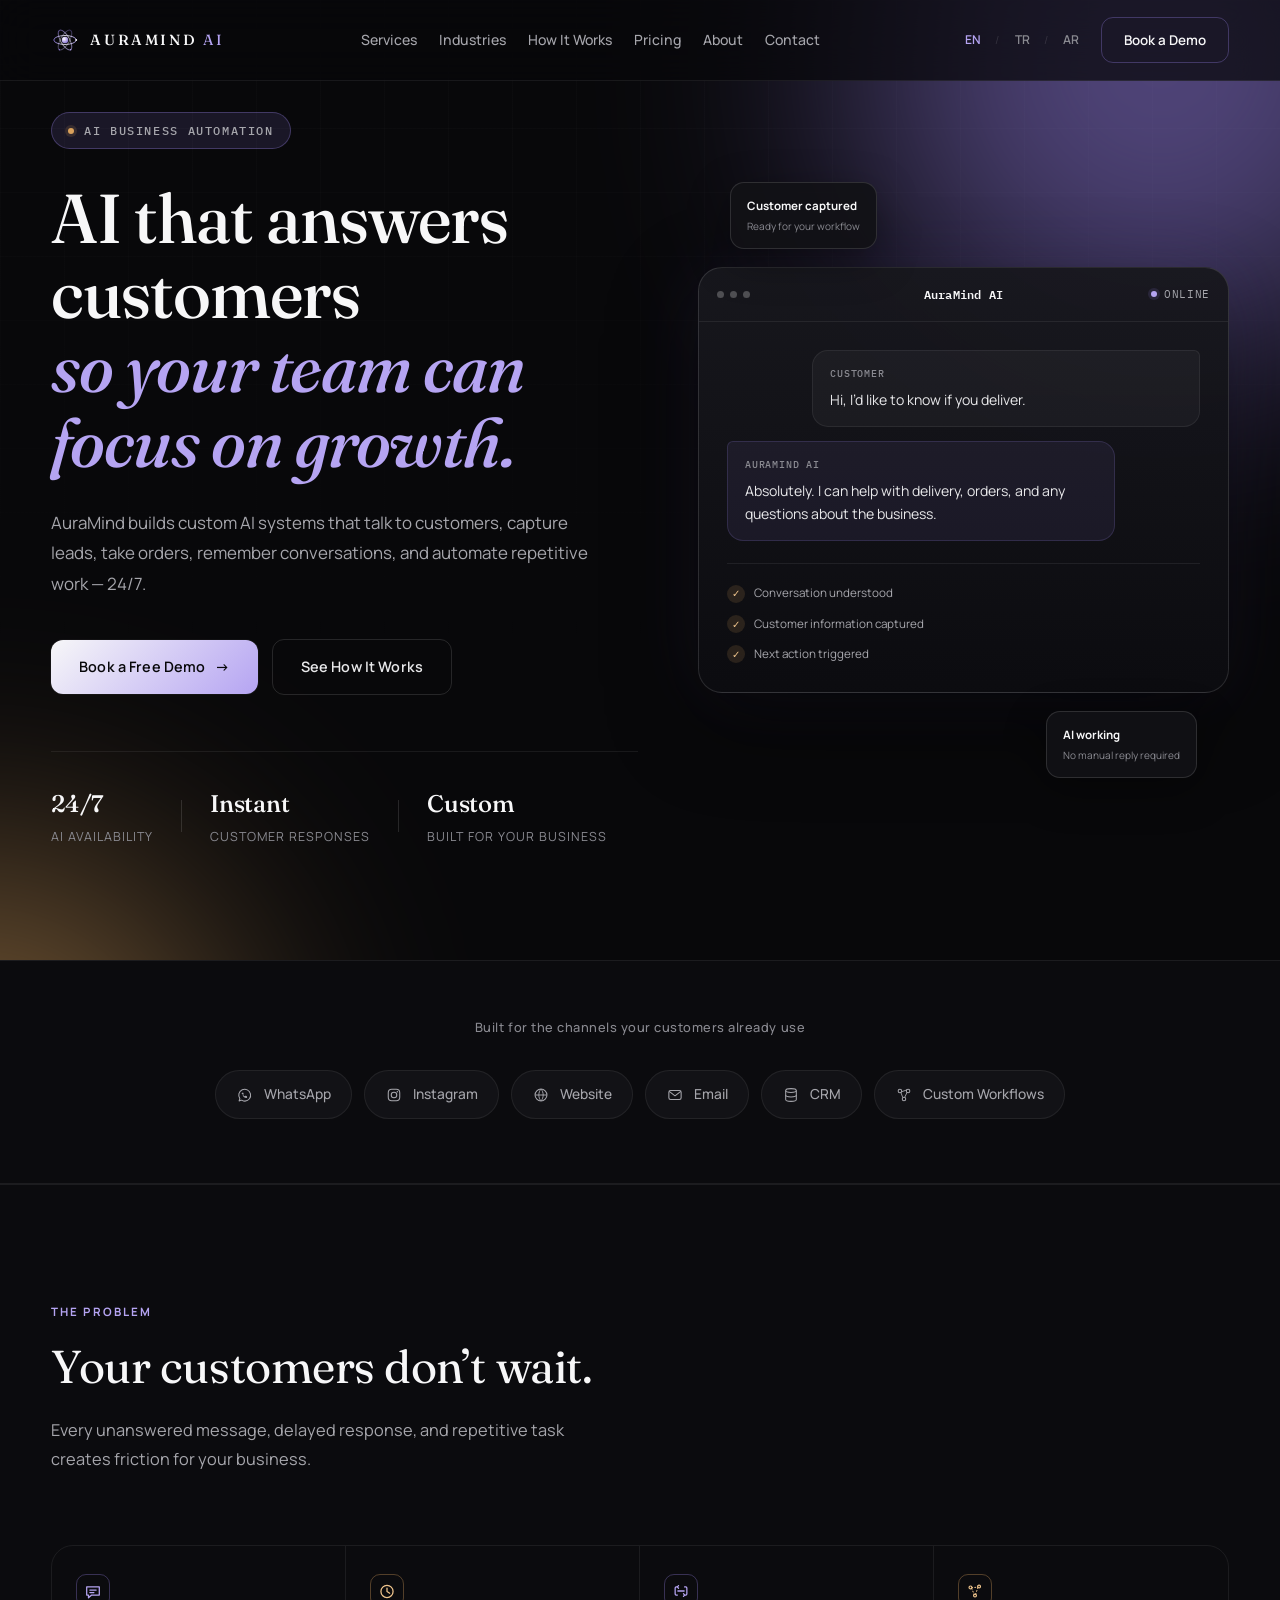
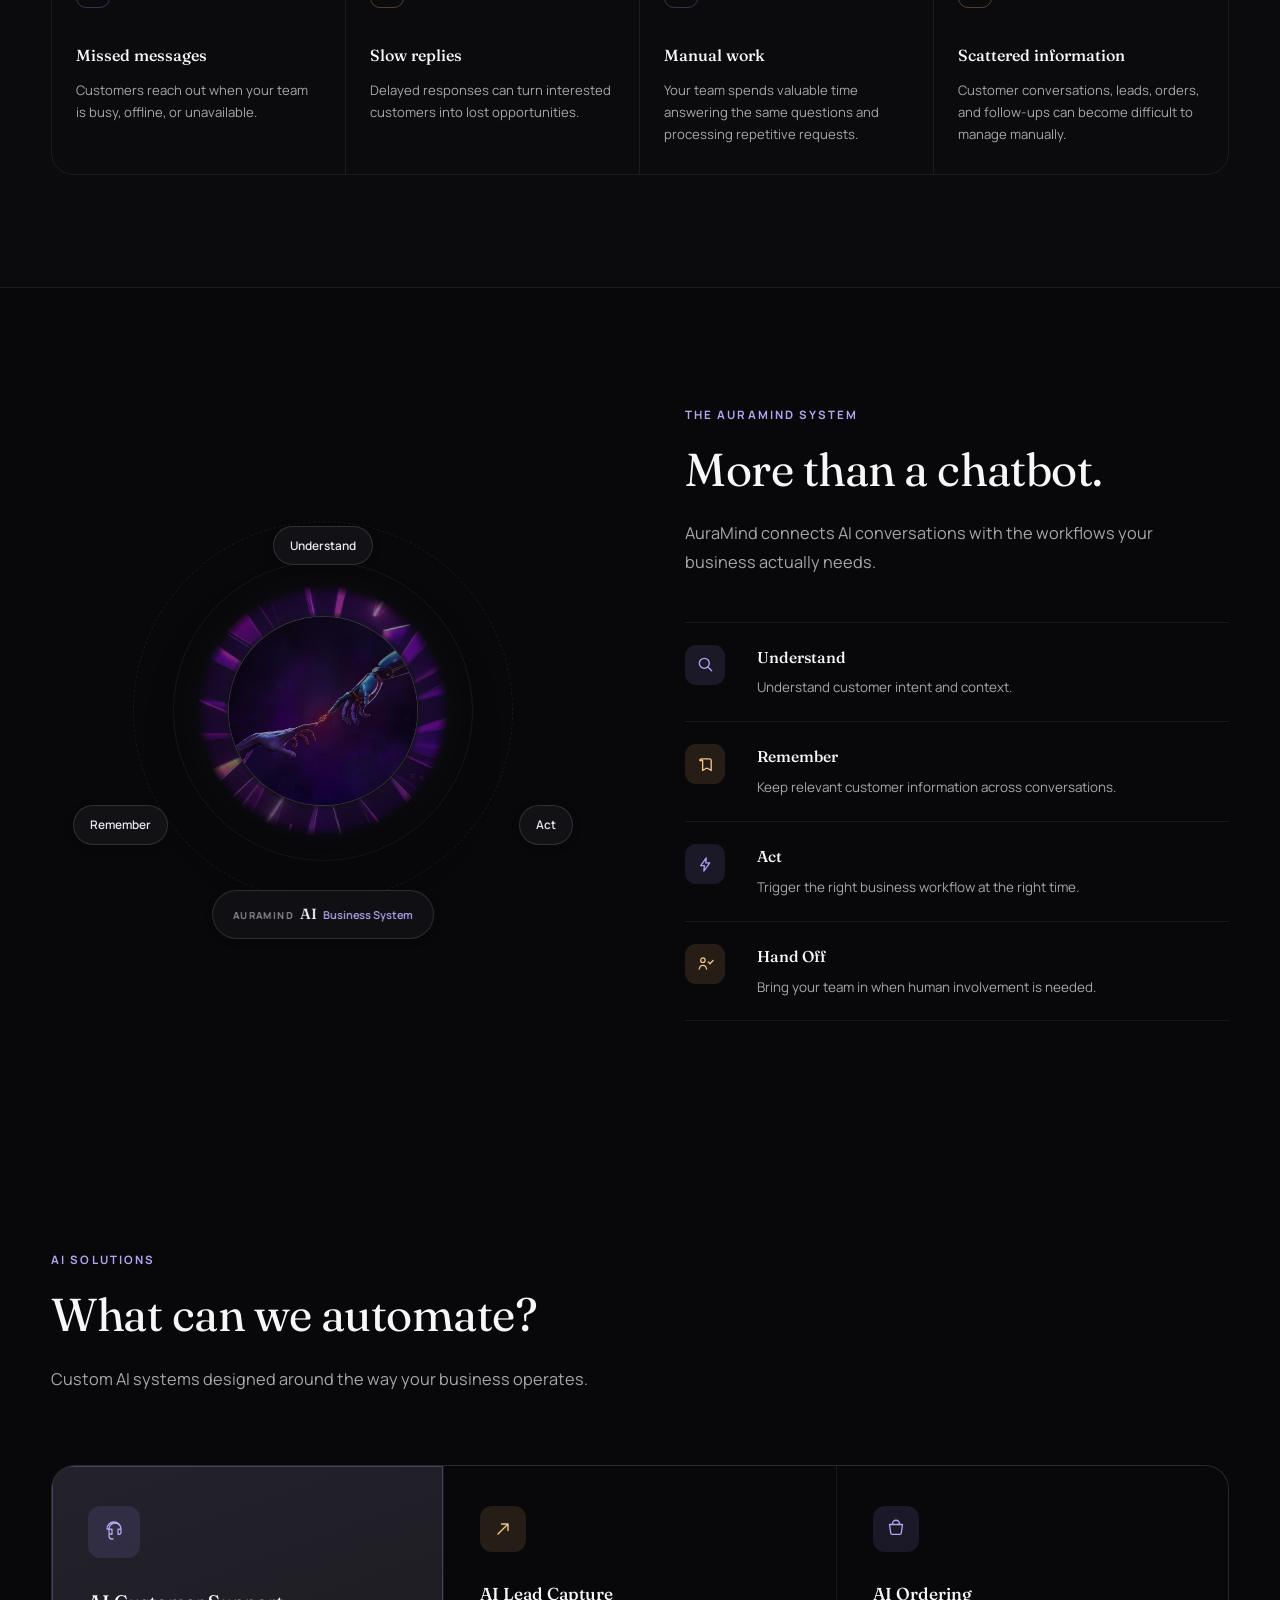
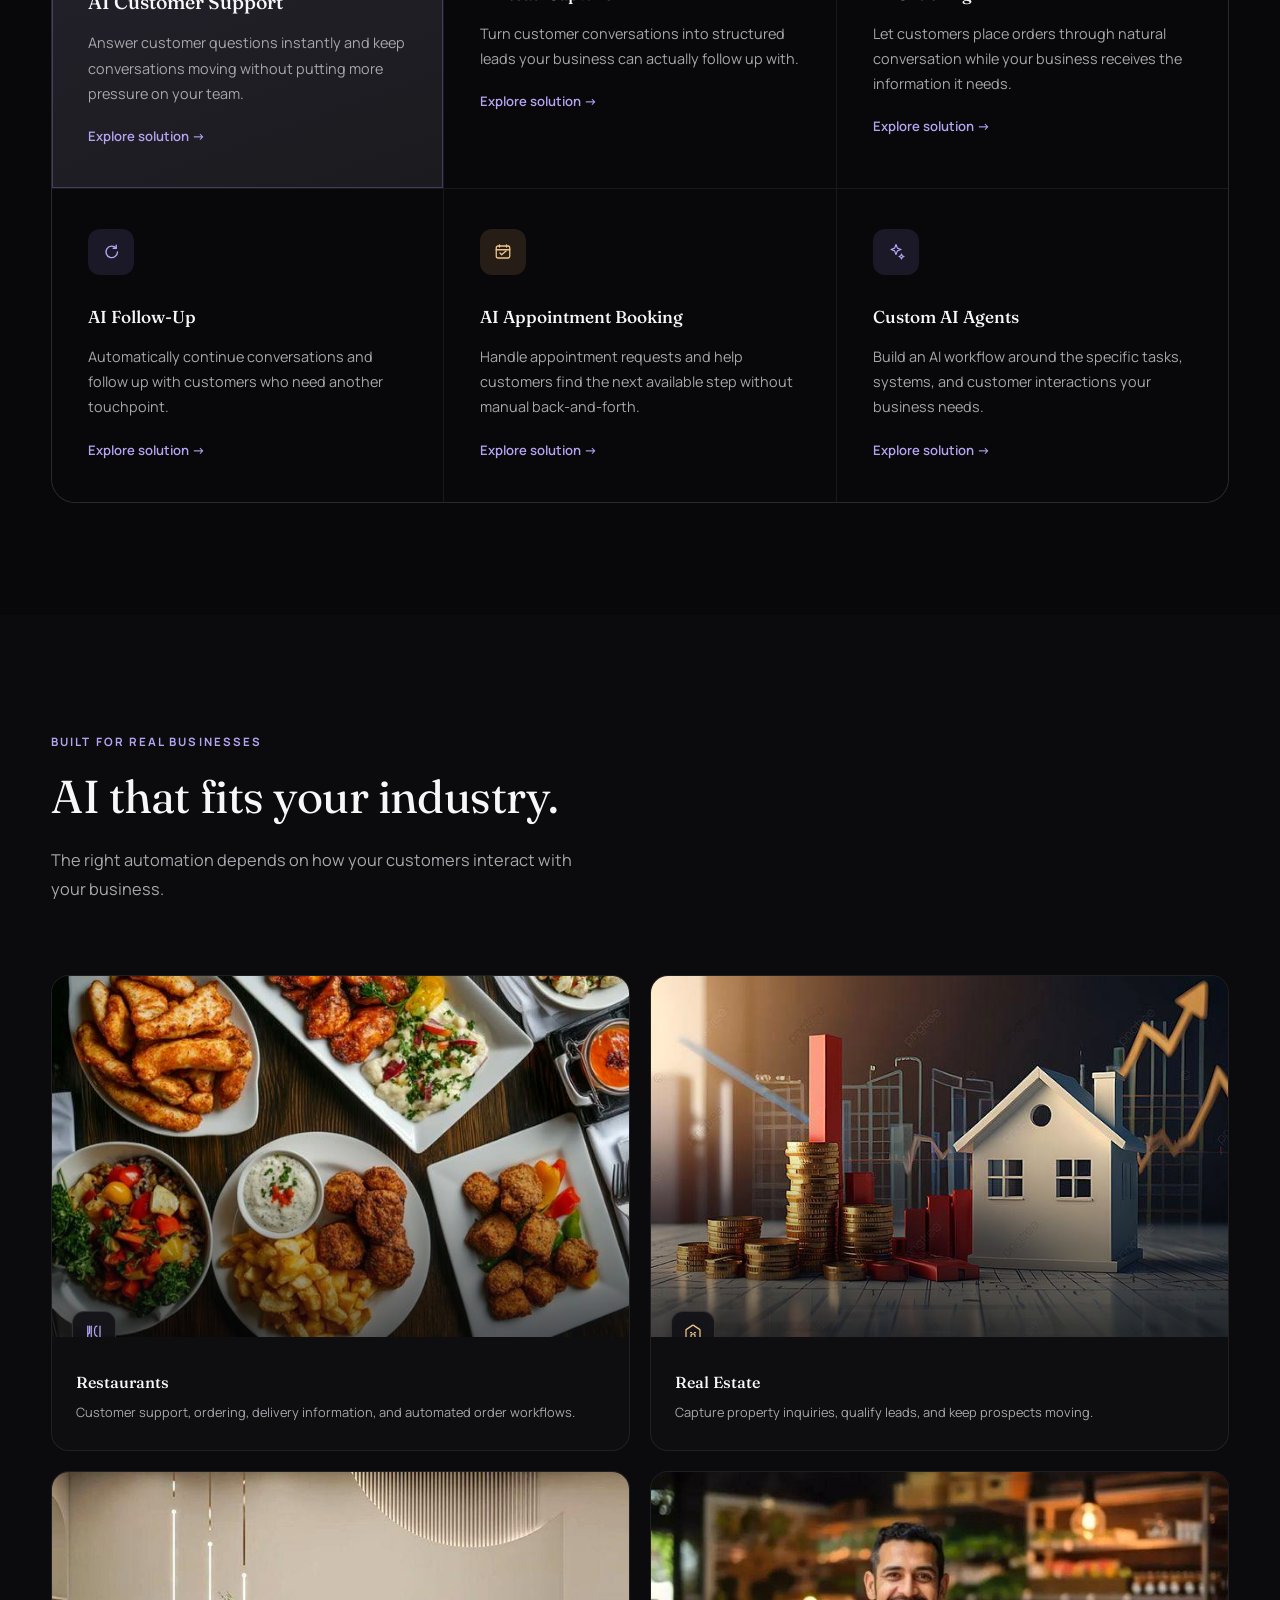
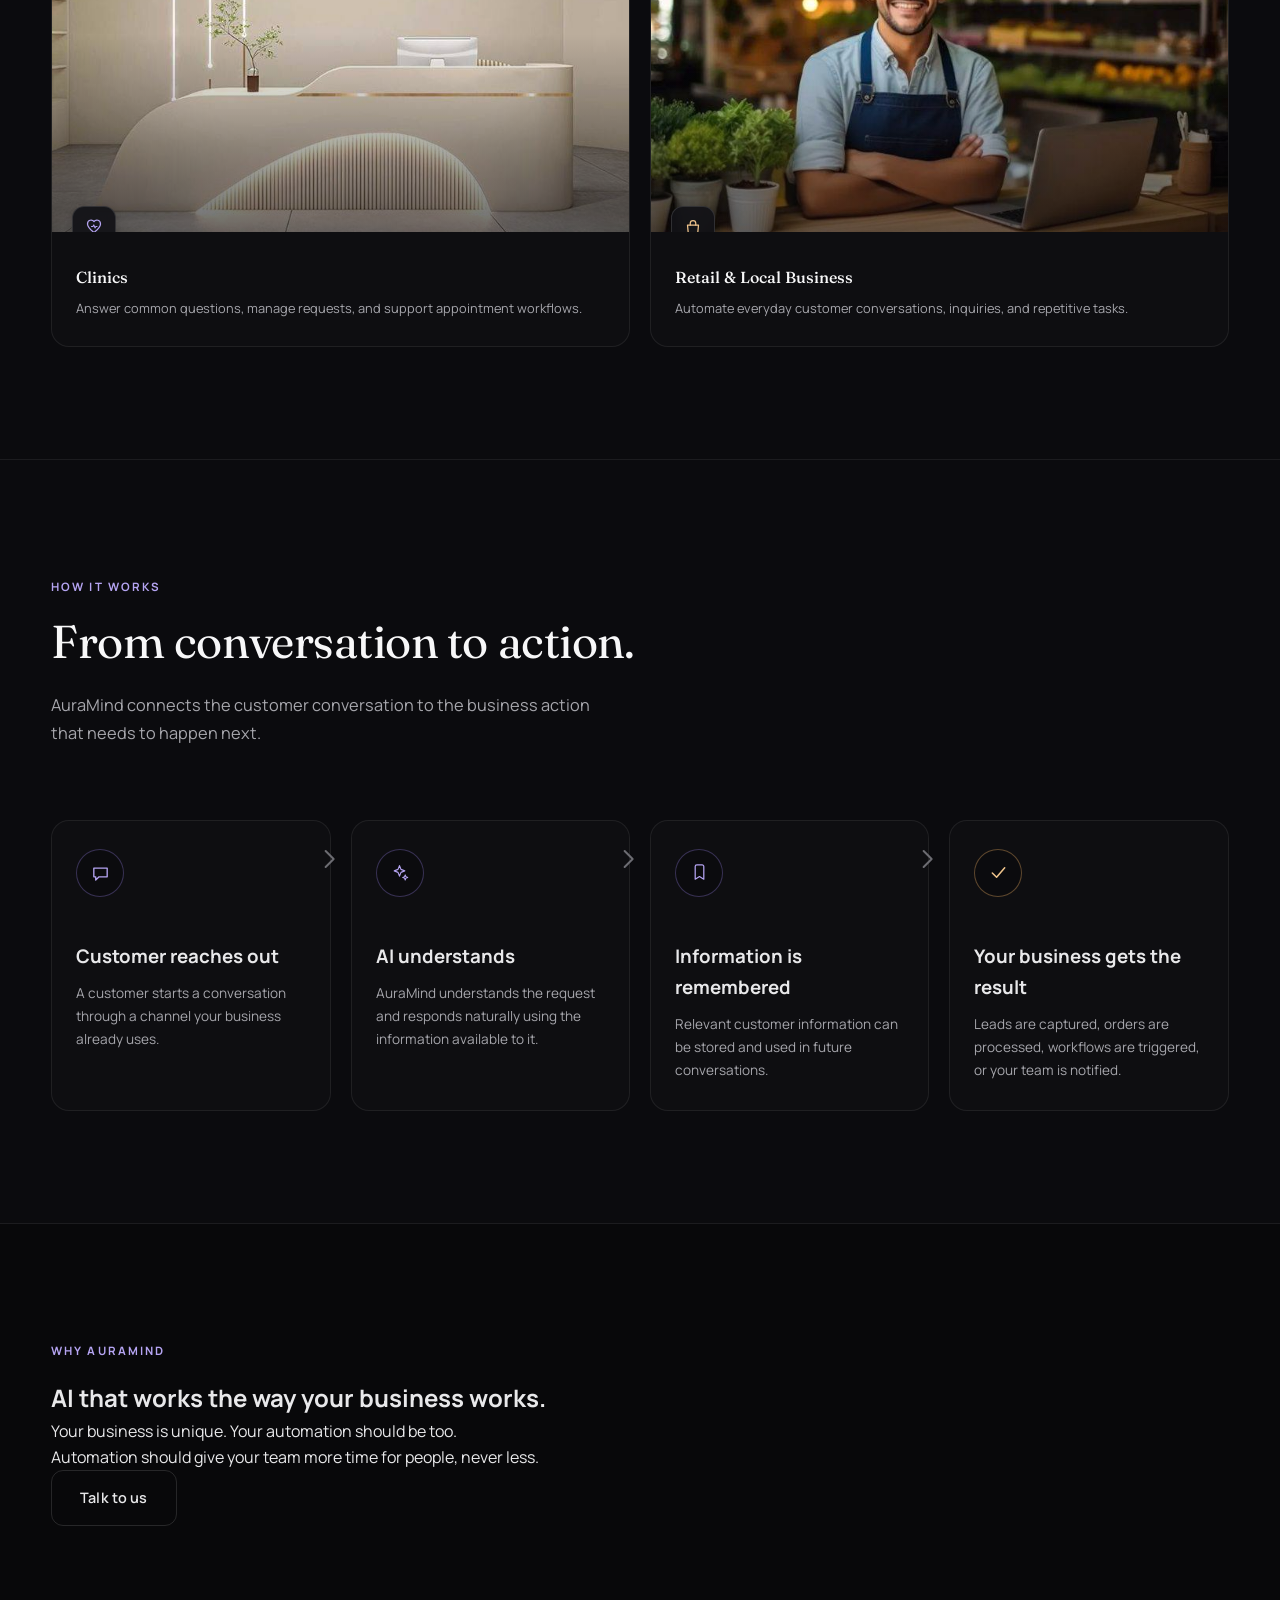
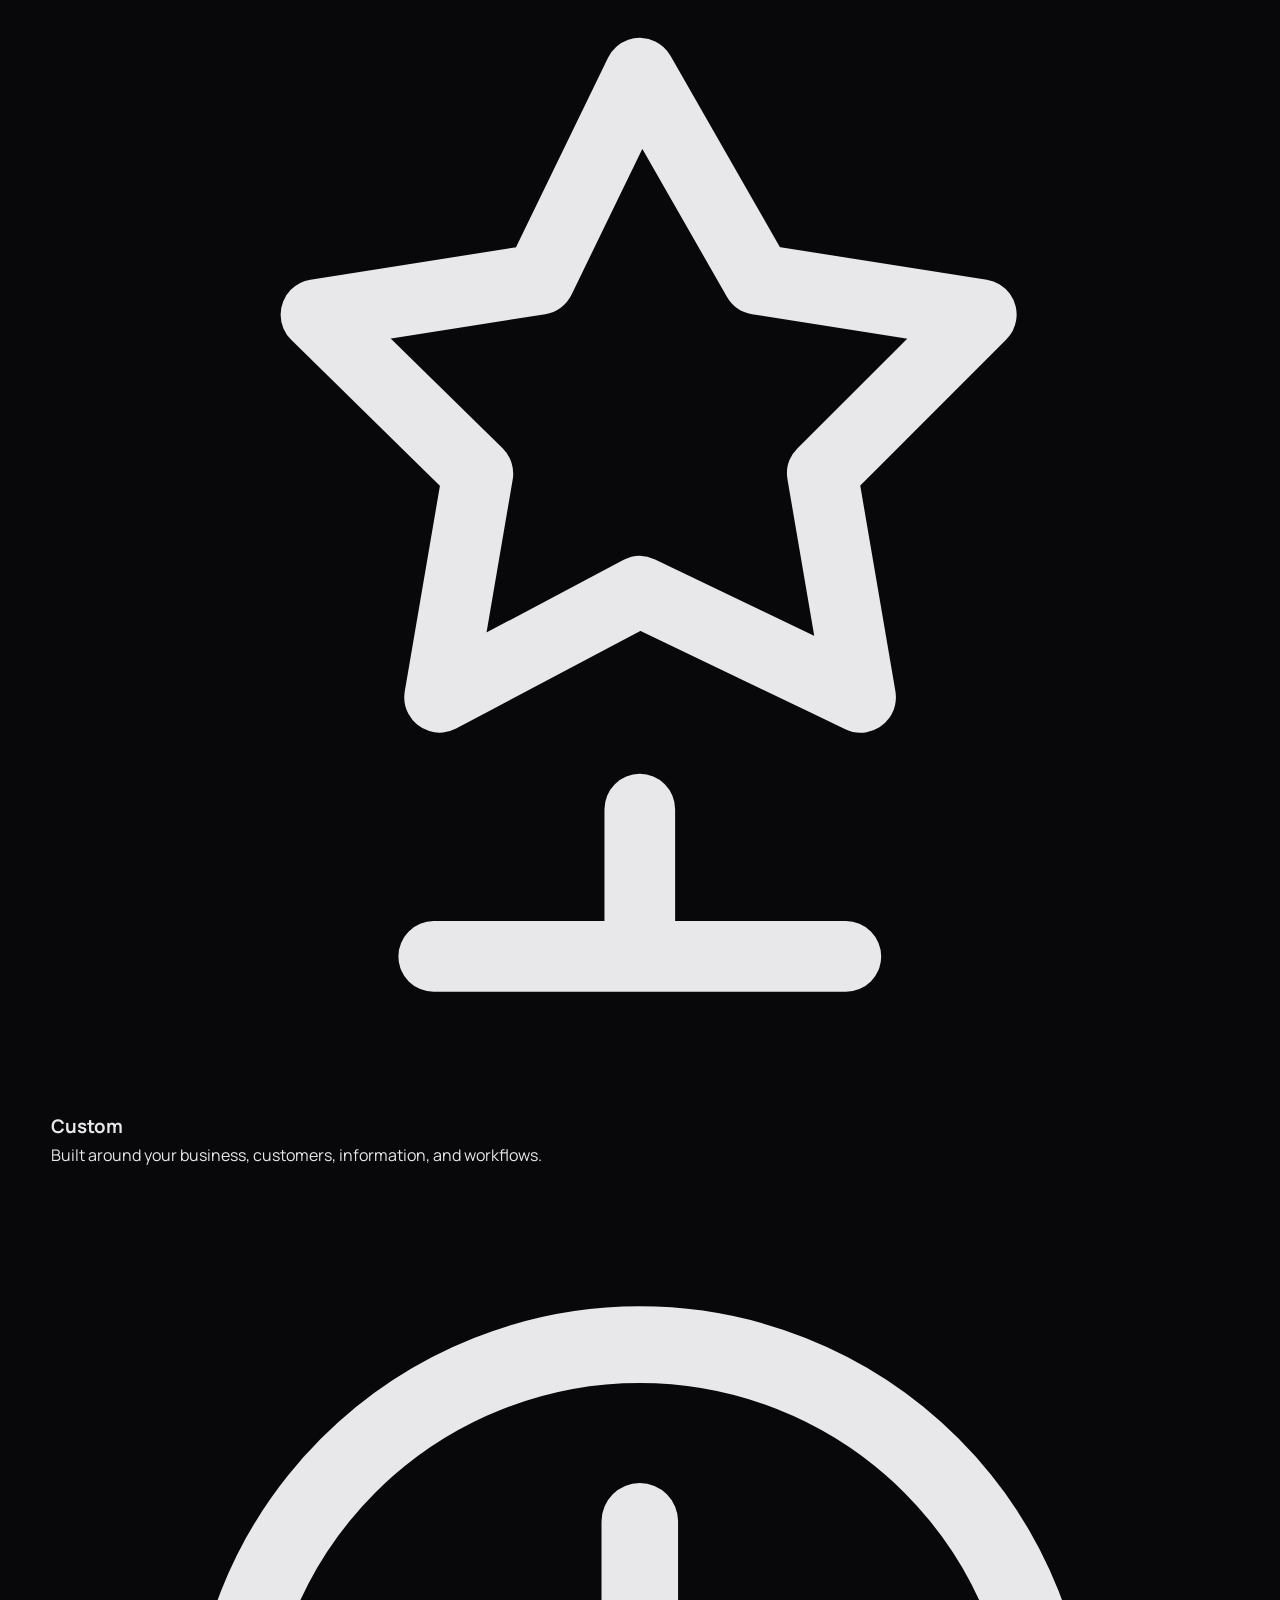
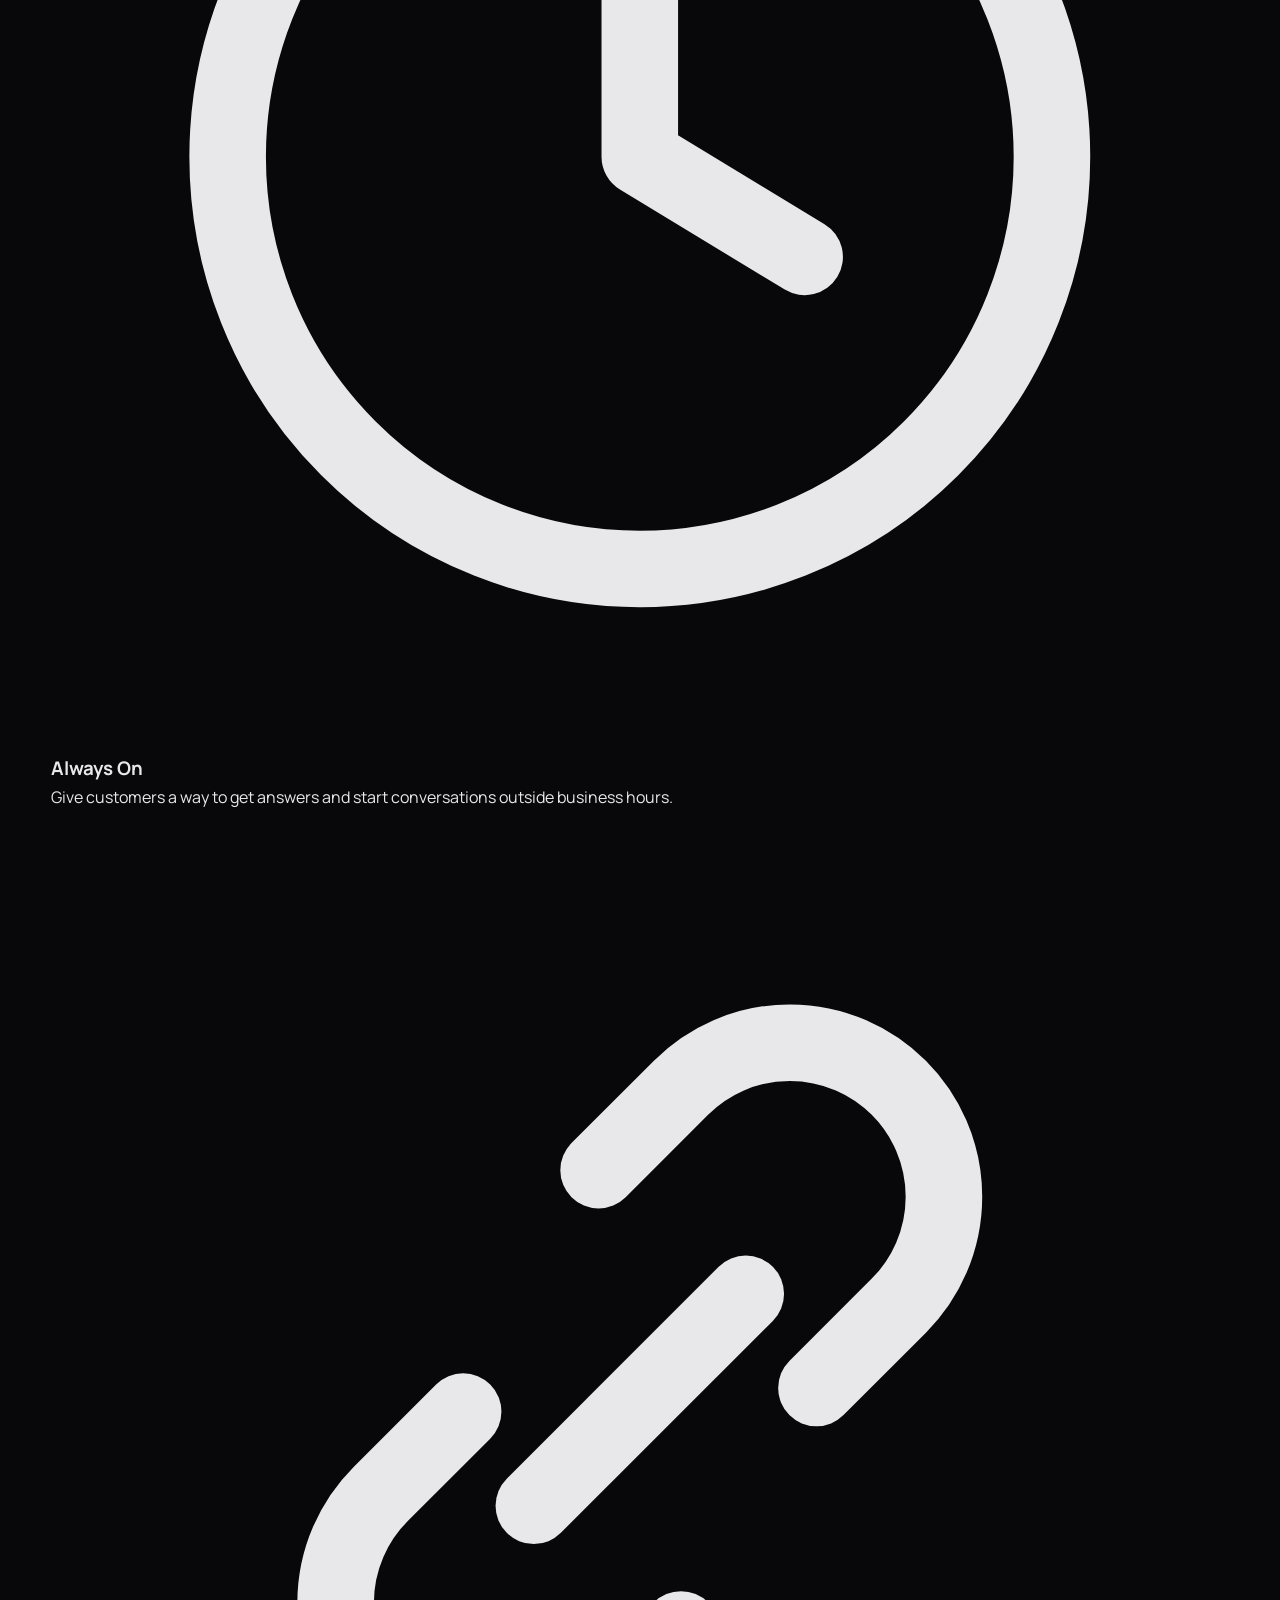
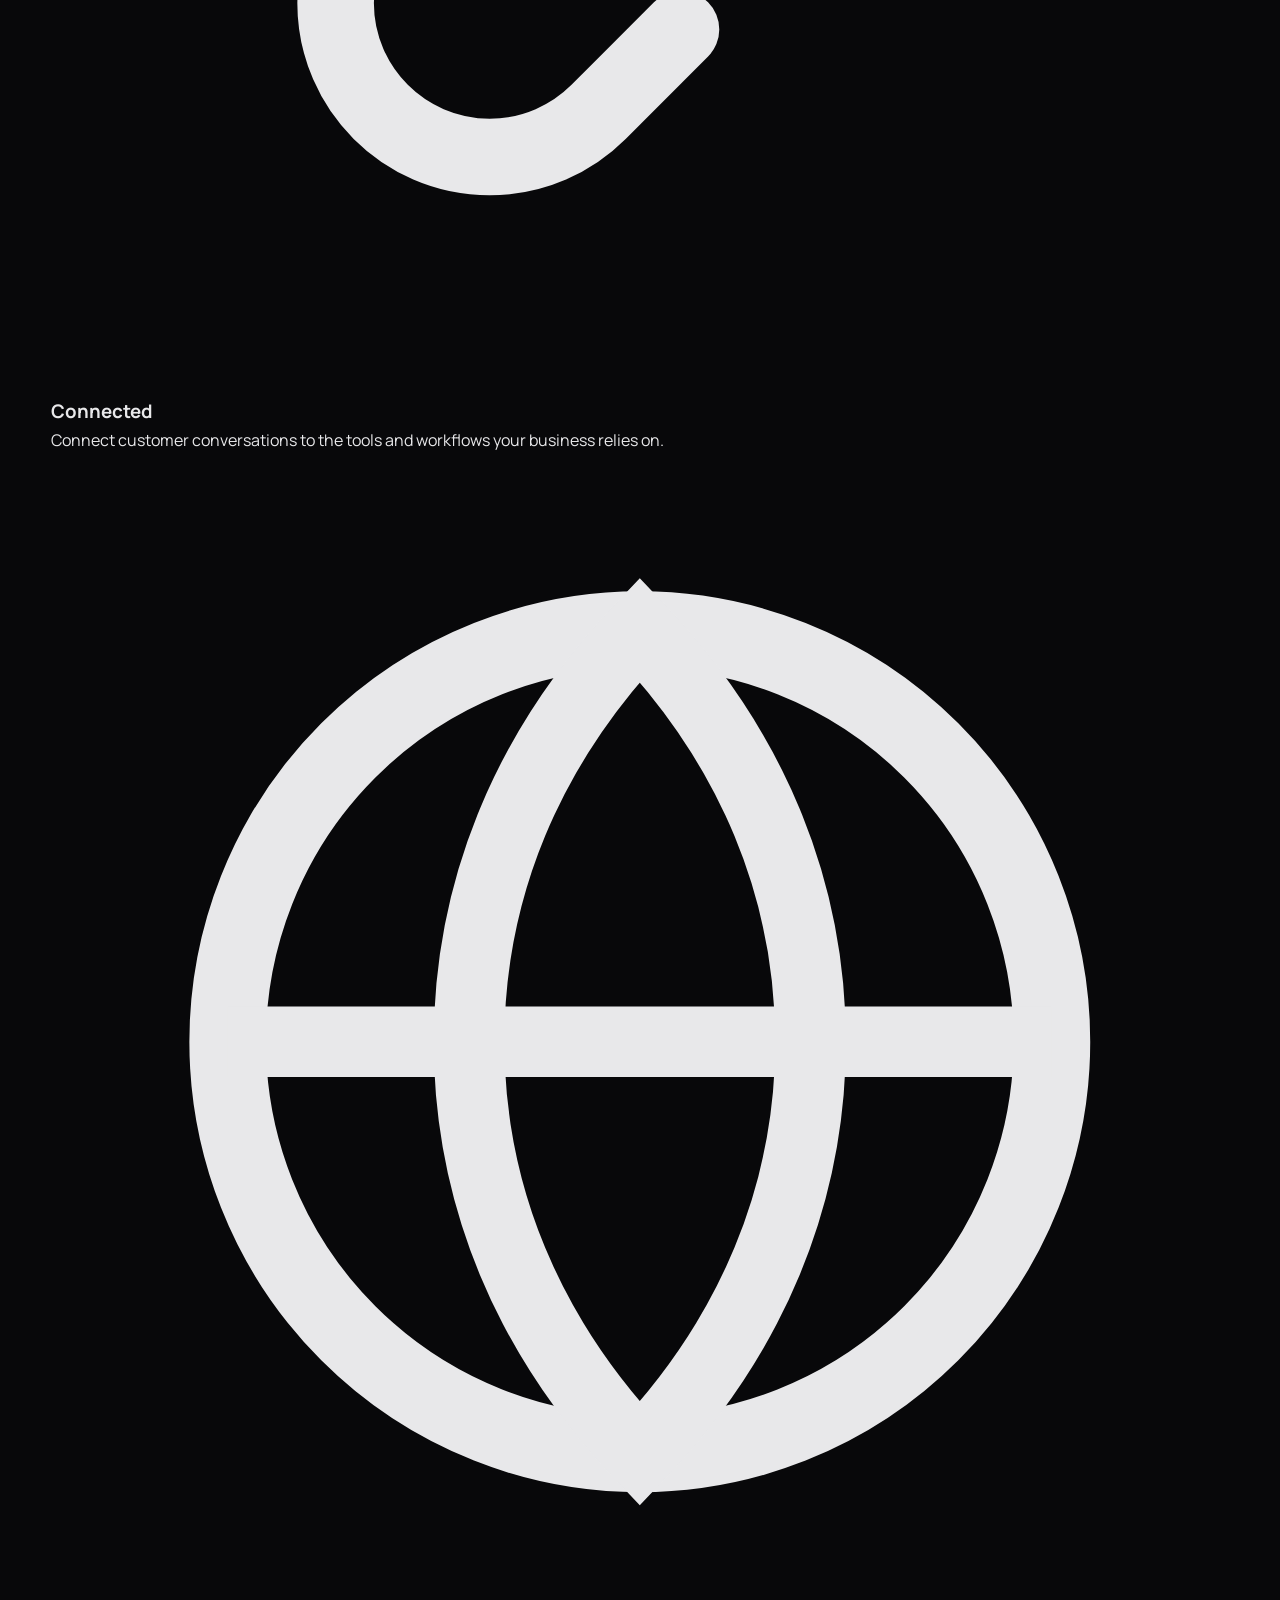
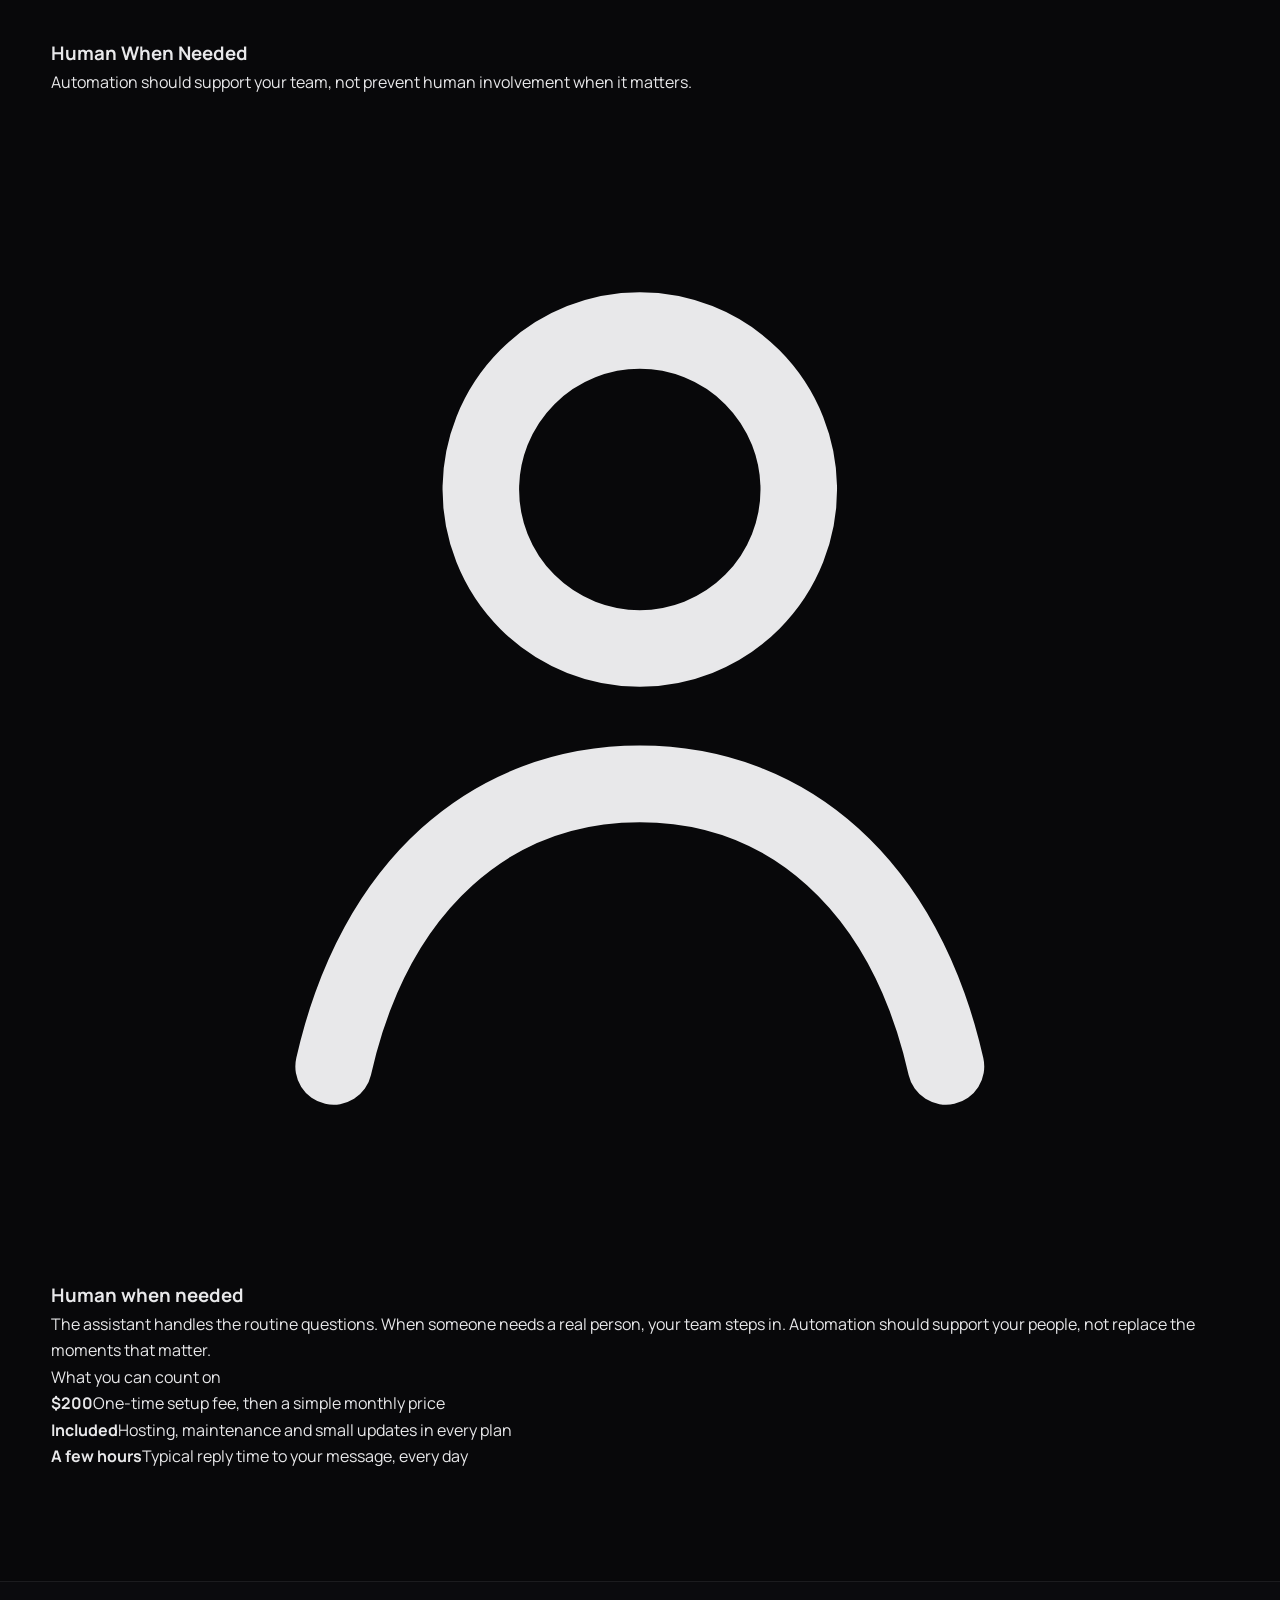
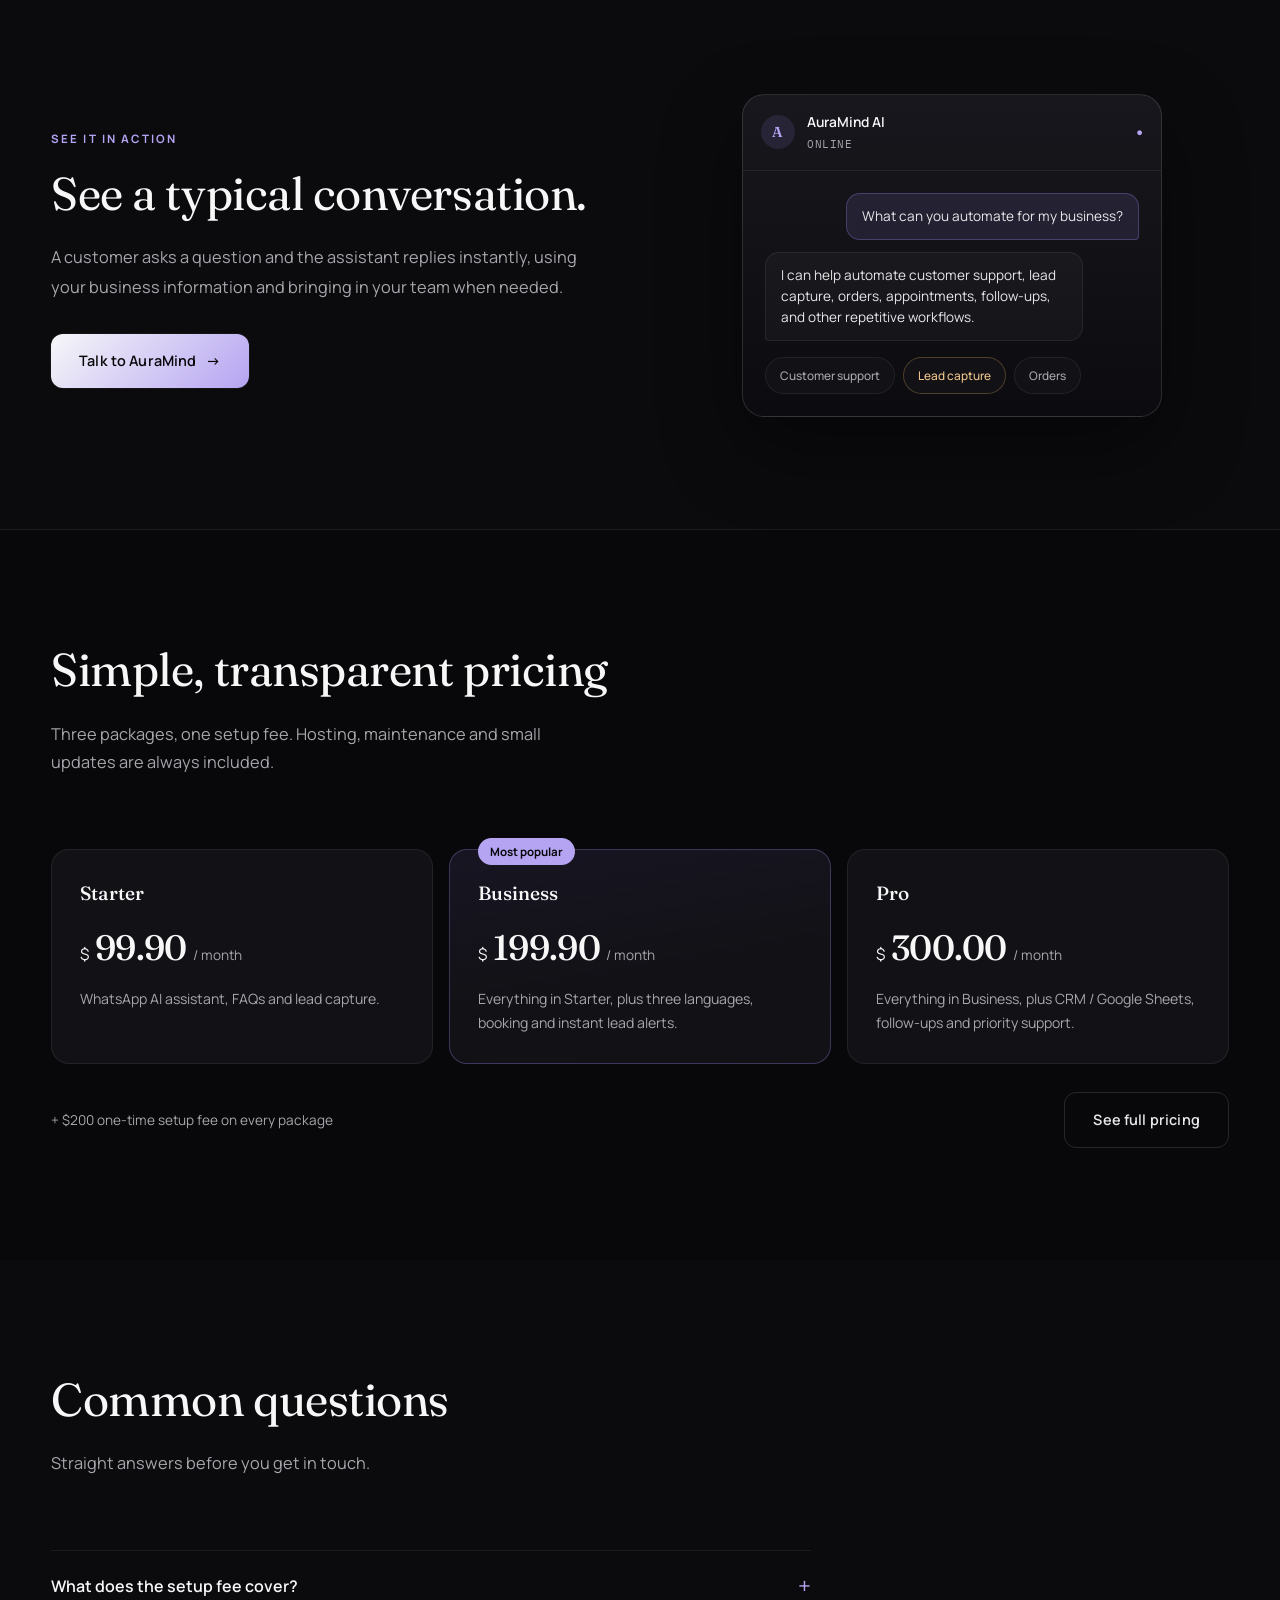
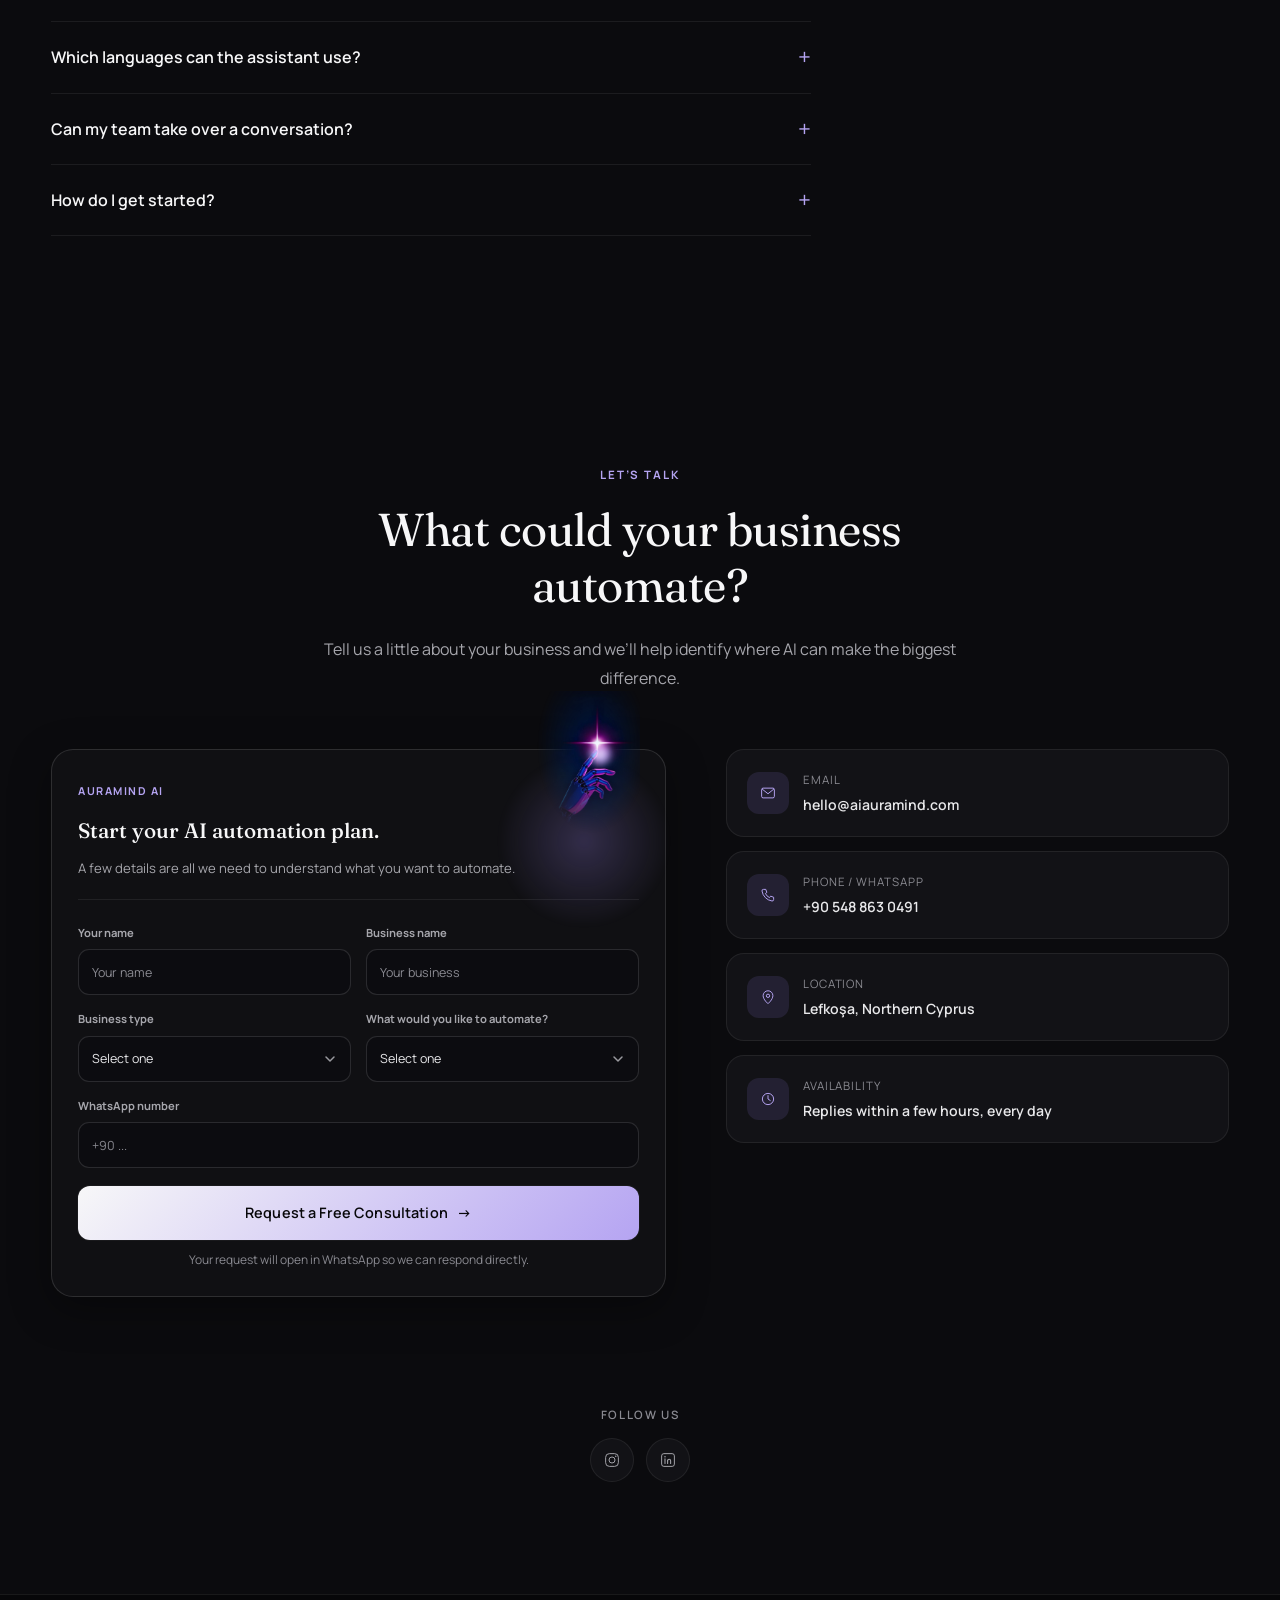
==== commit e4bfcd2d: "Replace 'Hello World' with 'Goodbye World'" ====
--- a/index.html
+++ b/index.html
@@ -10,6 +10,7 @@
         <meta name="format-detection" content="telephone=no">
         <meta name="robots" content="index, follow, max-image-preview:large">
         <link rel="icon" href="favicon.svg" type="image/svg+xml">
+        <link rel="canonical" href="https://aiauramind.com/">
         <script>
 document.documentElement.classList.add("js");
         </script>
@@ -31,7 +32,8 @@
   "@type": "ProfessionalService",
   "name": "AuraMind AI",
   "description": "AuraMind builds custom AI assistants for WhatsApp, Instagram and your website that answer customers, capture leads, take orders and book appointments, 24/7.",
-  "email": "auramind.cy@gmail.com",
+  "url": "https://aiauramind.com",
+  "email": "hello@aiauramind.com",
   "telephone": "+905488630491",
   "address": {
     "@type": "PostalAddress",
@@ -73,7 +75,7 @@
       "name": "Which languages can the assistant use?",
       "acceptedAnswer": {
         "@type": "Answer",
-        "text": "Starter supports up to 2 languages. Business and Pro support English, Turkish and Arabic."
+        "text": "Starter supports up to 2 languages. Business covers English, Turkish and Arabic. Pro covers every language you choose, whatever it is."
       }
     },
     {
@@ -96,6 +98,7 @@
 }
         </script>
         <meta property="og:site_name" content="AuraMind AI">
+        <meta property="og:url" content="https://aiauramind.com/">
         <meta property="og:type" content="website">
         <meta property="og:title" content="AuraMind | AI Automation Agency">
         <meta property="og:description" content="Custom AI assistants that answer customers, capture leads and take orders, 24/7.">
@@ -138,7 +141,7 @@
                     <a href="#services" data-i18n="nav.services">Services</a>
                     <a href="#industries" data-i18n="nav.industries">Industries</a>
                     <a href="#how-it-works" data-i18n="nav.howItWorks">How It Works</a>
-                    <a href="pricing.html" data-i18n="nav.pricing">Pricing</a>
+                    <a href="/pricing" data-i18n="nav.pricing">Pricing</a>
                     <a href="#about" data-i18n="nav.about">About</a>
                     <a href="#contact" data-i18n="nav.contact">Contact</a>
                 </nav>
@@ -162,7 +165,7 @@
                 <a href="#services" data-i18n="nav.services">Services</a>
                 <a href="#industries" data-i18n="nav.industries">Industries</a>
                 <a href="#how-it-works" data-i18n="nav.howItWorks">How It Works</a>
-                <a href="pricing.html" data-i18n="nav.pricing">Pricing</a>
+                <a href="/pricing" data-i18n="nav.pricing">Pricing</a>
                 <a href="#about" data-i18n="nav.about">About</a>
                 <a href="#contact" data-i18n="nav.contact">Contact</a>
                 <div class="lang-switch lang-switch-mobile" role="group" aria-label="Language selector" data-i18n="a11y.language" data-i18n-attr="aria-label">
@@ -665,53 +668,60 @@
      WHY AURAMIND
 ========================================================= -->
             <section id="why-aura-mind" aria-labelledby="why-title" class="why-section section">
-                <div class="container">
-                    <div class="section-heading">
-                        <span class="section-kicker" data-i18n="why.kicker">WHY AURAMIND</span>
-                        <h2 id="why-title" data-i18n="why.title">AI that works the way your business works.</h2>
-                        <p data-i18n="why.description">Your business is unique. Your automation should be too.</p>
-                    </div>
-                    <div class="why-grid">
-                        <article class="why-card" data-animate="fade-up">
-                            <span class="why-index">
-                                <svg viewBox="0 0 20 20" fill="none" aria-hidden="true" focusable="false">
-                                    <path d="M10 2.5 12 6l3.8.6-2.7 2.7.65 3.8L10 11.3l-3.4 1.8.65-3.8L4.5 6.6 8.3 6 10 2.5Z" stroke="currentColor" stroke-width="1.2" stroke-linejoin="round"/>
-                                    <path d="M10 15v2.5M6.5 17.5h7" stroke="currentColor" stroke-width="1.2" stroke-linecap="round"/>
-                                </svg>
-                            </span>
-                            <h3 data-i18n="why.card1Title">Custom</h3>
-                            <p data-i18n="why.card1Text">Built around your business, customers, information, and workflows.</p>
-                        </article>
-                        <article class="why-card" data-animate="fade-up">
-                            <span class="why-index">
-                                <svg viewBox="0 0 20 20" fill="none" aria-hidden="true" focusable="false">
-                                    <circle cx="10" cy="10" r="7" stroke="currentColor" stroke-width="1.3"/>
-                                    <path d="M10 6v4l2.8 1.7" stroke="currentColor" stroke-width="1.3" stroke-linecap="round" stroke-linejoin="round"/>
-                                </svg>
-                            </span>
-                            <h3 data-i18n="why.card2Title">Always On</h3>
-                            <p data-i18n="why.card2Text">Give customers a way to get answers and start conversations outside business hours.</p>
-                        </article>
-                        <article class="why-card" data-animate="fade-up">
-                            <span class="why-index">
-                                <svg viewBox="0 0 20 20" fill="none" aria-hidden="true" focusable="false">
-                                    <path d="M8.2 11.8 11.8 8.2" stroke="currentColor" stroke-width="1.3" stroke-linecap="round"/>
-                                    <path d="M9.3 6.1 10.7 4.7a2.6 2.6 0 0 1 3.7 3.7l-1.4 1.4M10.7 13.9l-1.4 1.4a2.6 2.6 0 0 1-3.7-3.7l1.4-1.4" stroke="currentColor" stroke-width="1.3" stroke-linecap="round" stroke-linejoin="round"/>
-                                </svg>
-                            </span>
-                            <h3 data-i18n="why.card3Title">Connected</h3>
-                            <p data-i18n="why.card3Text">Connect customer conversations to the tools and workflows your business relies on.</p>
-                        </article>
-                        <article class="why-card" data-animate="fade-up">
-                            <span class="why-index">
-                                <svg viewBox="0 0 20 20" fill="none" aria-hidden="true" focusable="false">
-                                    <circle cx="10" cy="6.7" r="2.7" stroke="currentColor" stroke-width="1.3"/>
-                                    <path d="M4.8 16.5c.7-3.1 2.7-4.8 5.2-4.8s4.5 1.7 5.2 4.8" stroke="currentColor" stroke-width="1.3" stroke-linecap="round"/>
-                                </svg>
-                            </span>
-                            <h3 data-i18n="why.card4Title">Human When Needed</h3>
-                            <p data-i18n="why.card4Text">Automation should support your team, not prevent human involvement when it matters.</p>
-                        </article>
+                <div class="container why-layout">
+                    <div class="why-intro" data-animate="fade-up">
+                        <span class="section-kicker" data-i18n="why.kicker">Why AuraMind</span>
+                        <h2 id="why-title" data-i18n="why.title">Built around your business, not the other way around.</h2>
+                        <p data-i18n="why.description">Plenty of tools promise to save you time. We start by learning how you work, then shape the assistant to fit.</p>
+                        <blockquote class="why-quote">
+                            <p data-i18n="why.quote">Automation should give your team more time for people, never less.</p>
+                        </blockquote>
+                        <a href="#contact" class="btn btn-secondary why-cta" data-i18n="pricing.ctaButton">Talk to us</a>
+                    </div>
+                    <div class="why-main">
+                        <div class="why-list">
+                            <article class="why-row" data-animate="fade-up">
+                                <span class="why-icon"><svg viewBox="0 0 20 20" fill="none" aria-hidden="true" focusable="false"><path d="M10 2.5 12 6l3.8.6-2.7 2.7.65 3.8L10 11.3l-3.4 1.8.65-3.8L4.5 6.6 8.3 6 10 2.5Z" stroke="currentColor" stroke-width="1.2" stroke-linejoin="round"/><path d="M10 15v2.5M6.5 17.5h7" stroke="currentColor" stroke-width="1.2" stroke-linecap="round"/></svg></span>
+                                <div class="why-row-body">
+                                    <h3 data-i18n="why.card1Title">Built around you</h3>
+                                    <p data-i18n="why.card1Text">We start with how your business already runs: your menu, your listings, your booking rules, the way you talk to customers. The assistant is then shaped to sound like you and follow your rules.</p>
+                                </div>
+                            </article>
+                            <article class="why-row" data-animate="fade-up">
+                                <span class="why-icon"><svg viewBox="0 0 20 20" fill="none" aria-hidden="true" focusable="false"><circle cx="10" cy="10" r="7" stroke="currentColor" stroke-width="1.3"/><path d="M10 6v4l2.8 1.7" stroke="currentColor" stroke-width="1.3" stroke-linecap="round" stroke-linejoin="round"/></svg></span>
+                                <div class="why-row-body">
+                                    <h3 data-i18n="why.card2Title">Always on</h3>
+                                    <p data-i18n="why.card2Text">Customers write in the evening, at weekends, in the middle of a busy shift. The assistant answers straight away and collects the details, so no enquiry is lost while you are away.</p>
+                                </div>
+                            </article>
+                            <article class="why-row" data-animate="fade-up">
+                                <span class="why-icon"><svg viewBox="0 0 20 20" fill="none" aria-hidden="true" focusable="false"><path d="M8.2 11.8 11.8 8.2" stroke="currentColor" stroke-width="1.3" stroke-linecap="round"/><path d="M9.3 6.1 10.7 4.7a2.6 2.6 0 0 1 3.7 3.7l-1.4 1.4M10.7 13.9l-1.4 1.4a2.6 2.6 0 0 1-3.7-3.7l1.4-1.4" stroke="currentColor" stroke-width="1.3" stroke-linecap="round" stroke-linejoin="round"/></svg></span>
+                                <div class="why-row-body">
+                                    <h3 data-i18n="why.card3Title">Connected</h3>
+                                    <p data-i18n="why.card3Text">Depending on your package, lead details can flow into your CRM or Google Sheets, appointments can be booked, and you get an instant alert when a new lead arrives.</p>
+                                </div>
+                            </article>
+                            <article class="why-row" data-animate="fade-up">
+                                <span class="why-icon"><svg viewBox="0 0 20 20" fill="none" aria-hidden="true" focusable="false"><circle cx="10" cy="10" r="7" stroke="currentColor" stroke-width="1.3"/><path d="M3 10h14M10 3c1.9 2 2.9 4.4 2.9 7s-1 5-2.9 7c-1.9-2-2.9-4.4-2.9-7S8.1 5 10 3Z" stroke="currentColor" stroke-width="1.2"/></svg></span>
+                                <div class="why-row-body">
+                                    <h3 data-i18n="why.card4Title">Your languages</h3>
+                                    <p data-i18n="why.card4Text">Your customers speak more than one language, so the assistant does too. Business covers English, Turkish and Arabic. On Pro, it speaks every language you choose, whatever it is.</p>
+                                </div>
+                            </article>
+                            <article class="why-row" data-animate="fade-up">
+                                <span class="why-icon"><svg viewBox="0 0 20 20" fill="none" aria-hidden="true" focusable="false"><circle cx="10" cy="6.7" r="2.7" stroke="currentColor" stroke-width="1.3"/><path d="M4.8 16.5c.7-3.1 2.7-4.8 5.2-4.8s4.5 1.7 5.2 4.8" stroke="currentColor" stroke-width="1.3" stroke-linecap="round"/></svg></span>
+                                <div class="why-row-body">
+                                    <h3 data-i18n="why.card5Title">Human when needed</h3>
+                                    <p data-i18n="why.card5Text">The assistant handles the routine questions. When someone needs a real person, your team steps in. Automation should support your people, not replace the moments that matter.</p>
+                                </div>
+                            </article>
+                        </div>
+                        <div class="why-facts" role="group" aria-labelledby="why-facts-title" data-animate="fade-up">
+                            <p class="why-facts-title" id="why-facts-title" data-i18n="why.factsTitle">What you can count on</p>
+                            <div class="why-fact"><strong class="why-fact-value" dir="ltr" data-i18n="why.fact1Value">$200</strong><span class="why-fact-text" data-i18n="why.fact1Text">One-time setup fee, then a simple monthly price</span></div>
+                            <div class="why-fact"><strong class="why-fact-value" data-i18n="why.fact2Value">Included</strong><span class="why-fact-text" data-i18n="why.fact2Text">Hosting, maintenance and small updates in every plan</span></div>
+                            <div class="why-fact"><strong class="why-fact-value" data-i18n="why.fact3Value">A few hours</strong><span class="why-fact-text" data-i18n="why.fact3Text">Typical reply time to your message, every day</span></div>
+                        </div>
                     </div>
                 </div>
             </section>
@@ -763,26 +773,26 @@
                         <p data-i18n="preview.description">Three packages, one setup fee. Hosting, maintenance and small updates are always included.</p>
                     </div>
                     <div class="x-grid">
-                        <a class="x-card" href="pricing.html">
+                        <a class="x-card" href="/pricing">
                             <h3 class="x-name">Starter</h3>
                             <div class="x-price">$<b dir="ltr" data-i18n="pricing.starterPrice">99.90</b><span data-i18n="pricing.perMonth">/ month</span></div>
                             <p data-i18n="preview.d1">WhatsApp AI assistant, FAQs and lead capture.</p>
                         </a>
-                        <a class="x-card f" href="pricing.html">
+                        <a class="x-card f" href="/pricing">
                             <span class="x-pop" data-i18n="pricing.popular">Most popular</span>
                             <h3 class="x-name">Business</h3>
                             <div class="x-price">$<b dir="ltr" data-i18n="pricing.businessPrice">199.90</b><span data-i18n="pricing.perMonth">/ month</span></div>
                             <p data-i18n="preview.d2">Everything in Starter, plus three languages, booking and instant lead alerts.</p>
                         </a>
-                        <a class="x-card" href="pricing.html">
+                        <a class="x-card" href="/pricing">
                             <h3 class="x-name">Pro</h3>
                             <div class="x-price">$<b dir="ltr" data-i18n="pricing.proPrice">300.00</b><span data-i18n="pricing.perMonth">/ month</span></div>
-                            <p data-i18n="preview.d3">Everything in Business, plus CRM / Google Sheets, follow-ups and priority support.</p>
+                            <p data-i18n="preview.d3">Everything in Business, plus every language you choose, CRM / Google Sheets, follow-ups and priority support.</p>
                         </a>
                     </div>
                     <div class="x-foot">
                         <small data-i18n="preview.setup">+ $200 one-time setup fee on every package</small>
-                        <a class="btn btn-secondary" href="pricing.html" data-i18n="preview.all">See full pricing</a>
+                        <a class="btn btn-secondary" href="/pricing" data-i18n="preview.all">See full pricing</a>
                     </div>
                 </div>
             </section>
@@ -799,7 +809,7 @@
                         </details>
                         <details>
                             <summary data-i18n="faq.q2">Which languages can the assistant use?</summary>
-                            <p data-i18n="faq.a2">Starter supports up to 2 languages. Business and Pro support English, Turkish and Arabic.</p>
+                            <p data-i18n="faq.a2">Starter supports up to 2 languages. Business covers English, Turkish and Arabic. Pro covers every language you choose, whatever it is.</p>
                         </details>
                         <details>
                             <summary data-i18n="faq.q3">Can my team take over a conversation?</summary>
@@ -876,7 +886,7 @@
                             </form>
                         </div>
                         <div class="contact-info-grid">
-                            <a href="mailto:Auramind.cy@gmail.com" class="contact-info-item" data-animate="fade-up">
+                            <a href="mailto:hello@aiauramind.com" class="contact-info-item" data-animate="fade-up">
                                 <div class="contact-info-icon">
                                     <svg viewBox="0 0 24 24" fill="none">
                                         <rect x="3.5" y="5.5" width="17" height="13" rx="2" stroke="currentColor" stroke-width="1.3"/>
@@ -885,7 +895,7 @@
                                 </div>
                                 <div class="contact-info-text">
                                     <small data-i18n="contact.emailLabel">Email</small>
-                                    <strong>Auramind.cy@gmail.com</strong>
+                                    <strong>hello@aiauramind.com</strong>
                                 </div>
                             </a>
                             <a href="tel:+905488630491" class="contact-info-item" data-animate="fade-up">
@@ -983,7 +993,7 @@
                         <strong data-i18n="footer.solutions">Solutions</strong>
                         <a href="#services" data-i18n="nav.services">Services</a>
                         <a href="#industries" data-i18n="nav.industries">Industries</a>
-                        <a href="pricing.html" data-i18n="nav.pricing">Pricing</a>
+                        <a href="/pricing" data-i18n="nav.pricing">Pricing</a>
                     </div>
                     <div class="footer-link-group">
                         <strong data-i18n="footer.company">Company</strong>
@@ -993,7 +1003,8 @@
                     </div>
                     <div class="footer-link-group">
                         <strong data-i18n="footer.connect">Connect</strong>
-                        <a href="mailto:Auramind.cy@gmail.com" data-i18n="contact.emailLabel">Email</a>
+                        <a href="mailto:hello@aiauramind.com" data-i18n="contact.emailLabel">Email</a>
+                        <a href="https://aiauramind.com" target="_blank" rel="noopener noreferrer">aiauramind.com</a>
                         <a href="https://www.instagram.com/auramind.cy" target="_blank" rel="noopener noreferrer">Instagram</a>
                         <a href="https://www.linkedin.com/in/auramind-ai-49ab6a429/" target="_blank" rel="noopener noreferrer">LinkedIn</a>
                     </div>
--- a/style.css
+++ b/style.css
@@ -22,8 +22,8 @@
 
     --white: #F7F7F8;
     --text: #E8E8EA;
-    --muted: #9A9A9F;
-    --faint: #6C6C72;
+    --muted: #A6A6AC;
+    --faint: #8A8A91;
 
     --border: rgba(247, 247, 248, 0.07);
     --border-strong: rgba(247, 247, 248, 0.13);
@@ -59,8 +59,11 @@
     box-sizing: border-box;
 }
 
+@media (prefers-reduced-motion: no-preference) {
+    html { scroll-behavior: smooth; }
+}
+
 html {
-    scroll-behavior: smooth;
     scroll-padding-top: 90px;
 }
 
@@ -108,25 +111,24 @@
    SCROLL / ENTRANCE ANIMATIONS
 ========================================================= */
 
-[data-animate] {
+.js [data-animate] {
     opacity: 0;
     transform: translateY(30px);
     transition:
         opacity 0.9s cubic-bezier(0.16, 1, 0.3, 1),
         transform 0.9s cubic-bezier(0.16, 1, 0.3, 1);
-    will-change: opacity, transform;
-}
-
-[data-animate].is-revealed {
+}
+
+.js [data-animate].is-revealed {
     opacity: 1;
     transform: translateY(0);
 }
 
-[data-animate="zoom-in"] {
+.js [data-animate="zoom-in"] {
     transform: scale(0.94);
 }
 
-[data-animate="zoom-in"].is-revealed {
+.js [data-animate="zoom-in"].is-revealed {
     transform: scale(1);
 }
 
@@ -184,21 +186,9 @@
     transform: scale(0.97);
 }
 
-@keyframes pulseGlow {
-    0%, 100% {
-        box-shadow:
-            0 0 60px rgba(141, 120, 216, 0.12),
-            inset 0 0 30px rgba(141, 120, 216, 0.08);
-    }
-    50% {
-        box-shadow:
-            0 0 100px rgba(141, 120, 216, 0.24),
-            inset 0 0 45px rgba(141, 120, 216, 0.16);
-    }
-}
-
-.hero-core {
-    animation: pulseGlow 5s ease-in-out infinite;
+@keyframes glowPulse {
+    0%, 100% { opacity: 0.75; transform: scale(1); }
+    50% { opacity: 1; transform: scale(1.06); }
 }
 
 /* =========================================================
@@ -225,11 +215,8 @@
 html[dir="rtl"] .demo-copy p,
 html[dir="rtl"] .contact-header p {
     line-height: 1.9;
-}
-
-html[dir="rtl"] .hero-buttons,
+}html[dir="rtl"] .hero-buttons,
 html[dir="rtl"] .solution-container,
-html[dir="rtl"] .floating-card,
 html[dir="rtl"] .service-link,
 html[dir="rtl"] .contact-info-item,
 html[dir="rtl"] .contact-socials,
@@ -332,6 +319,7 @@
 }
 
 .nav-links a {
+    white-space: nowrap;
     position: relative;
     color: var(--muted);
     font-size: 0.88rem;
@@ -665,16 +653,6 @@
     letter-spacing: 0;
 }
 
-.eyebrow .dot {
-    color: var(--primary-light);
-    margin-inline: 2px;
-}
-
-.eyebrow em {
-    font-style: normal;
-    color: var(--primary-light);
-}
-
 .hero-title {
     max-width: 760px;
     font-family: var(--font-display);
@@ -760,143 +738,6 @@
     min-height: 480px;
     display: grid;
     place-items: center;
-}
-
-.hero-rings {
-    position: absolute;
-    inset: 0;
-    display: grid;
-    place-items: center;
-}
-
-.ring {
-    position: absolute;
-    border-radius: 50%;
-    border: 1px solid var(--border);
-}
-
-.ring-one {
-    width: 300px;
-    height: 300px;
-}
-
-.ring-two {
-    width: 400px;
-    height: 400px;
-    border-color: rgba(141, 120, 216, 0.14);
-    animation: spin 60s linear infinite;
-}
-
-.ring-three {
-    width: 500px;
-    height: 500px;
-    border-style: dashed;
-    border-color: rgba(247, 247, 248, 0.06);
-    animation: spin 90s linear infinite reverse;
-}
-
-.ring-tick {
-    position: absolute;
-    width: 5px;
-    height: 5px;
-    border-radius: 50%;
-    background: var(--primary-light);
-    box-shadow: 0 0 8px rgba(181, 164, 242, 0.6);
-}
-
-.tick-a {
-    top: calc(50% - 200px);
-    left: 50%;
-    animation: spin 60s linear infinite;
-    transform-origin: 0 200px;
-}
-
-.tick-b {
-    top: 50%;
-    left: calc(50% + 250px);
-    animation: spin 90s linear infinite reverse;
-    transform-origin: -250px 0;
-}
-
-.tick-c {
-    top: calc(50% + 150px);
-    left: calc(50% - 100px);
-    opacity: 0.7;
-}
-
-.hero-core {
-    position: relative;
-    width: 180px;
-    height: 180px;
-    display: grid;
-    place-items: center;
-    border-radius: 50%;
-    background: radial-gradient(circle at 35% 30%, var(--surface-hover), var(--bg) 70%);
-    border: 1px solid var(--border-strong);
-    z-index: 2;
-}
-
-.hero-core svg {
-    width: 52px;
-    height: 52px;
-    animation: spin 34s linear infinite;
-}
-
-.floating-card {
-    position: absolute;
-    display: flex;
-    align-items: center;
-    gap: 11px;
-    padding: 12px 16px;
-    min-width: 195px;
-    border-radius: var(--radius-sm);
-    background: rgba(18, 18, 22, 0.92);
-    border: 1px solid var(--border);
-    box-shadow: var(--shadow);
-    backdrop-filter: blur(14px);
-    z-index: 5;
-}
-
-.floating-card strong {
-    display: block;
-    color: var(--white);
-    font-size: 0.76rem;
-    font-weight: 600;
-}
-
-.floating-card small {
-    display: block;
-    color: var(--faint);
-    font-size: 0.68rem;
-    margin-top: 2px;
-}
-
-.card-icon {
-    width: 30px;
-    height: 30px;
-    display: grid;
-    place-items: center;
-    border-radius: 8px;
-    background: var(--primary-dim);
-    color: var(--primary-light);
-    flex-shrink: 0;
-}
-
-.card-icon svg {
-    width: 14px;
-    height: 14px;
-}
-
-.card-top {
-    top: 40px;
-    right: -10px;
-    animation: float 6s ease-in-out infinite;
-}
-
-.card-bottom {
-    bottom: 55px;
-    left: -10px;
-    animation: float 6s ease-in-out infinite reverse;
 }
 
 /* =========================================================
@@ -992,15 +833,6 @@
     color: var(--white);
 }
 
-.heading-line {
-    display: block;
-}
-
-.heading-muted {
-    color: var(--muted);
-    font-weight: 300;
-}
-
 .section-heading p {
     margin-top: 22px;
     color: var(--muted);
@@ -1120,18 +952,6 @@
     font-weight: 600;
 }
 
-.service-link > span:last-child {
-    transition: transform var(--transition);
-}
-
-.service-link:hover > span:last-child {
-    transform: translateX(3px);
-}
-
-html[dir="rtl"] .service-link:hover > span:last-child {
-    transform: translateX(-3px);
-}
-
 /* =========================================================
    ANIMATIONS
 ========================================================= */
@@ -1159,7 +979,7 @@
    TABLET
 ========================================================= */
 
-@media (max-width: 950px) {
+@media (max-width: 1120px) {
     .nav-links,
     .nav-right {
         display: none;
@@ -1168,7 +988,15 @@
     .mobile-menu-button {
         display: flex;
     }
-
+}
+
+@media (min-width: 1121px) {
+    .mobile-nav-links {
+        display: none !important;
+    }
+}
+
+@media (max-width: 950px) {
     .hero-container {
         grid-template-columns: 1fr;
         text-align: center;
@@ -1248,46 +1076,6 @@
         min-height: 320px;
     }
 
-    .hero-core {
-        width: 130px;
-        height: 130px;
-    }
-
-    .hero-core svg {
-        width: 40px;
-        height: 40px;
-    }
-
-    .ring-one {
-        width: 220px;
-        height: 220px;
-    }
-
-    .ring-two {
-        width: 290px;
-        height: 290px;
-    }
-
-    .ring-three {
-        width: 360px;
-        height: 360px;
-    }
-
-    .floating-card {
-        min-width: 160px;
-        padding: 10px 12px;
-    }
-
-    .card-top {
-        right: -8px;
-        top: 18px;
-    }
-
-    .card-bottom {
-        left: -8px;
-        bottom: 24px;
-    }
-
     .section {
         padding: 100px 0;
     }
@@ -1328,18 +1116,6 @@
 
     .hero-title {
         font-size: 2.2rem;
-    }
-
-    .floating-card {
-        min-width: 145px;
-    }
-
-    .floating-card strong {
-        font-size: 0.68rem;
-    }
-
-    .floating-card small {
-        font-size: 0.61rem;
     }
 
     .hero-trust {
@@ -1392,8 +1168,8 @@
 .status-dot { width:6px; height:6px; border-radius:50%; background:var(--primary-light); box-shadow:0 0 0 3px var(--primary-dim); animation:pulseDot 2s ease-in-out infinite; }
 .system-chat { padding: 28px; }
 .system-message { max-width: 82%; padding: 15px 17px; border:1px solid var(--border); border-radius:16px; margin-bottom:14px; }
-.system-message.customer { margin-left:auto; background:rgba(255,255,255,.035); border-top-right-radius:6px; }
-.system-message.ai { background:rgba(141,120,216,.09); border-color:rgba(141,120,216,.20); border-top-left-radius:6px; }
+.system-message.customer { margin-inline-start:auto; background:rgba(255,255,255,.035); border-start-end-radius:6px; }
+.system-message.ai { background:rgba(141,120,216,.09); border-color:rgba(141,120,216,.20); border-start-start-radius:6px; }
 .system-message small { display:block; color:var(--faint); font-family:var(--font-mono); font-size:.64rem; font-weight:500; text-transform:uppercase; letter-spacing:.08em; margin-bottom:6px; }
 .system-message p { color:var(--text); font-size:.88rem; line-height:1.6; }
 .system-actions { margin-top:22px; padding-top:20px; border-top:1px solid var(--border); display:grid; gap:11px; }
@@ -1406,24 +1182,15 @@
 .system-float-bottom { bottom:-18px; right:32px; }
 
 .problem-grid { display:grid; grid-template-columns:repeat(4,1fr); border:1px solid var(--border); border-radius:22px; overflow:hidden; }
-.problem-card { padding:28px 24px; border-right:1px solid var(--border); min-height:210px; }
-.problem-card:last-child { border-right:0; }
-.problem-card > span { color:var(--primary-light); font-size:.7rem; font-weight:800; letter-spacing:.12em; }
-.problem-card strong { display:block; margin-top:34px; color:var(--white); font-size:1rem; }
+.problem-card { padding:28px 24px; border-inline-end:1px solid var(--border); min-height:210px; }
+.problem-card:last-child { border-inline-end:0; }
 .problem-card p { margin-top:10px; color:var(--muted); font-size:.82rem; line-height:1.7; }
-
-.capability { display:grid; grid-template-columns:52px 1fr; gap:20px; padding:22px 0; border-bottom:1px solid var(--border); }
-.capability > span { color:var(--primary-light); font-size:.72rem; font-weight:800; letter-spacing:.08em; padding-top:3px; }
-.capability strong { color:var(--white); font-size:.95rem; }
-.capability p { color:var(--muted); font-size:.78rem; margin-top:5px; }
 
 .industries-grid { display:grid; grid-template-columns:repeat(2,1fr); gap:20px; }
 .industry-card { display:flex; flex-direction:column; border:1px solid var(--border); border-radius:18px; background:rgba(255,255,255,.015); overflow:hidden; transition:transform var(--transition), border-color var(--transition), background var(--transition); }
 .industry-card:hover { transform:translateY(-3px); border-color:var(--border-primary); background:rgba(141,120,216,.045); }
 .industry-card h3 { color:var(--white); font-size:1rem; }
 .industry-card p { color:var(--muted); font-size:.8rem; margin-top:7px; line-height:1.7; }
-
-.step-number { font-family:"Manrope",sans-serif; font-size:2.1rem; font-weight:700; color:var(--primary-light); letter-spacing:.03em; opacity:.95; }
 
 .steps-grid { display:grid; grid-template-columns:repeat(4,1fr); gap:20px; }
 .step-card { position:relative; padding:28px 24px; border:1px solid var(--border); border-radius:18px; background:rgba(255,255,255,.015); transition:transform var(--transition), border-color var(--transition), background var(--transition); }
@@ -1573,7 +1340,7 @@
 
 @media (max-width: 950px) {
     .problem-grid { grid-template-columns:repeat(2,1fr); }
-    .problem-card:nth-child(2) { border-right:0; }
+    .problem-card:nth-child(2) { border-inline-end:0; }
     .problem-card:nth-child(-n+2) { border-bottom:1px solid var(--border); }
     .industries-grid { grid-template-columns:1fr 1fr; }
     .system-float-top { left:20px; }
@@ -1592,7 +1359,7 @@
     .system-float-top { top:-14px; left:16px; }
     .system-float-bottom { bottom:-14px; right:16px; }
     .problem-grid { grid-template-columns:1fr; }
-    .problem-card, .problem-card:nth-child(2) { border-right:0; border-bottom:1px solid var(--border); }
+    .problem-card, .problem-card:nth-child(2) { border-inline-end:0; border-bottom:1px solid var(--border); }
     .problem-card:last-child { border-bottom:0; }
     .problem-card { min-height:auto; }
     .industries-grid { grid-template-columns:1fr; }
@@ -1726,7 +1493,7 @@
     border-radius: 50%;
     background: radial-gradient(circle, var(--primary-glow), transparent 70%);
     filter: blur(20px);
-    animation: pulseGlow 5s ease-in-out infinite;
+    animation: glowPulse 5s ease-in-out infinite;
     z-index: -1;
 }
 
@@ -1805,7 +1572,6 @@
     padding: 22px 0;
     border-bottom: 1px solid var(--border);
 }
-
 .capability-icon {
     display: flex;
     align-items: center;
@@ -1976,13 +1742,13 @@
 }
 
 .why-card {
-    padding: 26px 28px 4px 0;
+    padding-block: 26px 4px; padding-inline: 0 28px;
     border-top: 1px solid var(--border);
     background: transparent;
 }
 
 .why-card:not(:last-child) {
-    border-right: 1px solid var(--border);
+    border-inline-end: 1px solid var(--border);
 }
 
 .why-index {
@@ -2393,7 +2159,7 @@
     }
 
     .capability-item {
-        text-align: left;
+        text-align: start;
     }
 
     .why-grid {
@@ -2401,7 +2167,7 @@
     }
 
     .why-card:nth-child(2n) {
-        border-right: 0;
+        border-inline-end: 0;
     }
 
     .demo-panel {
@@ -2431,8 +2197,8 @@
     }
 
     .why-card {
-        border-right: 0 !important;
-        padding-right: 0;
+        border-inline-end: 0 !important;
+        padding-inline-end: 0;
     }
 
     .industries-grid {
@@ -2569,10 +2335,7 @@
     border-radius: 50%;
     box-shadow: inset 0 0 20px 8px rgba(8, 8, 10, 0.55);
     pointer-events: none;
-}
-
-.hero-artifact img,
-.hero-artifact video {
+}.hero-artifact video {
     width: 100%;
     height: 100%;
     object-fit: cover;
@@ -2635,3 +2398,231 @@
         height: 64px;
     }
 }
+
+/* Accessible document utilities */
+.skip-link {
+  position: fixed;
+  left: 1rem;
+  top: 1rem;
+  z-index: 2000;
+  padding: .7rem 1rem;
+  border-radius: 999px;
+  color: var(--bg);
+  background: var(--white);
+  transform: translateY(-180%);
+  transition: transform var(--transition);
+}
+.skip-link:focus { transform: translateY(0); }
+img.asset-fallback {
+  min-height: 180px;
+  background: linear-gradient(135deg, rgba(141,120,216,.18), rgba(217,161,92,.12));
+  object-fit: cover;
+}
+
+/* =========================================================
+   POLISH LAYER (merged from polish.css)
+========================================================= */
+/* Mobile browsers: 100vh is taller than the visible screen */
+.hero {
+    min-height: 100vh;
+    min-height: 100svh;
+}
+
+/* Tighter, more professional section rhythm */
+.section {
+    padding: 112px 0;
+}
+
+@media (max-width: 600px) {
+    .section {
+        padding: 80px 0;
+    }
+}
+
+/* Calmer cards: no lifting, just a background change */
+.service-card:hover,
+.step-card:hover,
+.industry-card:hover {
+    transform: none;
+}
+
+.service-card:hover .service-icon {
+    transform: none;
+}
+
+/* Touch targets */
+.btn {
+    min-height: 48px;
+}
+
+.lang-option {
+    min-width: 32px;
+    min-height: 36px;
+}
+
+.mobile-nav-links a {
+    min-height: 48px;
+    display: flex;
+    align-items: center;
+}
+
+/* Contact: the social icons sat in one grid cell, off-centre.
+   Form column and info column now line up at the top. */
+.lead-form-wrap {
+    margin-top: 0;
+}
+
+.contact-socials {
+    grid-column: 1 / -1;
+}
+
+@media (min-width: 951px) {
+    .contact-info-grid {
+        grid-template-columns: 1fr;
+    }
+}
+
+/* Form dropdowns readable on dark backgrounds (iOS/Android) */
+.lead-form select,
+.lead-form input {
+    color-scheme: dark;
+    -webkit-appearance: none;
+    appearance: none;
+}
+
+.lead-form select {
+    background-image: url("data:image/svg+xml,%3Csvg xmlns='http://www.w3.org/2000/svg' viewBox='0 0 16 16' fill='none'%3E%3Cpath d='m4 6 4 4 4-4' stroke='%239A9A9F' stroke-width='1.5' stroke-linecap='round' stroke-linejoin='round'/%3E%3C/svg%3E");
+    background-repeat: no-repeat;
+    background-position: right 12px center;
+    background-size: 16px;
+    padding-right: 38px;
+}
+
+html[dir="rtl"] .lead-form select {
+    background-position: left 12px center;
+    padding-right: 13px;
+    padding-left: 38px;
+}
+
+/* Footer: copyright row was squeezed beside the links */
+.footer-container {
+    align-items: flex-start;
+}
+
+.footer-bottom {
+    flex-basis: 100%;
+    display: flex;
+    justify-content: space-between;
+    flex-wrap: wrap;
+    gap: 8px 24px;
+    margin-top: 12px;
+    padding-top: 24px;
+    border-top: 1px solid var(--border);
+}
+
+.footer-bottom span {
+    color: var(--faint);
+    font-size: 0.75rem;
+}
+
+@media (max-width: 600px) {
+    .footer-bottom {
+        justify-content: center;
+        text-align: center;
+    }
+}
+
+/* =========================================================
+   HOME: PRICING PREVIEW + FAQ (previously injected by extras.js)
+========================================================= */
+.x-grid { display: grid; grid-template-columns: repeat(3, 1fr); gap: 16px; }
+.x-card { position: relative; display: flex; flex-direction: column; gap: 10px; padding: 28px; border: 1px solid var(--border); border-radius: var(--radius); background: var(--surface); transition: border-color var(--transition), background var(--transition); }
+.x-card:hover { border-color: var(--border-primary); background: var(--surface-hover); }
+.x-card.f { border-color: var(--border-primary); background: linear-gradient(170deg, rgba(141, 120, 216, 0.12), var(--surface) 60%); }
+.x-pop { position: absolute; top: -12px; inset-inline-start: 28px; padding: 4px 12px; border-radius: 100px; background: var(--primary-light); color: var(--bg); font-size: 0.72rem; font-weight: 700; }
+.x-name { font-family: var(--font-display); font-size: 1.2rem; font-weight: 500; color: var(--white); }
+.x-price { display: flex; align-items: baseline; gap: 6px; color: var(--white); }
+.x-price b { font-family: var(--font-display); font-size: 2.2rem; font-weight: 500; letter-spacing: -0.02em; }
+.x-price span { color: var(--muted); font-size: 0.85rem; }
+.x-card p { color: var(--muted); font-size: 0.88rem; line-height: 1.7; }
+.x-foot { display: flex; flex-wrap: wrap; align-items: center; justify-content: space-between; gap: 16px; margin-top: 28px; }
+.x-foot small { color: var(--muted); font-size: 0.85rem; }
+.faq-section { background: var(--bg-soft); }
+.x-faq { max-width: 760px; border-top: 1px solid var(--border); }
+.x-faq details { border-bottom: 1px solid var(--border); }
+.x-faq summary { display: flex; align-items: center; justify-content: space-between; gap: 16px; padding: 22px 0; cursor: pointer; list-style: none; color: var(--white); font-weight: 600; font-size: 1rem; }
+.x-faq summary::-webkit-details-marker { display: none; }
+.x-faq summary::after { content: "+"; color: var(--primary-light); font-size: 1.4rem; font-weight: 400; line-height: 1; flex-shrink: 0; }
+.x-faq details[open] summary::after { content: "\2212"; }
+.x-faq summary:focus-visible { outline: 2px solid var(--primary-light); outline-offset: 4px; border-radius: 4px; }
+.x-faq details p { padding: 0 0 24px; color: var(--muted); font-size: 0.95rem; line-height: 1.8; max-width: 640px; }
+@media (max-width: 950px) { .x-grid { grid-template-columns: 1fr; max-width: 480px; } }
+
+/* =========================================================
+   FIXES & POLISH (added in the review)
+========================================================= */
+
+/* Hero entrance runs in pure CSS, so the headline never waits for JavaScript */
+@keyframes riseIn { from { opacity: 0; transform: translateY(24px); } to { opacity: 1; transform: none; } }
+@keyframes zoomIn { from { opacity: 0; transform: scale(0.94); } to { opacity: 1; transform: none; } }
+.js .hero [data-animate] { opacity: 1; transform: none; transition: none; animation: riseIn 0.8s cubic-bezier(0.16, 1, 0.3, 1) both; }
+.js .hero [data-animate="zoom-in"] { animation-name: zoomIn; }
+.js .hero [data-animate-delay="1"] { animation-delay: 0.1s; }
+.js .hero [data-animate-delay="2"] { animation-delay: 0.2s; }
+.js .hero [data-animate-delay="3"] { animation-delay: 0.3s; }
+.js .hero [data-animate-delay="4"] { animation-delay: 0.4s; }
+
+/* Infinite animations pause while their section is off screen */
+.is-offscreen, .is-offscreen *, .is-offscreen *::before, .is-offscreen *::after,
+.is-offscreen::before, .is-offscreen::after { animation-play-state: paused !important; }
+
+/* Missing decorative video: hide the empty disc */
+.hero-artifact.asset-missing { display: none; }
+
+/* Contact form status (screen-reader + visual) */
+.form-status { min-height: 1.2em; margin-top: 10px; color: var(--primary-light); font-size: 0.82rem; text-align: center; }
+.form-status:empty { margin-top: 0; min-height: 0; }
+
+/* Keyboard focus that is always visible */
+a:focus-visible, button:focus-visible, summary:focus-visible, input:focus-visible, select:focus-visible {
+    outline: 2px solid var(--primary-light);
+    outline-offset: 3px;
+}
+
+/* Lighter blur on small screens: big blurred layers are the costliest paint on phones */
+@media (max-width: 760px) {
+    .glow { filter: blur(70px); }
+    .navbar, .navbar.is-scrolled { -webkit-backdrop-filter: blur(10px); backdrop-filter: blur(10px); }
+}
+
+/* iOS Safari zooms the page when a field's text is under 16px */
+@media (max-width: 950px) {
+    .lead-form input, .lead-form select { font-size: 16px; }
+}
+
+/* Minimum readable sizes for the smallest captions */
+.form-note { font-size: 0.75rem; }
+
+/* Arabic must never be letter-spaced (it breaks the joined letterforms) */
+html[dir="rtl"] body *:not(.logo-text):not(.logo-text *):not(.solution-core-label) { letter-spacing: 0 !important; }
+
+/* Arabic/RTL: tablet card text aligns to the start edge */
+html[dir="rtl"] .system-message.customer { margin-inline-start: auto; }
+
+/* Narrow laptops / tablets landscape: tighter header so long Turkish labels fit */
+@media (min-width: 1121px) and (max-width: 1320px) {
+    .nav-links { gap: 22px; }
+    .nav-right { gap: 14px; }
+}
+
+/* Very small phones: the orbit graphic must not widen the page */
+@media (max-width: 400px) {
+    .solution-visual { overflow: clip; }
+}
+
+/* 404 page */
+.notfound { position: relative; display: grid; place-items: center; min-height: 100svh; padding: 140px 0 80px; overflow: hidden; text-align: center; }
+.notfound-inner { position: relative; display: grid; justify-items: center; gap: 18px; }
+.notfound-code { font-family: var(--font-display); font-size: clamp(4rem, 14vw, 8rem); line-height: 1; color: var(--primary-light); }
+.notfound h1 { font-family: var(--font-display); font-weight: 500; font-size: clamp(1.8rem, 4vw, 2.6rem); color: var(--white); }
+.notfound p:not(.notfound-code) { max-width: 440px; color: var(--muted); }
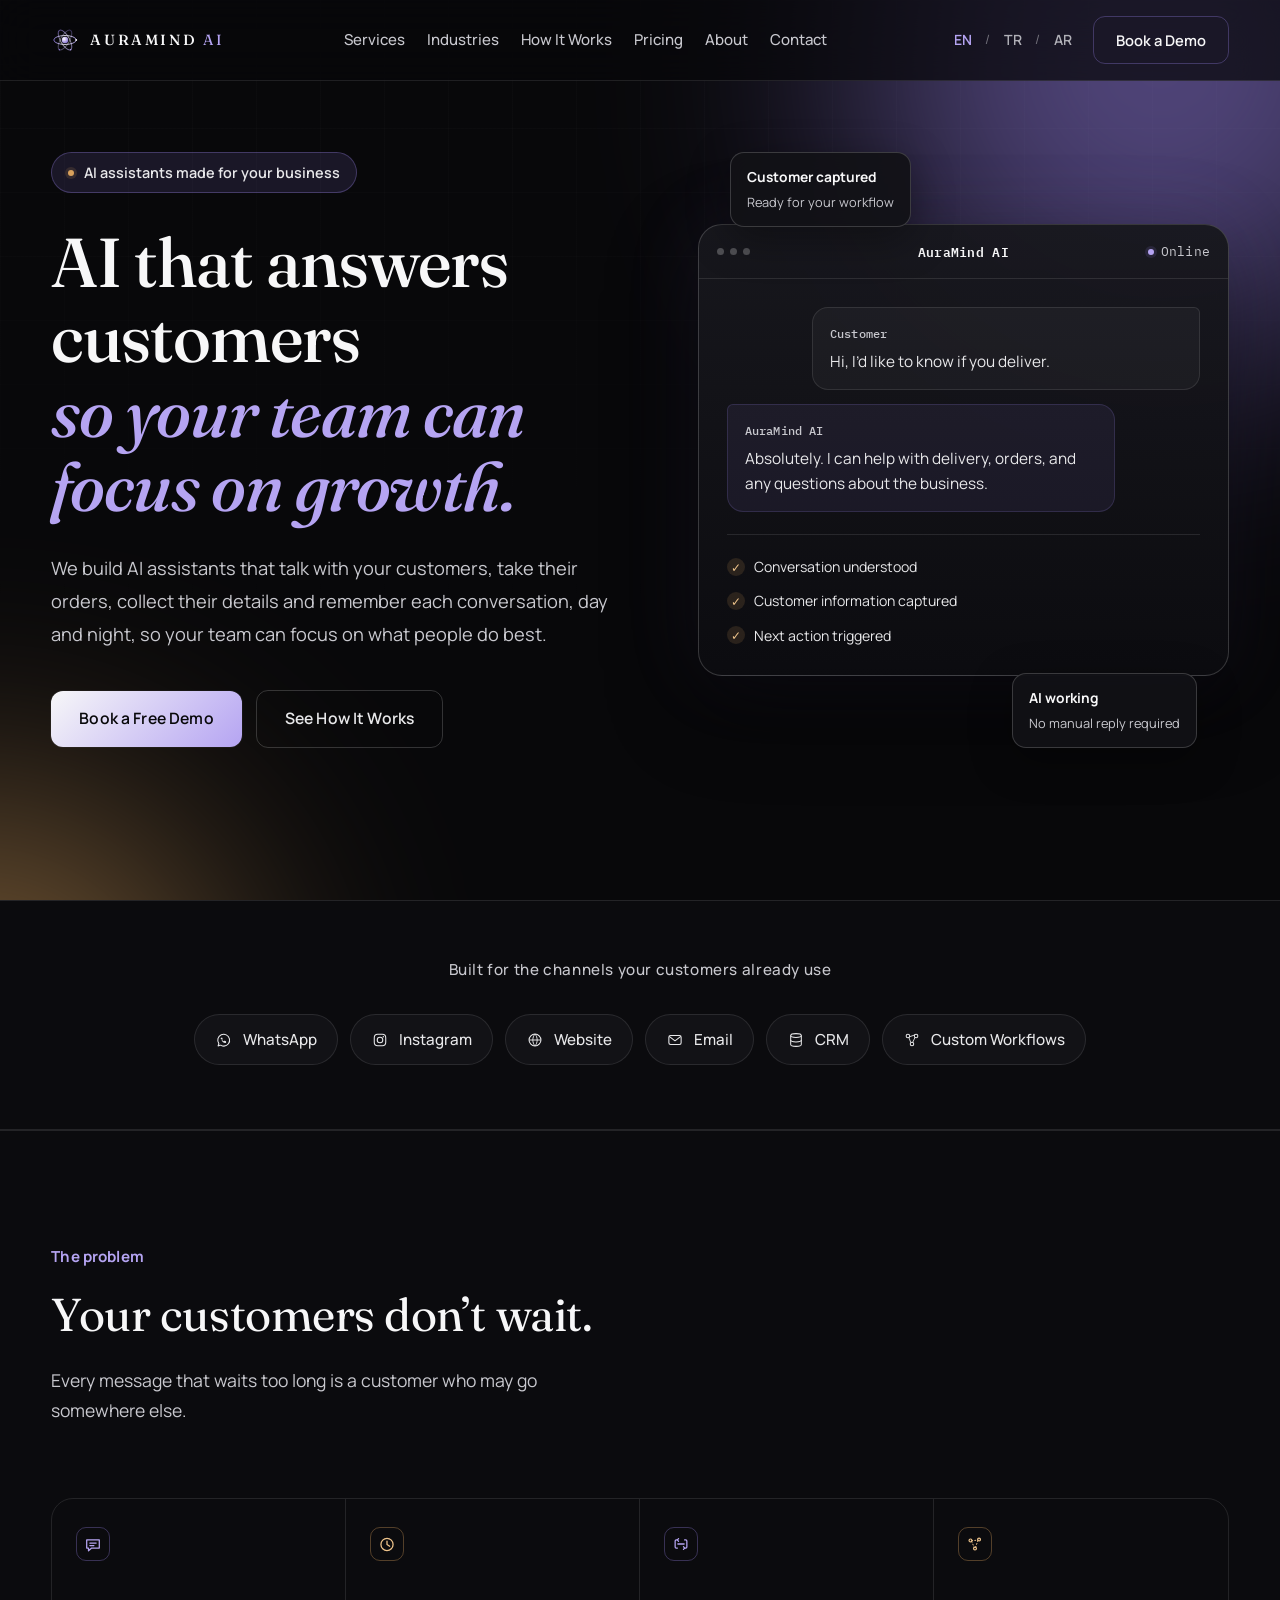
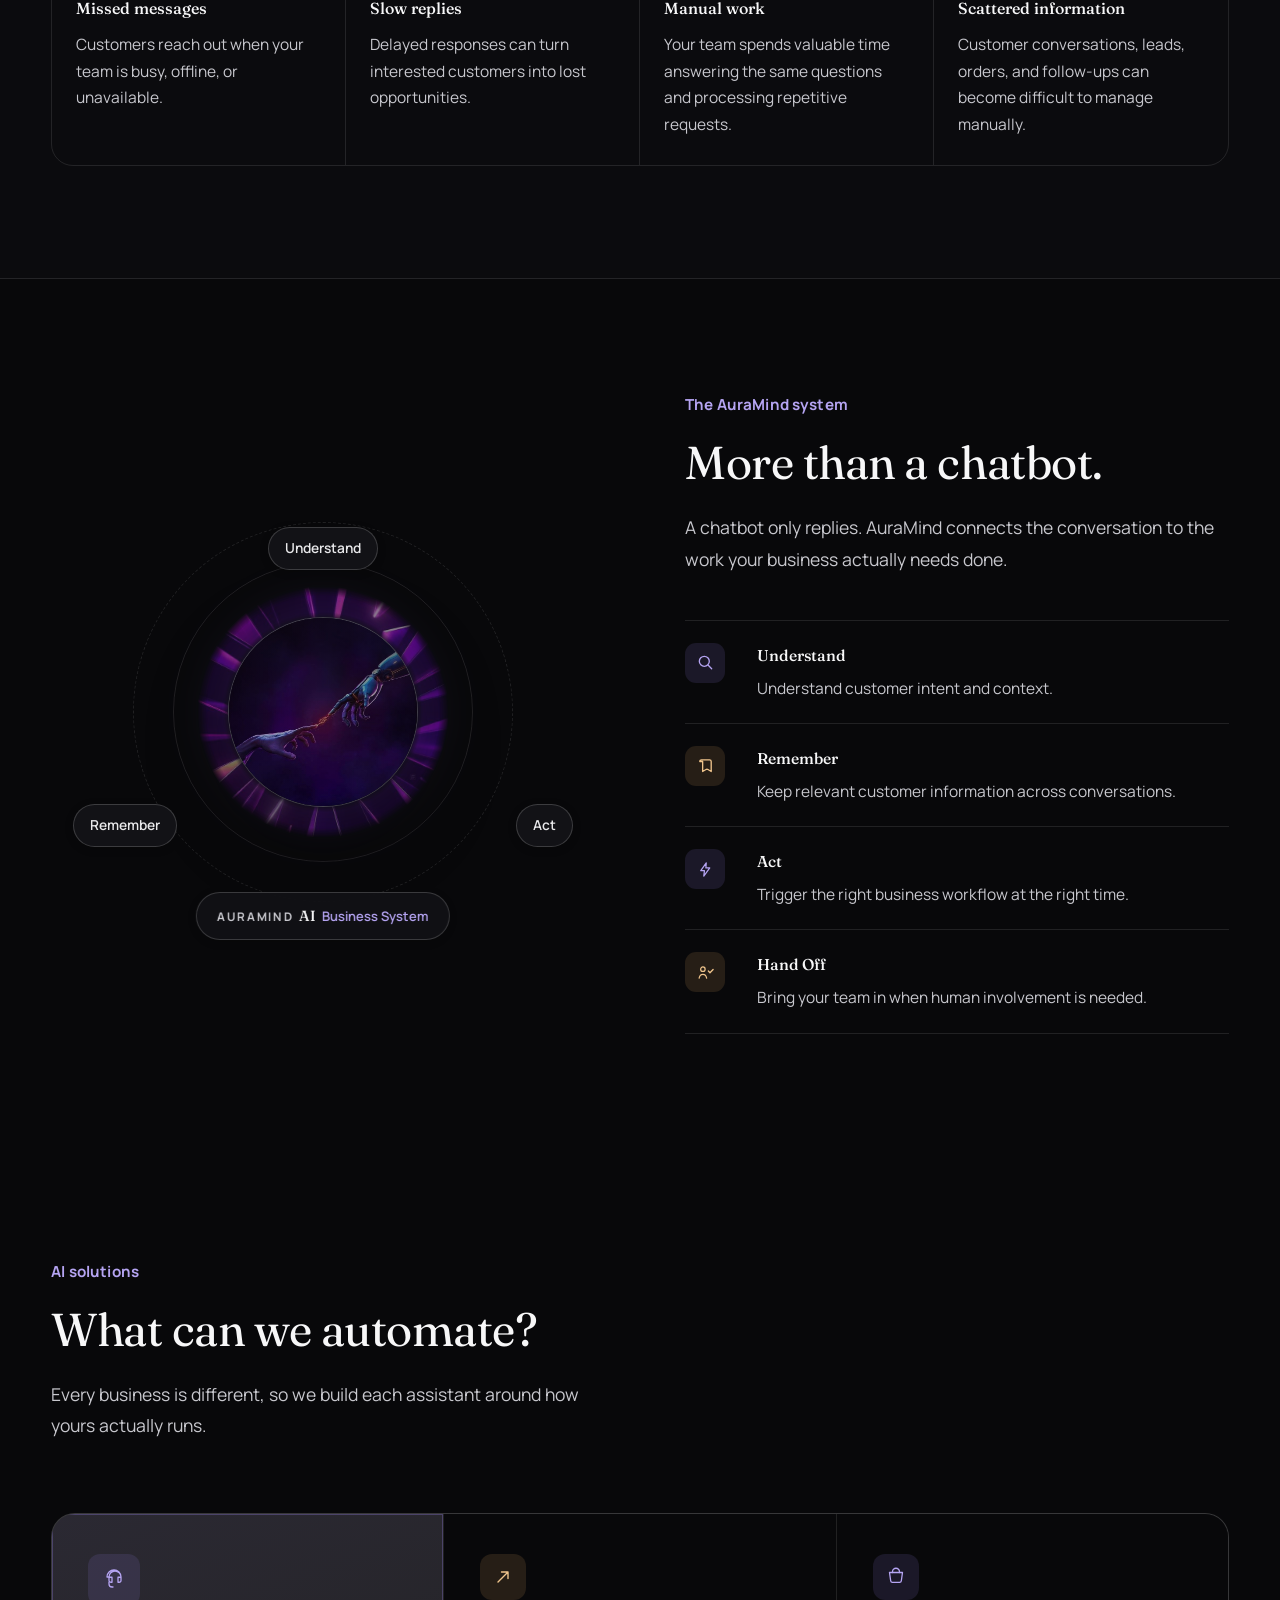
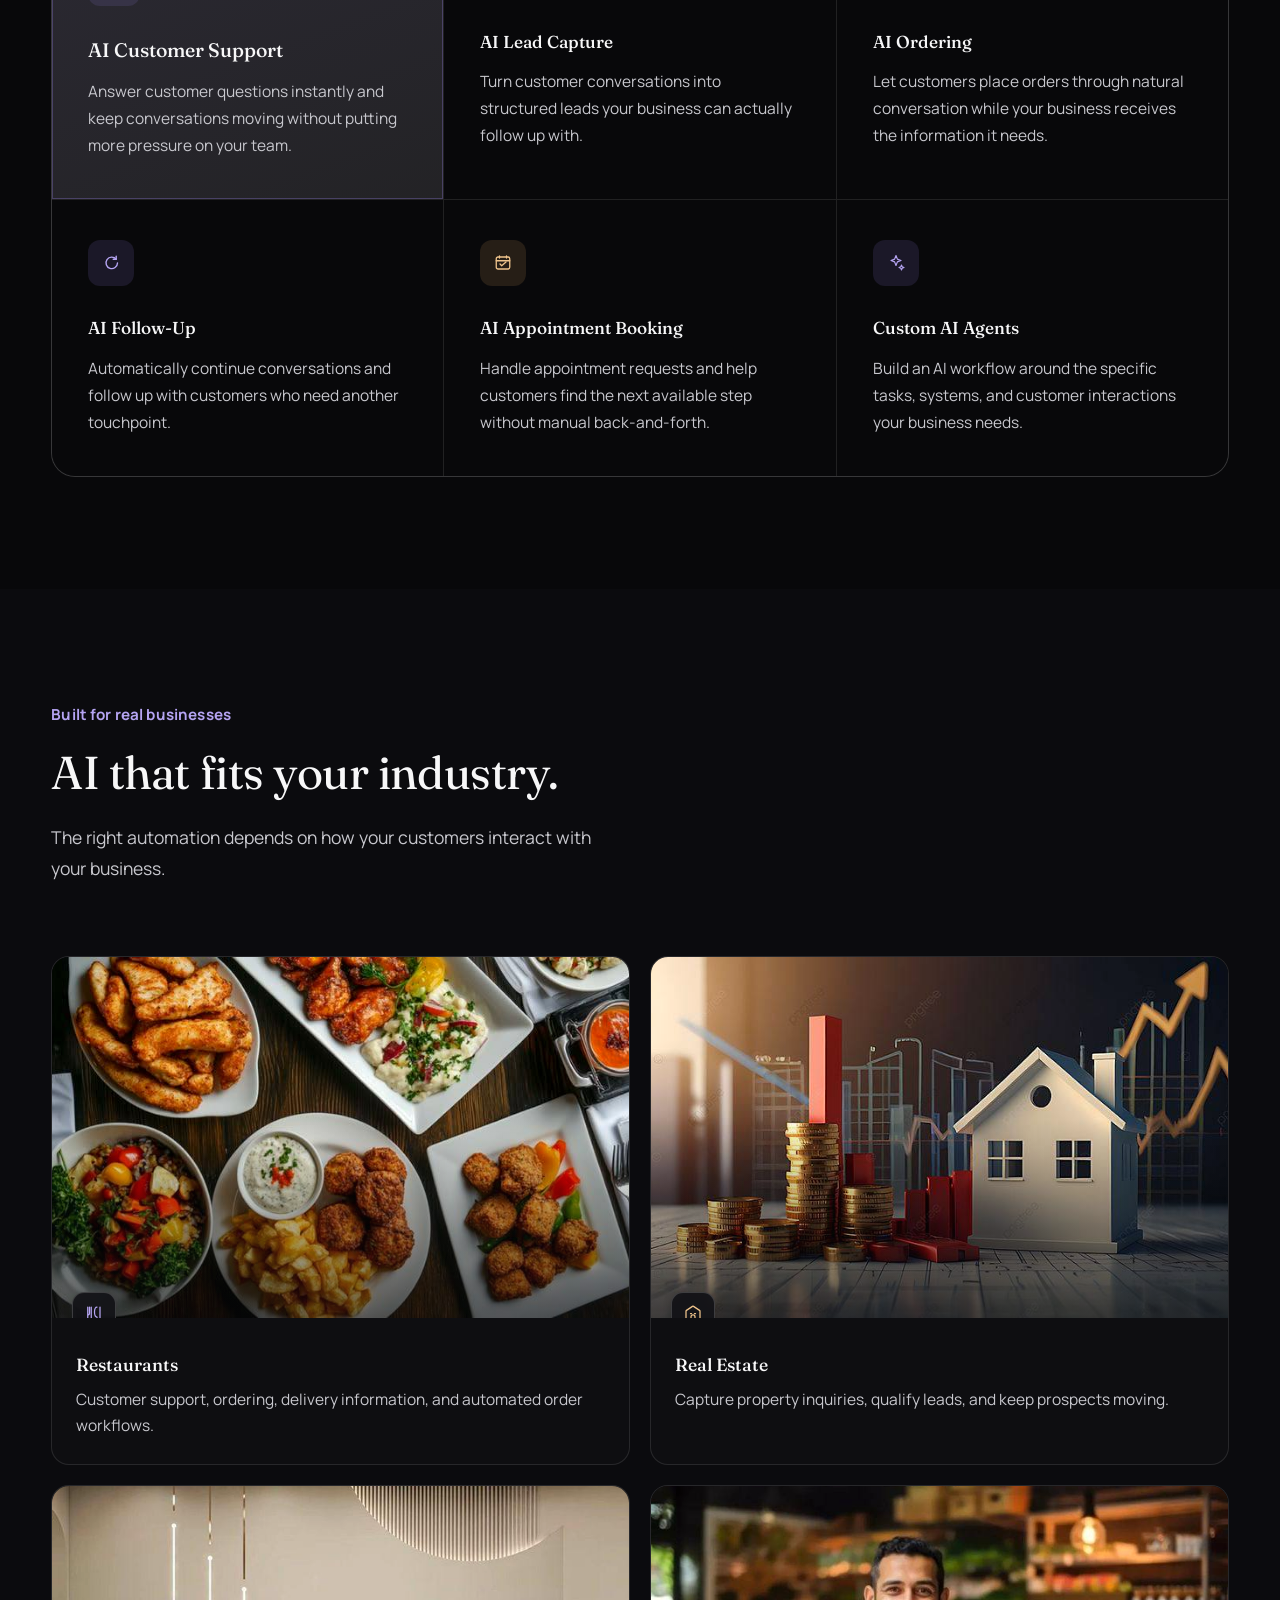
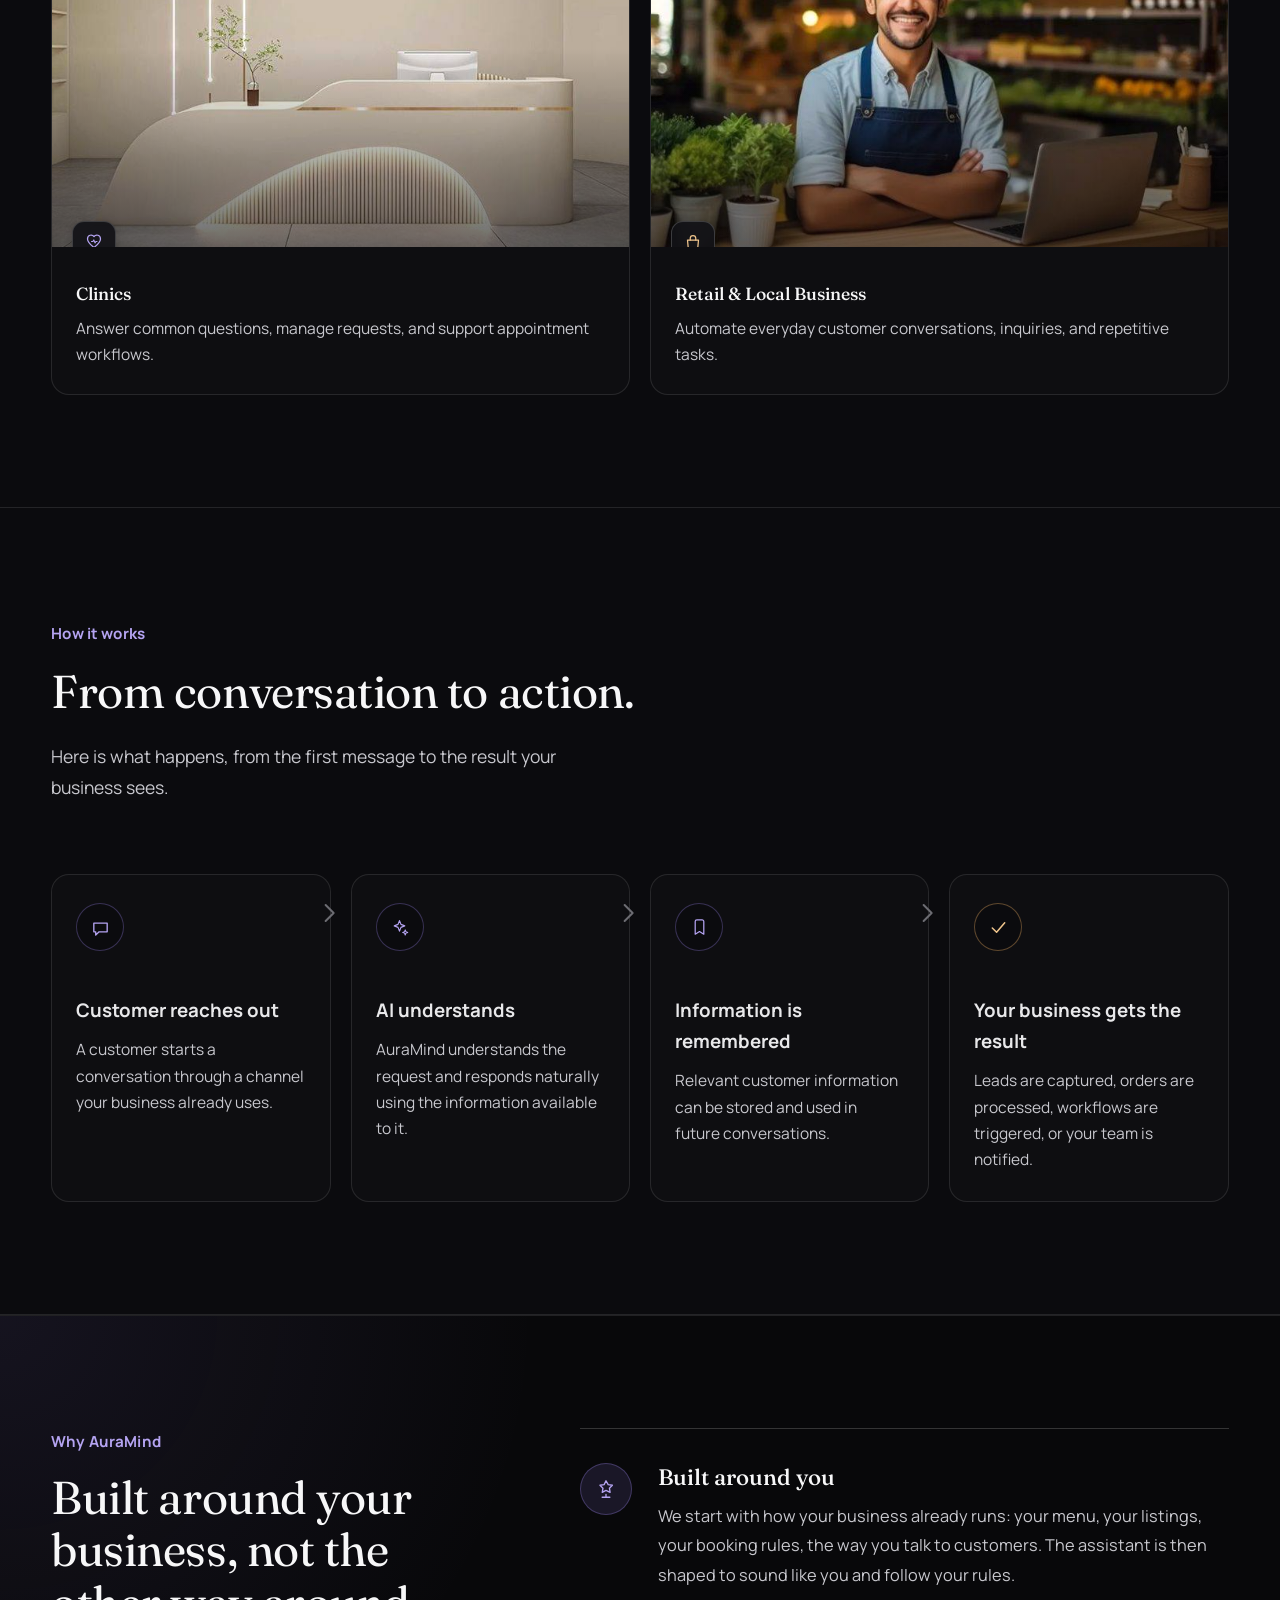
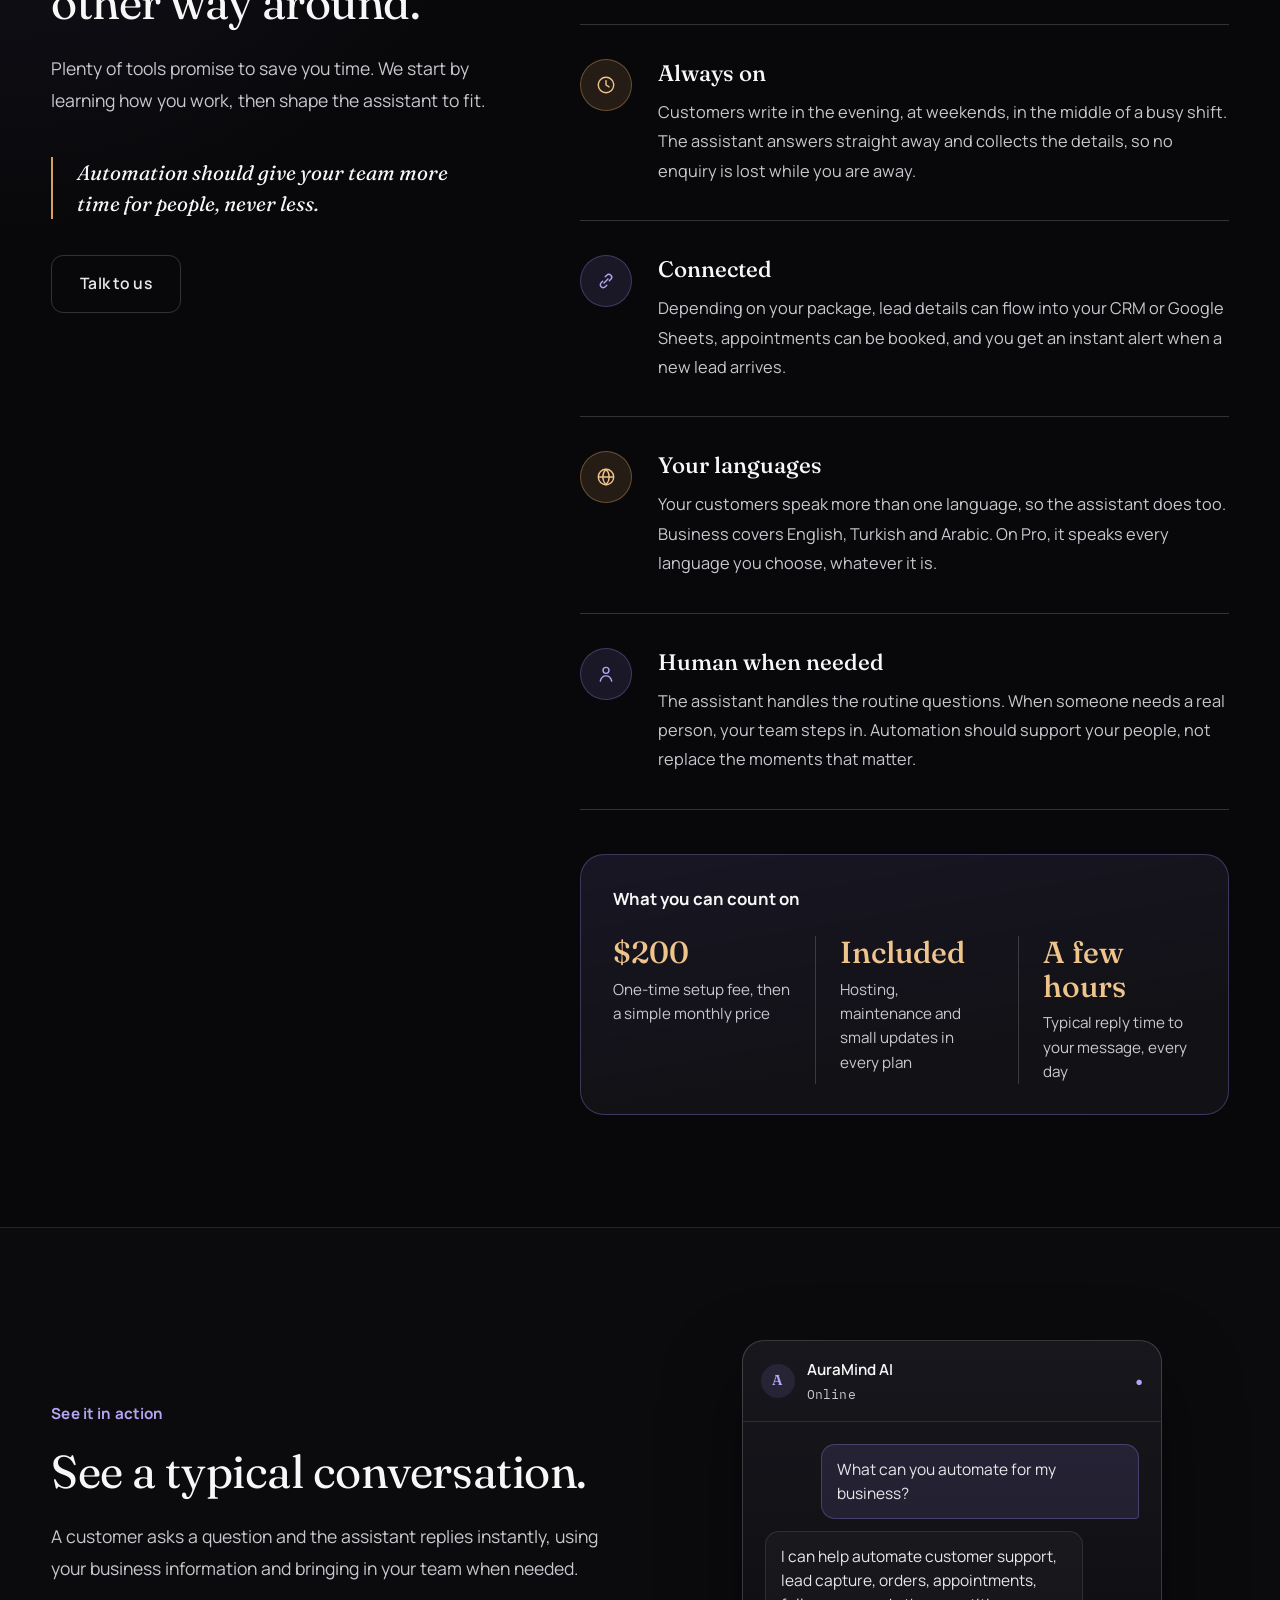
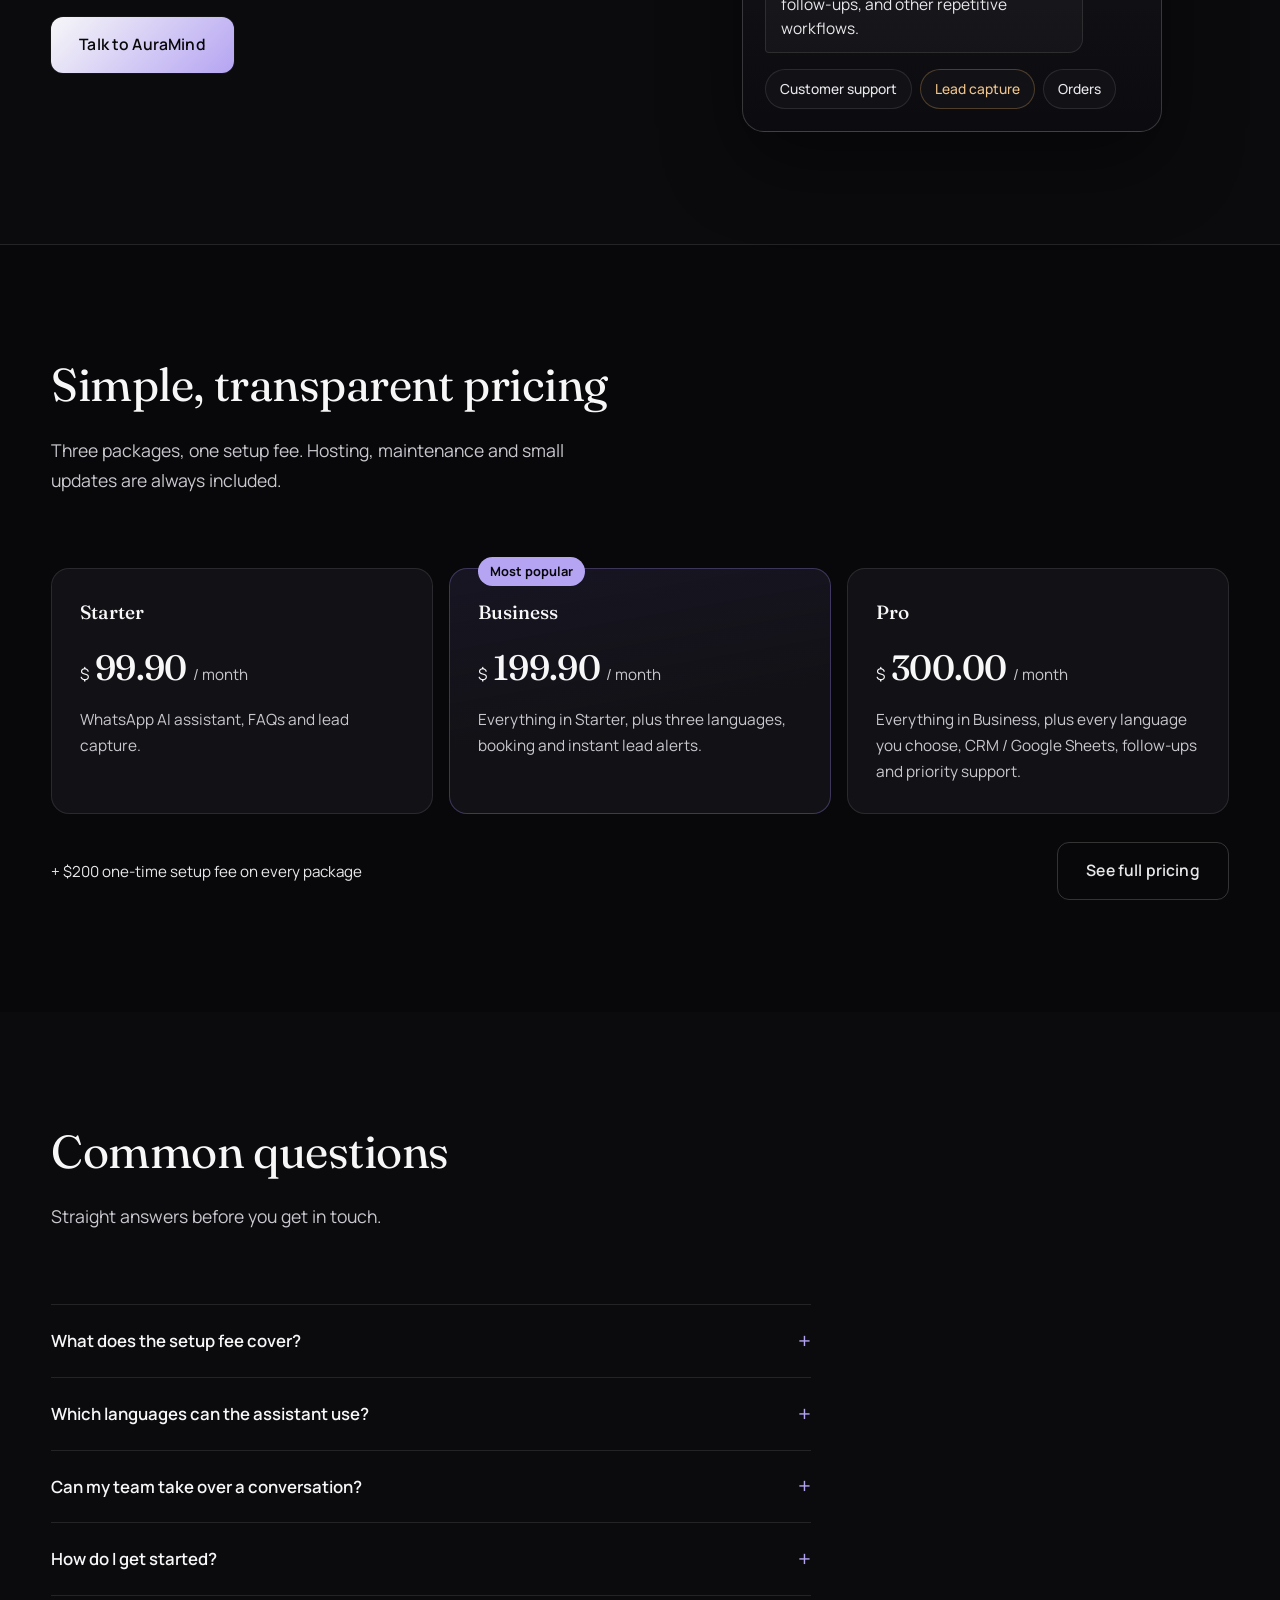
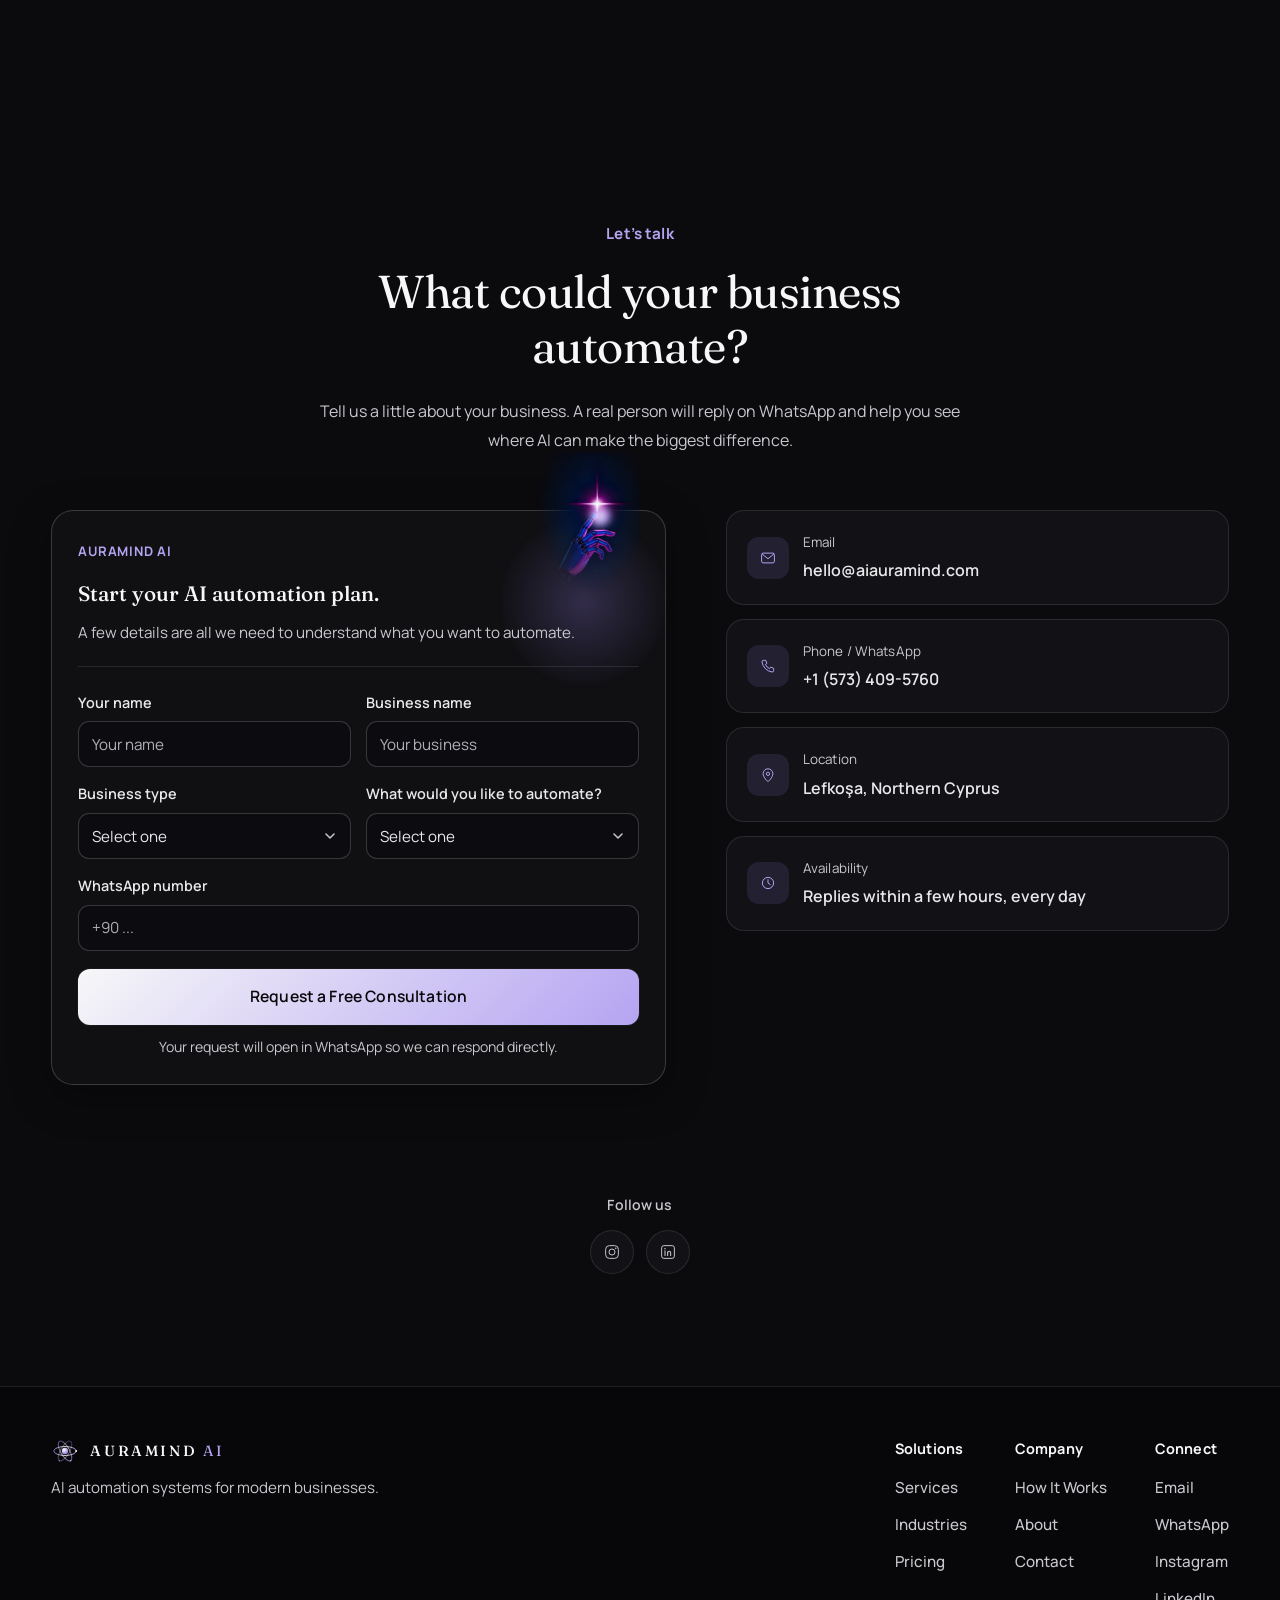
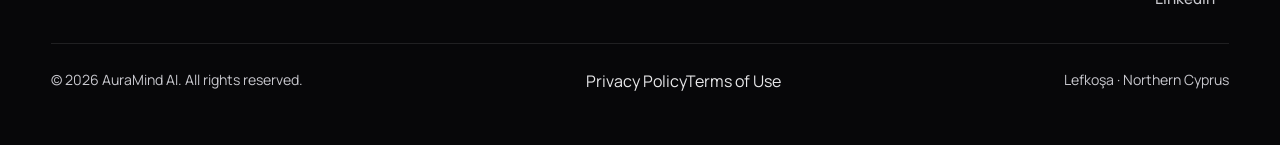
==== commit c5c1fcc1: "Update print statement from 'Hello' to 'Goodbye'" ====
--- a/index.html
+++ b/index.html
@@ -34,7 +34,7 @@
   "description": "AuraMind builds custom AI assistants for WhatsApp, Instagram and your website that answer customers, capture leads, take orders and book appointments, 24/7.",
   "url": "https://aiauramind.com",
   "email": "hello@aiauramind.com",
-  "telephone": "+905488630491",
+  "telephone": "+15734095760",
   "address": {
     "@type": "PostalAddress",
     "addressLocality": "Lefkoşa",
@@ -142,7 +142,7 @@
                     <a href="#industries" data-i18n="nav.industries">Industries</a>
                     <a href="#how-it-works" data-i18n="nav.howItWorks">How It Works</a>
                     <a href="/pricing" data-i18n="nav.pricing">Pricing</a>
-                    <a href="#about" data-i18n="nav.about">About</a>
+                    <a href="#why-aura-mind" data-i18n="nav.about">Why AuraMind</a>
                     <a href="#contact" data-i18n="nav.contact">Contact</a>
                 </nav>
                 <div class="nav-right">
@@ -153,7 +153,7 @@
                         <span class="lang-divider">/</span>
                         <button type="button" class="lang-option" data-lang="ar" lang="ar" aria-label="العربية" aria-pressed="false">AR</button>
                     </div>
-                    <a href="#contact" class="nav-button" data-i18n="nav.bookDemo">Book a Demo</a>
+                    <a href="https://wa.me/15734095760" class="nav-button" data-demo-cta target="_blank" rel="noopener" data-i18n="nav.bookDemo">Try a Demo</a>
                 </div>
                 <button type="button" class="mobile-menu-button" id="mobileMenuButton" aria-label="Open menu" aria-expanded="false" aria-controls="mobileNavLinks">
                     <span></span>
@@ -166,7 +166,7 @@
                 <a href="#industries" data-i18n="nav.industries">Industries</a>
                 <a href="#how-it-works" data-i18n="nav.howItWorks">How It Works</a>
                 <a href="/pricing" data-i18n="nav.pricing">Pricing</a>
-                <a href="#about" data-i18n="nav.about">About</a>
+                <a href="#why-aura-mind" data-i18n="nav.about">Why AuraMind</a>
                 <a href="#contact" data-i18n="nav.contact">Contact</a>
                 <div class="lang-switch lang-switch-mobile" role="group" aria-label="Language selector" data-i18n="a11y.language" data-i18n-attr="aria-label">
                     <button type="button" class="lang-option is-active" data-lang="en" lang="en" aria-label="English" aria-pressed="true">EN</button>
@@ -175,7 +175,7 @@
                     <span class="lang-divider">/</span>
                     <button type="button" class="lang-option" data-lang="ar" lang="ar" aria-label="العربية" aria-pressed="false">AR</button>
                 </div>
-                <a href="#contact" class="nav-button mobile-demo-button" data-i18n="nav.bookDemo">Book a Demo</a>
+                <a href="https://wa.me/15734095760" class="nav-button mobile-demo-button" data-demo-cta target="_blank" rel="noopener" data-i18n="nav.bookDemo">Try a Demo</a>
             </nav>
         </header>
         <main id="main-content" tabindex="-1">
@@ -190,34 +190,19 @@
                 </div>
                 <div class="container hero-container">
                     <div class="hero-content">
-                        <span class="eyebrow" data-animate="fade-up" data-i18n="hero.eyebrow">AI BUSINESS AUTOMATION</span>
+                        <span class="eyebrow" data-animate="fade-up" data-i18n="hero.eyebrow">AI assistants made for your business</span>
                         <h1 id="hero-title" class="hero-title" data-animate="fade-up" data-animate-delay="1">
-                            <span class="hero-title-line1" data-i18n="hero.h1_line1">AI that answers customers</span>
-                            <span class="hero-title-line2" data-i18n="hero.h1_line2">so your team can focus on growth.</span>
+                            <span class="hero-title-line1" data-i18n="hero.h1_line1">Never miss a customer message.</span>
+                            <span class="hero-title-line2" data-i18n="hero.h1_line2">Turn more enquiries into customers.</span>
                         </h1>
-                        <p class="hero-description" data-i18n="hero.description" data-animate="fade-up" data-animate-delay="2">AuraMind builds custom AI systems that talk to customers, capture leads, take orders, remember conversations, and automate repetitive work — 24/7.</p>
+                        <p class="hero-description" data-i18n="hero.description" data-animate="fade-up" data-animate-delay="2">AuraMind builds AI assistants for WhatsApp, Instagram and your website. They answer customers in seconds, collect their details and hand the conversation to your team when it matters, so you win more leads and save hours every week.</p>
                         <div class="hero-buttons" data-animate="fade-up" data-animate-delay="3">
-                            <a href="#contact" class="btn btn-primary">
-                                <span data-i18n="hero.btnPrimary">Book a Free Demo</span>
-                                <span aria-hidden="true">→</span>
+                            <a href="https://wa.me/15734095760" class="btn btn-primary" data-demo-cta target="_blank" rel="noopener">
+                                <span data-i18n="hero.btnPrimary">Try a Demo</span>
                             </a>
-                            <a href="#how-it-works" class="btn btn-secondary" data-i18n="hero.btnSecondary">See How It Works</a>
-                        </div>
-                        <div class="hero-trust" data-animate="fade-up" data-animate-delay="4">
-                            <div class="trust-item">
-                                <strong data-i18n="hero.trustAvailabilityValue">24/7</strong>
-                                <small data-i18n="hero.trustAvailability">AI availability</small>
-                            </div>
-                            <div class="trust-divider"></div>
-                            <div class="trust-item">
-                                <strong data-i18n="hero.trustResponseValue">Instant</strong>
-                                <small data-i18n="hero.trustResponse">Customer responses</small>
-                            </div>
-                            <div class="trust-divider"></div>
-                            <div class="trust-item">
-                                <strong data-i18n="hero.trustCustomValue">Custom</strong>
-                                <small data-i18n="hero.trustCustom">Built for your business</small>
-                            </div>
+                            <a href="#contact" class="btn btn-secondary">
+                                <span data-i18n="hero.btnSecondary">Talk to an Expert</span>
+                            </a>
                         </div>
                     </div>
                     <!-- =====================================================
@@ -239,7 +224,7 @@
                             <div class="system-chat">
                                 <div class="system-message customer">
                                     <small data-i18n="hero.previewCustomerLabel">Customer</small>
-                                    <p data-i18n="hero.previewCustomer">Hi, I'd like to know if you deliver.</p>
+                                    <p data-i18n="hero.previewCustomer">Hi, I’d like to know if you deliver.</p>
                                 </div>
                                 <div class="system-message ai">
                                     <small data-i18n="hero.previewAiLabel">AuraMind AI</small>
@@ -334,9 +319,9 @@
             <section id="problem" aria-labelledby="problem-title" class="problem-section section">
                 <div class="container">
                     <div class="section-heading">
-                        <span class="section-kicker" data-i18n="problem.kicker">THE PROBLEM</span>
-                        <h2 id="problem-title" data-i18n="problem.title">Your customers don't wait.</h2>
-                        <p data-i18n="problem.description">Every unanswered message, delayed response, and repetitive task creates friction for your business.</p>
+                        <span class="section-kicker" data-i18n="problem.kicker">The problem</span>
+                        <h2 id="problem-title" data-i18n="problem.title">Your customers don’t wait.</h2>
+                        <p data-i18n="problem.description">Every message that waits too long is a customer who may go somewhere else.</p>
                     </div>
                     <div class="problem-grid">
                         <article class="problem-card" data-animate="fade-up">
@@ -407,9 +392,9 @@
                         <div class="solution-node solution-node-three"><span data-i18n="solution.item3Title">Act</span></div>
                     </div>
                     <div class="solution-content">
-                        <span class="section-kicker" data-i18n="solution.kicker">THE AURAMIND SYSTEM</span>
+                        <span class="section-kicker" data-i18n="solution.kicker">The AuraMind system</span>
                         <h2 id="solution-title" data-i18n="solution.title">More than a chatbot.</h2>
-                        <p data-i18n="solution.description">AuraMind connects AI conversations with the workflows your business actually needs.</p>
+                        <p data-i18n="solution.description">A chatbot only replies. AuraMind connects the conversation to the work your business actually needs done.</p>
                         <div class="capability-list">
                             <div class="capability-item">
                                 <span class="capability-icon">
@@ -464,9 +449,9 @@
             <section id="services" aria-labelledby="services-title" class="services-section section">
                 <div class="container">
                     <div class="section-heading">
-                        <span class="section-kicker" data-i18n="services.kicker">AI SOLUTIONS</span>
+                        <span class="section-kicker" data-i18n="services.kicker">AI solutions</span>
                         <h2 id="services-title" data-i18n="services.title">What can we automate?</h2>
-                        <p data-i18n="services.description">Custom AI systems designed around the way your business operates.</p>
+                        <p data-i18n="services.description">Every business is different, so we build each assistant around how yours actually runs.</p>
                     </div>
                     <div class="services-grid">
                         <article class="service-card featured" data-animate="fade-up">
@@ -478,7 +463,6 @@
                             </div>
                             <h3 data-i18n="services.card1Title">AI Customer Support</h3>
                             <p data-i18n="services.card1Text">Answer customer questions instantly and keep conversations moving without putting more pressure on your team.</p>
-                            <a href="#contact" class="service-link" data-i18n="services.learnMore">Explore solution →</a>
                         </article>
                         <article class="service-card" data-animate="fade-up">
                             <div class="service-icon">
@@ -486,7 +470,6 @@
                             </div>
                             <h3 data-i18n="services.card2Title">AI Lead Capture</h3>
                             <p data-i18n="services.card2Text">Turn customer conversations into structured leads your business can actually follow up with.</p>
-                            <a href="#contact" class="service-link" data-i18n="services.learnMore">Explore solution →</a>
                         </article>
                         <article class="service-card" data-animate="fade-up">
                             <div class="service-icon">
@@ -497,7 +480,6 @@
                             </div>
                             <h3 data-i18n="services.card3Title">AI Ordering</h3>
                             <p data-i18n="services.card3Text">Let customers place orders through natural conversation while your business receives the information it needs.</p>
-                            <a href="#contact" class="service-link" data-i18n="services.learnMore">Explore solution →</a>
                         </article>
                         <article class="service-card" data-animate="fade-up">
                             <div class="service-icon">
@@ -508,7 +490,6 @@
                             </div>
                             <h3 data-i18n="services.card4Title">AI Follow-Up</h3>
                             <p data-i18n="services.card4Text">Automatically continue conversations and follow up with customers who need another touchpoint.</p>
-                            <a href="#contact" class="service-link" data-i18n="services.learnMore">Explore solution →</a>
                         </article>
                         <article class="service-card" data-animate="fade-up">
                             <div class="service-icon">
@@ -520,7 +501,6 @@
                             </div>
                             <h3 data-i18n="services.card5Title">AI Appointment Booking</h3>
                             <p data-i18n="services.card5Text">Handle appointment requests and help customers find the next available step without manual back-and-forth.</p>
-                            <a href="#contact" class="service-link" data-i18n="services.learnMore">Explore solution →</a>
                         </article>
                         <article class="service-card" data-animate="fade-up">
                             <div class="service-icon">
@@ -531,7 +511,6 @@
                             </div>
                             <h3 data-i18n="services.card6Title">Custom AI Agents</h3>
                             <p data-i18n="services.card6Text">Build an AI workflow around the specific tasks, systems, and customer interactions your business needs.</p>
-                            <a href="#contact" class="service-link" data-i18n="services.learnMore">Explore solution →</a>
                         </article>
                     </div>
                 </div>
@@ -542,7 +521,7 @@
             <section id="industries" aria-labelledby="industries-title" class="industries-section section">
                 <div class="container">
                     <div class="section-heading">
-                        <span class="section-kicker" data-i18n="industries.kicker">BUILT FOR REAL BUSINESSES</span>
+                        <span class="section-kicker" data-i18n="industries.kicker">Built for real businesses</span>
                         <h2 id="industries-title" data-i18n="industries.title">AI that fits your industry.</h2>
                         <p data-i18n="industries.description">The right automation depends on how your customers interact with your business.</p>
                     </div>
@@ -604,7 +583,7 @@
                                 </span>
                             </div>
                             <div class="industry-body">
-                                <h3 data-i18n="industries.retailTitle">Retail & Local Business</h3>
+                                <h3 data-i18n="industries.retailTitle">Retail &amp; Local Business</h3>
                                 <p data-i18n="industries.retailText">Automate everyday customer conversations, inquiries, and repetitive tasks.</p>
                             </div>
                         </article>
@@ -617,9 +596,9 @@
             <section id="how-it-works" aria-labelledby="steps-title" class="steps-section section">
                 <div class="container">
                     <div class="section-heading">
-                        <span class="section-kicker" data-i18n="steps.kicker">HOW IT WORKS</span>
+                        <span class="section-kicker" data-i18n="steps.kicker">How it works</span>
                         <h2 id="steps-title" data-i18n="steps.title">From conversation to action.</h2>
-                        <p data-i18n="steps.description">AuraMind connects the customer conversation to the business action that needs to happen next.</p>
+                        <p data-i18n="steps.description">Here is what happens, from the first message to the result your business sees.</p>
                     </div>
                     <div class="steps-grid">
                         <article class="step-card" data-animate="fade-up">
@@ -732,12 +711,11 @@
                 <div class="container">
                     <div class="demo-panel">
                         <div class="demo-copy">
-                            <span class="section-kicker" data-i18n="demo.kicker">SEE IT IN ACTION</span>
-                            <h2 id="demo-title" data-i18n="demo.title">Your website should demonstrate your AI.</h2>
-                            <p data-i18n="demo.description">Instead of only telling visitors what AuraMind does, let them experience how an AI business assistant can respond.</p>
+                            <span class="section-kicker" data-i18n="demo.kicker">See it in action</span>
+                            <h2 id="demo-title" data-i18n="demo.title">See a typical conversation.</h2>
+                            <p data-i18n="demo.description">A customer asks a question and the assistant replies instantly, using your business information and bringing in your team when needed.</p>
                             <a href="#contact" class="btn btn-primary">
                                 <span data-i18n="demo.button">Talk to AuraMind</span>
-                                <span aria-hidden="true">→</span>
                             </a>
                         </div>
                         <div class="demo-preview">
@@ -828,9 +806,9 @@
             <section id="contact" aria-labelledby="contact-title" class="contact-section section">
                 <div class="container">
                     <div class="contact-header">
-                        <span class="section-kicker" data-i18n="contact.kicker">LET'S BUILD SOMETHING</span>
+                        <span class="section-kicker" data-i18n="contact.kicker">Let’s talk</span>
                         <h2 id="contact-title" data-i18n="contact.title">What could your business automate?</h2>
-                        <p data-i18n="contact.description">Tell us a little about your business and we'll help identify where AI can make the biggest difference.</p>
+                        <p data-i18n="contact.description">Tell us a little about your business. A real person will reply on WhatsApp and help you see where AI can make the biggest difference.</p>
                     </div>
                     <div class="contact-container">
                         <div class="lead-form-wrap">
@@ -857,7 +835,7 @@
                                             <option value="Restaurant" data-i18n="contact.typeRestaurant">Restaurant</option>
                                             <option value="Real Estate" data-i18n="contact.typeRealEstate">Real Estate</option>
                                             <option value="Clinic" data-i18n="contact.typeClinic">Clinic</option>
-                                            <option value="Retail & Local Business" data-i18n="contact.typeRetail">Retail / Local Business</option>
+                                            <option value="Retail & Local Business" data-i18n="contact.typeRetail">Retail &amp; Local Business</option>
                                             <option value="Other" data-i18n="contact.typeOther">Other</option>
                                         </select>
                                     </label>
@@ -878,8 +856,7 @@
                                     </label>
                                 </div>
                                 <button type="submit" class="btn btn-primary form-submit">
-                                    <span data-i18n="contact.formSubmit">Request My Free AI Consultation</span>
-                                    <span aria-hidden="true">→</span>
+                                    <span data-i18n="contact.formSubmit">Request a Free Consultation</span>
                                 </button>
                                 <p class="form-note" data-i18n="contact.formNote">Your request will open in WhatsApp so we can respond directly.</p>
                                 <p class="form-status" id="formStatus" role="status" aria-live="polite"></p>
@@ -898,13 +875,13 @@
                                     <strong>hello@aiauramind.com</strong>
                                 </div>
                             </a>
-                            <a href="tel:+905488630491" class="contact-info-item" data-animate="fade-up">
+                            <a href="tel:+15734095760" class="contact-info-item" data-animate="fade-up">
                                 <div class="contact-info-icon">
                                     <svg viewBox="0 0 24 24" fill="none"><path d="M6 4.5h3l1.5 4-2 1.5a11 11 0 0 0 5.5 5.5l1.5-2 4 1.5v3a2 2 0 0 1-2.2 2A16 16 0 0 1 4 6.7 2 2 0 0 1 6 4.5Z" stroke="currentColor" stroke-width="1.3" stroke-linejoin="round"/></svg>
                                 </div>
                                 <div class="contact-info-text">
                                     <small data-i18n="contact.phoneLabel">Phone / WhatsApp</small>
-                                    <strong>+90 548 863 0491</strong>
+                                    <strong>+1 (573) 409-5760</strong>
                                 </div>
                             </a>
                             <div class="contact-info-item" data-animate="fade-up">
@@ -998,19 +975,20 @@
                     <div class="footer-link-group">
                         <strong data-i18n="footer.company">Company</strong>
                         <a href="#how-it-works" data-i18n="nav.howItWorks">How It Works</a>
-                        <a href="#about" data-i18n="nav.about">About</a>
+                        <a href="#why-aura-mind" data-i18n="nav.about">Why AuraMind</a>
                         <a href="#contact" data-i18n="nav.contact">Contact</a>
                     </div>
                     <div class="footer-link-group">
                         <strong data-i18n="footer.connect">Connect</strong>
                         <a href="mailto:hello@aiauramind.com" data-i18n="contact.emailLabel">Email</a>
-                        <a href="https://aiauramind.com" target="_blank" rel="noopener noreferrer">aiauramind.com</a>
+                        <a href="https://wa.me/15734095760" target="_blank" rel="noopener noreferrer">WhatsApp</a>
                         <a href="https://www.instagram.com/auramind.cy" target="_blank" rel="noopener noreferrer">Instagram</a>
                         <a href="https://www.linkedin.com/in/auramind-ai-49ab6a429/" target="_blank" rel="noopener noreferrer">LinkedIn</a>
                     </div>
                 </div>
                 <div class="footer-bottom">
                     <p data-i18n="footer.copyright">© 2026 AuraMind AI. All rights reserved.</p>
+                    <nav class="footer-legal" aria-label="Legal"><a href="/privacy" data-i18n="footer.privacy">Privacy Policy</a><a href="/terms" data-i18n="footer.terms">Terms of Use</a></nav>
                     <span data-i18n="footer.location">Lefkoşa · Northern Cyprus</span>
                 </div>
             </div>
--- a/style.css
+++ b/style.css
@@ -22,11 +22,11 @@
 
     --white: #F7F7F8;
     --text: #E8E8EA;
-    --muted: #A6A6AC;
-    --faint: #8A8A91;
-
-    --border: rgba(247, 247, 248, 0.07);
-    --border-strong: rgba(247, 247, 248, 0.13);
+    --muted: #C8C8CE;
+    --faint: #B0B0B7;
+
+    --border: rgba(247, 247, 248, 0.10);
+    --border-strong: rgba(247, 247, 248, 0.18);
     --border-primary: rgba(141, 120, 216, 0.35);
 
     --font-display: "Fraunces", "Georgia", serif;
@@ -2491,7 +2491,7 @@
 }
 
 .lead-form select {
-    background-image: url("data:image/svg+xml,%3Csvg xmlns='http://www.w3.org/2000/svg' viewBox='0 0 16 16' fill='none'%3E%3Cpath d='m4 6 4 4 4-4' stroke='%239A9A9F' stroke-width='1.5' stroke-linecap='round' stroke-linejoin='round'/%3E%3C/svg%3E");
+    background-image: url("data:image/svg+xml,%3Csvg xmlns='http://www.w3.org/2000/svg' viewBox='0 0 16 16' fill='none'%3E%3Cpath d='m4 6 4 4 4-4' stroke='%23C8C8CE' stroke-width='1.5' stroke-linecap='round' stroke-linejoin='round'/%3E%3C/svg%3E");
     background-repeat: no-repeat;
     background-position: right 12px center;
     background-size: 16px;
@@ -2626,3 +2626,289 @@
 .notfound-code { font-family: var(--font-display); font-size: clamp(4rem, 14vw, 8rem); line-height: 1; color: var(--primary-light); }
 .notfound h1 { font-family: var(--font-display); font-weight: 500; font-size: clamp(1.8rem, 4vw, 2.6rem); color: var(--white); }
 .notfound p:not(.notfound-code) { max-width: 440px; color: var(--muted); }
+
+/* =========================================================
+   READABILITY LAYER
+   Every small or faint label is larger and higher-contrast,
+   and the tracked-out ALL-CAPS labels are now plain sentence
+   case, which reads warmer and is easier on the eye.
+========================================================= */
+
+/* Friendlier labels: sentence case, normal spacing */
+.eyebrow {
+    font-family: var(--font-body);
+    font-size: 0.9rem;
+    font-weight: 600;
+    letter-spacing: 0;
+    text-transform: none;
+    color: var(--text);
+}
+
+.section-kicker {
+    font-size: 0.95rem;
+    font-weight: 700;
+    letter-spacing: 0.01em;
+    text-transform: none;
+}
+
+.trust-item small,
+.window-status,
+.system-message small,
+.demo-window-brand small,
+.contact-info-text small,
+.contact-socials-label,
+.footer-link-group strong {
+    text-transform: none;
+    letter-spacing: 0.01em;
+}
+
+.lead-form-header .form-label { letter-spacing: 0.06em; }
+
+/* Navigation and buttons */
+.nav-links a { font-size: 0.94rem; }
+.nav-button { font-size: 0.92rem; }
+.btn { font-size: 0.98rem; }
+.lang-switch { font-size: 0.88rem; }
+.lang-option { color: var(--faint); }
+.lang-divider { color: var(--faint); font-size: 0.8rem; opacity: 0.6; }
+.mobile-nav-links a { font-size: 1rem; }
+
+/* Body copy */
+.hero-description { font-size: 1.14rem; color: var(--muted); }
+.section-heading p,
+.solution-content p,
+.demo-copy p { font-size: 1.1rem; color: var(--muted); }
+.trust-item small { font-size: 0.88rem; }
+.platform-label { font-size: 0.95rem; color: var(--muted); }
+.platform-tag { font-size: 0.95rem; color: var(--text); }
+.problem-card p,
+.industry-card p,
+.step-card p,
+.service-card p { font-size: 0.97rem; color: var(--muted); }
+.industry-card h3 { font-size: 1.1rem; }
+.solution-node { font-size: 0.86rem; }
+.solution-core-label { font-size: 0.74rem; color: var(--muted); }
+.solution-core-content small { font-size: 0.82rem; }
+.capability-item p { font-size: 0.97rem; color: var(--muted); }
+
+/* Product mock-ups (hero and demo windows) */
+.window-title { font-size: 0.84rem; }
+.window-status { font-size: 0.8rem; }
+.system-message small { font-size: 0.78rem; color: var(--muted); }
+.system-message p { font-size: 0.96rem; }
+.system-actions span { font-size: 0.88rem; color: var(--text); }
+.system-actions i { font-size: 0.72rem; }
+.system-float strong { font-size: 0.86rem; }
+.system-float small { font-size: 0.8rem; color: var(--muted); }
+.demo-window-brand strong { font-size: 0.95rem; }
+.demo-window-brand small { font-size: 0.8rem; }
+.demo-status { font-size: 0.8rem; }
+.demo-message { font-size: 0.97rem; }
+.demo-suggestion-row span { font-size: 0.86rem; color: var(--text); }
+
+/* Pricing preview and FAQ */
+.x-card p { font-size: 0.96rem; }
+.x-price span { font-size: 0.95rem; }
+.x-foot small { font-size: 0.95rem; color: var(--text); }
+.x-faq summary { font-size: 1.05rem; }
+.x-faq details p { font-size: 1rem; color: var(--muted); }
+.x-pop { font-size: 0.8rem; }
+
+/* Contact form and details */
+.lead-form-header small { font-size: 0.95rem; }
+.lead-form-header .form-label { font-size: 0.82rem; }
+.lead-form label > span { font-size: 0.9rem; color: var(--text); font-weight: 600; }
+.lead-form input::placeholder { color: var(--faint); }
+.form-note { font-size: 0.88rem; color: var(--muted); }
+.form-status { font-size: 0.92rem; }
+.contact-info-text small { font-size: 0.84rem; color: var(--muted); }
+.contact-info-text strong { font-size: 1rem; }
+.contact-socials-label { font-size: 0.88rem; color: var(--muted); }
+
+@media (min-width: 951px) {
+    .lead-form input,
+    .lead-form select { font-size: 0.95rem; }
+}
+
+/* Footer */
+.footer-brand p { font-size: 0.95rem; color: var(--muted); }
+.footer-link-group strong { font-size: 0.9rem; }
+.footer-links a { font-size: 0.95rem; color: var(--muted); }
+.footer-links a:hover { color: var(--white); }
+.footer-bottom p,
+.footer-bottom span { font-size: 0.88rem; color: var(--muted); }
+
+/* Smallest screens keep the extra size too */
+@media (max-width: 600px) {
+    .trust-item small { font-size: 0.82rem; }
+    .system-message p { font-size: 0.92rem; }
+}
+
+/* =========================================================
+   WHY AURAMIND (redesigned)
+   Intro and promise on the left, five reasons on the right,
+   and a short "what you can count on" panel to close.
+========================================================= */
+
+.why-section {
+    background:
+        radial-gradient(ellipse 60% 50% at 0% 0%, rgba(141, 120, 216, 0.10), transparent 70%),
+        var(--bg);
+    border-top: 1px solid var(--border);
+}
+
+.why-layout {
+    display: grid;
+    grid-template-columns: minmax(0, 0.85fr) minmax(0, 1.25fr);
+    gap: 88px;
+    align-items: start;
+}
+
+.why-intro {
+    position: sticky;
+    top: 120px;
+}
+
+.why-intro h2 {
+    font-family: var(--font-display);
+    font-size: clamp(2.1rem, 3.6vw, 3.1rem);
+    line-height: 1.14;
+    letter-spacing: -0.01em;
+    font-weight: 400;
+    color: var(--white);
+}
+
+.why-intro > p {
+    max-width: 460px;
+    margin-top: 24px;
+    color: var(--muted);
+    font-size: 1.1rem;
+    line-height: 1.8;
+}
+
+.why-quote {
+    margin: 40px 0 36px;
+    padding-inline-start: 24px;
+    border-inline-start: 2px solid var(--gold);
+}
+
+.why-quote p {
+    max-width: 420px;
+    font-family: var(--font-display);
+    font-size: 1.3rem;
+    font-style: italic;
+    line-height: 1.5;
+    color: var(--white);
+}
+
+html[dir="rtl"] .why-quote p { font-style: normal; line-height: 1.8; }
+
+.why-list {
+    border-top: 1px solid var(--border-strong);
+}
+
+.why-row {
+    display: grid;
+    grid-template-columns: 52px minmax(0, 1fr);
+    gap: 26px;
+    padding: 34px 0;
+    border-bottom: 1px solid var(--border-strong);
+}
+
+.why-icon {
+    display: grid;
+    place-items: center;
+    width: 52px;
+    height: 52px;
+    border-radius: 50%;
+    border: 1px solid var(--border-primary);
+    background: var(--primary-dim);
+    color: var(--primary-light);
+}
+
+.why-icon svg { width: 22px; height: 22px; }
+
+.why-row:nth-child(even) .why-icon {
+    border-color: rgba(217, 161, 92, 0.38);
+    background: var(--gold-dim);
+    color: var(--gold-light);
+}
+
+.why-row h3 {
+    margin-bottom: 10px;
+    font-family: var(--font-display);
+    font-size: 1.4rem;
+    font-weight: 500;
+    line-height: 1.3;
+    color: var(--white);
+}
+
+.why-row p {
+    max-width: 580px;
+    color: var(--muted);
+    font-size: 1.02rem;
+    line-height: 1.8;
+}
+
+.why-facts {
+    display: grid;
+    grid-template-columns: repeat(3, minmax(0, 1fr));
+    gap: 24px;
+    margin-top: 44px;
+    padding: 30px 32px;
+    border: 1px solid var(--border-primary);
+    border-radius: var(--radius-lg);
+    background: linear-gradient(170deg, rgba(141, 120, 216, 0.13), var(--surface) 70%);
+}
+
+.why-facts-title {
+    grid-column: 1 / -1;
+    color: var(--white);
+    font-size: 1.05rem;
+    font-weight: 700;
+}
+
+.why-fact {
+    display: flex;
+    flex-direction: column;
+    gap: 8px;
+}
+
+.why-fact + .why-fact {
+    padding-inline-start: 24px;
+    border-inline-start: 1px solid var(--border-strong);
+}
+
+.why-fact-value {
+    font-family: var(--font-display);
+    font-size: 1.9rem;
+    font-weight: 500;
+    line-height: 1.1;
+    color: var(--gold-light);
+}
+
+.why-fact-text {
+    color: var(--muted);
+    font-size: 0.95rem;
+    line-height: 1.6;
+}
+
+@media (max-width: 1120px) {
+    .why-layout { gap: 56px; }
+}
+
+@media (max-width: 950px) {
+    .why-layout { grid-template-columns: 1fr; gap: 48px; }
+    .why-intro { position: static; }
+}
+
+@media (max-width: 600px) {
+    .why-row { grid-template-columns: 1fr; gap: 16px; padding: 28px 0; }
+    .why-facts { grid-template-columns: 1fr; padding: 26px 24px; gap: 20px; }
+    .why-fact + .why-fact {
+        padding-inline-start: 0;
+        padding-top: 20px;
+        border-inline-start: 0;
+        border-top: 1px solid var(--border-strong);
+    }
+}
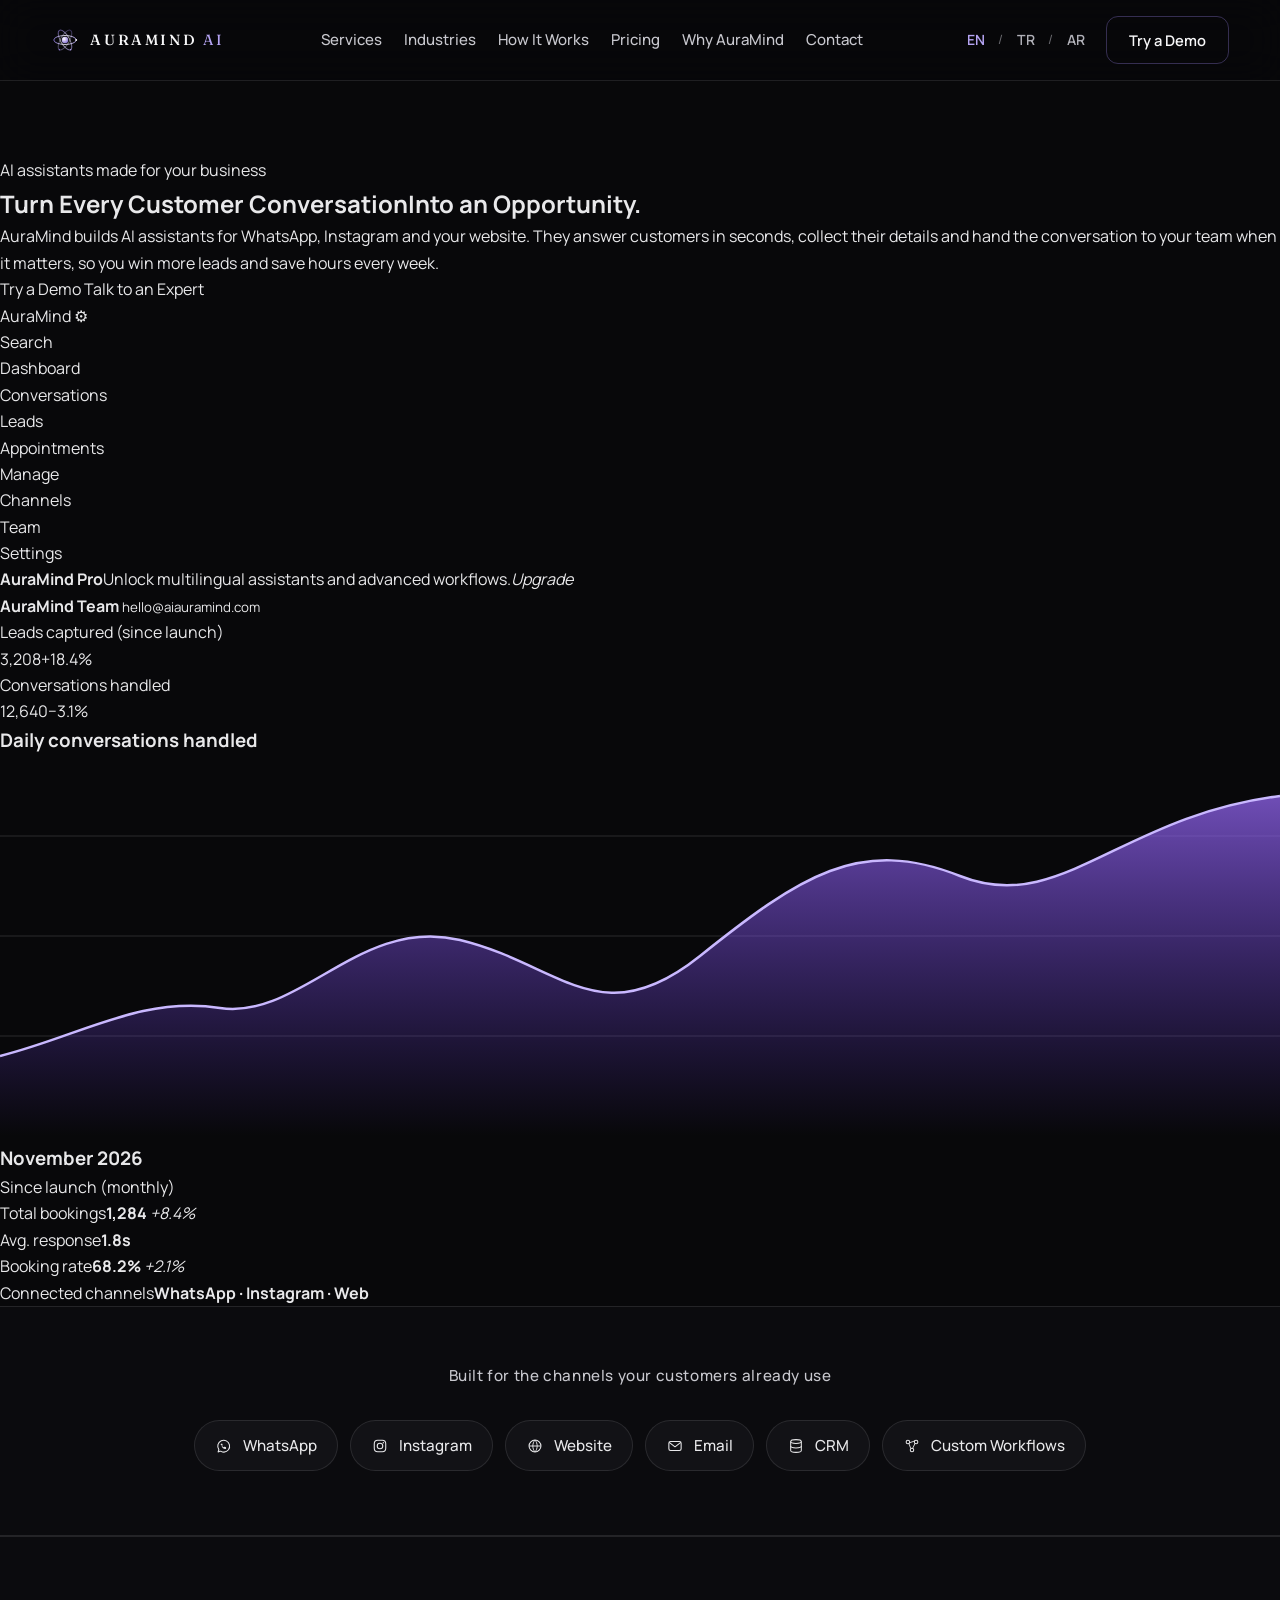
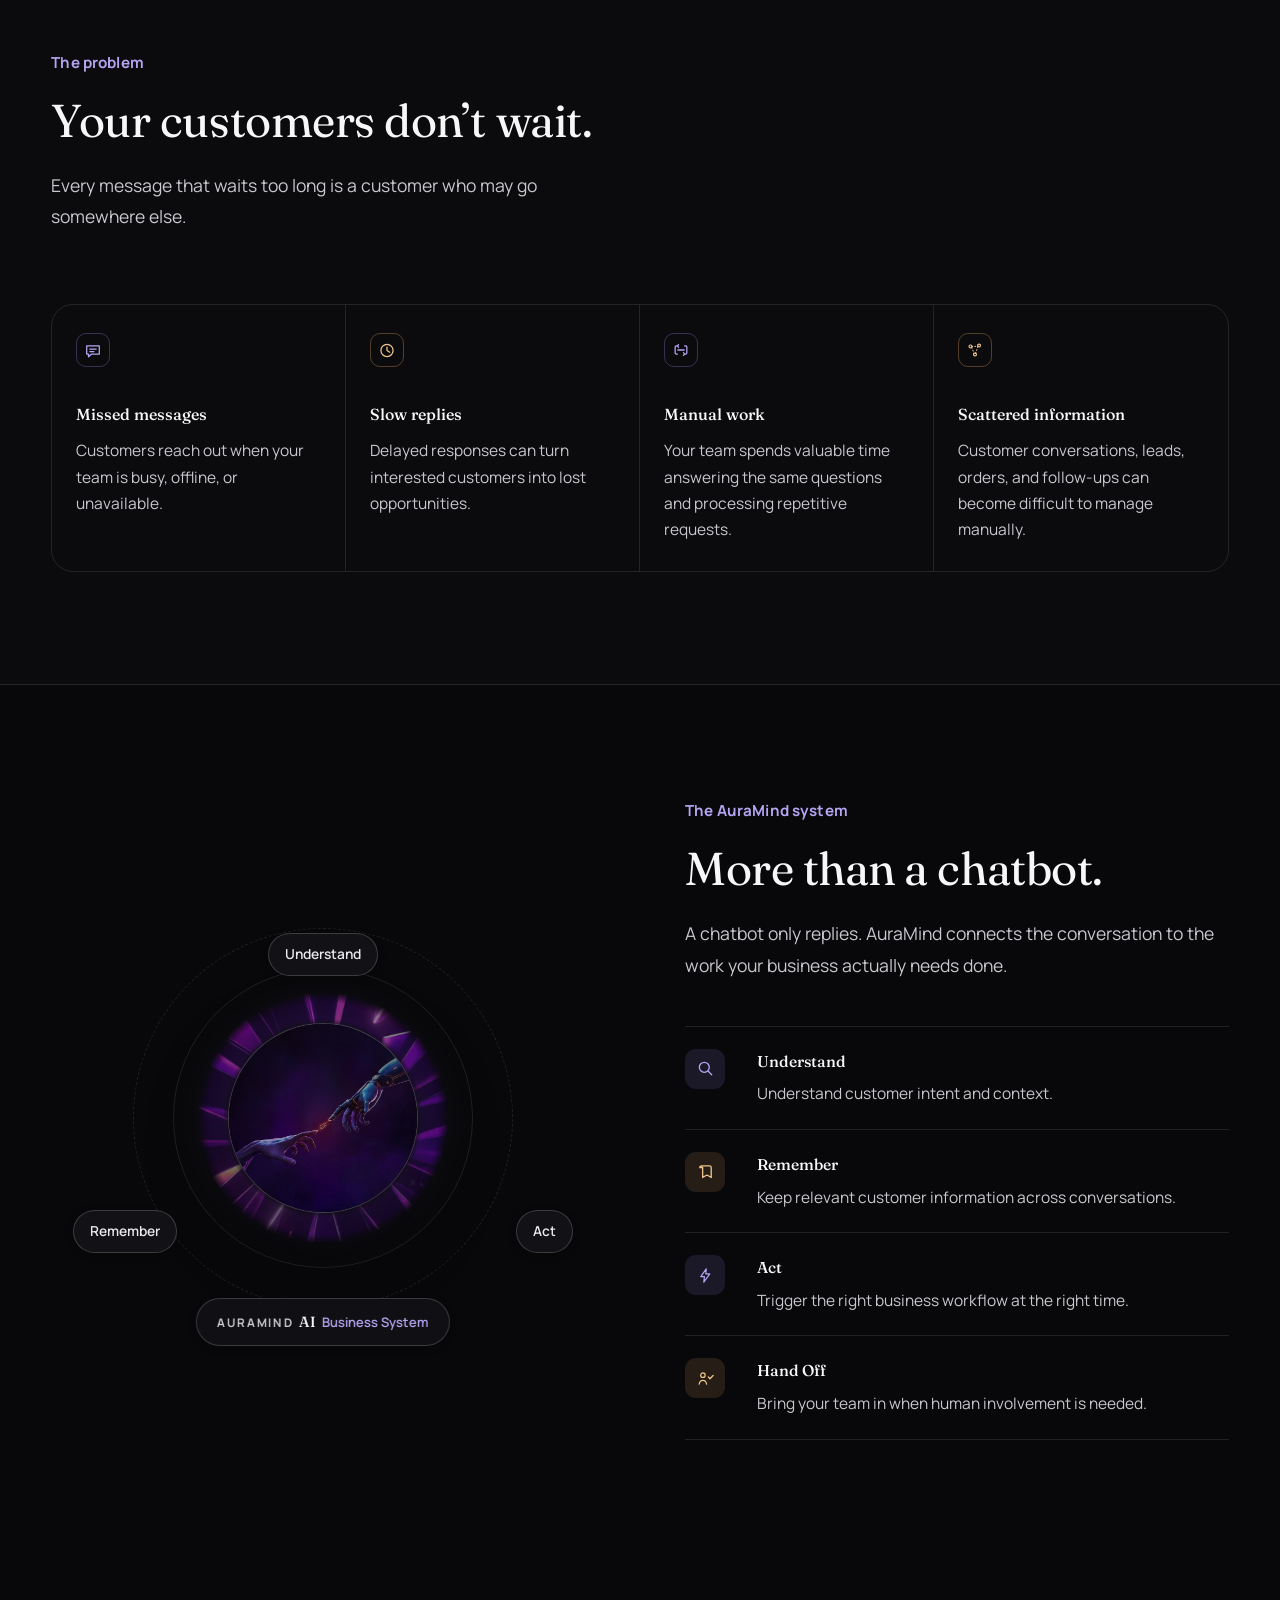
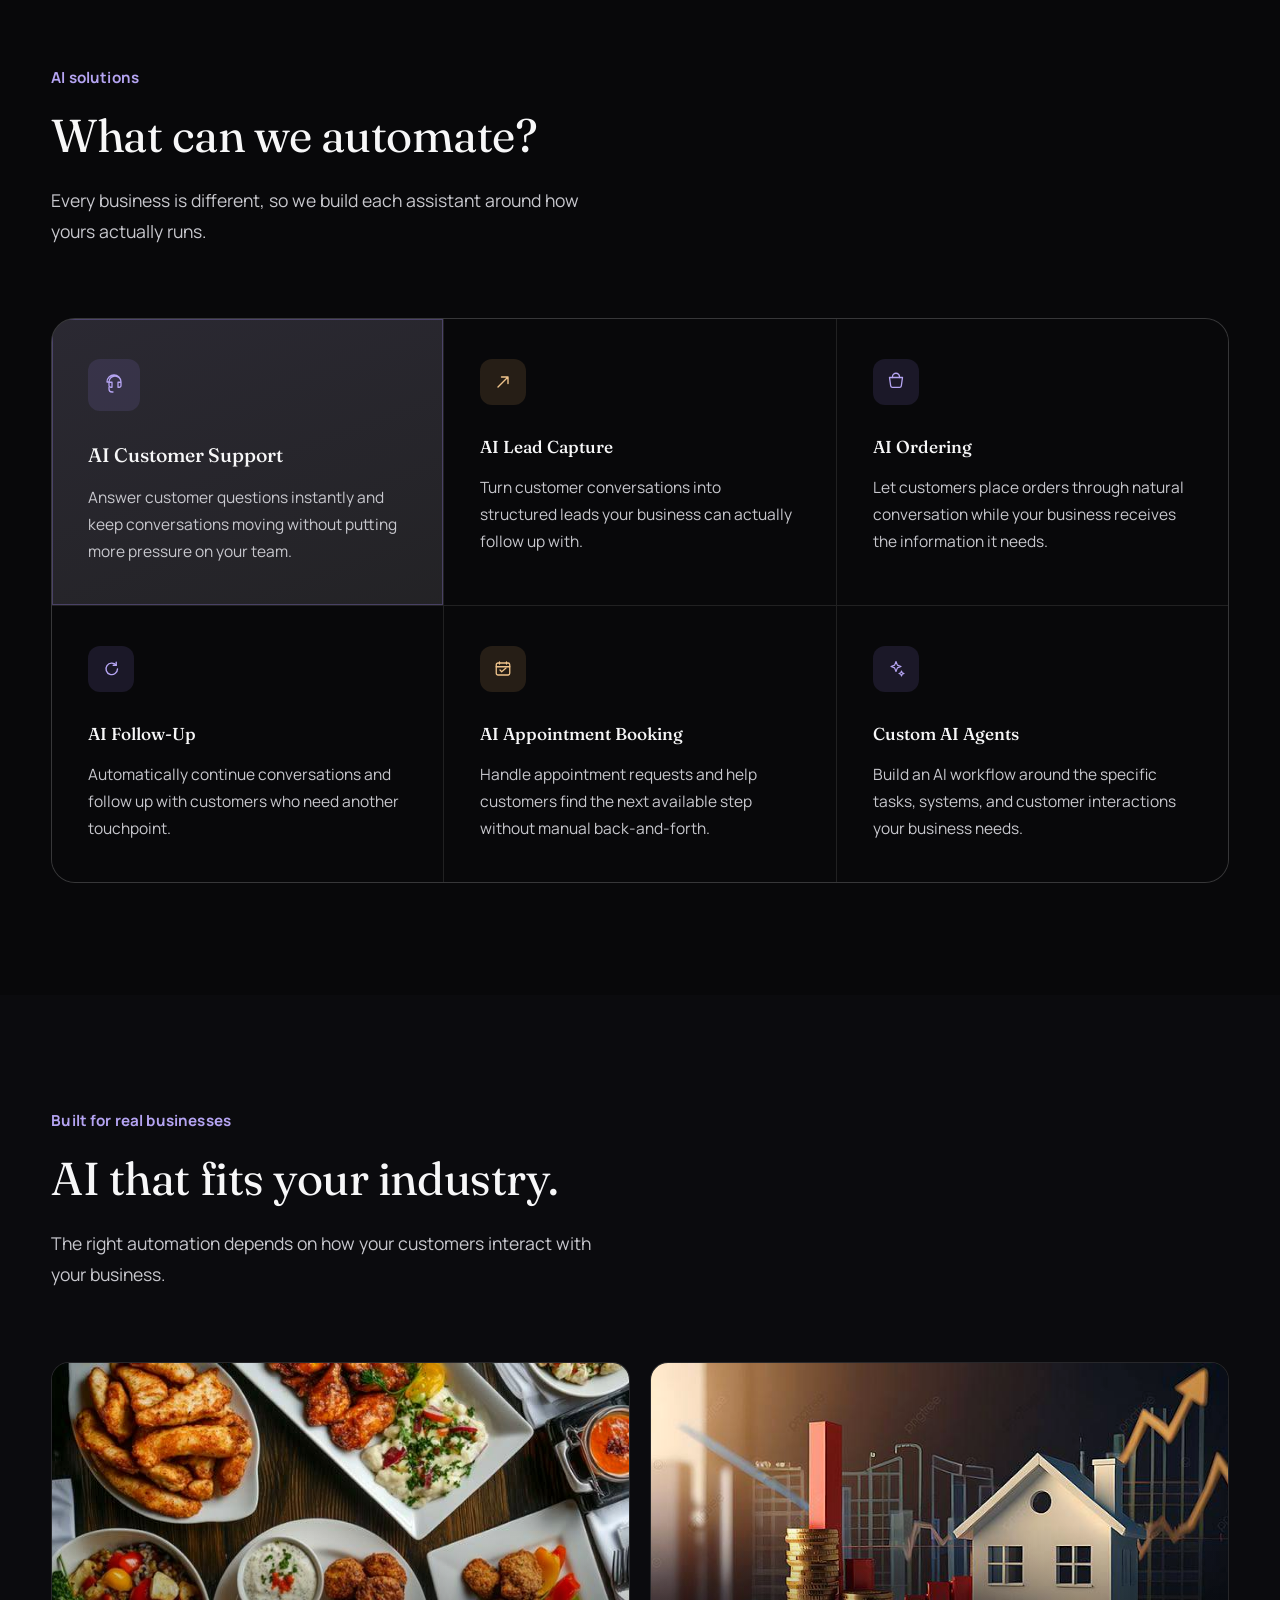
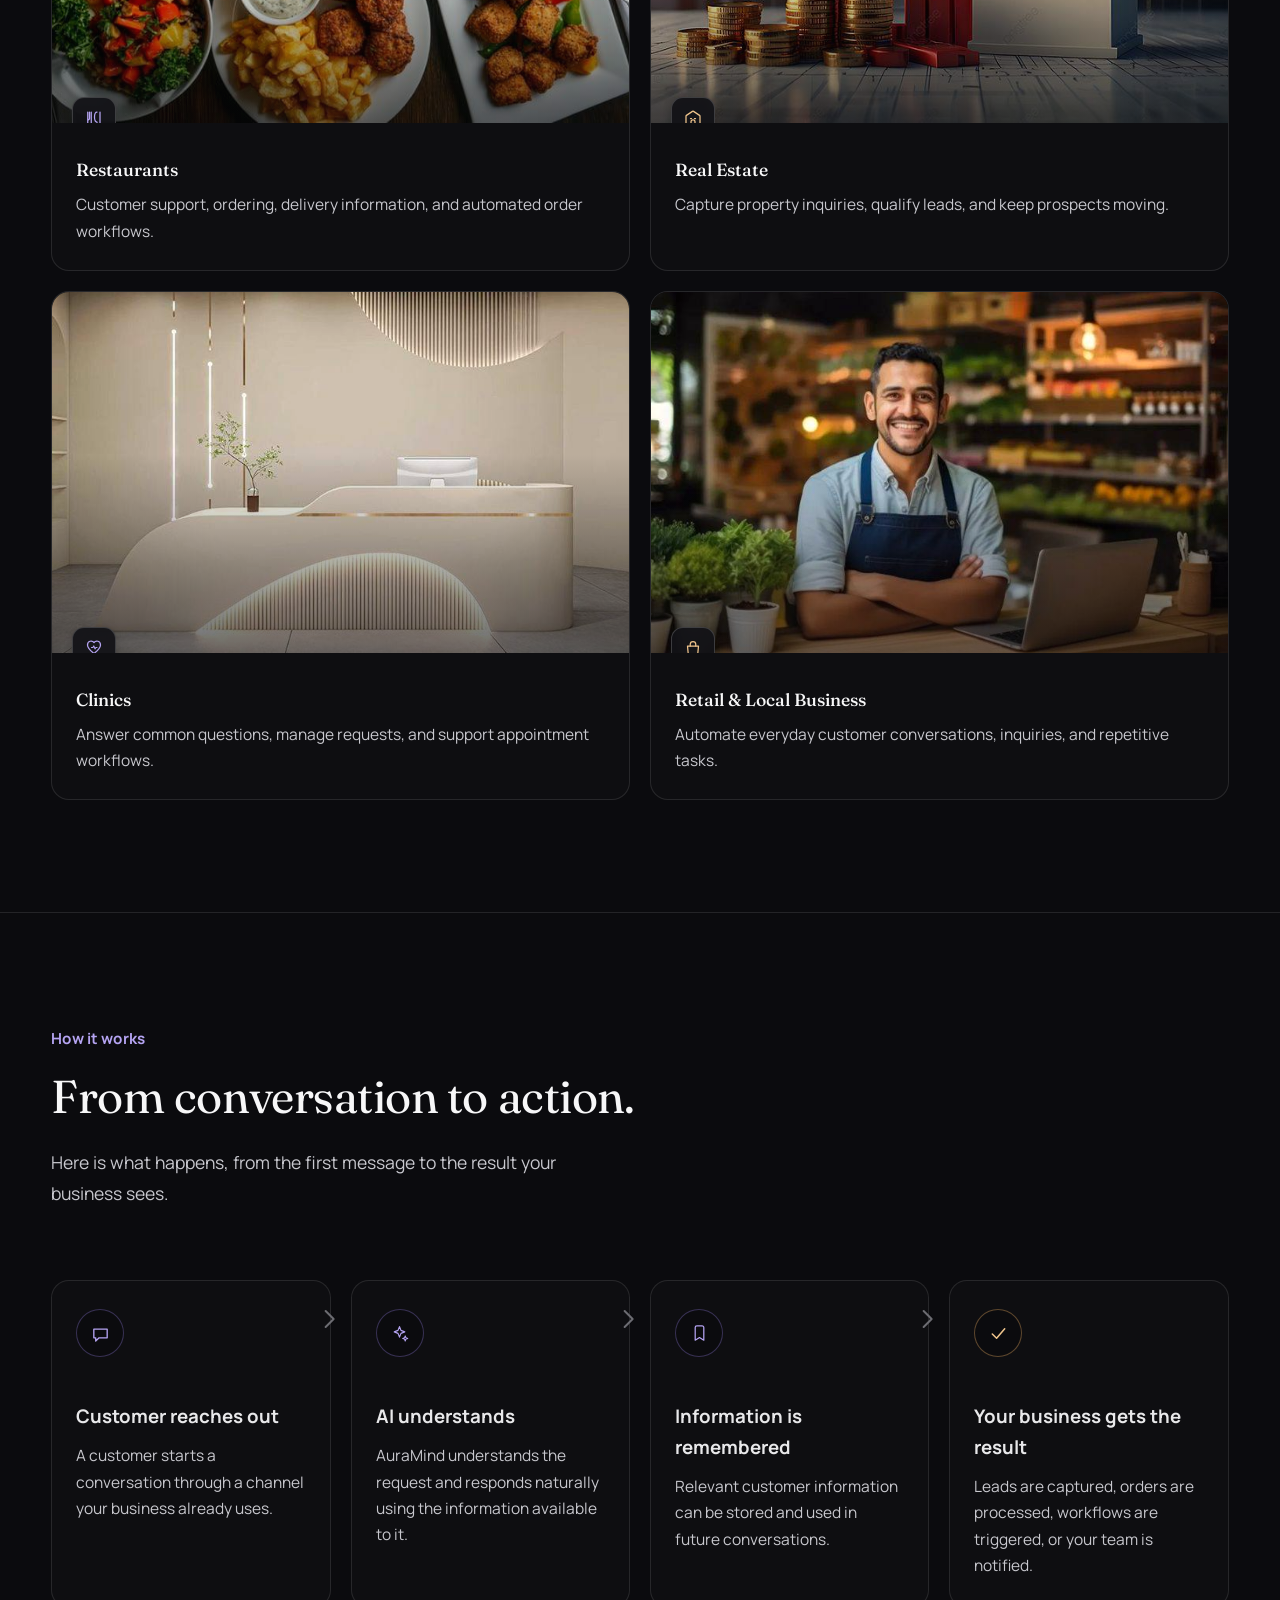
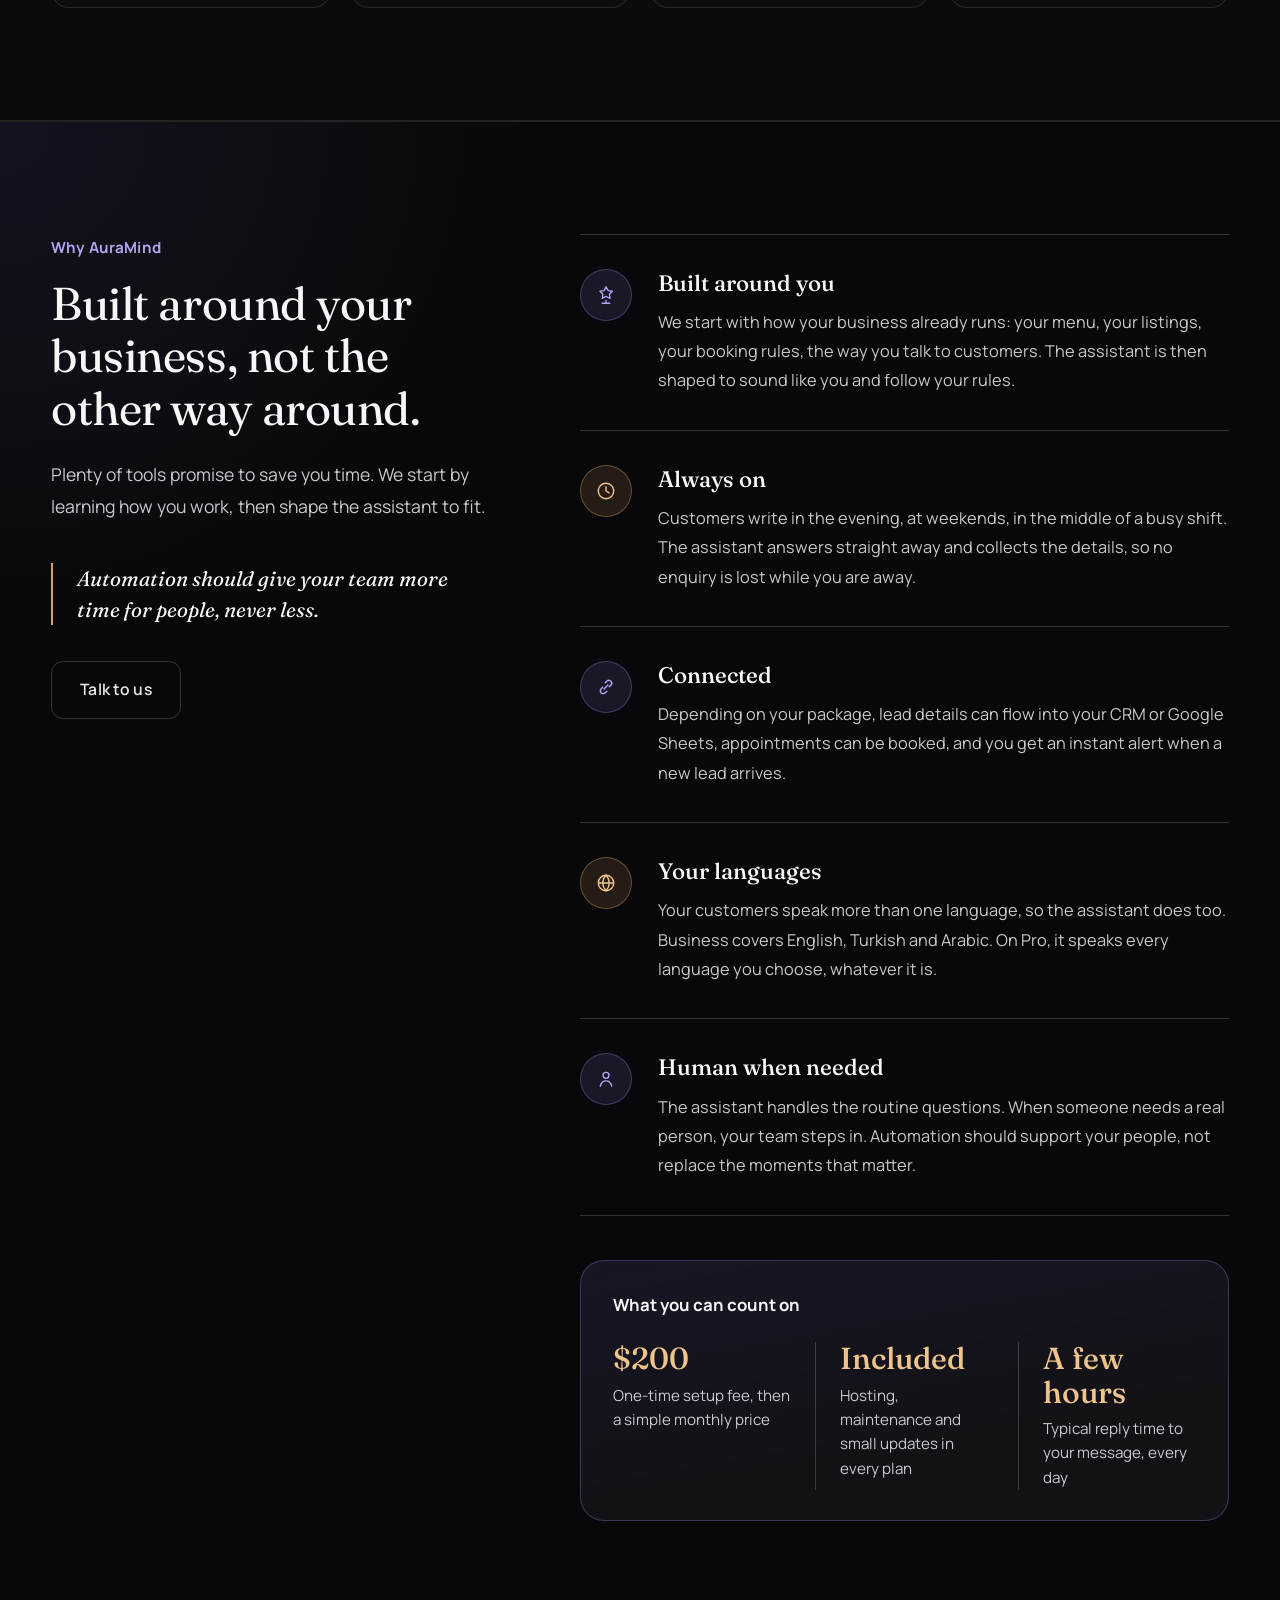
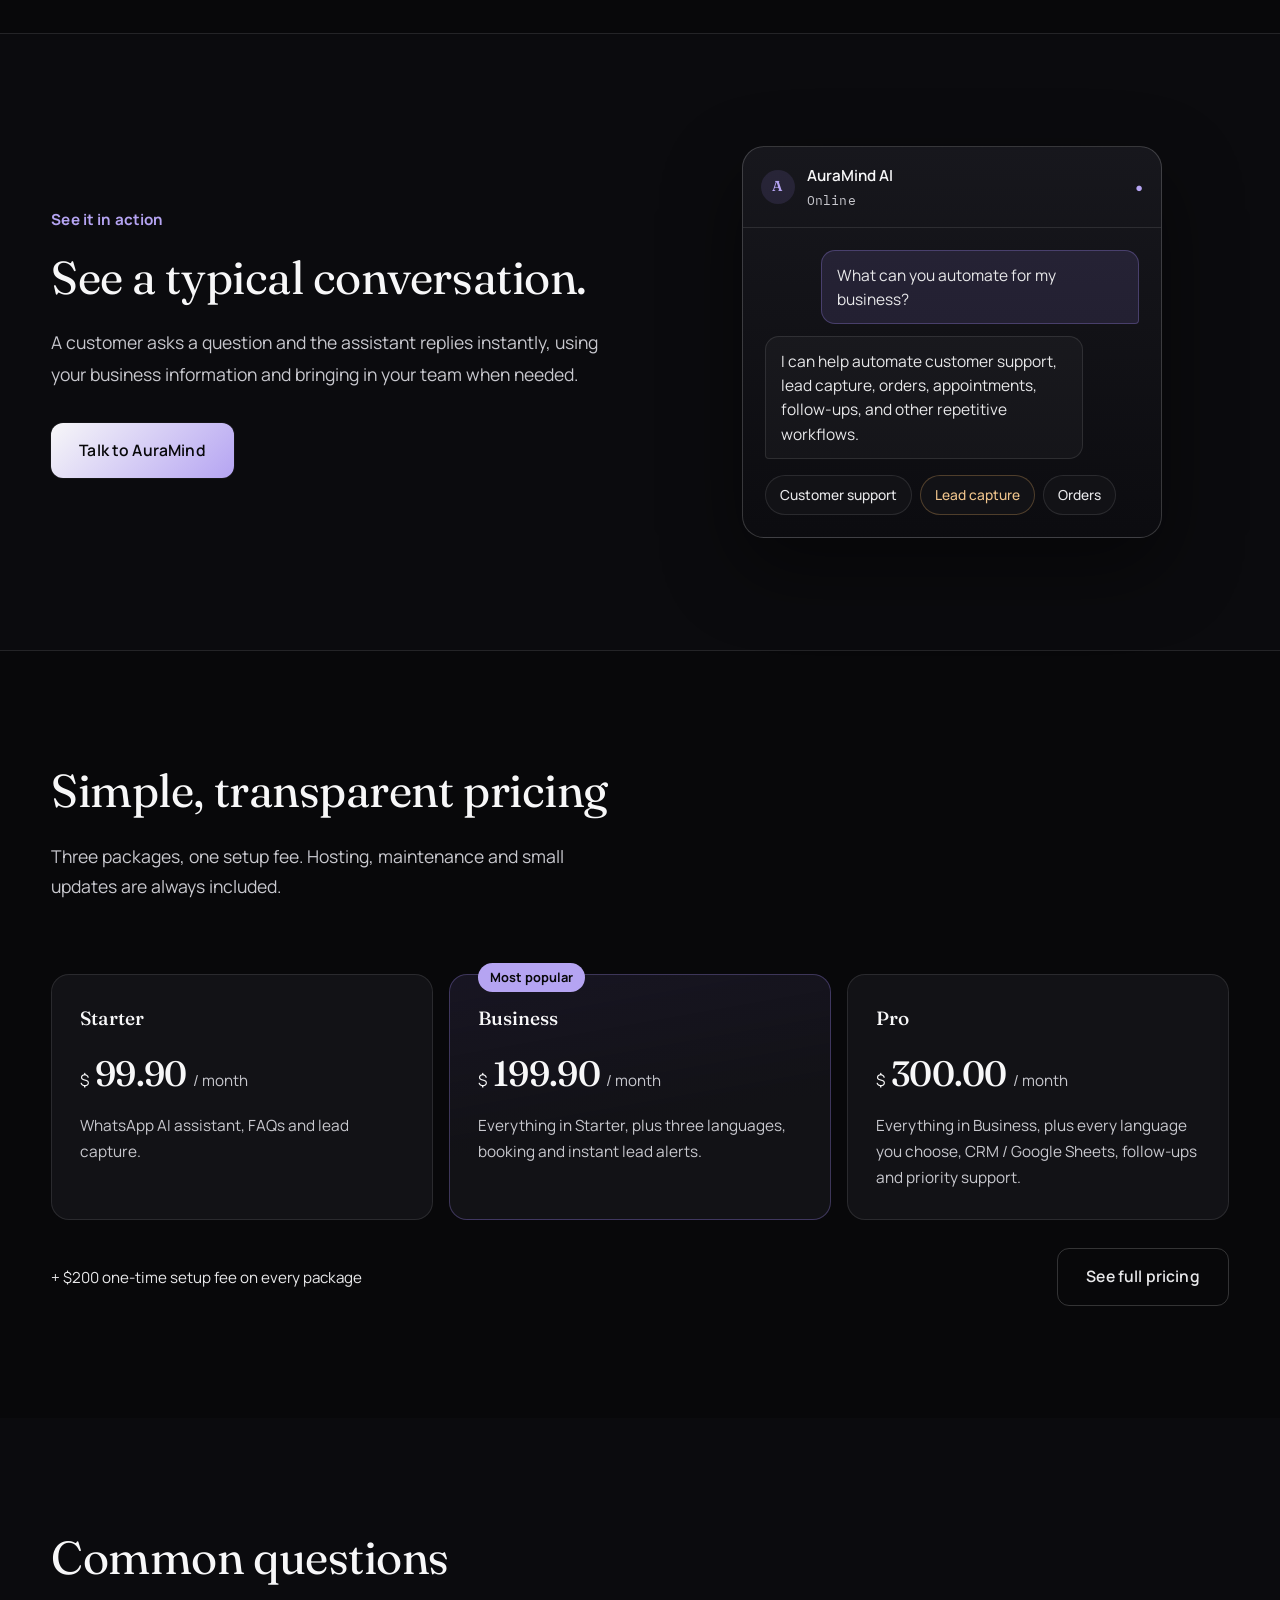
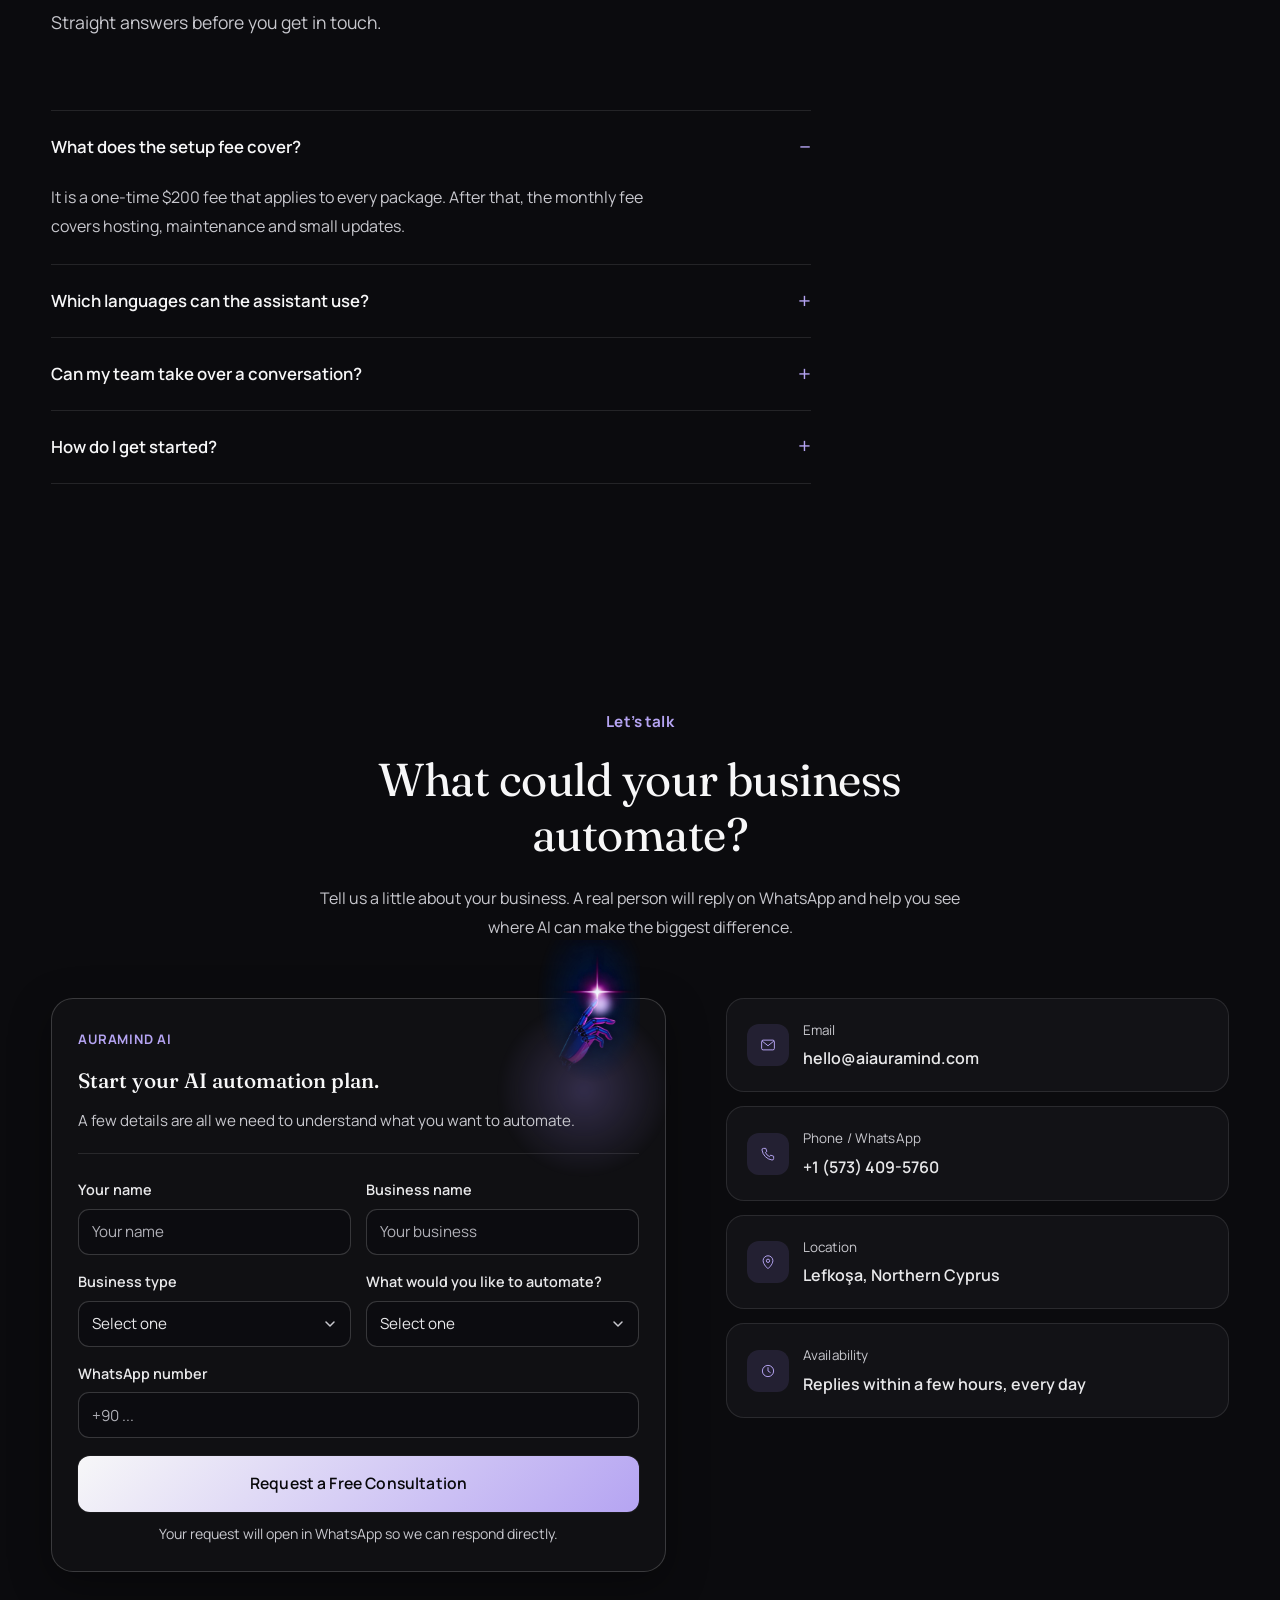
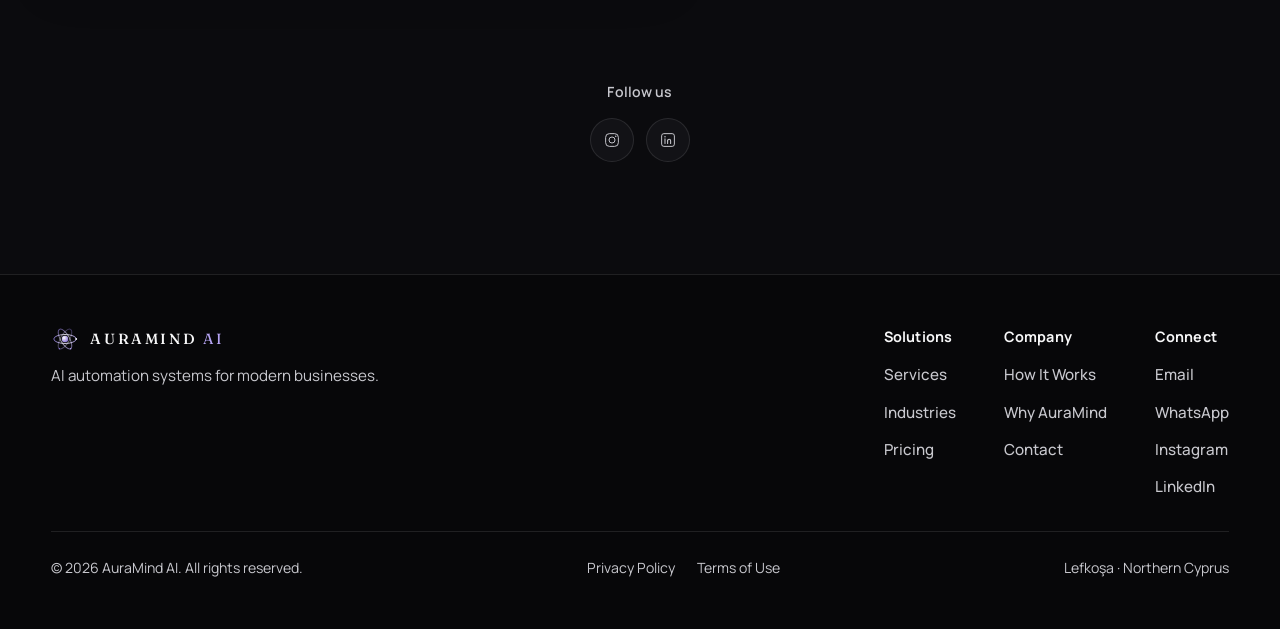
==== commit eea65736: "Update print statement from 'Hello' to 'Goodbye'" ====
--- a/index.html
+++ b/index.html
@@ -182,78 +182,51 @@
             <!-- =========================================================
      HERO
 ========================================================= -->
-            <section id="home" aria-labelledby="hero-title" class="hero section">
-                <div class="hero-background" aria-hidden="true">
-                    <div class="grid-overlay"></div>
-                    <div class="glow glow-one"></div>
-                    <div class="glow glow-two"></div>
-                </div>
-                <div class="container hero-container">
-                    <div class="hero-content">
-                        <span class="eyebrow" data-animate="fade-up" data-i18n="hero.eyebrow">AI assistants made for your business</span>
-                        <h1 id="hero-title" class="hero-title" data-animate="fade-up" data-animate-delay="1">
-                            <span class="hero-title-line1" data-i18n="hero.h1_line1">Never miss a customer message.</span>
-                            <span class="hero-title-line2" data-i18n="hero.h1_line2">Turn more enquiries into customers.</span>
-                        </h1>
-                        <p class="hero-description" data-i18n="hero.description" data-animate="fade-up" data-animate-delay="2">AuraMind builds AI assistants for WhatsApp, Instagram and your website. They answer customers in seconds, collect their details and hand the conversation to your team when it matters, so you win more leads and save hours every week.</p>
-                        <div class="hero-buttons" data-animate="fade-up" data-animate-delay="3">
-                            <a href="https://wa.me/15734095760" class="btn btn-primary" data-demo-cta target="_blank" rel="noopener">
-                                <span data-i18n="hero.btnPrimary">Try a Demo</span>
-                            </a>
-                            <a href="#contact" class="btn btn-secondary">
-                                <span data-i18n="hero.btnSecondary">Talk to an Expert</span>
-                            </a>
-                        </div>
-                    </div>
-                    <!-- =====================================================
-             HERO PRODUCT PREVIEW
-        ====================================================== -->
-                    <div class="hero-visual hero-system-visual" data-animate="zoom-in" data-animate-delay="4">
-                        <div class="hero-artifact" aria-hidden="true">
-                            <video src="images/hero-nebula.mp4" autoplay muted loop playsinline preload="metadata" disablepictureinpicture width="540" height="540"></video>
-                        </div>
-                        <div class="system-window">
-                            <div class="system-window-bar">
-                                <div class="window-dots"><span></span> <span></span> <span></span></div>
-                                <div class="window-title">AuraMind AI</div>
-                                <div class="window-status">
-                                    <span class="status-dot"></span>
-                                    <span data-i18n="hero.online">Online</span>
-                                </div>
-                            </div>
-                            <div class="system-chat">
-                                <div class="system-message customer">
-                                    <small data-i18n="hero.previewCustomerLabel">Customer</small>
-                                    <p data-i18n="hero.previewCustomer">Hi, I’d like to know if you deliver.</p>
-                                </div>
-                                <div class="system-message ai">
-                                    <small data-i18n="hero.previewAiLabel">AuraMind AI</small>
-                                    <p data-i18n="hero.previewAi">Absolutely. I can help with delivery, orders, and any questions about the business.</p>
-                                </div>
-                                <div class="system-actions">
-                                    <span>
-                                        <i aria-hidden="true">✓</i>
-                                        <span data-i18n="hero.previewAction1">Conversation understood</span>
-                                    </span>
-                                    <span>
-                                        <i aria-hidden="true">✓</i>
-                                        <span data-i18n="hero.previewAction2">Customer information captured</span>
-                                    </span>
-                                    <span>
-                                        <i aria-hidden="true">✓</i>
-                                        <span data-i18n="hero.previewAction3">Next action triggered</span>
-                                    </span>
-                                </div>
-                            </div>
-                        </div>
-                        <div class="system-float system-float-top">
-                            <strong data-i18n="hero.floatTopTitle">Customer captured</strong>
-                            <small data-i18n="hero.floatTopText">Ready for your workflow</small>
-                        </div>
-                        <div class="system-float system-float-bottom">
-                            <strong data-i18n="hero.floatBottomTitle">AI working</strong>
-                            <small data-i18n="hero.floatBottomText">No manual reply required</small>
-                        </div>
+            <section id="home" class="zl" aria-labelledby="hero-title">
+                <div class="zl-sky" aria-hidden="true"><canvas id="zlStars"></canvas><canvas id="zlRim"></canvas>
+                    <video id="zlGlow" class="zl-glow" muted loop playsinline preload="none" aria-hidden="true" src="images/hero-nebula.mp4"></video>
+                    <div class="zl-dglow" aria-hidden="true"></div></div>
+                <div class="zl-stage" id="zlStage">
+                    <div class="zl-hero">
+                        <span class="zl-eyebrow zl-a" style="--d:.2s" data-i18n="hero.eyebrow">Smarter business. Better results.</span>
+                        <h1 id="hero-title" class="zl-title"><span class="zl-l"><span style="--d:.3s"><span data-i18n="hero.h1a">Turn</span> <span data-i18n="hero.h1b">Every Customer Conversation</span></span></span><span class="zl-l"><span class="zl-grad" style="--d:.45s" data-i18n="hero.h1c">Into an Opportunity.</span></span></h1>
+                        <p class="zl-lede zl-a" style="--d:.7s" data-i18n="hero.description">We help businesses respond instantly, capture more leads and automate repetitive work, so you can focus on growing your business, not managing messages.</p>
+                        <div class="zl-btns zl-a" style="--d:.85s">
+                            <a href="https://wa.me/15734095760" class="zl-pill zl-v" data-consult-cta target="_blank" rel="noopener"><span data-i18n="hero.btnPrimary">Book a Free Consultation</span></a>
+                            <a href="#how-it-works" class="zl-pill zl-d"><span data-i18n="hero.btnSecondary">See How It Works</span></a>
+                        </div>
+                    </div>
+                    <div class="zl-dash" role="img" aria-label="Preview of the AuraMind dashboard" data-i18n="hero.dLabel" data-i18n-attr="aria-label">
+                        <aside class="zl-side zl-a" style="--d:1.05s">
+                            <div class="zl-brand">AuraMind <span>⚙</span></div>
+                            <div class="zl-item"><b></b><span data-i18n="hero.dSearch">Search</span></div>
+                            <div class="zl-item zl-on"><b></b><span data-i18n="hero.dDashboard">Dashboard</span></div>
+                            <div class="zl-item"><b></b><span data-i18n="hero.dConversations">Conversations</span></div>
+                            <div class="zl-item"><b></b><span data-i18n="hero.dLeads">Leads</span></div>
+                            <div class="zl-item"><b></b><span data-i18n="hero.dAppointments">Appointments</span></div>
+                            <div class="zl-sep" data-i18n="hero.dManage">Manage</div>
+                            <div class="zl-item"><b></b><span data-i18n="hero.dChannels">Channels</span></div>
+                            <div class="zl-item"><b></b><span data-i18n="hero.dTeam">Team</span></div>
+                            <div class="zl-item"><b></b><span data-i18n="hero.dSettings">Settings</span></div>
+                            <div class="zl-promo"><strong data-i18n="hero.dPromoTitle">AuraMind Pro</strong><span data-i18n="hero.dPromoText">Unlock multilingual assistants and advanced workflows.</span><em data-i18n="hero.dUpgrade">Upgrade</em></div>
+                        </aside>
+                        <div class="zl-main">
+                            <div class="zl-top zl-a" style="--d:1.15s"><i class="zl-ic"></i><i class="zl-ic"></i><i class="zl-av"></i><span><strong>AuraMind Team</strong> <small>hello@aiauramind.com</small></span></div>
+                            <div class="zl-stats">
+                                <div class="zl-card zl-a" style="--d:1.25s"><label data-i18n="hero.dStatLeads">Leads captured (since launch)</label><div class="zl-n">3,208<span class="zl-up">+18.4%</span></div></div>
+                                <div class="zl-card zl-a" style="--d:1.35s"><label data-i18n="hero.dStatConv">Conversations handled</label><div class="zl-n">12,640<span class="zl-dn">−3.1%</span></div></div>
+                            </div>
+                            <div class="zl-card zl-chart zl-a" style="--d:1.45s"><h3 data-i18n="hero.dChart">Daily conversations handled</h3>
+                                <svg viewBox="0 0 640 190" preserveAspectRatio="none" aria-hidden="true"><defs><linearGradient id="zlArea" x1="0" y1="0" x2="0" y2="1"><stop stop-color="#9b6bff" stop-opacity=".7"/><stop offset="1" stop-color="#6d3df0" stop-opacity="0"/></linearGradient></defs><g stroke="rgba(247,247,248,.07)"><path d="M0 40H640M0 90H640M0 140H640"/></g><path d="M0 150C40 140 70 120 110 126S180 80 230 92 300 140 350 100 430 40 480 60 560 30 640 20V190H0Z" fill="url(#zlArea)"/><path d="M0 150C40 140 70 120 110 126S180 80 230 92 300 140 350 100 430 40 480 60 560 30 640 20" fill="none" stroke="#c9b8ff" stroke-width="2.5" vector-effect="non-scaling-stroke"/></svg>
+                            </div>
+                        </div>
+                        <aside class="zl-cal zl-a" style="--d:1.55s">
+                            <h3 data-i18n="hero.dMonth">November 2026</h3><div class="zl-sub" data-i18n="hero.dSince">Since launch (monthly)</div>
+                            <div class="zl-row"><span data-i18n="hero.dBookings">Total bookings</span><span><b>1,284</b> <em class="zl-up">+8.4%</em></span></div>
+                            <div class="zl-row"><span data-i18n="hero.dResponse">Avg. response</span><b>1.8s</b></div>
+                            <div class="zl-row"><span data-i18n="hero.dRate">Booking rate</span><span><b>68.2%</b> <em class="zl-up">+2.1%</em></span></div>
+                            <div class="zl-row zl-apps"><span class="zl-sub" data-i18n="hero.dChannelsLabel">Connected channels</span><b>WhatsApp · Instagram · Web</b></div>
+                        </aside>
                     </div>
                 </div>
             </section>
@@ -396,7 +369,7 @@
                         <h2 id="solution-title" data-i18n="solution.title">More than a chatbot.</h2>
                         <p data-i18n="solution.description">A chatbot only replies. AuraMind connects the conversation to the work your business actually needs done.</p>
                         <div class="capability-list">
-                            <div class="capability-item">
+                            <div class="capability-item" data-animate="fade-up">
                                 <span class="capability-icon">
                                     <svg viewBox="0 0 20 20" fill="none" aria-hidden="true" focusable="false">
                                         <circle cx="8.75" cy="8.75" r="5.25" stroke="currentColor" stroke-width="1.4"/>
@@ -408,7 +381,7 @@
                                     <p data-i18n="solution.item1Text">Understand customer intent and context.</p>
                                 </div>
                             </div>
-                            <div class="capability-item">
+                            <div class="capability-item" data-animate="fade-up">
                                 <span class="capability-icon">
                                     <svg viewBox="0 0 20 20" fill="none" aria-hidden="true" focusable="false"><path d="M4 5.75A1.75 1.75 0 0 1 5.75 4h8.5A1.75 1.75 0 0 1 16 5.75v10.6l-3.4-2.1a2 2 0 0 0-2.1 0L7 16.35V5.75Z" stroke="currentColor" stroke-width="1.4" stroke-linejoin="round"/></svg>
                                 </span>
@@ -417,7 +390,7 @@
                                     <p data-i18n="solution.item2Text">Keep relevant customer information across conversations.</p>
                                 </div>
                             </div>
-                            <div class="capability-item">
+                            <div class="capability-item" data-animate="fade-up">
                                 <span class="capability-icon">
                                     <svg viewBox="0 0 20 20" fill="none" aria-hidden="true" focusable="false"><path d="M10.8 3 5 11.2h3.9L8.2 17l6.3-8.6h-4.1L10.8 3Z" stroke="currentColor" stroke-width="1.3" stroke-linejoin="round"/></svg>
                                 </span>
@@ -426,7 +399,7 @@
                                     <p data-i18n="solution.item3Text">Trigger the right business workflow at the right time.</p>
                                 </div>
                             </div>
-                            <div class="capability-item">
+                            <div class="capability-item" data-animate="fade-up">
                                 <span class="capability-icon">
                                     <svg viewBox="0 0 20 20" fill="none" aria-hidden="true" focusable="false">
                                         <circle cx="7.25" cy="6.5" r="2.35" stroke="currentColor" stroke-width="1.3"/>
@@ -751,18 +724,18 @@
                         <p data-i18n="preview.description">Three packages, one setup fee. Hosting, maintenance and small updates are always included.</p>
                     </div>
                     <div class="x-grid">
-                        <a class="x-card" href="/pricing">
+                        <a class="x-card" data-animate="fade-up" href="/pricing">
                             <h3 class="x-name">Starter</h3>
                             <div class="x-price">$<b dir="ltr" data-i18n="pricing.starterPrice">99.90</b><span data-i18n="pricing.perMonth">/ month</span></div>
                             <p data-i18n="preview.d1">WhatsApp AI assistant, FAQs and lead capture.</p>
                         </a>
-                        <a class="x-card f" href="/pricing">
+                        <a class="x-card f" data-animate="fade-up" href="/pricing">
                             <span class="x-pop" data-i18n="pricing.popular">Most popular</span>
                             <h3 class="x-name">Business</h3>
                             <div class="x-price">$<b dir="ltr" data-i18n="pricing.businessPrice">199.90</b><span data-i18n="pricing.perMonth">/ month</span></div>
                             <p data-i18n="preview.d2">Everything in Starter, plus three languages, booking and instant lead alerts.</p>
                         </a>
-                        <a class="x-card" href="/pricing">
+                        <a class="x-card" data-animate="fade-up" href="/pricing">
                             <h3 class="x-name">Pro</h3>
                             <div class="x-price">$<b dir="ltr" data-i18n="pricing.proPrice">300.00</b><span data-i18n="pricing.perMonth">/ month</span></div>
                             <p data-i18n="preview.d3">Everything in Business, plus every language you choose, CRM / Google Sheets, follow-ups and priority support.</p>
@@ -781,7 +754,7 @@
                         <p data-i18n="faq.description">Straight answers before you get in touch.</p>
                     </div>
                     <div class="x-faq">
-                        <details>
+                        <details open>
                             <summary data-i18n="faq.q1">What does the setup fee cover?</summary>
                             <p data-i18n="faq.a1">It is a one-time $200 fee that applies to every package. After that, the monthly fee covers hosting, maintenance and small updates.</p>
                         </details>
--- a/style.css
+++ b/style.css
@@ -2912,3 +2912,109 @@
         border-top: 1px solid var(--border-strong);
     }
 }
+
+
+/* =========================================================
+   POLISH PASS
+   Tablet and mobile refinements. Kept at the end so it
+   layers over the base rules without changing them.
+========================================================= */
+
+@media (max-width: 950px) {
+    /* The two floating cards collided with the chat window on small screens. */
+    .system-float { display: none; }
+
+    /* Long hero copy reads better left-aligned than centred. */
+    .hero-container { text-align: start; }
+    .hero-content { align-items: flex-start; }
+
+    .solution-content { text-align: start; }
+}
+
+@media (max-width: 600px) {
+    .hero { padding-top: 130px; }
+}
+
+
+/* =========================================================
+   LEGAL PAGES AND FOOTER LINKS
+========================================================= */
+
+.legal {
+    max-width: 760px;
+    padding-top: 150px;
+    padding-bottom: 96px;
+}
+
+.legal h1 {
+    font-family: var(--font-display);
+    font-size: clamp(2rem, 5vw, 2.8rem);
+    font-weight: 500;
+    line-height: 1.15;
+    color: var(--white);
+}
+
+.legal-updated {
+    margin: 12px 0 32px;
+    font-size: 0.9rem;
+    color: var(--faint);
+}
+
+.legal h2 {
+    margin: 40px 0 12px;
+    font-family: var(--font-display);
+    font-size: 1.35rem;
+    font-weight: 500;
+    color: var(--white);
+}
+
+.legal p,
+.legal li {
+    color: var(--muted);
+    line-height: 1.8;
+}
+
+.legal p + p { margin-top: 14px; }
+
+.legal ul {
+    margin-top: 12px;
+    padding-inline-start: 1.25rem;
+}
+
+.legal li + li { margin-top: 8px; }
+
+.legal strong { color: var(--text); font-weight: 600; }
+
+.legal a {
+    color: var(--primary-light);
+    text-decoration: underline;
+    text-underline-offset: 3px;
+}
+
+.footer-legal {
+    display: flex;
+    flex-wrap: wrap;
+    gap: 8px 22px;
+}
+
+.footer-legal a {
+    font-size: 0.88rem;
+    color: var(--muted);
+}
+
+.footer-legal a:hover { color: var(--white); }
+
+/* =========================================================
+   CONTENT IS ALWAYS VISIBLE
+   Scroll fade-ins removed: content must never depend on a
+   script running to become visible.
+========================================================= */
+
+.js [data-animate],
+.js [data-animate="zoom-in"] {
+    opacity: 1;
+    transform: none;
+    transition: none;
+}
+
+[data-animate][data-animate-delay] { transition-delay: 0s; }
